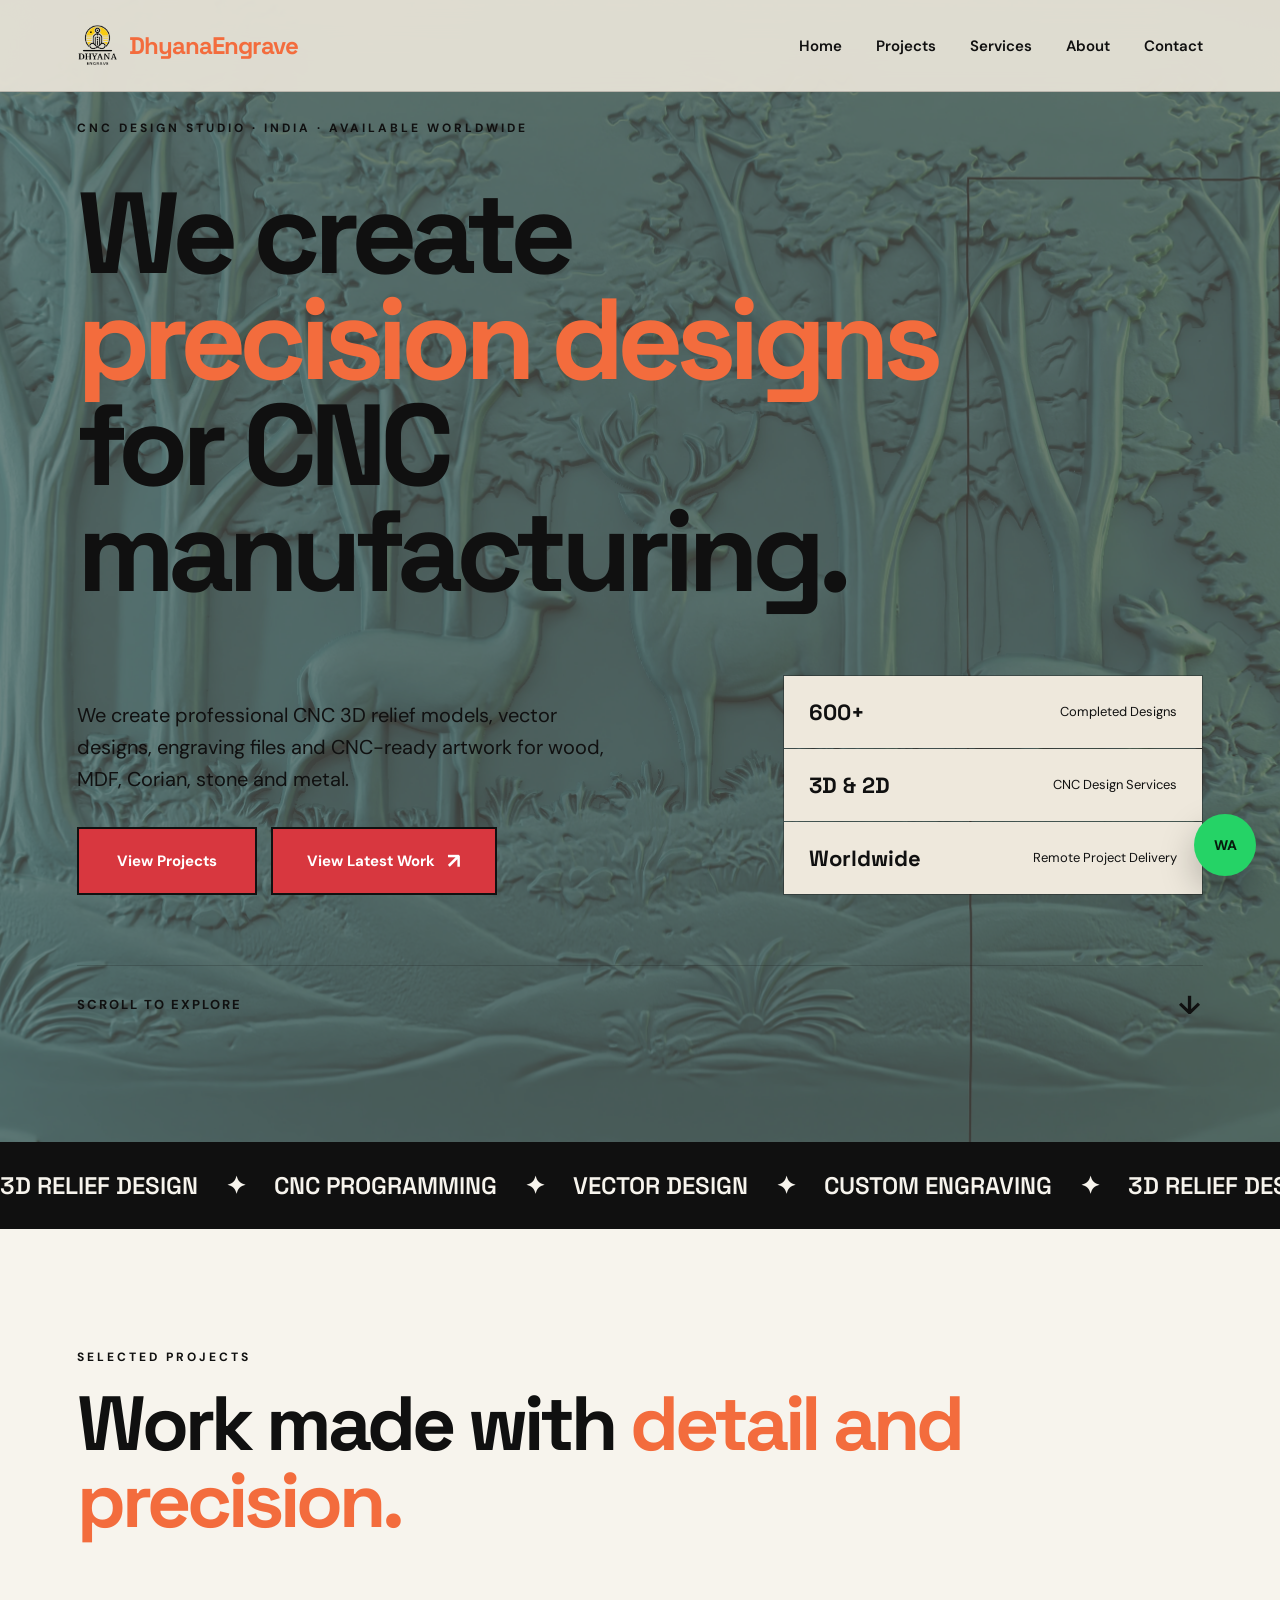
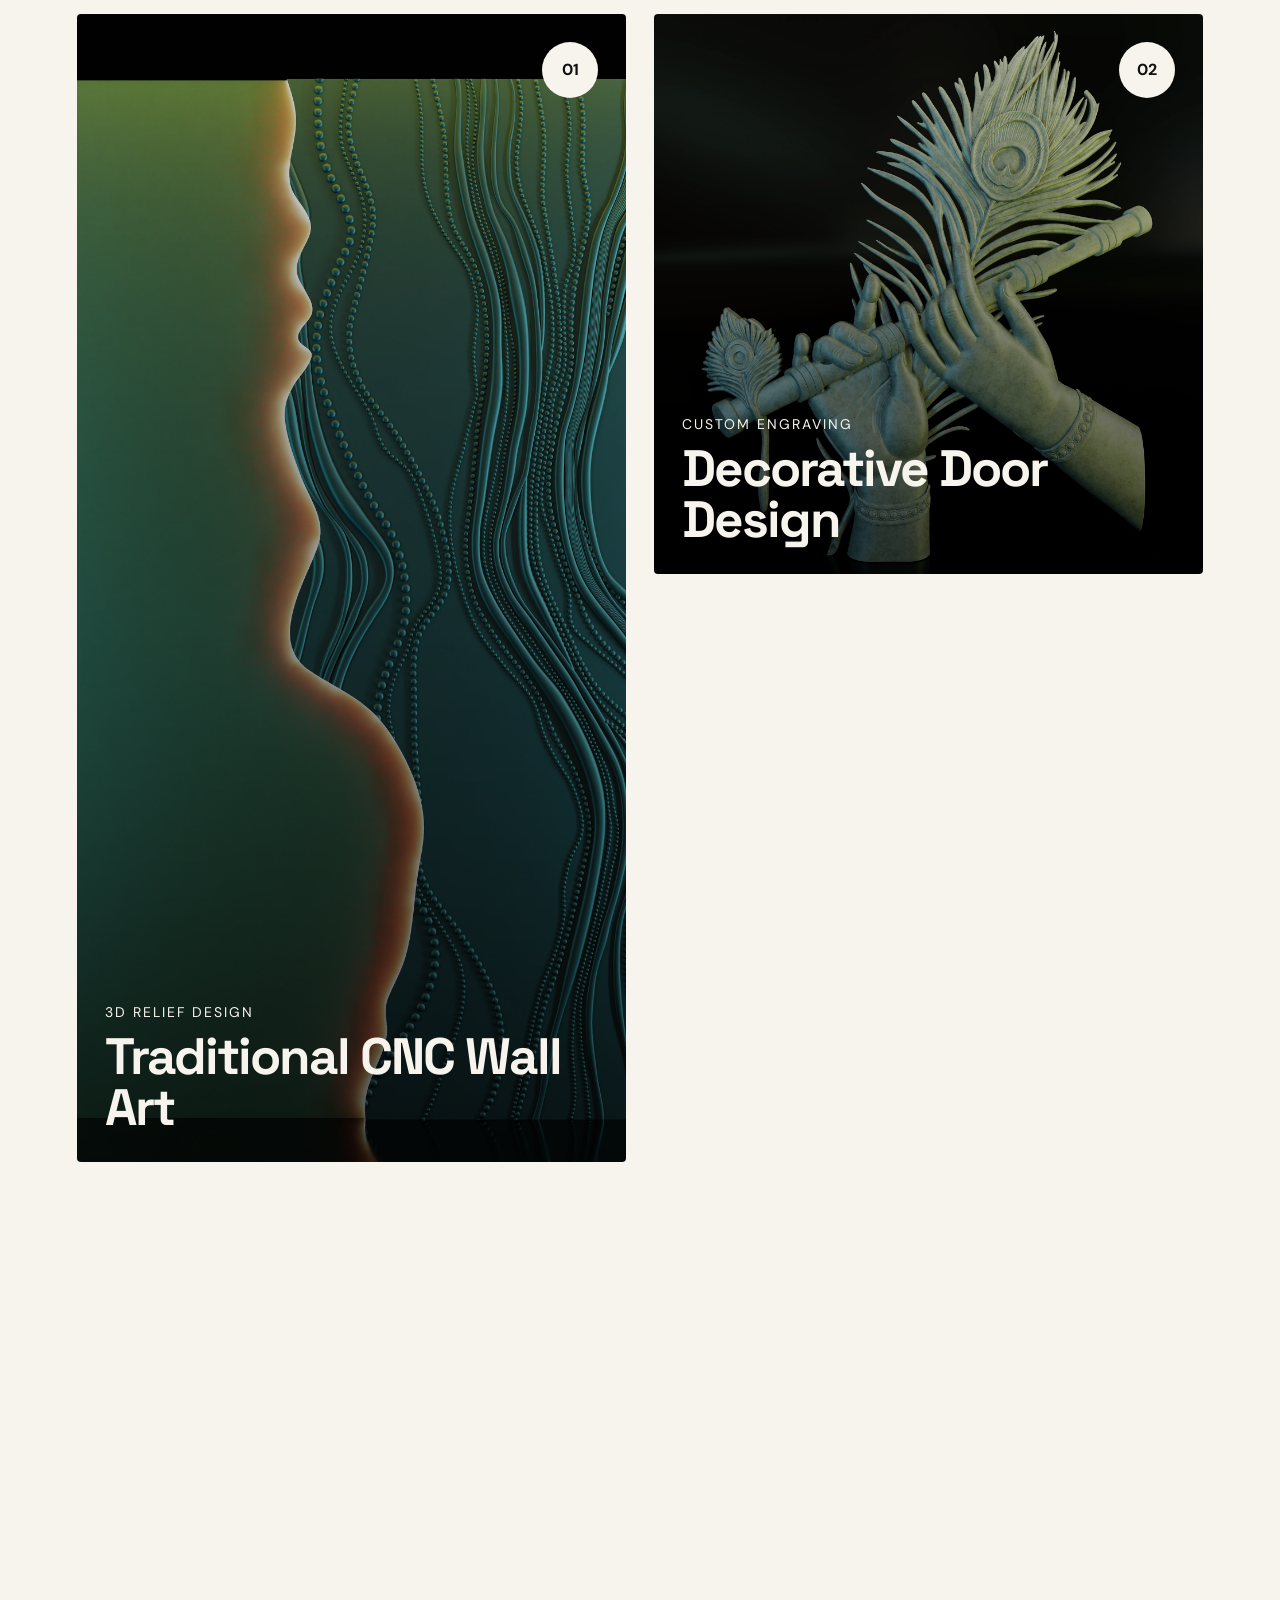
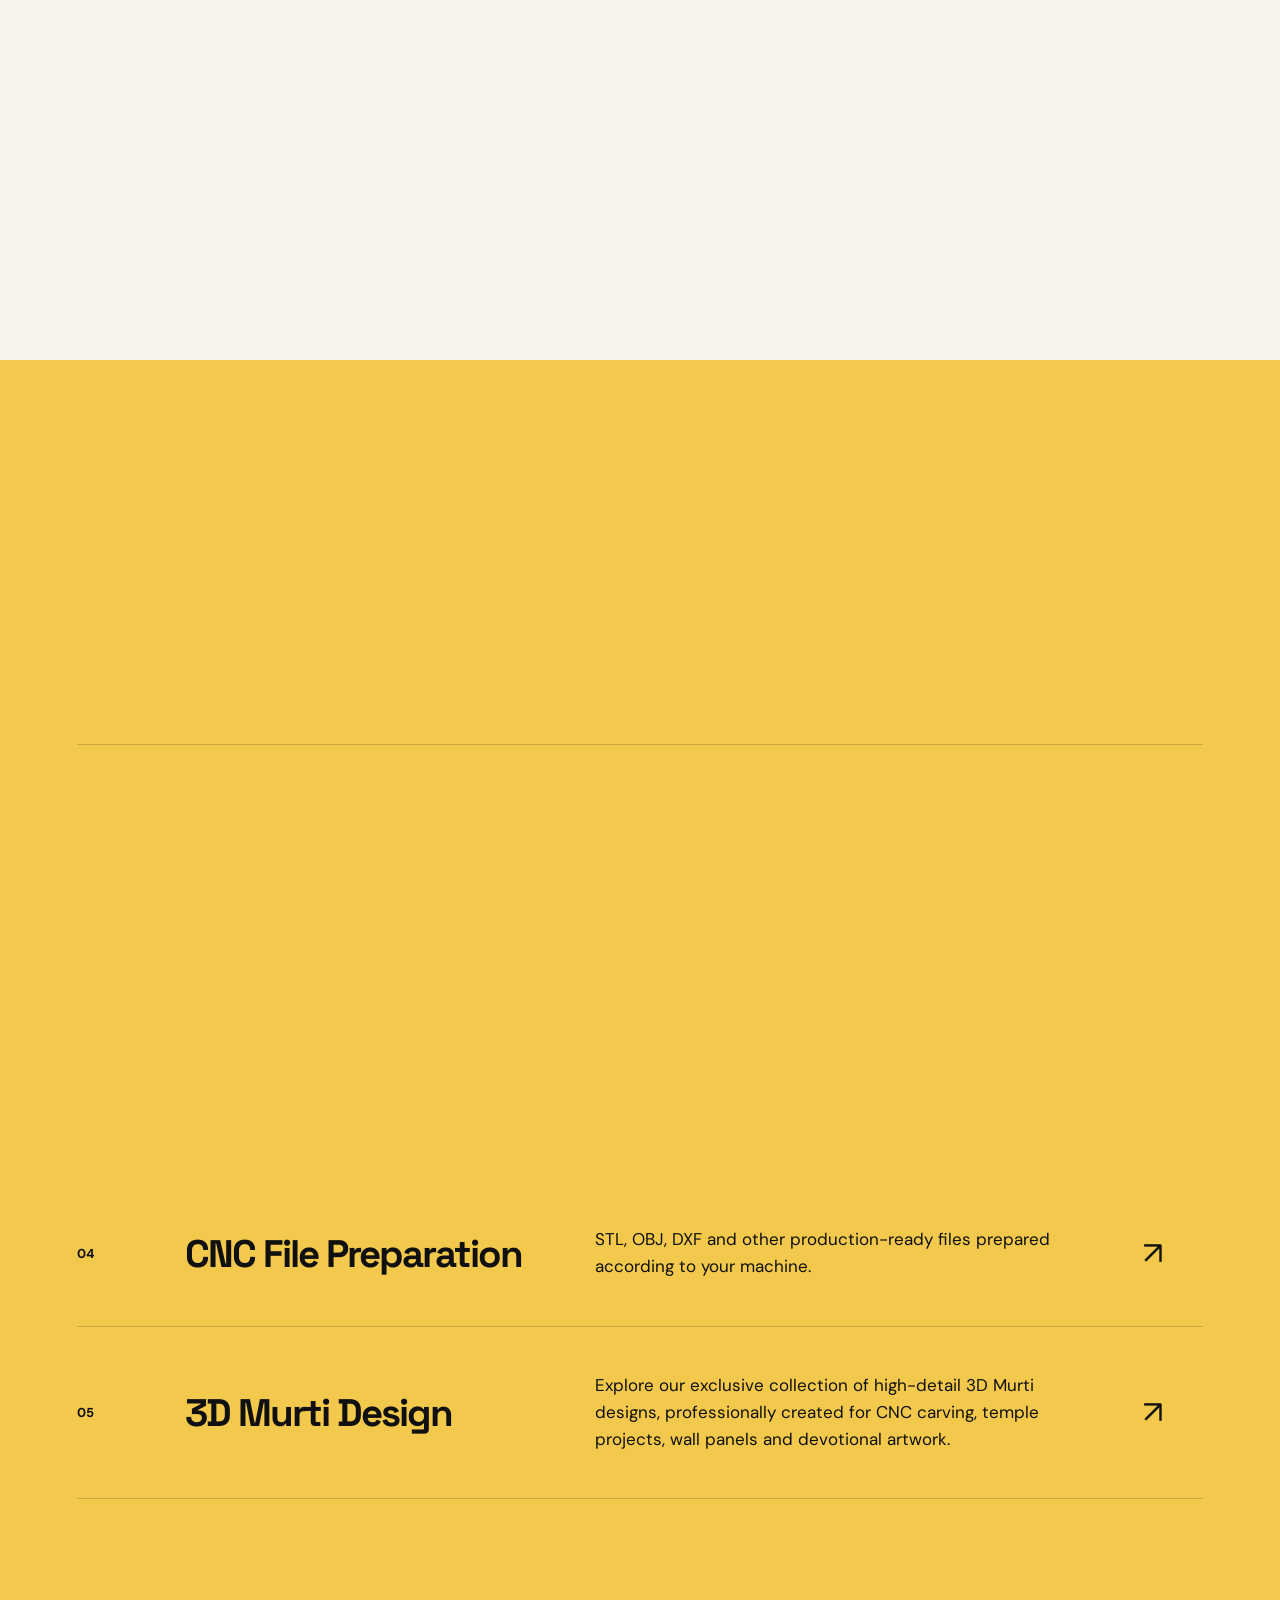
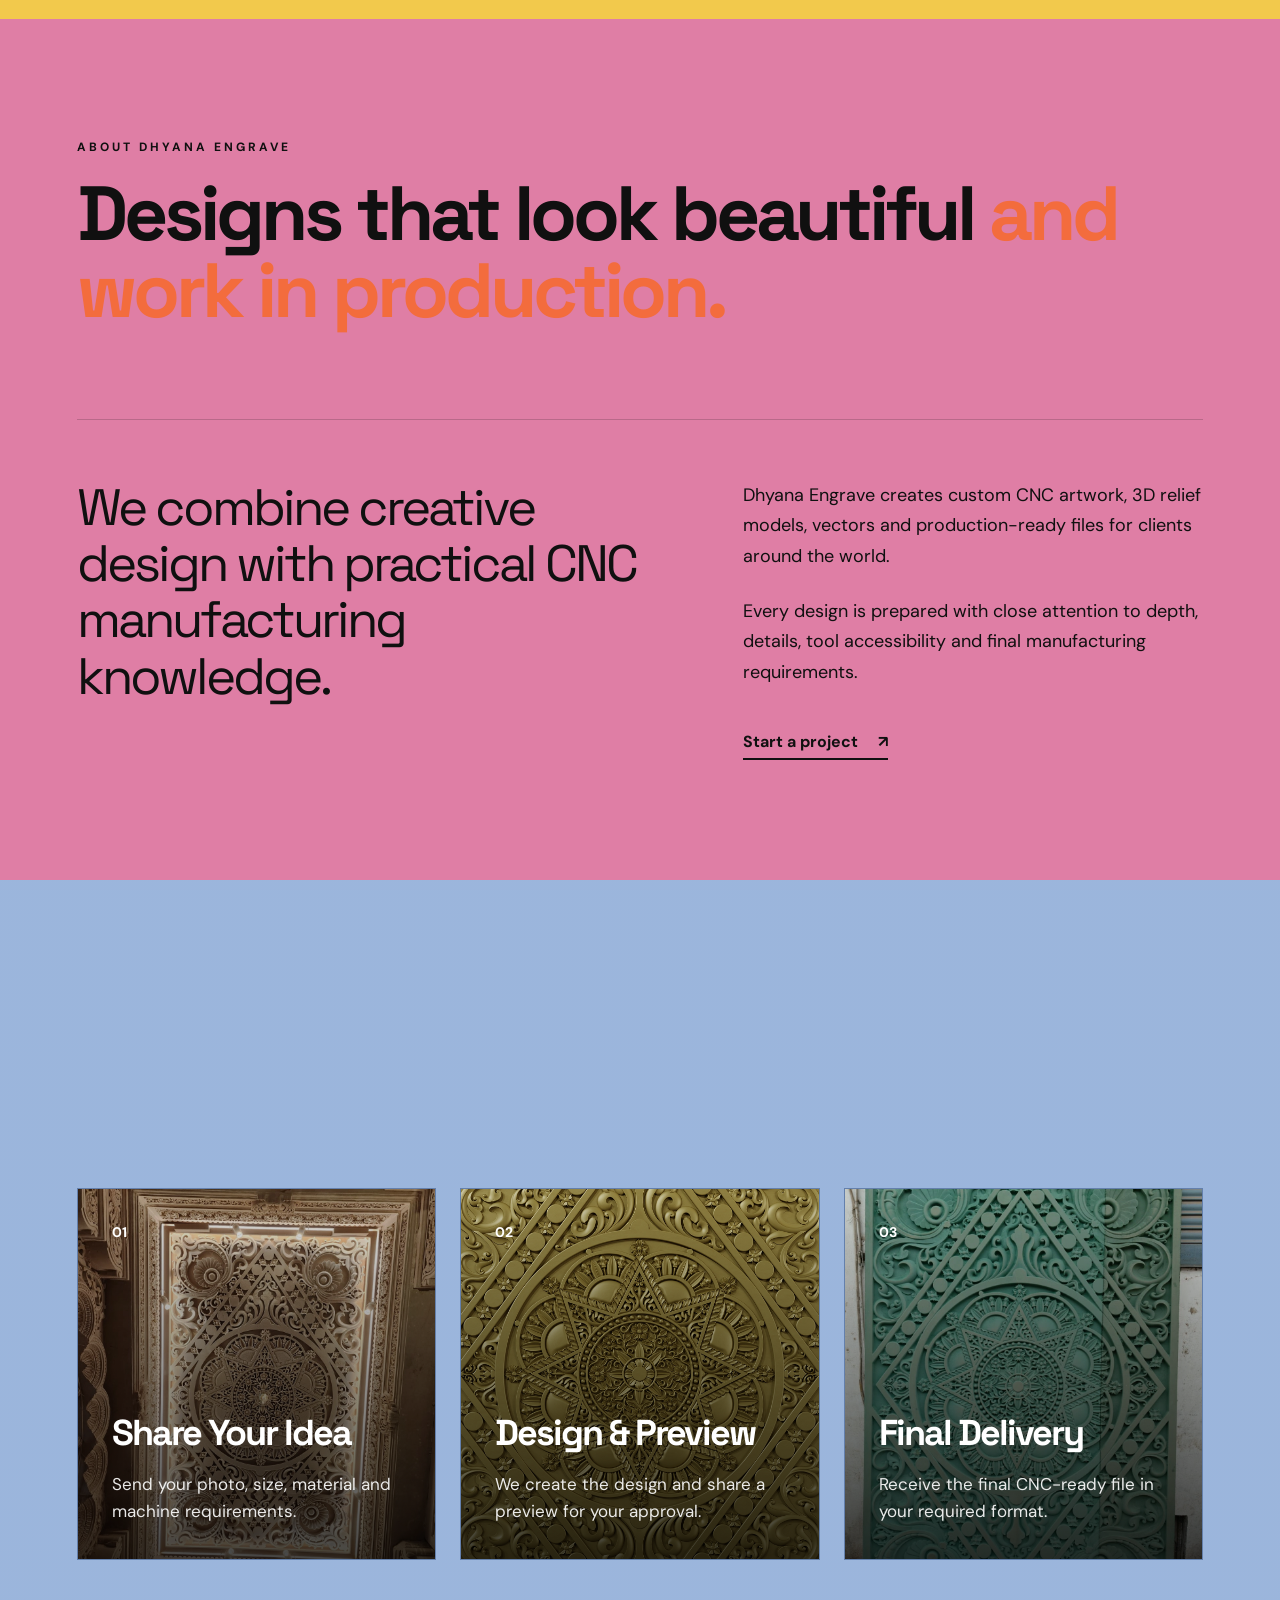
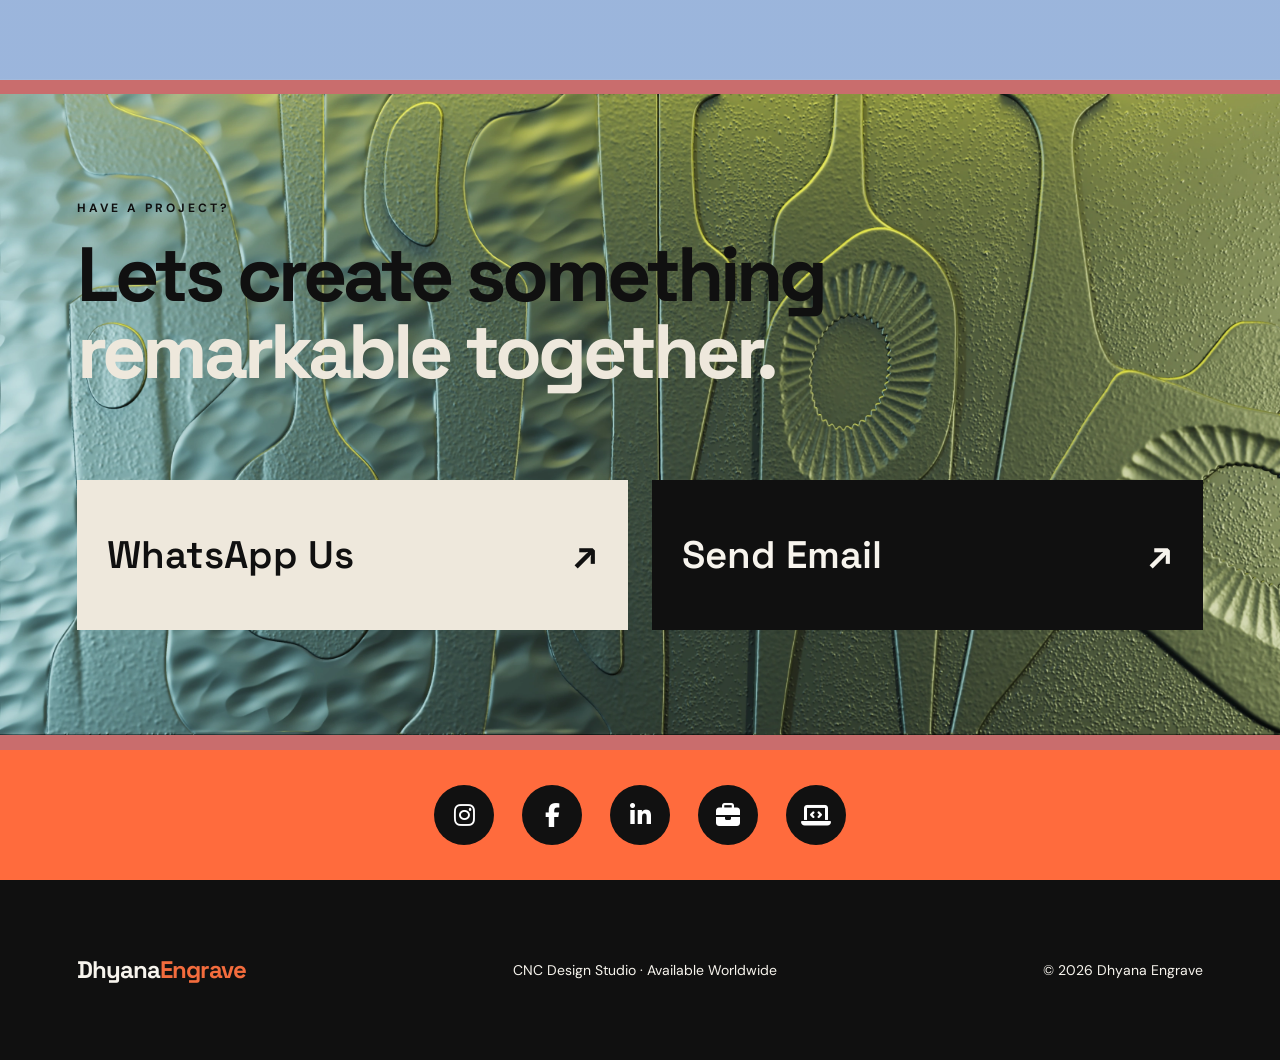
==== index.html @ 70505f7b "Updated social media links" ====
<!DOCTYPE html>
<html lang="en">

<head>
    <meta charset="UTF-8">

    <meta
        name="viewport"
        content="width=device-width, initial-scale=1.0"
    >

    <meta
        name="description"
        content="Dhyana Engrave creates professional CNC 3D relief, engraving, vector and CNC-ready designs."
    >

    <title>Dhyana Engrave | CNC Design Studio</title>

    <link
        rel="stylesheet"
        href="https://cdnjs.cloudflare.com/ajax/libs/font-awesome/6.7.2/css/all.min.css"
    >

    <link rel="stylesheet" href="style.css">
</head>

<body>

    <!-- Navigation -->

    <header class="header">

        <a href="#home" class="logo">

            <img
                src="images/Dhyana Engrave Logo.webp"
                alt="Logo"
                class="logo-icon"
            >

            <span class="logo-text">
                Dhyana<span>Engrave</span>
            </span>

        </a>

        <button
            class="menu-button"
            id="menuButton"
            aria-label="Open navigation menu"
        >
            <span></span>
            <span></span>
        </button>

        <nav class="navigation" id="navigation">

            <a href="#home">Home</a>
            <a href="#projects">Projects</a>
            <a href="#services">Services</a>
            <a href="#about">About</a>
            <a href="#contact">Contact</a>

        </nav>

    </header>


    <main>

        <!-- Home Section -->

        <section class="hero section" id="home">

            <div class="hero-label">
                CNC DESIGN STUDIO · INDIA · AVAILABLE WORLDWIDE
            </div>

            <h1 class="hero-title">
                We create
                <span>precision designs</span>
                for CNC manufacturing.
            </h1>

            <div class="hero-bottom">

                <div class="hero-information">

                    <p class="hero-description">
                        We create professional CNC 3D relief models,
                        vector designs, engraving files and CNC-ready
                        artwork for wood, MDF, Corian, stone and metal.
                    </p>

                    <div class="hero-buttons">

                        <a
                            href="#services"
                            class="home-button home-button-primary"
                        >
                            <strong>View Projects</strong>
                        </a>

                        <a
                            href="#projects"
                            class="home-button home-button-primary"
                        >
                            <strong>View Latest Work</strong>
                            <span>↗</span>
                        </a>

                    </div>

                </div>

                <div class="hero-stats">

                    <div class="stat-box">
                        <strong>600+</strong>
                        <span>Completed Designs</span>
                    </div>

                    <div class="stat-box">
                        <strong>3D & 2D</strong>
                        <span>CNC Design Services</span>
                    </div>

                    <div class="stat-box">
                        <strong>Worldwide</strong>
                        <span>Remote Project Delivery</span>
                    </div>

                </div>

            </div>

            <div class="hero-scroll">
                <span>Scroll to explore</span>
                <strong>↓</strong>
            </div>

        </section>


        <!-- Moving Text -->

        <section class="marquee-section">

            <div class="marquee">

                <div class="marquee-track">

                    <span>3D RELIEF DESIGN</span>
                    <span>✦</span>
                    <span>CNC PROGRAMMING</span>
                    <span>✦</span>
                    <span>VECTOR DESIGN</span>
                    <span>✦</span>
                    <span>CUSTOM ENGRAVING</span>
                    <span>✦</span>

                    <span>3D RELIEF DESIGN</span>
                    <span>✦</span>
                    <span>CNC PROGRAMMING</span>
                    <span>✦</span>
                    <span>VECTOR DESIGN</span>
                    <span>✦</span>
                    <span>CUSTOM ENGRAVING</span>
                    <span>✦</span>

                </div>

            </div>

        </section>


        <!-- Projects -->

        <section class="projects section" id="projects">

            <div class="section-heading reveal">

                <p>SELECTED PROJECTS</p>

                <h2>
                    Work made with
                    <span>detail and precision.</span>
                </h2>

            </div>


            <div class="projects-grid">

                <article class="project-card project-large reveal">

                    <div class="project-image project-image-one">

                        <div class="project-number">01</div>

                        <div class="project-overlay">

                            <p>3D Relief Design</p>

                            <h3>Traditional CNC Wall Art</h3>

                        </div>

                    </div>

                </article>


                <article class="project-card reveal">

                    <div class="project-image project-image-two">

                        <div class="project-number">02</div>

                        <div class="project-overlay">

                            <p>Custom Engraving</p>

                            <h3>Decorative Door Design</h3>

                        </div>

                    </div>

                </article>


                <article class="project-card reveal">

                    <div class="project-image project-image-three">

                        <div class="project-number">03</div>

                        <div class="project-overlay">

                            <p>Religious Artwork</p>

                            <h3>Temple Relief Sculpture</h3>

                        </div>

                    </div>

                </article>


                <article class="project-card project-wide reveal">

                    <div class="project-image project-image-four">

                        <div class="project-number">04</div>

                        <div class="project-overlay">

                            <p>Architectural CNC</p>

                            <h3>Luxury Feature Wall</h3>

                        </div>

                    </div>

                </article>

            </div>

        </section>


        <!-- Services -->

        <section class="services section" id="services">

            <div class="section-heading reveal">

                <p>WHAT WE DO</p>

                <h2>
                    Complete design support for
                    <span>CNC professionals.</span>
                </h2>

            </div>


            <div class="services-list">

                <!-- 01: 3D Relief Design -->

                <article class="service-wrapper reveal">

                    <button
                        class="service-item service-toggle"
                        type="button"
                        aria-expanded="false"
                    >

                        <div class="service-number">01</div>

                        <h3>3D Relief Design</h3>

                        <p>
                            Detailed 3D relief models prepared for CNC carving
                            and production.
                        </p>

                        <span class="service-arrow">↗</span>

                    </button>

                    <div class="service-gallery">

                        <div class="service-gallery-inner">

                            <div
                                class="gallery-inner"
                                id="reliefGallery"
                            ></div>

                        </div>

                    </div>

                </article>


                <!-- 02: Photo to 3D -->

                <article class="service-wrapper reveal">

                    <button
                        class="service-item service-toggle"
                        type="button"
                        aria-expanded="false"
                    >

                        <div class="service-number">02</div>

                        <h3>Photo to 3D</h3>

                        <p>
                            Convert reference photos and artwork into clean
                            CNC-ready relief designs.
                        </p>

                        <span class="service-arrow">↗</span>

                    </button>

                    <div class="service-gallery">

                        <div class="service-gallery-inner">

                            <div
                                class="gallery-inner"
                                id="photo3dGallery"
                            ></div>

                        </div>

                    </div>

                </article>


                <!-- 03: Vector and 2D Design -->

                <article class="service-wrapper reveal">

                    <button
                        class="service-item service-toggle"
                        type="button"
                        aria-expanded="false"
                    >

                        <div class="service-number">03</div>

                        <h3>Vector & 2D Design</h3>

                        <p>
                            Clean DXF, EPS and vector artwork for cutting,
                            engraving and manufacturing.
                        </p>

                        <span class="service-arrow">↗</span>

                    </button>

                    <div class="service-gallery">

                        <div class="service-gallery-inner">

                            <div
                                class="gallery-inner"
                                id="vectorGallery"
                            ></div>

                        </div>

                    </div>

                </article>


                <!-- 04: CNC File Preparation -->

                <article class="service-wrapper reveal">

                    <button
                        class="service-item service-toggle"
                        type="button"
                        aria-expanded="false"
                    >

                        <div class="service-number">04</div>

                        <h3>CNC File Preparation</h3>

                        <p>
                            STL, OBJ, DXF and other production-ready files
                            prepared according to your machine.
                        </p>

                        <span class="service-arrow">↗</span>

                    </button>

                    <div class="service-gallery">

                        <div class="service-gallery-inner">

                            <div
                                class="gallery-inner"
                                id="cncFileGallery"
                            ></div>

                        </div>

                    </div>

                </article>


                <!-- 05: 3D Murti Design -->

                <article class="service-wrapper reveal">

                    <button
                        class="service-item service-toggle"
                        type="button"
                        aria-expanded="false"
                    >

                        <div class="service-number">05</div>

                        <h3>3D Murti Design</h3>

                        <p>
                            Explore our exclusive collection of high-detail 3D Murti
                            designs, professionally created for CNC carving, temple
                            projects, wall panels and devotional artwork.
                        </p>

                        <span class="service-arrow">↗</span>

                    </button>

                    <div class="service-gallery">

                        <div class="service-gallery-inner">

                            <div
                                class="gallery-inner"
                                id="murtiGallery"
                            ></div>

                        </div>

                    </div>

                </article>

            </div>

        </section>


        <!-- About -->

        <section class="about section" id="about">

            <div class="about-title reveal">

                <p>ABOUT DHYANA ENGRAVE</p>

                <h2>
                    Designs that look beautiful
                    <span>and work in production.</span>
                </h2>

            </div>


            <div class="about-content reveal">

                <p class="about-big-text">
                    We combine creative design with practical
                    CNC manufacturing knowledge.
                </p>

                <div class="about-description">

                    <p>
                        Dhyana Engrave creates custom CNC artwork,
                        3D relief models, vectors and production-ready
                        files for clients around the world.
                    </p>

                    <p>
                        Every design is prepared with close attention
                        to depth, details, tool accessibility and
                        final manufacturing requirements.
                    </p>

                    <a href="#contact" class="text-link">
                        Start a project
                        <span>↗</span>
                    </a>

                </div>

            </div>

        </section>


        <!-- Process -->

        <section class="process section">

            <div class="section-heading reveal">

                <p>OUR PROCESS</p>

                <h2>
                    From idea to
                    <span>CNC-ready file.</span>
                </h2>

            </div>


            <div class="process-grid">

                <!-- Card 1: Share Your Idea -->

                <article class="process-card process-card-slider">

                    <div class="process-images">

                        <div
                            class="process-slide active"
                            style="background-image: url('images/share-1.webp');"
                        ></div>

                        <div
                            class="process-slide"
                            style="background-image: url('images/share-2.webp');"
                        ></div>

                        <div
                            class="process-slide"
                            style="background-image: url('images/share-3.webp');"
                        ></div>

                        <div
                            class="process-slide"
                            style="background-image: url('images/share-4.webp');"
                        ></div>

                        <div
                            class="process-slide"
                            style="background-image: url('images/share-5.webp');"
                        ></div>

                    </div>

                    <div class="process-overlay"></div>

                    <div class="process-card-content">

                        <span>01</span>

                        <h3>Share Your Idea</h3>

                        <p>
                            Send your photo, size, material and machine requirements.
                        </p>

                    </div>

                </article>


                <!-- Card 2: Design & Preview -->

                <article class="process-card process-card-slider">

                    <div class="process-images">

                        <div
                            class="process-slide active"
                            style="background-image: url('images/design-1.webp');"
                        ></div>

                        <div
                            class="process-slide"
                            style="background-image: url('images/design-2.webp');"
                        ></div>

                        <div
                            class="process-slide"
                            style="background-image: url('images/design-3.webp');"
                        ></div>

                        <div
                            class="process-slide"
                            style="background-image: url('images/design-4.webp');"
                        ></div>

                        <div
                            class="process-slide"
                            style="background-image: url('images/design-5.webp');"
                        ></div>

                    </div>

                    <div class="process-overlay"></div>

                    <div class="process-card-content">

                        <span>02</span>

                        <h3>Design & Preview</h3>

                        <p>
                            We create the design and share a preview for your approval.
                        </p>

                    </div>

                </article>


                <!-- Card 3: Final Delivery -->

                <article class="process-card process-card-slider">

                    <div class="process-images">

                        <div
                            class="process-slide active"
                            style="background-image: url('images/delivery-1.webp');"
                        ></div>

                        <div
                            class="process-slide"
                            style="background-image: url('images/delivery-2.webp');"
                        ></div>

                        <div
                            class="process-slide"
                            style="background-image: url('images/delivery-3.webp');"
                        ></div>

                        <div
                            class="process-slide"
                            style="background-image: url('images/delivery-4.webp');"
                        ></div>

                        <div
                            class="process-slide"
                            style="background-image: url('images/delivery-5.webp');"
                        ></div>

                    </div>

                    <div class="process-overlay"></div>

                    <div class="process-card-content">

                        <span>03</span>

                        <h3>Final Delivery</h3>

                        <p>
                            Receive the final CNC-ready file in your required format.
                        </p>

                    </div>

                </article>

            </div>

        </section>


        <!-- Contact -->

        <section class="contact section" id="contact">

            <div class="contact-top reveal">

                <p>HAVE A PROJECT?</p>

                <h2>
                    Lets create something
                    <span>remarkable together.</span>
                </h2>

            </div>


            <div class="contact-bottom">

                <a
                    href="https://wa.me/919351335239"
                    target="_blank"
                    rel="noopener noreferrer"
                    class="contact-button"
                >
                    WhatsApp Us
                    <span>↗</span>
                </a>

                <a
                    href="mailto:dhyanaengrave@gmail.com"
                    class="contact-button contact-button-dark"
                >
                    Send Email
                    <span>↗</span>
                </a>

            </div>

        </section>

    </main>


    <!-- Social Links -->

    <div class="social-links">

        <a
            href="https://www.instagram.com/dhyana.engrave"
            target="_blank"
            rel="noopener noreferrer"
        >
            <i class="fab fa-instagram"></i>
        </a>

        <a
            href="https://www.facebook.com/share/1FwJZzPJq5/"
            target="_blank"
            rel="noopener noreferrer"
        >
            <i class="fab fa-facebook-f"></i>
        </a>

        <a
            href="https://www.linkedin.com/in/YOUR_USERNAME"
            target="_blank"
            rel="noopener noreferrer"
        >
            <i class="fab fa-linkedin-in"></i>
        </a>

        <a
            href="https://www.upwork.com/freelancers/~0134ef82fd2213c7c5"
            target="_blank"
            rel="noopener noreferrer"
        >
            <i class="fa-solid fa-briefcase"></i>
        </a>

        <a
            href="https://www.freelancer.com/u/dhyanae"
            target="_blank"
            rel="noopener noreferrer"
        >
            <i class="fa-solid fa-laptop-code"></i>
        </a>

    </div>


    <!-- Footer -->

    <footer class="footer">

        <a href="#home" class="footer-logo">
            Dhyana<span>Engrave</span>
        </a>

        <p>
            CNC Design Studio · Available Worldwide
        </p>

        <p>
            © <span id="currentYear"></span> Dhyana Engrave
        </p>

    </footer>


    <!-- Floating WhatsApp Button -->

    <a
        href="https://wa.me/919351335239"
        target="_blank"
        rel="noopener noreferrer"
        class="whatsapp-button"
        aria-label="Contact on WhatsApp"
    >
        WA
    </a>


    <script src="script.js"></script>

</body>

</html>
---- style.css ----
@import url("https://fonts.googleapis.com/css2?family=DM+Sans:wght@400;500;600;700&family=Space+Grotesk:wght@400;500;600;700&display=swap");


:root {
    --black: #101010;
    --dark: #171717;
    --white: #f7f4ed;
    --cream: #eee8dc;
    --yellow: #f2c94c;
    --orange: #f36c3d;
    --pink: #df7ea5;
    --green: #8bb174;
    --blue: #7d9ed8;
    --border: rgba(16, 16, 16, 0.18);
}


* {
    margin: 0;
    padding: 0;
    box-sizing: border-box;
}


html {
    scroll-behavior: smooth;
}


body {
    overflow-x: hidden;
    background: var(--cream);
    color: var(--black);
    font-family: "DM Sans", sans-serif;
}


body.menu-open {
    overflow: hidden;
}


a {
    color: inherit;
    text-decoration: none;
}


button {
    font: inherit;
}


.section {
    padding: 120px 6vw;
}


/* Header */

.header {
    position: fixed;
    top: 0;
    left: 0;
    width: 100%;
    height: 92px;
    padding: 0 6vw;
    display: flex;
    align-items: center;
    justify-content: space-between;
    z-index: 1000;
    background: rgba(238, 232, 220, 0.9);
    border-bottom: 1px solid var(--border);
    backdrop-filter: blur(18px);
}


.logo,
.footer-logo {
    font-family: "Space Grotesk", sans-serif;
    font-size: 24px;
    font-weight: 700;
    letter-spacing: -1px;
}


.logo span,
.footer-logo span {
    color: var(--orange);
}
.logo{
    display: flex;
    align-items: center;
    gap: 10px;
}

.logo-icon{
    width: 42px;
    height: 42px;
    object-fit: contain;
}

.logo-text{
    display: inline-block;
}

.navigation {
    display: flex;
    align-items: center;
    gap: 34px;
}


.navigation a {
    position: relative;
    font-size: 15px;
    font-weight: 600;
}


.navigation a::after {
    position: absolute;
    left: 0;
    bottom: -6px;
    width: 0;
    height: 2px;
    content: "";
    background: var(--orange);
    transition: width 0.3s ease;
}


.navigation a:hover::after {
    width: 100%;
}


.menu-button {
    display: none;
    width: 42px;
    height: 42px;
    border: 0;
    background: transparent;
    cursor: pointer;
}


.menu-button span {
    display: block;
    width: 26px;
    height: 2px;
    margin: 7px auto;
    background: var(--black);
    transition: transform 0.3s ease;
}


.menu-button.active span:first-child {
    transform: translateY(4px) rotate(45deg);
}


.menu-button.active span:last-child {
    transform: translateY(-5px) rotate(-45deg);
}


/* Hero */

.hero{
    position: relative;
    overflow: hidden;
    background: #686560;
}

.hero::before{
    content: "";
    position: absolute;
    inset: 0;

    background: url("images/contact-bg.png12.webp") center center/cover no-repeat;

    z-index: 0;
}

.hero::after{
    content: "";
    position: absolute;
    inset: 0;

    background: rgba(94, 90, 83, 0.65);   /* Sirf photo ko halka karega */
    z-index: 1;
}

/* Hero ke andar ka sara content */
.hero > *{
    position: relative;
    z-index: 2;
}
.hero .container {
    position: relative;
    z-index: 1;
}

.hero-label {
    margin-bottom: 45px;
    font-size: 12px;
    font-weight: 700;
    letter-spacing: 3px;
}


.hero-title {
    max-width: 1200px;
    font-family: "Space Grotesk", sans-serif;
    font-size: clamp(60px, 9vw, 145px);
    line-height: 0.92;
    letter-spacing: -7px;
}


.hero-title span {
    display: block;
    color: var(--orange);
}


.hero-bottom {
    margin-top: 70px;
    display: flex;
    align-items: flex-end;
    justify-content: space-between;
    gap: 30px;
}


.hero-bottom p {
    max-width: 550px;
    font-size: 20px;
    line-height: 1.6;
}


.circle-button {
    width: 150px;
    height: 150px;
    padding: 25px;
    display: flex;
    flex-direction: column;
    justify-content: space-between;
    border-radius: 50%;
    background: var(--yellow);
    font-weight: 700;
    transition:
        transform 0.35s ease,
        background 0.35s ease;
}


.circle-button strong {
    align-self: flex-end;
    font-size: 32px;
}


.circle-button:hover {
    transform: rotate(7deg) scale(1.05);
    background: var(--orange);
}


/* Marquee */

.marquee-section {
    padding: 28px 0;
    overflow: hidden;
    background: var(--black);
    color: var(--white);
}


.marquee {
    width: 100%;
    overflow: hidden;
}


.marquee-track {
    width: max-content;
    display: flex;
    gap: 28px;
    animation: marquee 24s linear infinite;
}


.marquee-track span {
    font-family: "Space Grotesk", sans-serif;
    font-size: 24px;
    font-weight: 600;
    white-space: nowrap;
}


@keyframes marquee {
    from {
        transform: translateX(0);
    }

    to {
        transform: translateX(-50%);
    }
}


/* Headings */

.section-heading {
    max-width: 1050px;
    margin-bottom: 75px;
}


.section-heading p,
.about-title > p,
.contact-top > p {
    margin-bottom: 20px;
    font-size: 12px;
    font-weight: 700;
    letter-spacing: 3px;
}


.section-heading h2,
.about-title h2,
.contact-top h2 {
    font-family: "Space Grotesk", sans-serif;
    font-size: clamp(45px, 6vw, 95px);
    line-height: 1;
    letter-spacing: -4px;
}


.section-heading h2 span,
.about-title h2 span,
.contact-top h2 span {
    color: var(--orange);
}


/* Projects */

.projects {
    background: var(--white);
}


.projects-grid {
    display: grid;
    grid-template-columns: repeat(2, 1fr);
    gap: 28px;
}


.project-card {
    min-height: 560px;
}


.project-large {
    grid-row: span 2;
    min-height: 1148px;
}


.project-wide {
    grid-column: span 2;
    min-height: 650px;
}


.project-image {
    position: relative;
    height: 100%;
    min-height: inherit;
    padding: 28px;
    overflow: hidden;
    border-radius: 4px;
    background-size: cover;
    background-position: center;
    transition: transform 0.6s ease;
}


.project-image-one{
    background-image:
    linear-gradient(rgba(0,0,0,.15),rgba(0,0,0,.65)),
    url("images/project-1.webp");

    background-size:cover;
    background-position:center;
}

.project-image-two{
    background-image:
    linear-gradient(rgba(0,0,0,.15),rgba(0,0,0,.65)),
    url("images/project-2.webp");

    background-size:cover;
    background-position:center;
}

.project-image-three{
    background-image:
    linear-gradient(rgba(0,0,0,.15),rgba(0,0,0,.65)),
    url("images/project-3.webp");

    background-size:cover;
    background-position:center;
}

.project-image-four{
    background-image:
    linear-gradient(rgba(0,0,0,.15),rgba(0,0,0,.65)),
    url("images/project-4.webp");

    background-size:cover;
    background-position:center;
}


.project-card:hover .project-image {
    transform: scale(0.985);
}


.project-number {
    position: absolute;
    top: 28px;
    right: 28px;
    width: 56px;
    height: 56px;
    display: grid;
    place-items: center;
    border-radius: 50%;
    background: var(--white);
    font-weight: 700;
}


.project-overlay {
    position: absolute;
    left: 28px;
    right: 28px;
    bottom: 28px;
    color: var(--white);
}


.project-overlay p {
    margin-bottom: 10px;
    font-size: 14px;
    text-transform: uppercase;
    letter-spacing: 2px;
}


.project-overlay h3 {
    max-width: 700px;
    font-family: "Space Grotesk", sans-serif;
    font-size: clamp(32px, 4vw, 65px);
    line-height: 1;
    letter-spacing: -2px;
}


/* Services */

.services {
    background: var(--yellow);
}


.services-list {
    border-top: 1px solid var(--border);
}


.service-item {
    position: relative;
    padding: 45px 0;
    display: grid;
    grid-template-columns: 80px 1.1fr 1.5fr 60px;
    align-items: center;
    gap: 28px;
    border-bottom: 1px solid var(--border);
    transition: padding 0.35s ease;
}


.service-item:hover {
    padding-left: 20px;
}


.service-number {
    font-size: 13px;
    font-weight: 700;
}


.service-item h3 {
    font-family: "Space Grotesk", sans-serif;
    font-size: clamp(28px, 3vw, 48px);
    letter-spacing: -2px;
}


.service-item p {
    max-width: 480px;
    font-size: 17px;
    line-height: 1.6;
}


.service-arrow {
    font-size: 32px;
    transition: transform 0.35s ease;
}


.service-item:hover .service-arrow {
    transform: rotate(45deg);
}


/* About */

.about {
    background: var(--pink);
}


.about-title {
    max-width: 1080px;
    margin-bottom: 90px;
}


.about-content {
    display: grid;
    grid-template-columns: 1.25fr 1fr;
    gap: 90px;
    padding-top: 60px;
    border-top: 1px solid var(--border);
}


.about-big-text {
    font-family: "Space Grotesk", sans-serif;
    font-size: clamp(35px, 4vw, 65px);
    line-height: 1.1;
    letter-spacing: -3px;
}


.about-description {
    display: flex;
    flex-direction: column;
    gap: 24px;
}


.about-description p {
    font-size: 18px;
    line-height: 1.7;
}


.text-link {
    width: fit-content;
    margin-top: 20px;
    padding-bottom: 6px;
    display: flex;
    gap: 20px;
    border-bottom: 2px solid var(--black);
    font-weight: 700;
}


/* Process */

.process {
    position: relative;
    overflow: hidden;

    background-image:
        linear-gradient(rgba(120,160,220,0.70), rgba(120,160,220,0.70)),
        url("images/process-bg.jpg");

    background-size: cover;
    background-position: center;
    background-repeat: no-repeat;
}


.process-grid {
    display: grid;
    grid-template-columns: repeat(3, 1fr);
    gap: 24px;
}


.process-card {
    min-height: 370px;
    padding: 34px;
    display: flex;
    flex-direction: column;
    border: 1px solid var(--border);
    background: rgba(255, 255, 255, 0.15);
    transition:
        transform 0.35s ease,
        background 0.35s ease;
}


.process-card:hover {
    transform: translateY(-10px);
    background: rgba(255, 255, 255, 0.3);
}


.process-card span {
    font-size: 14px;
    font-weight: 700;
}


.process-card h3 {
    margin-top: auto;
    margin-bottom: 24px;
    font-family: "Space Grotesk", sans-serif;
    font-size: 36px;
    line-height: 1;
    letter-spacing: -2px;
}


.process-card p {
    font-size: 17px;
    line-height: 1.6;
}


/* Contact */

.contact{
    position: relative;
    background: url("images/contact-bg.png.webp") center center/cover no-repeat;
    overflow: hidden;
    background-size: contain;
    background-color: #c96d6d;
}
.contact-top {
    max-width: 1200px;
}


.contact-top h2 span {
    color: var(--cream);
}


.contact-bottom {
    margin-top: 90px;
    display: grid;
    grid-template-columns: 1fr 1fr;
    gap: 24px;
}


.contact-button {
    min-height: 150px;
    padding: 30px;
    display: flex;
    align-items: center;
    justify-content: space-between;
    background: var(--cream);
    font-family: "Space Grotesk", sans-serif;
    font-size: clamp(24px, 3vw, 45px);
    font-weight: 600;
    transition:
        transform 0.35s ease,
        background 0.35s ease;
}


.contact-button:hover {
    transform: translateY(-8px);
    background: var(--yellow);
}


.contact-button-dark {
    background: var(--black);
    color: var(--white);
}


.contact-button span {
    font-size: 40px;
}


/* Footer */

.footer {
    min-height: 180px;
    padding: 50px 6vw;
    display: flex;
    align-items: center;
    justify-content: space-between;
    gap: 30px;
    background: var(--black);
    color: var(--white);
}


.footer p {
    font-size: 14px;
}


/* WhatsApp */

.whatsapp-button {
    position: fixed;
    right: 24px;
    bottom: 24px;
    width: 62px;
    height: 62px;
    display: grid;
    place-items: center;
    z-index: 999;
    border-radius: 50%;
    background: #25d366;
    color: #071b0d;
    font-size: 14px;
    font-weight: 800;
    box-shadow: 0 15px 35px rgba(0, 0, 0, 0.25);
    transition: transform 0.3s ease;
}


.whatsapp-button:hover {
    transform: scale(1.1) rotate(7deg);
}


/* Reveal Animation */

.reveal {
    opacity: 0;
    transform: translateY(45px);
    transition:
        opacity 0.8s ease,
        transform 0.8s ease;
}


.reveal.visible {
    opacity: 1;
    transform: translateY(0);
}


/* Tablet */

@media screen and (max-width: 950px) {

    .section {
        padding: 90px 5vw;
    }

    .header {
        padding: 0 5vw;
    }

    .menu-button {
        display: block;
        z-index: 1001;
    }

    .navigation {
        position: fixed;
        inset: 0;
        padding: 130px 7vw 50px;
        display: flex;
        flex-direction: column;
        align-items: flex-start;
        gap: 24px;
        background: var(--yellow);
        opacity: 0;
        visibility: hidden;
        transform: translateY(-20px);
        transition:
            opacity 0.35s ease,
            visibility 0.35s ease,
            transform 0.35s ease;
    }

    .navigation.active {
        opacity: 1;
        visibility: visible;
        transform: translateY(0);
    }

    .navigation a {
        font-family: "Space Grotesk", sans-serif;
        font-size: 45px;
        letter-spacing: -2px;
    }

    .hero-title {
        letter-spacing: -5px;
    }

    .projects-grid {
        grid-template-columns: 1fr;
    }

    .project-large,
    .project-wide {
        grid-column: auto;
        grid-row: auto;
        min-height: 650px;
    }

    .project-card {
        min-height: 650px;
    }

    .service-item {
        grid-template-columns: 50px 1fr 1fr 40px;
    }

    .about-content {
        grid-template-columns: 1fr;
        gap: 50px;
    }

    .process-grid {
        grid-template-columns: 1fr;
    }

    .process-card {
        min-height: 300px;
    }

}


/* Mobile */

@media screen and (max-width: 650px) {

    .header {
        height: 75px;
    }

    .section {
        padding: 75px 20px;
    }

    .logo {
        font-size: 21px;
    }

    .hero {
        min-height: 100svh;
        padding-top: 120px;
    }

    .hero-label {
        margin-bottom: 30px;
        line-height: 1.7;
    }

    .hero-title {
        font-size: 58px;
        letter-spacing: -4px;
    }

    .hero-bottom {
        margin-top: 50px;
        align-items: flex-start;
        flex-direction: column;
    }

    .hero-bottom p {
        font-size: 17px;
    }

    .circle-button {
        width: 125px;
        height: 125px;
    }

    .section-heading {
        margin-bottom: 45px;
    }

    .section-heading h2,
    .about-title h2,
    .contact-top h2 {
        font-size: 48px;
        letter-spacing: -3px;
    }

    .project-card,
    .project-large,
    .project-wide {
        min-height: 480px;
    }

    .project-image {
        padding: 20px;
    }

    .project-number {
        top: 20px;
        right: 20px;
    }

    .project-overlay {
        left: 20px;
        right: 20px;
        bottom: 20px;
    }

    .service-item {
        padding: 32px 0;
        grid-template-columns: 35px 1fr 35px;
    }

    .service-item h3 {
        font-size: 30px;
    }

    .service-item p {
        grid-column: 2 / 4;
        font-size: 16px;
    }

    .about-title {
        margin-bottom: 55px;
    }

    .about-big-text {
        font-size: 40px;
    }

    .contact-bottom {
        grid-template-columns: 1fr;
    }

    .contact-button {
        min-height: 120px;
    }

    .footer {
        padding: 45px 20px;
        align-items: flex-start;
        flex-direction: column;
    }

    .whatsapp-button {
        right: 16px;
        bottom: 16px;
        width: 56px;
        height: 56px;
    }

}
/* Home Section Details */

.hero-information {
    max-width: 600px;
}

.hero-description {
    max-width: 570px;
    font-size: 19px;
    line-height: 1.7;
}

.hero-buttons {
    margin-top: 32px;
    display: flex;
    flex-wrap: wrap;
    gap: 14px;
}

.home-button {
    min-width: 180px;
    padding: 16px 22px;
    display: flex;
    align-items: center;
    justify-content: space-between;
    gap: 25px;
    border: 1px solid var(--black);
    font-size: 15px;
    font-weight: 700;
    transition:
        background 0.3s ease,
        color 0.3s ease,
        transform 0.3s ease;
}

.home-button span {
    font-size: 21px;
}

.home-button-primary {
    background:#d8373f;
    color:#ffffff;

    border:2px solid #111111;

    padding:18px 34px;

    display:inline-flex;
    align-items:center;
    justify-content:center;
    gap:12px;

    font-weight:700;

    transition:.35s;
} 

.home-button-primary:hover {
    background: var(--orange);
    color: var(--black);
    transform: translateY(-4px);
}

.home-button--primary {
    background:#000000;
    color:#ff0000;

    border:2px solid #111111;

    padding:18px 34px;

    display:inline-flex;
    align-items:center;
    justify-content:center;
    gap:12px;

    font-weight:700;

    transition:.35s;
} 

.home-button-primary:hover {
    background: var(--orange);
    color: var(--black);
    transform: translateY(-4px);
}
.home-button-secondary {
    background: transparent;
    color: var(--black);
}

.home-button-secondary:hover {
    background: var(--yellow);
    transform: translateY(-4px);
}

.hero-stats {
    width: 420px;
    display: grid;
    gap: 1px;
    border: 1px solid rgba(16, 16, 16, 0.2);
    background: rgba(16, 16, 16, 0.2);
}

.stat-box {
    padding: 22px 25px;
    display: flex;
    align-items: center;
    justify-content: space-between;
    gap: 20px;
    background: var(--cream);
}

.stat-box strong {
    font-family: "Space Grotesk", sans-serif;
    font-size: 22px;
}

.stat-box span {
    max-width: 150px;
    font-size: 13px;
    line-height: 1.4;
    text-align: right;
}

.hero-scroll {
    margin-top: 70px;
    padding-top: 22px;
    display: flex;
    align-items: center;
    justify-content: space-between;
    border-top: 1px solid rgba(16, 16, 16, 0.2);
    font-size: 13px;
    font-weight: 700;
    text-transform: uppercase;
    letter-spacing: 2px;
}

.hero-scroll strong {
    font-size: 26px;
    animation: scrollArrow 1.3s ease-in-out infinite;
}

@keyframes scrollArrow {

    0%,
    100% {
        transform: translateY(0);
    }

    50% {
        transform: translateY(8px);
    }
}

@media screen and (max-width: 950px) {

    .hero-bottom {
        align-items: flex-start;
        flex-direction: column;
    }

    .hero-stats {
        width: 100%;
        margin-top: 25px;
    }

}

@media screen and (max-width: 650px) {

    .hero-description {
        font-size: 16px;
    }

    .hero-buttons {
        width: 100%;
        flex-direction: column;
    }

    .home-button {
        width: 100%;
    }

    .hero-stats {
        margin-top: 15px;
    }

    .stat-box {
        padding: 18px;
    }

    .stat-box strong {
        font-size: 18px;
    }

    .hero-scroll {
        margin-top: 45px;
    }

}
/* Button Image */

.button-image{

    width:55px;
    height:55px;

    border-radius:12px;

    overflow:hidden;

    flex-shrink:0;

}

.button-image img{

    width:100%;
    height:100%;

    object-fit:cover;

}

.button-content{

    display:flex;
    flex-direction:column;

    gap:4px;

}

.button-content small{

    font-size:11px;

    color:#bbbbbb;

    letter-spacing:1px;

    text-transform:uppercase;

}

.button-content strong{

    font-size:15px;

}
/* Social Icons */

.social-links{

    display:flex;

    justify-content:center;

    align-items:center;

    gap:28px;

    padding:35px 0;

    background:#ff6b3d;

}

.social-links a{

    width:60px;
    height:60px;

    border-radius:50%;

    display:flex;

    justify-content:center;

    align-items:center;

    background:#111;

    color:white;

    font-size:24px;

    transition:.35s;

}

.social-links a:hover{

    background:white;

    color:#ff6b3d;

    transform:translateY(-8px) scale(1.12);

}
/* =================================
   SERVICES ACCORDION
================================= */

.service-wrapper {
    border-bottom: 1px solid var(--border);
}

.service-wrapper .service-item {
    width: 100%;
    margin: 0;
    border: 0;
    border-bottom: 0;
    background: transparent;
    color: var(--black);
    font-family: inherit;
    text-align: left;
    cursor: pointer;
}

.service-wrapper .service-item:hover {
    padding-left: 20px;
}

.service-toggle .service-arrow {
    transition:
        transform 0.4s ease,
        color 0.3s ease;
}

.service-wrapper.active .service-arrow {
    transform: rotate(135deg);
    color: var(--orange);
}


/* Hidden Gallery */

.service-gallery {
    max-height: 0;
    overflow: hidden;
    opacity: 0;
    visibility: hidden;
    background: #f7f4ed;
    transition:
        max-height 0.9s ease,
        opacity 0.45s ease,
        visibility 0.45s ease;
}

.service-wrapper.active .service-gallery {
    max-height: 3500px;
    opacity: 1;
    visibility: visible;
}


/* Gallery Layout */

.gallery-inner {
    padding: 45px 0 65px;
    display: grid;
    grid-template-columns: repeat(3, 1fr);
    gap: 24px;
}


/* Gallery Card */

.gallery-card {
    overflow: hidden;
    background: #ffffff;
    border: 1px solid rgba(16, 16, 16, 0.14);
    transition:
        transform 0.35s ease,
        box-shadow 0.35s ease;
}

.gallery-card:hover {
    transform: translateY(-8px);
    box-shadow: 0 20px 45px rgba(0, 0, 0, 0.14);
}


/* Gallery Image */

.gallery-image {
    height: 330px;
    overflow: hidden;
    background: #ddd6ca;
}

.gallery-image img {
    width: 100%;
    height: 100%;
    display: block;
    object-fit: cover;
    transition: transform 0.7s ease;
}

.gallery-card:hover .gallery-image img {
    transform: scale(1.08);
}


/* Gallery Details */

.gallery-details {
    padding: 28px;
}

.gallery-category {
    display: block;
    margin-bottom: 14px;
    color: var(--orange);
    font-size: 11px;
    font-weight: 700;
    letter-spacing: 2px;
}

.gallery-details h4 {
    margin-bottom: 15px;
    font-family: "Space Grotesk", sans-serif;
    font-size: 28px;
    line-height: 1.1;
    letter-spacing: -1px;
}

.gallery-details p {
    margin-bottom: 18px;
    font-size: 15px;
    line-height: 1.6;
}

.gallery-details ul {
    margin: 0 0 25px 18px;
}

.gallery-details li {
    margin-bottom: 8px;
    font-size: 14px;
}


/* Gallery Button */

.gallery-button {
    padding: 14px 16px;
    display: flex;
    align-items: center;
    justify-content: space-between;
    background: var(--black);
    color: var(--white);
    font-size: 14px;
    font-weight: 700;
    transition:
        background 0.3s ease,
        transform 0.3s ease;
}

.gallery-button:hover {
    background: var(--orange);
    transform: translateY(-3px);
}


/* Tablet */

@media screen and (max-width: 950px) {

    .gallery-inner {
        grid-template-columns: repeat(2, 1fr);
    }

}


/* Mobile */

@media screen and (max-width: 650px) {

    .gallery-inner {
        padding: 30px 0 45px;
        grid-template-columns: 1fr;
    }

    .gallery-image {
        height: 300px;
    }

    .gallery-details {
        padding: 22px;
    }

    .gallery-details h4 {
        font-size: 25px;
    }

}
/* ==================================
   SERVICES ACCORDION AND GALLERIES
================================== */

.service-wrapper {
    border-bottom: 1px solid var(--border);
}

.service-wrapper .service-item {
    width: 100%;
    margin: 0;
    border: 0;
    border-bottom: 0;
    background: transparent;
    color: var(--black);
    font-family: inherit;
    text-align: left;
    cursor: pointer;
}

.service-wrapper .service-item:hover {
    padding-left: 20px;
}

.service-toggle .service-arrow {
    transition:
        transform 0.4s ease,
        color 0.3s ease;
}

.service-wrapper.active .service-arrow {
    color: var(--orange);
    transform: rotate(135deg);
}


/* Gallery open and close animation */

.service-gallery {
    display: grid;
    grid-template-rows: 0fr;
    opacity: 0;
    background: #f7f4ed;
    transition:
        grid-template-rows 0.7s ease,
        opacity 0.45s ease;
}

.service-wrapper.active .service-gallery {
    grid-template-rows: 1fr;
    opacity: 1;
}

.service-gallery-inner {
    overflow: hidden;
}


/* Ten-card gallery */

.gallery-inner {
    padding: 45px 0 65px;
    display: grid;
    grid-template-columns: repeat(3, minmax(0, 1fr));
    gap: 24px;
}


/* Individual product card */

.gallery-card {
    overflow: hidden;
    background: #ffffff;
    border: 1px solid rgba(16, 16, 16, 0.14);
    transition:
        transform 0.35s ease,
        box-shadow 0.35s ease;
}

.gallery-card:hover {
    transform: translateY(-8px);
    box-shadow: 0 20px 45px rgba(0, 0, 0, 0.14);
}


/* Product image */

.gallery-image {
    position: relative;
    height: 330px;
    overflow: hidden;
    background: #ddd6ca;
}

.gallery-image img {
    width: 100%;
    height: 100%;
    display: block;
    object-fit: cover;
    transition: transform 0.7s ease;
}

.gallery-card:hover .gallery-image img {
    transform: scale(1.08);
}

.gallery-image-number {
    position: absolute;
    top: 16px;
    right: 16px;
    width: 46px;
    height: 46px;
    display: grid;
    place-items: center;
    border-radius: 50%;
    background: #f7f4ed;
    color: #101010;
    font-size: 12px;
    font-weight: 700;
}


/* Product information */

.gallery-details {
    padding: 28px;
}

.gallery-category {
    display: block;
    margin-bottom: 14px;
    color: var(--orange);
    font-size: 11px;
    font-weight: 700;
    letter-spacing: 2px;
}

.gallery-details h4 {
    margin-bottom: 15px;
    font-family: "Space Grotesk", sans-serif;
    font-size: 28px;
    line-height: 1.1;
    letter-spacing: -1px;
}

.gallery-details p {
    min-height: 72px;
    margin-bottom: 18px;
    font-size: 15px;
    line-height: 1.6;
}

.gallery-details ul {
    min-height: 82px;
    margin: 0 0 25px 18px;
}

.gallery-details li {
    margin-bottom: 8px;
    font-size: 14px;
}


/* Request button */

.gallery-button {
    padding: 14px 16px;
    display: flex;
    align-items: center;
    justify-content: space-between;
    background: var(--black);
    color: var(--white);
    font-size: 14px;
    font-weight: 700;
    transition:
        background 0.3s ease,
        transform 0.3s ease;
}

.gallery-button:hover {
    background: var(--orange);
    transform: translateY(-3px);
}


/* Tablet */

@media screen and (max-width: 950px) {

    .gallery-inner {
        grid-template-columns: repeat(2, minmax(0, 1fr));
    }

}


/* Mobile */

@media screen and (max-width: 650px) {

    .gallery-inner {
        padding: 30px 0 45px;
        grid-template-columns: 1fr;
    }

    .gallery-image {
        height: 300px;
    }

    .gallery-details {
        padding: 22px;
    }

    .gallery-details h4 {
        font-size: 25px;
    }

    .gallery-details p,
    .gallery-details ul {
        min-height: auto;
    }

}
/* =================================
   PROCESS CARDS IMAGE SLIDER
================================= */

.process-card-slider {
    position: relative;
    min-height: 370px;
    padding: 0;
    overflow: hidden;
    isolation: isolate;
    background: #7899cf;
}

.process-images {
    position: absolute;
    inset: 0;
    z-index: 0;
}

.process-slide {
    position: absolute;
    inset: 0;

    background-size: cover;
    background-position: center;
    background-repeat: no-repeat;

    opacity: 0;
    transform: scale(1);

    transition:
        opacity 1.3s ease,
        transform 6s linear;
}

.process-slide.active {
    opacity: 1;
    transform: scale(1.1);
}

.process-overlay {
    position: absolute;
    inset: 0;
    z-index: 1;

    background: linear-gradient(
        to bottom,
        rgba(0, 0, 0, 0.12),
        rgba(0, 0, 0, 0.72)
    );
}

.process-card-content {
    position: relative;
    z-index: 2;

    min-height: 370px;
    padding: 34px;

    display: flex;
    flex-direction: column;

    color: #ffffff;
}

.process-card-content > span {
    font-size: 14px;
    font-weight: 700;
}

.process-card-content h3 {
    margin-top: auto;
    margin-bottom: 20px;

    color: #ffffff;
    font-family: "Space Grotesk", sans-serif;
    font-size: 36px;
    line-height: 1;
    letter-spacing: -2px;
}

.process-card-content p {
    color: rgba(255, 255, 255, 0.9);
    font-size: 17px;
    line-height: 1.6;
}

.process-card-slider:hover {
    transform: translateY(-10px);
}

@media screen and (max-width: 650px) {

    .process-card-slider,
    .process-card-content {
        min-height: 430px;
    }

    .process-card-content {
        padding: 25px;
    }

    .process-card-content h3 {
        font-size: 30px;
    }

}
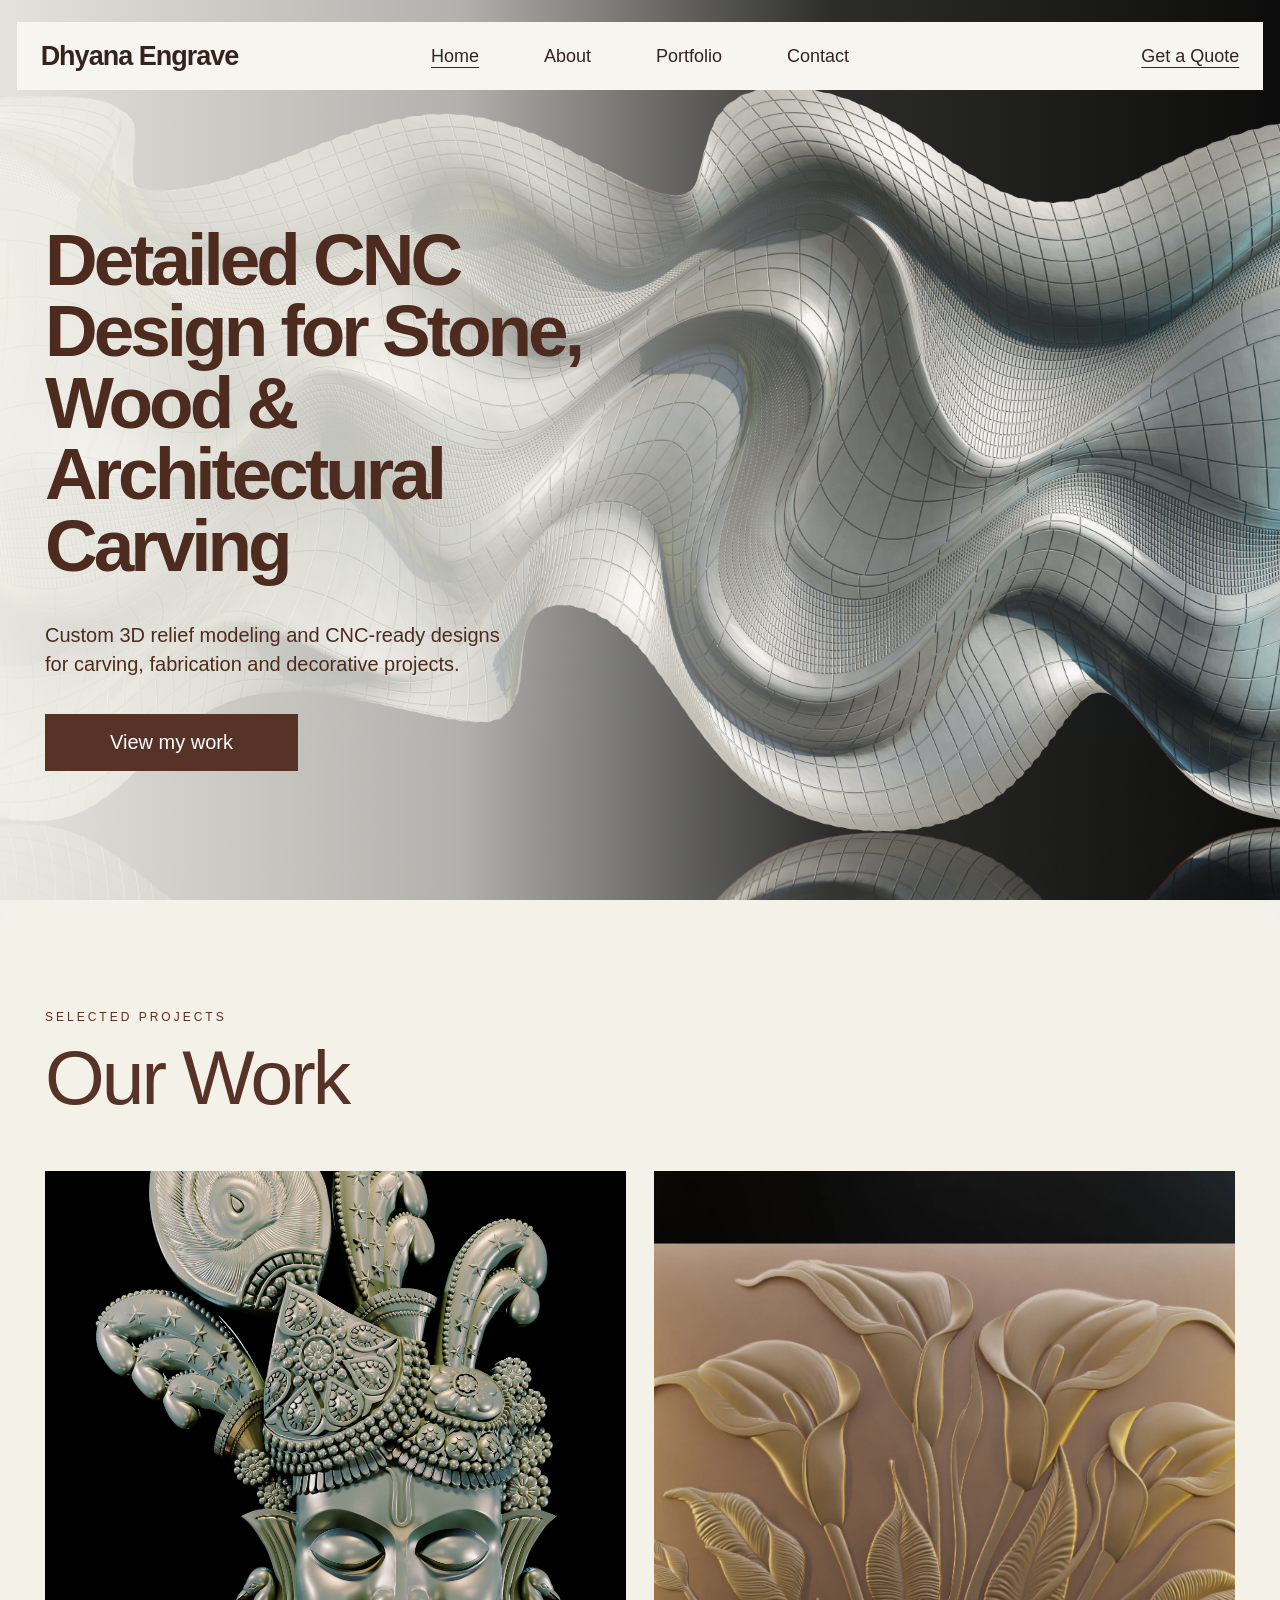
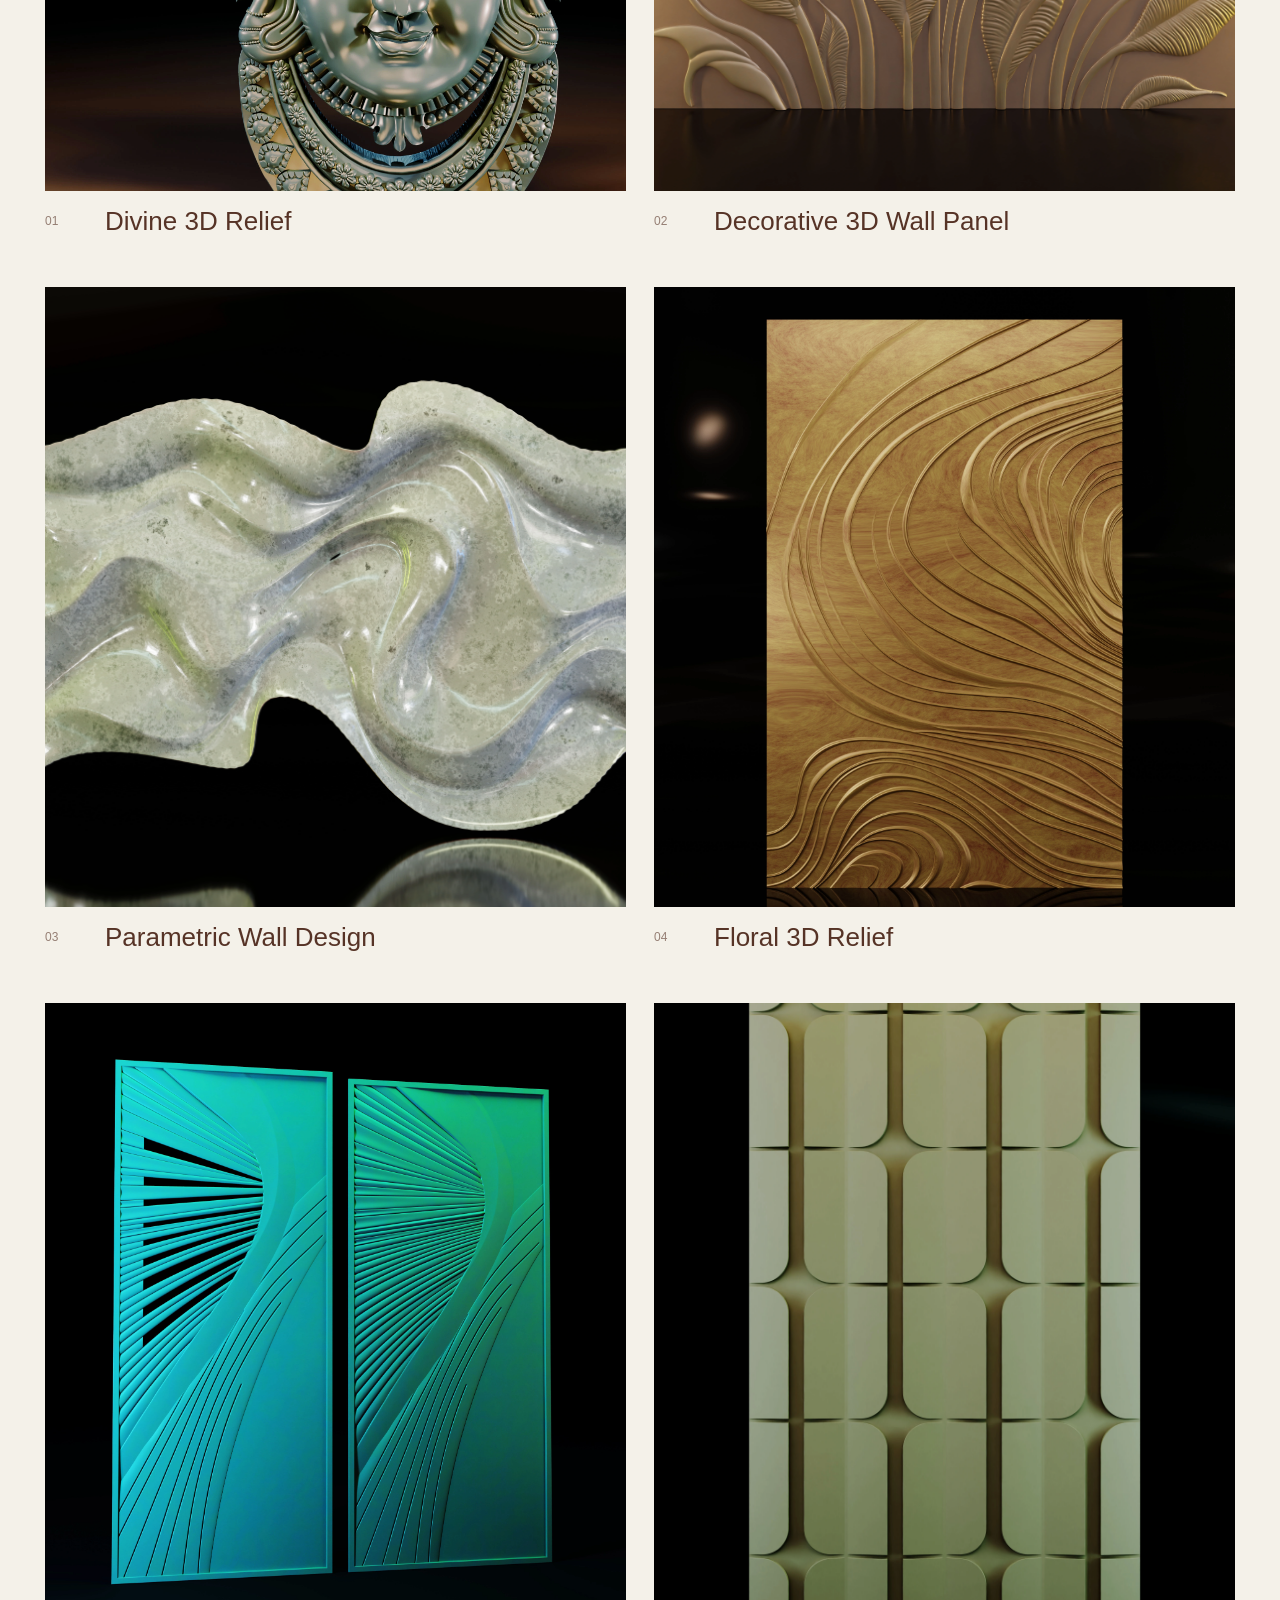
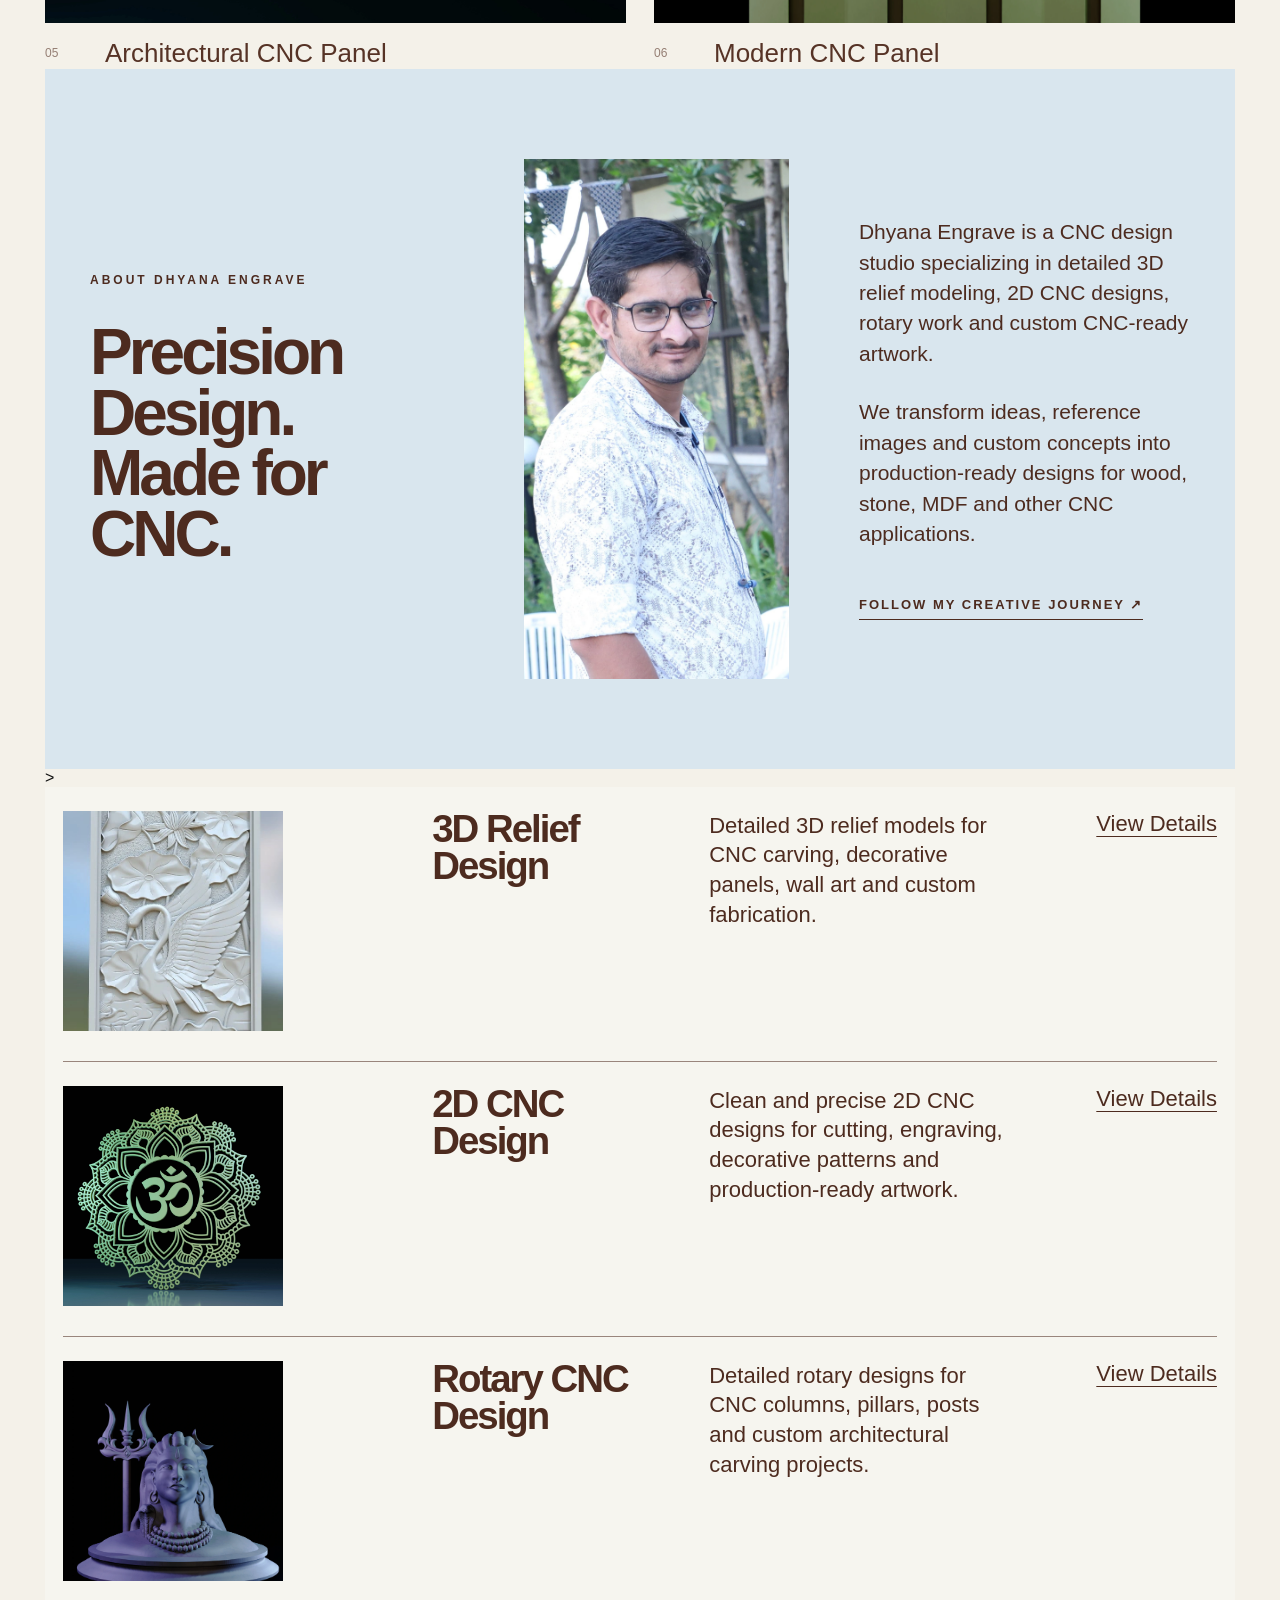
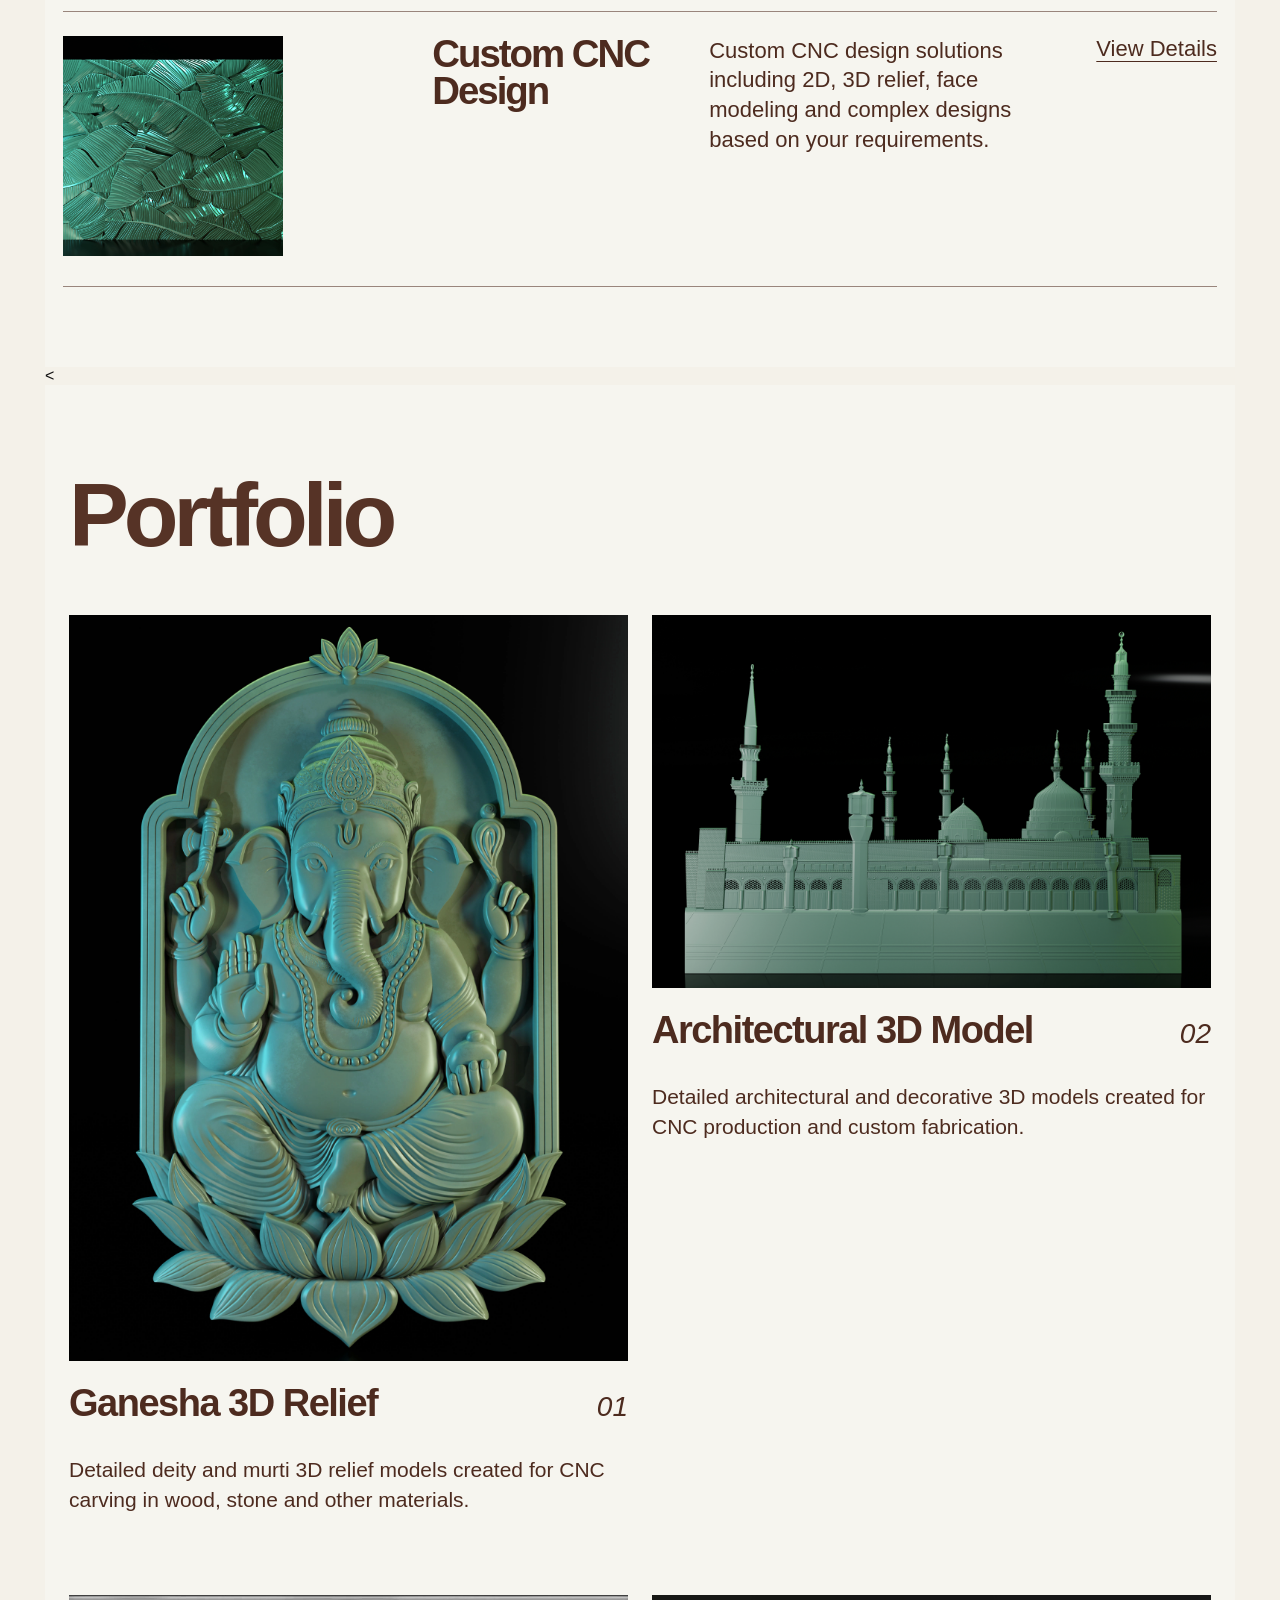
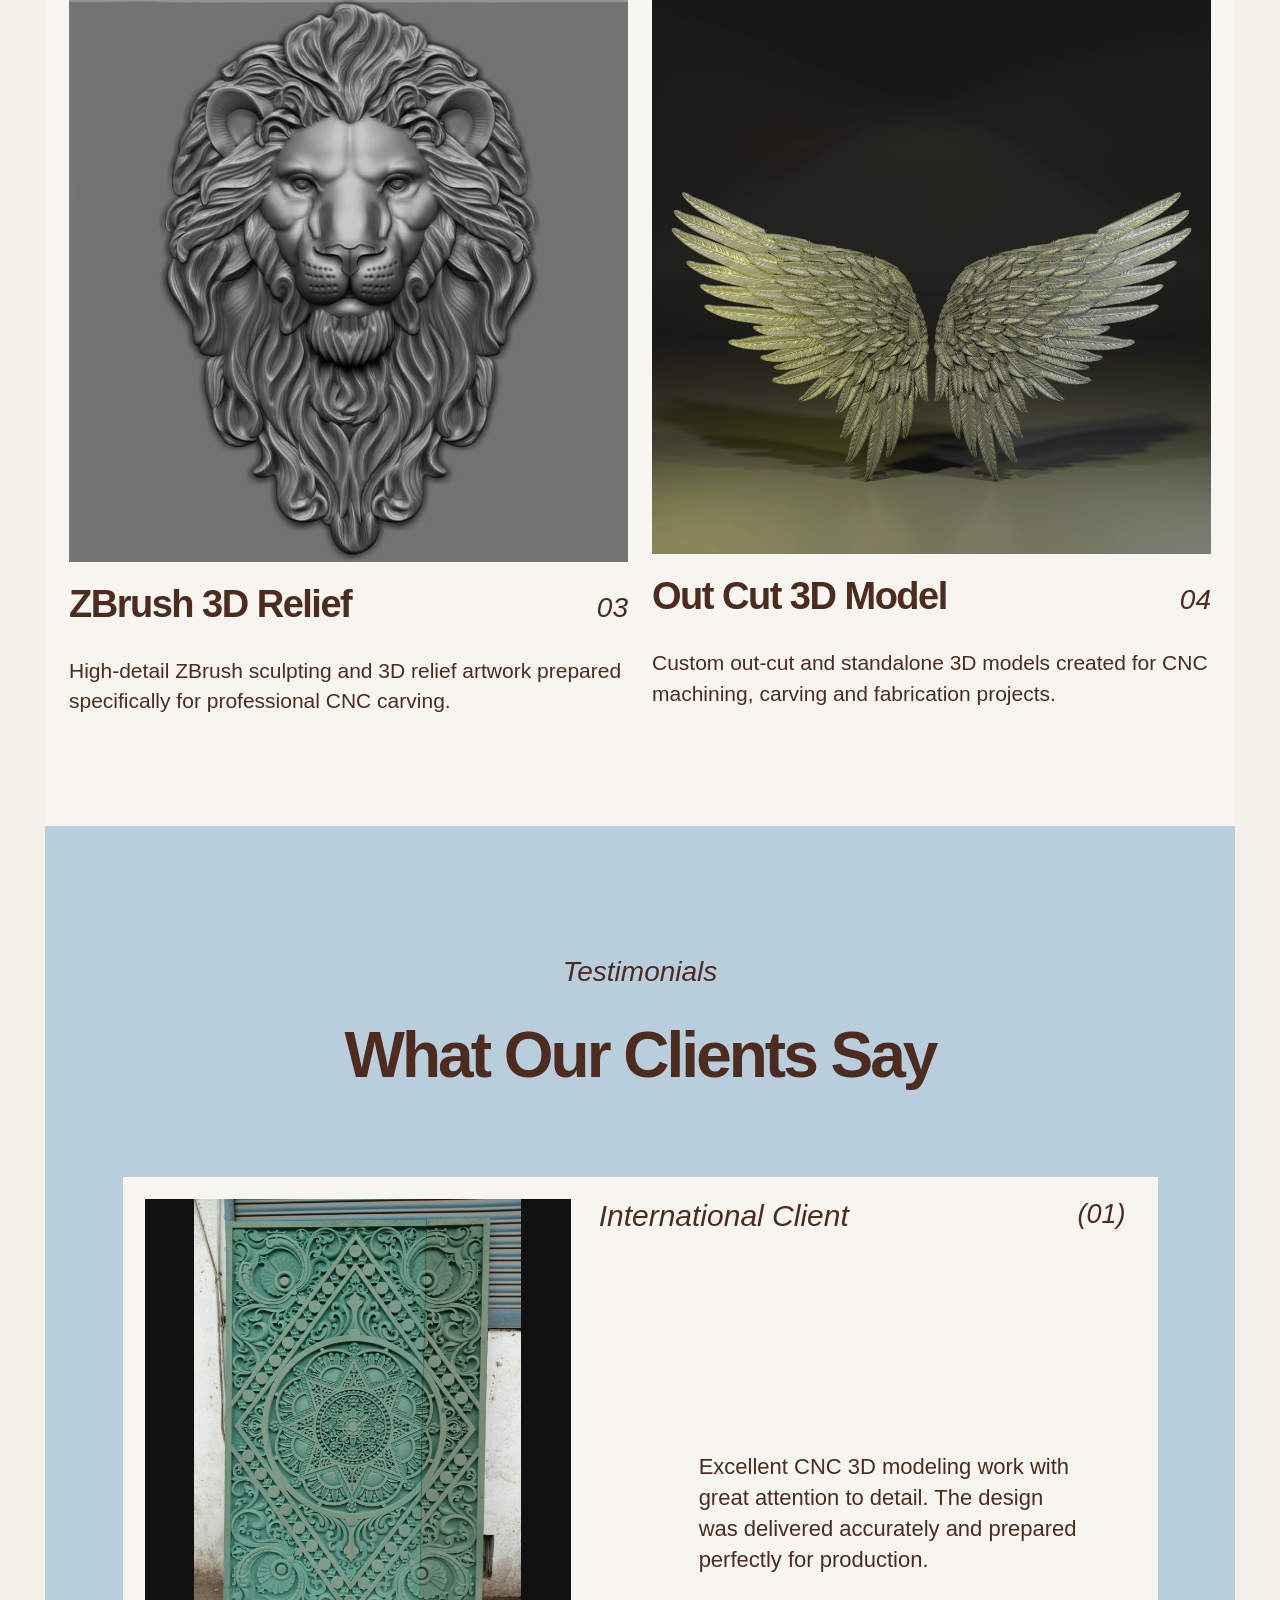
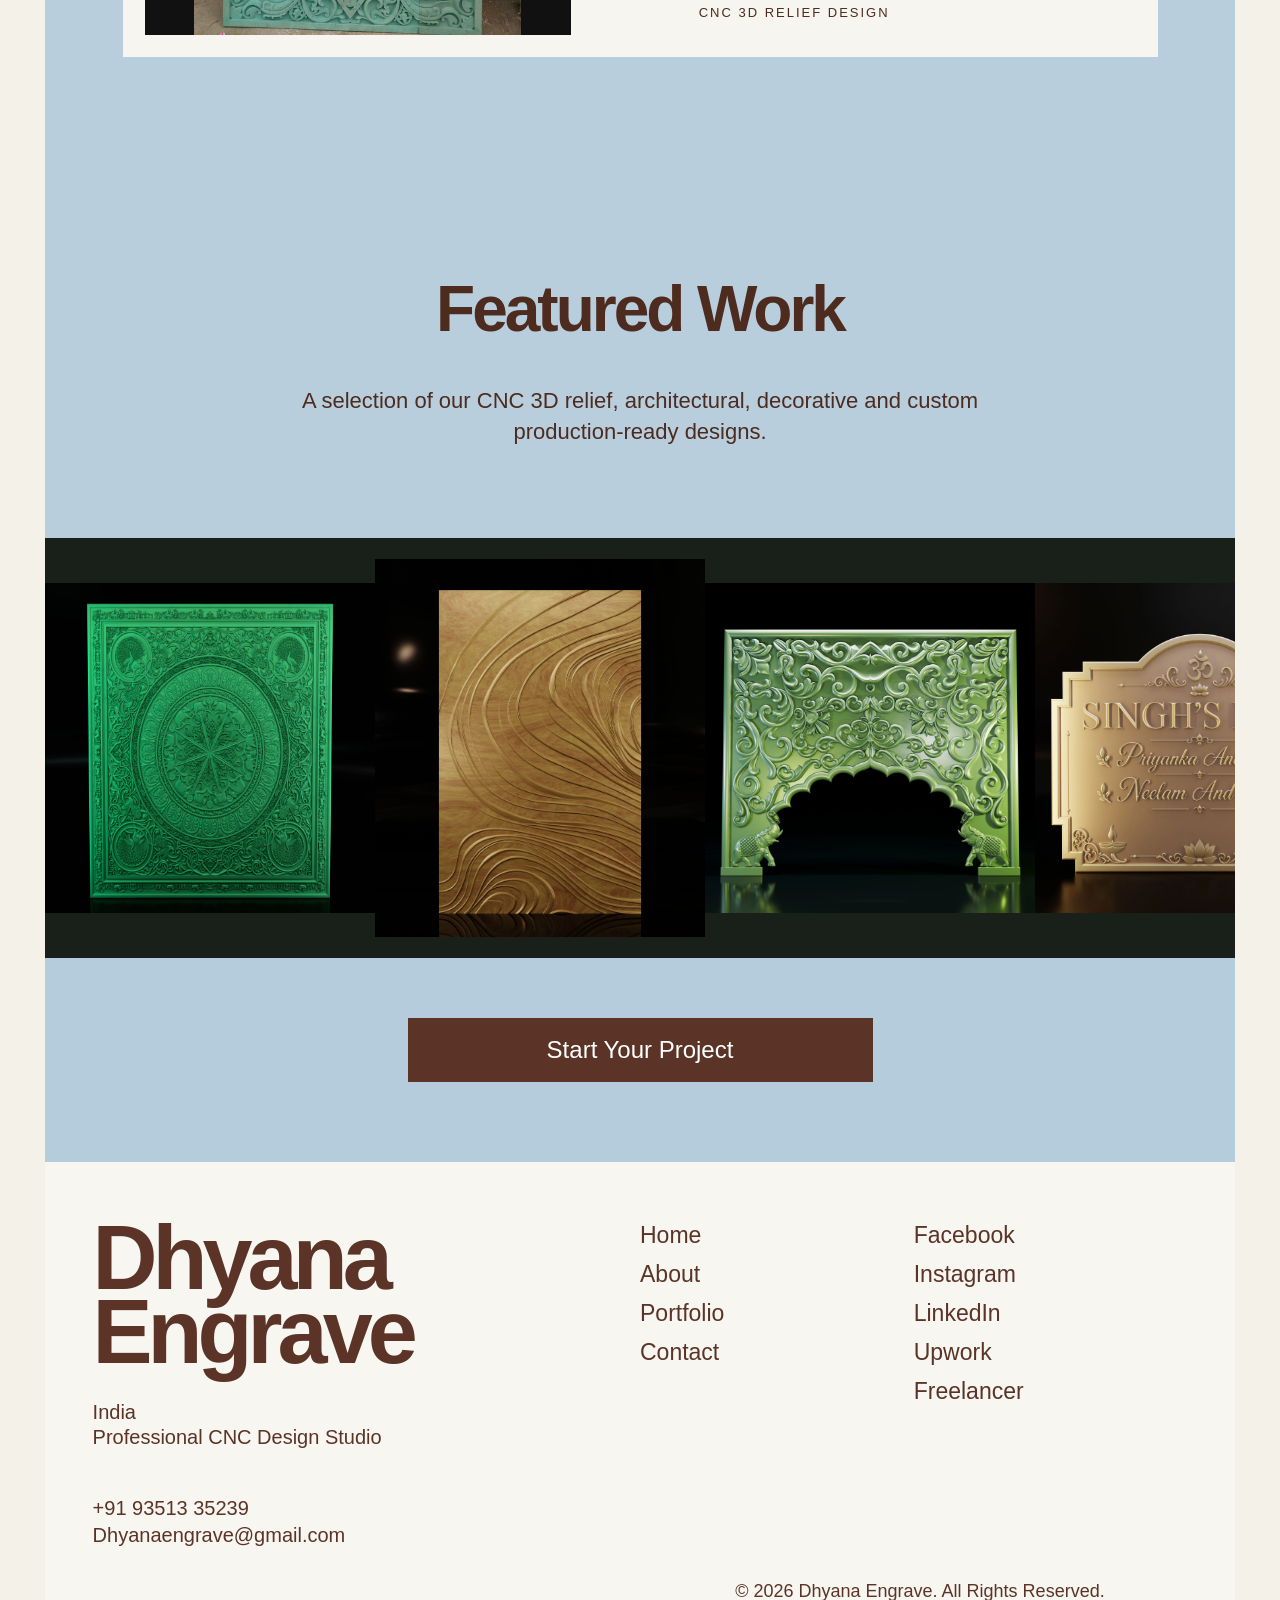
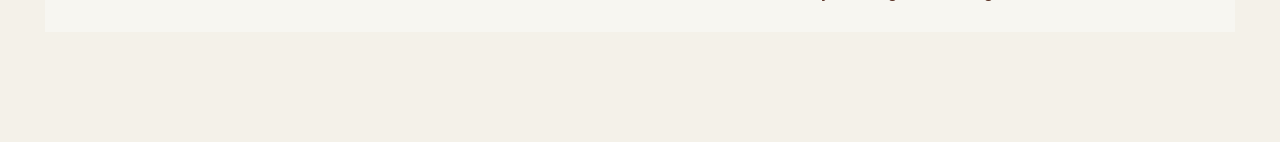
==== commit bc8cbc18: "Replace old website with new Dhyana Engrave design" ====
--- a/index.html
+++ b/index.html
@@ -3,839 +3,633 @@
 
 <head>
     <meta charset="UTF-8">
-
-    <meta
-        name="viewport"
-        content="width=device-width, initial-scale=1.0"
-    >
-
-    <meta
-        name="description"
-        content="Dhyana Engrave creates professional CNC 3D relief, engraving, vector and CNC-ready designs."
-    >
-
-    <title>Dhyana Engrave | CNC Design Studio</title>
-
-    <link
-        rel="stylesheet"
-        href="https://cdnjs.cloudflare.com/ajax/libs/font-awesome/6.7.2/css/all.min.css"
-    >
+    <meta name="viewport" content="width=device-width, initial-scale=1.0">
+
+    <title>Dhyana Engrave | 3D CNC Design Studio</title>
 
     <link rel="stylesheet" href="style.css">
 </head>
 
 <body>
 
-    <!-- Navigation -->
-
-    <header class="header">
-
-        <a href="#home" class="logo">
+   <header class="header">
+
+    <a href="#" class="brand">
+        Dhyana Engrave
+    </a>
+
+    <nav class="nav">
+        <a href="#" class="active">Home</a>
+        <a href="#about">About</a>
+        <a href="#work">Portfolio</a>
+        <a href="#contact">Contact</a>
+    </nav>
+
+   <a href="contact.html" class="quote-link">
+    Get a Quote
+</a>
+
+</header>
+
+<section class="hero" id="home">
+
+    <div class="hero-bg"></div>
+
+    <div class="hero-text">
+        <h1>
+            Detailed CNC<br>
+            Design for Stone,<br>
+            Wood &<br>
+            Architectural<br>
+            Carving
+        </h1>
+
+        <p>
+            Custom 3D relief modeling and CNC-ready designs
+            for carving, fabrication and decorative projects.
+        </p>
+
+        <a href="#work" class="hero-btn">View my work</a>
+    </div>
+
+</section>
+<section id="work" class="portfolio-section">
+
+    <div class="portfolio-heading">
+        <p>SELECTED PROJECTS</p>
+        <h2>Our Work</h2>
+    </div>
+
+    <div class="portfolio-grid">
+
+        <a href="#" class="portfolio-card">
+            <img src="project/project-1.webp" alt="Divine 3D Relief">
+            <div class="portfolio-info">
+                <span>01</span>
+                <h3>Divine 3D Relief</h3>
+            </div>
+        </a>
+
+        <a href="#" class="portfolio-card">
+          <img src="project/project-2.webp" alt="Photo to 3D">
+            <div class="portfolio-info">
+                <span>02</span>
+                <h3>Decorative 3D Wall Panel</h3>
+            </div>
+        </a>
+
+        <a href="#" class="portfolio-card">
+           <img src="project/project-3.webp" alt="CNC Carving">
+            <div class="portfolio-info">
+                <span>03</span>
+                <h3>Parametric Wall Design</h3>
+            </div>
+        </a>
+
+        <a href="#" class="portfolio-card">
+           <img src="project/project-4.webp" alt="Murti and Temple Design">
+            <div class="portfolio-info">
+                <span>04</span>
+                <h3>Floral 3D Relief</h3>
+            </div>
+        </a>
+
+        <a href="#" class="portfolio-card">
+          <img src="project/project-5.webp" alt="Decorative Panels">
+            <div class="portfolio-info">
+                <span>05</span>
+                <h3>Architectural CNC Panel</h3>
+            </div>
+        </a>
+
+        <a href="#" class="portfolio-card">
+            <img src="project/project-6.webp" alt="Architectural CNC Design">
+            <div class="portfolio-info">
+                <span>06</span>
+                <h3>Modern CNC Panel</h3>
+            </div>
+        </a>
+
+    </div>
+
+</section<!-- ================= ABOUT ================= -->
+<section class="about-section" id="about">
+
+    <div class="about-left">
+        <p class="about-label">ABOUT DHYANA ENGRAVE</p>
+
+        <h2>
+            Precision Design.<br>
+            Made for CNC.
+        </h2>
+    </div>
+
+    <div class="about-photo">
+        <img src="about-me.webp.webp" alt="Dhyana Engrave CNC Designer">
+    </div>
+
+    <div class="about-right">
+        <p>
+            Dhyana Engrave is a CNC design studio specializing in
+            detailed 3D relief modeling, 2D CNC designs, rotary work
+            and custom CNC-ready artwork.
+        </p>
+
+        <p>
+            We transform ideas, reference images and custom concepts
+            into production-ready designs for wood, stone, MDF
+            and other CNC applications.
+        </p>
+
+        <a href="https://www.instagram.com/vinodkumarjangid_97?stkn=MTh5bnQ2NHV5MmtjZQ=="
+   target="_blank"
+   rel="noopener noreferrer"
+   class="personal-instagram">
+   FOLLOW MY CREATIVE JOURNEY ↗
+</a>
+    </div>
+
+</section>
+>
+<section class="services" id="services">
+
+    <!-- SERVICE 01 -->
+    <div class="service-row">
+        <div class="service-image">
+            <img src="service/service-1.webp" alt="3D Relief Design">
+        </div>
+
+        <h2>3D Relief<br>Design</h2>
+
+        <p>
+            Detailed 3D relief models for CNC carving, decorative panels,
+            wall art and custom fabrication.
+        </p>
+
+        <a href="3d-relief.html">View Details</a>
+    </div>
+
+    <!-- SERVICE 02 -->
+    <div class="service-row">
+        <div class="service-image">
+           <img src="service/service-2.webp" alt="2D CNC Design">
+        </div>
+
+        <h2>2D CNC<br>Design</h2>
+
+        <p>
+            Clean and precise 2D CNC designs for cutting, engraving,
+            decorative patterns and production-ready artwork.
+        </p>
+
+        <a href="2d-design.html">View Details</a>
+    </div>
+
+    <!-- SERVICE 03 -->
+    <div class="service-row">
+        <div class="service-image">
+           <img src="service/service-3.webp" alt="Rotary CNC Design">
+        </div>
+
+        <h2>Rotary CNC<br>Design</h2>
+
+        <p>
+            Detailed rotary designs for CNC columns, pillars, posts
+            and custom architectural carving projects.
+        </p>
+
+        <a href="rotary-cnc.html">View Details</a>
+    </div>
+
+    <!-- SERVICE 04 -->
+    <div class="service-row">
+        <div class="service-image">
+           <img src="service/service-4.webp" alt="Custom CNC Design">
+        </div>
+
+        <h2>Custom CNC<br>Design</h2>
+
+        <p>
+            Custom CNC design solutions including 2D, 3D relief,
+            face modeling and complex designs based on your requirements.
+        </p>
+
+        <a href="custom-design.html">View Details</a>
+    </div>
+
+</section>
+<<!-- ================= NEW PORTFOLIO ================= -->
+
+<section class="cnc-portfolio" id="cnc-portfolio">
+
+    <h2 class="cnc-portfolio-title">Portfolio</h2>
+
+    <div class="cnc-portfolio-grid">
+
+
+        <!-- ================= 01 MURTI ================= -->
+
+        <a href="murti.html" class="cnc-project">
 
             <img
-                src="images/Dhyana Engrave Logo.webp"
-                alt="Logo"
-                class="logo-icon"
+                src="portfolio/1003 3D Mukesh Ji 01_1.webp"
+                alt="Ganesha 3D Relief"
             >
 
-            <span class="logo-text">
-                Dhyana<span>Engrave</span>
-            </span>
-
-        </a>
-
-        <button
-            class="menu-button"
-            id="menuButton"
-            aria-label="Open navigation menu"
-        >
-            <span></span>
-            <span></span>
-        </button>
-
-        <nav class="navigation" id="navigation">
-
-            <a href="#home">Home</a>
-            <a href="#projects">Projects</a>
-            <a href="#services">Services</a>
-            <a href="#about">About</a>
-            <a href="#contact">Contact</a>
-
-        </nav>
-
-    </header>
-
-
-    <main>
-
-        <!-- Home Section -->
-
-        <section class="hero section" id="home">
-
-            <div class="hero-label">
-                CNC DESIGN STUDIO · INDIA · AVAILABLE WORLDWIDE
-            </div>
-
-            <h1 class="hero-title">
-                We create
-                <span>precision designs</span>
-                for CNC manufacturing.
-            </h1>
-
-            <div class="hero-bottom">
-
-                <div class="hero-information">
-
-                    <p class="hero-description">
-                        We create professional CNC 3D relief models,
-                        vector designs, engraving files and CNC-ready
-                        artwork for wood, MDF, Corian, stone and metal.
-                    </p>
-
-                    <div class="hero-buttons">
-
-                        <a
-                            href="#services"
-                            class="home-button home-button-primary"
-                        >
-                            <strong>View Projects</strong>
-                        </a>
-
-                        <a
-                            href="#projects"
-                            class="home-button home-button-primary"
-                        >
-                            <strong>View Latest Work</strong>
-                            <span>↗</span>
-                        </a>
-
-                    </div>
-
-                </div>
-
-                <div class="hero-stats">
-
-                    <div class="stat-box">
-                        <strong>600+</strong>
-                        <span>Completed Designs</span>
-                    </div>
-
-                    <div class="stat-box">
-                        <strong>3D & 2D</strong>
-                        <span>CNC Design Services</span>
-                    </div>
-
-                    <div class="stat-box">
-                        <strong>Worldwide</strong>
-                        <span>Remote Project Delivery</span>
-                    </div>
-
-                </div>
-
-            </div>
-
-            <div class="hero-scroll">
-                <span>Scroll to explore</span>
-                <strong>↓</strong>
-            </div>
-
-        </section>
-
-
-        <!-- Moving Text -->
-
-        <section class="marquee-section">
-
-            <div class="marquee">
-
-                <div class="marquee-track">
-
-                    <span>3D RELIEF DESIGN</span>
-                    <span>✦</span>
-                    <span>CNC PROGRAMMING</span>
-                    <span>✦</span>
-                    <span>VECTOR DESIGN</span>
-                    <span>✦</span>
-                    <span>CUSTOM ENGRAVING</span>
-                    <span>✦</span>
-
-                    <span>3D RELIEF DESIGN</span>
-                    <span>✦</span>
-                    <span>CNC PROGRAMMING</span>
-                    <span>✦</span>
-                    <span>VECTOR DESIGN</span>
-                    <span>✦</span>
-                    <span>CUSTOM ENGRAVING</span>
-                    <span>✦</span>
-
-                </div>
-
-            </div>
-
-        </section>
-
-
-        <!-- Projects -->
-
-        <section class="projects section" id="projects">
-
-            <div class="section-heading reveal">
-
-                <p>SELECTED PROJECTS</p>
-
-                <h2>
-                    Work made with
-                    <span>detail and precision.</span>
-                </h2>
-
-            </div>
-
-
-            <div class="projects-grid">
-
-                <article class="project-card project-large reveal">
-
-                    <div class="project-image project-image-one">
-
-                        <div class="project-number">01</div>
-
-                        <div class="project-overlay">
-
-                            <p>3D Relief Design</p>
-
-                            <h3>Traditional CNC Wall Art</h3>
-
-                        </div>
-
-                    </div>
-
-                </article>
-
-
-                <article class="project-card reveal">
-
-                    <div class="project-image project-image-two">
-
-                        <div class="project-number">02</div>
-
-                        <div class="project-overlay">
-
-                            <p>Custom Engraving</p>
-
-                            <h3>Decorative Door Design</h3>
-
-                        </div>
-
-                    </div>
-
-                </article>
-
-
-                <article class="project-card reveal">
-
-                    <div class="project-image project-image-three">
-
-                        <div class="project-number">03</div>
-
-                        <div class="project-overlay">
-
-                            <p>Religious Artwork</p>
-
-                            <h3>Temple Relief Sculpture</h3>
-
-                        </div>
-
-                    </div>
-
-                </article>
-
-
-                <article class="project-card project-wide reveal">
-
-                    <div class="project-image project-image-four">
-
-                        <div class="project-number">04</div>
-
-                        <div class="project-overlay">
-
-                            <p>Architectural CNC</p>
-
-                            <h3>Luxury Feature Wall</h3>
-
-                        </div>
-
-                    </div>
-
-                </article>
-
-            </div>
-
-        </section>
-
-
-        <!-- Services -->
-
-        <section class="services section" id="services">
-
-            <div class="section-heading reveal">
-
-                <p>WHAT WE DO</p>
-
-                <h2>
-                    Complete design support for
-                    <span>CNC professionals.</span>
-                </h2>
-
-            </div>
-
-
-            <div class="services-list">
-
-                <!-- 01: 3D Relief Design -->
-
-                <article class="service-wrapper reveal">
-
-                    <button
-                        class="service-item service-toggle"
-                        type="button"
-                        aria-expanded="false"
-                    >
-
-                        <div class="service-number">01</div>
-
-                        <h3>3D Relief Design</h3>
-
-                        <p>
-                            Detailed 3D relief models prepared for CNC carving
-                            and production.
-                        </p>
-
-                        <span class="service-arrow">↗</span>
-
-                    </button>
-
-                    <div class="service-gallery">
-
-                        <div class="service-gallery-inner">
-
-                            <div
-                                class="gallery-inner"
-                                id="reliefGallery"
-                            ></div>
-
-                        </div>
-
-                    </div>
-
-                </article>
-
-
-                <!-- 02: Photo to 3D -->
-
-                <article class="service-wrapper reveal">
-
-                    <button
-                        class="service-item service-toggle"
-                        type="button"
-                        aria-expanded="false"
-                    >
-
-                        <div class="service-number">02</div>
-
-                        <h3>Photo to 3D</h3>
-
-                        <p>
-                            Convert reference photos and artwork into clean
-                            CNC-ready relief designs.
-                        </p>
-
-                        <span class="service-arrow">↗</span>
-
-                    </button>
-
-                    <div class="service-gallery">
-
-                        <div class="service-gallery-inner">
-
-                            <div
-                                class="gallery-inner"
-                                id="photo3dGallery"
-                            ></div>
-
-                        </div>
-
-                    </div>
-
-                </article>
-
-
-                <!-- 03: Vector and 2D Design -->
-
-                <article class="service-wrapper reveal">
-
-                    <button
-                        class="service-item service-toggle"
-                        type="button"
-                        aria-expanded="false"
-                    >
-
-                        <div class="service-number">03</div>
-
-                        <h3>Vector & 2D Design</h3>
-
-                        <p>
-                            Clean DXF, EPS and vector artwork for cutting,
-                            engraving and manufacturing.
-                        </p>
-
-                        <span class="service-arrow">↗</span>
-
-                    </button>
-
-                    <div class="service-gallery">
-
-                        <div class="service-gallery-inner">
-
-                            <div
-                                class="gallery-inner"
-                                id="vectorGallery"
-                            ></div>
-
-                        </div>
-
-                    </div>
-
-                </article>
-
-
-                <!-- 04: CNC File Preparation -->
-
-                <article class="service-wrapper reveal">
-
-                    <button
-                        class="service-item service-toggle"
-                        type="button"
-                        aria-expanded="false"
-                    >
-
-                        <div class="service-number">04</div>
-
-                        <h3>CNC File Preparation</h3>
-
-                        <p>
-                            STL, OBJ, DXF and other production-ready files
-                            prepared according to your machine.
-                        </p>
-
-                        <span class="service-arrow">↗</span>
-
-                    </button>
-
-                    <div class="service-gallery">
-
-                        <div class="service-gallery-inner">
-
-                            <div
-                                class="gallery-inner"
-                                id="cncFileGallery"
-                            ></div>
-
-                        </div>
-
-                    </div>
-
-                </article>
-
-
-                <!-- 05: 3D Murti Design -->
-
-                <article class="service-wrapper reveal">
-
-                    <button
-                        class="service-item service-toggle"
-                        type="button"
-                        aria-expanded="false"
-                    >
-
-                        <div class="service-number">05</div>
-
-                        <h3>3D Murti Design</h3>
-
-                        <p>
-                            Explore our exclusive collection of high-detail 3D Murti
-                            designs, professionally created for CNC carving, temple
-                            projects, wall panels and devotional artwork.
-                        </p>
-
-                        <span class="service-arrow">↗</span>
-
-                    </button>
-
-                    <div class="service-gallery">
-
-                        <div class="service-gallery-inner">
-
-                            <div
-                                class="gallery-inner"
-                                id="murtiGallery"
-                            ></div>
-
-                        </div>
-
-                    </div>
-
-                </article>
-
-            </div>
-
-        </section>
-
-
-        <!-- About -->
-
-        <section class="about section" id="about">
-
-            <div class="about-title reveal">
-
-                <p>ABOUT DHYANA ENGRAVE</p>
-
-                <h2>
-                    Designs that look beautiful
-                    <span>and work in production.</span>
-                </h2>
-
-            </div>
-
-
-            <div class="about-content reveal">
-
-                <p class="about-big-text">
-                    We combine creative design with practical
-                    CNC manufacturing knowledge.
+            <div class="cnc-project-heading">
+                <h3>Ganesha 3D Relief</h3>
+                <span>01</span>
+            </div>
+
+            <p>
+                Detailed deity and murti 3D relief models created
+                for CNC carving in wood, stone and other materials.
+            </p>
+
+        </a>
+
+
+        <!-- ================= 02 3D MODEL ================= -->
+
+        <a href="3d-model.html" class="cnc-project">
+
+            <img
+                src="portfolio/portfolio-2.webp"
+                alt="Architectural 3D Model"
+            >
+
+            <div class="cnc-project-heading">
+                <h3>Architectural 3D Model</h3>
+                <span>02</span>
+            </div>
+
+            <p>
+                Detailed architectural and decorative 3D models
+                created for CNC production and custom fabrication.
+            </p>
+
+        </a>
+
+
+        <!-- ================= 03 ZBRUSH ================= -->
+
+        <a href="zbrush.html" class="cnc-project">
+
+            <img
+                src="portfolio/portfolio-4.webp"
+                alt="ZBrush 3D Relief"
+            >
+
+            <div class="cnc-project-heading">
+                <h3>ZBrush 3D Relief</h3>
+                <span>03</span>
+            </div>
+
+            <p>
+                High-detail ZBrush sculpting and 3D relief artwork
+                prepared specifically for professional CNC carving.
+            </p>
+
+        </a>
+
+
+        <!-- ================= 04 OUTCUT ================= -->
+
+        <a href="outcut.html" class="cnc-project">
+
+            <img
+                src="portfolio/portfolio-5.webp"
+                alt="Out Cut 3D Model"
+            >
+
+            <div class="cnc-project-heading">
+                <h3>Out Cut 3D Model</h3>
+                <span>04</span>
+            </div>
+
+            <p>
+                Custom out-cut and standalone 3D models created
+                for CNC machining, carving and fabrication projects.
+            </p>
+
+        </a>
+
+
+    </div>
+
+</section>
+<!-- ================= TESTIMONIALS ================= -->
+
+<section class="testimonials">
+
+    <div class="testimonial-heading">
+        <p>Testimonials</p>
+        <h2>What Our Clients Say</h2>
+    </div>
+
+    <div class="testimonial-card">
+
+        <!-- LEFT: IMAGE SLIDER -->
+        <div class="testimonial-slider">
+
+            <img src="testimonial/testimonial-1.webp"
+                 class="ts-slide active"
+                 alt="Final CNC Output 1">
+
+            <img src="testimonial/testimonial-2.webp"
+                 class="ts-slide"
+                 alt="Final CNC Output 2">
+
+            <img src="testimonial/testimonial-3.webp"
+                 class="ts-slide"
+                 alt="Final CNC Output 3">
+
+            <img src="testimonial/testimonial-4.webp"
+                 class="ts-slide"
+                 alt="Final CNC Output 4">
+
+            <img src="testimonial/testimonial-5.webp"
+                 class="ts-slide"
+                 alt="Final CNC Output 5">
+
+        </div>
+
+
+        <!-- RIGHT: DETAILS -->
+        <div class="testimonial-content">
+
+            <div class="testimonial-top">
+                <h3>International Client</h3>
+                <span>(01)</span>
+            </div>
+
+            <div class="testimonial-bottom">
+
+                <p class="testimonial-review">
+                    Excellent CNC 3D modeling work with great attention
+                    to detail. The design was delivered accurately and
+                    prepared perfectly for production.
                 </p>
 
-                <div class="about-description">
-
-                    <p>
-                        Dhyana Engrave creates custom CNC artwork,
-                        3D relief models, vectors and production-ready
-                        files for clients around the world.
-                    </p>
-
-                    <p>
-                        Every design is prepared with close attention
-                        to depth, details, tool accessibility and
-                        final manufacturing requirements.
-                    </p>
-
-                    <a href="#contact" class="text-link">
-                        Start a project
-                        <span>↗</span>
-                    </a>
-
-                </div>
-
-            </div>
-
-        </section>
-
-
-        <!-- Process -->
-
-        <section class="process section">
-
-            <div class="section-heading reveal">
-
-                <p>OUR PROCESS</p>
-
-                <h2>
-                    From idea to
-                    <span>CNC-ready file.</span>
-                </h2>
-
-            </div>
-
-
-            <div class="process-grid">
-
-                <!-- Card 1: Share Your Idea -->
-
-                <article class="process-card process-card-slider">
-
-                    <div class="process-images">
-
-                        <div
-                            class="process-slide active"
-                            style="background-image: url('images/share-1.webp');"
-                        ></div>
-
-                        <div
-                            class="process-slide"
-                            style="background-image: url('images/share-2.webp');"
-                        ></div>
-
-                        <div
-                            class="process-slide"
-                            style="background-image: url('images/share-3.webp');"
-                        ></div>
-
-                        <div
-                            class="process-slide"
-                            style="background-image: url('images/share-4.webp');"
-                        ></div>
-
-                        <div
-                            class="process-slide"
-                            style="background-image: url('images/share-5.webp');"
-                        ></div>
-
-                    </div>
-
-                    <div class="process-overlay"></div>
-
-                    <div class="process-card-content">
-
-                        <span>01</span>
-
-                        <h3>Share Your Idea</h3>
-
-                        <p>
-                            Send your photo, size, material and machine requirements.
-                        </p>
-
-                    </div>
-
-                </article>
-
-
-                <!-- Card 2: Design & Preview -->
-
-                <article class="process-card process-card-slider">
-
-                    <div class="process-images">
-
-                        <div
-                            class="process-slide active"
-                            style="background-image: url('images/design-1.webp');"
-                        ></div>
-
-                        <div
-                            class="process-slide"
-                            style="background-image: url('images/design-2.webp');"
-                        ></div>
-
-                        <div
-                            class="process-slide"
-                            style="background-image: url('images/design-3.webp');"
-                        ></div>
-
-                        <div
-                            class="process-slide"
-                            style="background-image: url('images/design-4.webp');"
-                        ></div>
-
-                        <div
-                            class="process-slide"
-                            style="background-image: url('images/design-5.webp');"
-                        ></div>
-
-                    </div>
-
-                    <div class="process-overlay"></div>
-
-                    <div class="process-card-content">
-
-                        <span>02</span>
-
-                        <h3>Design & Preview</h3>
-
-                        <p>
-                            We create the design and share a preview for your approval.
-                        </p>
-
-                    </div>
-
-                </article>
-
-
-                <!-- Card 3: Final Delivery -->
-
-                <article class="process-card process-card-slider">
-
-                    <div class="process-images">
-
-                        <div
-                            class="process-slide active"
-                            style="background-image: url('images/delivery-1.webp');"
-                        ></div>
-
-                        <div
-                            class="process-slide"
-                            style="background-image: url('images/delivery-2.webp');"
-                        ></div>
-
-                        <div
-                            class="process-slide"
-                            style="background-image: url('images/delivery-3.webp');"
-                        ></div>
-
-                        <div
-                            class="process-slide"
-                            style="background-image: url('images/delivery-4.webp');"
-                        ></div>
-
-                        <div
-                            class="process-slide"
-                            style="background-image: url('images/delivery-5.webp');"
-                        ></div>
-
-                    </div>
-
-                    <div class="process-overlay"></div>
-
-                    <div class="process-card-content">
-
-                        <span>03</span>
-
-                        <h3>Final Delivery</h3>
-
-                        <p>
-                            Receive the final CNC-ready file in your required format.
-                        </p>
-
-                    </div>
-
-                </article>
-
-            </div>
-
-        </section>
-
-
-        <!-- Contact -->
-
-        <section class="contact section" id="contact">
-
-            <div class="contact-top reveal">
-
-                <p>HAVE A PROJECT?</p>
-
-                <h2>
-                    Lets create something
-                    <span>remarkable together.</span>
-                </h2>
-
-            </div>
-
-
-            <div class="contact-bottom">
-
-                <a
-                    href="https://wa.me/919351335239"
-                    target="_blank"
-                    rel="noopener noreferrer"
-                    class="contact-button"
-                >
-                    WhatsApp Us
-                    <span>↗</span>
-                </a>
-
-                <a
-                    href="mailto:dhyanaengrave@gmail.com"
-                    class="contact-button contact-button-dark"
-                >
-                    Send Email
-                    <span>↗</span>
-                </a>
-
-            </div>
-
-        </section>
-
-    </main>
-
-
-    <!-- Social Links -->
-
-    <div class="social-links">
-
-        <a
-            href="https://www.instagram.com/dhyana.engrave"
-            target="_blank"
-            rel="noopener noreferrer"
-        >
-            <i class="fab fa-instagram"></i>
-        </a>
-
-        <a
-            href="https://www.facebook.com/share/1FwJZzPJq5/"
-            target="_blank"
-            rel="noopener noreferrer"
-        >
-            <i class="fab fa-facebook-f"></i>
-        </a>
-
-        <a
-            href="https://www.linkedin.com/in/YOUR_USERNAME"
-            target="_blank"
-            rel="noopener noreferrer"
-        >
-            <i class="fab fa-linkedin-in"></i>
-        </a>
-
-        <a
-            href="https://www.upwork.com/freelancers/~0134ef82fd2213c7c5"
-            target="_blank"
-            rel="noopener noreferrer"
-        >
-            <i class="fa-solid fa-briefcase"></i>
-        </a>
-
-        <a
-            href="https://www.freelancer.com/u/dhyanae"
-            target="_blank"
-            rel="noopener noreferrer"
-        >
-            <i class="fa-solid fa-laptop-code"></i>
-        </a>
-
-    </div>
-
-
-    <!-- Footer -->
-
-    <footer class="footer">
-
-        <a href="#home" class="footer-logo">
-            Dhyana<span>Engrave</span>
-        </a>
-
-        <p>
-            CNC Design Studio · Available Worldwide
-        </p>
-
-        <p>
-            © <span id="currentYear"></span> Dhyana Engrave
-        </p>
-
-    </footer>
-
-
-    <!-- Floating WhatsApp Button -->
-
-    <a
-        href="https://wa.me/919351335239"
-        target="_blank"
-        rel="noopener noreferrer"
-        class="whatsapp-button"
-        aria-label="Contact on WhatsApp"
-    >
-        WA
-    </a>
-
-
-    <script src="script.js"></script>
+                <p class="testimonial-service">
+                    CNC 3D RELIEF DESIGN
+                </p>
+
+            </div>
+
+        </div>
+
+    </div>
+
+</section>
+<script>
+const tsSlides = document.querySelectorAll(".ts-slide");
+
+let tsCurrent = 0;
+
+function changeTestimonialSlide() {
+
+    const currentSlide = tsSlides[tsCurrent];
+    const nextIndex = (tsCurrent + 1) % tsSlides.length;
+    const nextSlide = tsSlides[nextIndex];
+
+    nextSlide.style.transition = "none";
+    nextSlide.style.transform = "translateX(100%)";
+
+    nextSlide.offsetHeight;
+
+    nextSlide.style.transition = "transform 0.7s ease-in-out";
+
+    currentSlide.classList.remove("active");
+    currentSlide.classList.add("exit-left");
+
+    nextSlide.style.transform = "translateX(0)";
+
+    setTimeout(() => {
+
+        currentSlide.classList.remove("exit-left");
+        currentSlide.style.transition = "none";
+        currentSlide.style.transform = "translateX(100%)";
+
+        nextSlide.classList.add("active");
+        nextSlide.style.transform = "";
+
+        tsCurrent = nextIndex;
+
+    }, 700);
+}
+
+setInterval(changeTestimonialSlide, 3000);
+</script>
 
 </body>
-
-</html>+</html>
+<!-- ================= FEATURED WORK ================= -->
+
+<section class="featured-work">
+
+    <div class="featured-heading">
+        <h2>Featured Work</h2>
+
+        <p>
+            A selection of our CNC 3D relief, architectural,
+            decorative and custom production-ready designs.
+        </p>
+    </div>
+
+
+    <div class="featured-slider">
+
+        <div class="featured-track">
+
+            <!-- ORIGINAL 20 PHOTOS -->
+
+            <img src="Featured Work/Featured Work-1.webp" alt="CNC Work 1">
+            <img src="Featured Work/Featured Work-2.webp" alt="CNC Work 2">
+            <img src="Featured Work/Featured Work-3.webp" alt="CNC Work 3">
+            <img src="Featured Work/Featured Work-4.webp" alt="CNC Work 4">
+            <img src="Featured Work/Featured Work-5.webp" alt="CNC Work 5">
+            <img src="Featured Work/Featured Work-6.webp" alt="CNC Work 6">
+            <img src="Featured Work/Featured Work-7.webp" alt="CNC Work 7">
+            <img src="Featured Work/Featured Work-8.webp" alt="CNC Work 8">
+            <img src="Featured Work/Featured Work-9.webp" alt="CNC Work 9">
+            <img src="Featured Work/Featured Work-10.webp" alt="CNC Work 10">
+
+            <img src="Featured Work/Featured Work-11.webp" alt="CNC Work 11">
+            <img src="Featured Work/Featured Work-12.webp" alt="CNC Work 12">
+            <img src="Featured Work/Featured Work-13.webp" alt="CNC Work 13">
+            <img src="Featured Work/Featured Work-14.webp" alt="CNC Work 14">
+            <img src="Featured Work/Featured Work-15.webp" alt="CNC Work 15">
+            <img src="Featured Work/Featured Work-16.webp" alt="CNC Work 16">
+            <img src="Featured Work/Featured Work-17.webp" alt="CNC Work 17">
+            <img src="Featured Work/Featured Work-18.webp" alt="CNC Work 18">
+            <img src="Featured Work/Featured Work-19.webp" alt="CNC Work 19">
+            <img src="Featured Work/Featured Work-20.webp" alt="CNC Work 20">
+
+
+            <!-- SAME 20 PHOTOS AGAIN FOR INFINITE LOOP -->
+
+            <img src="Featured Work/Featured Work-1.webp" alt="">
+            <img src="Featured Work/Featured Work-2.webp" alt="">
+            <img src="Featured Work/Featured Work-3.webp" alt="">
+            <img src="Featured Work/Featured Work-4.webp" alt="">
+            <img src="Featured Work/Featured Work-5.webp" alt="">
+            <img src="Featured Work/Featured Work-6.webp" alt="">
+            <img src="Featured Work/Featured Work-7.webp" alt="">
+            <img src="Featured Work/Featured Work-8.webp" alt="">
+            <img src="Featured Work/Featured Work-9.webp" alt="">
+            <img src="Featured Work/Featured Work-10.webp" alt="">
+
+            <img src="Featured Work/Featured Work-11.webp" alt="">
+            <img src="Featured Work/Featured Work-12.webp" alt="">
+            <img src="Featured Work/Featured Work-13.webp" alt="">
+            <img src="Featured Work/Featured Work-14.webp" alt="">
+            <img src="Featured Work/Featured Work-15.webp" alt="">
+            <img src="Featured Work/Featured Work-16.webp" alt="">
+            <img src="Featured Work/Featured Work-17.webp" alt="">
+            <img src="Featured Work/Featured Work-18.webp" alt="">
+            <img src="Featured Work/Featured Work-19.webp" alt="">
+            <img src="Featured Work/Featured Work-20.webp" alt="">
+
+        </div>
+
+    </div>
+
+</section>
+<!-- ===== FEATURED WORK LIGHTBOX ===== -->
+
+<div class="work-lightbox" id="workLightbox">
+
+    <button class="lightbox-close" id="lightboxClose">×</button>
+
+    <button class="lightbox-arrow lightbox-prev" id="lightboxPrev">‹</button>
+
+    <div class="lightbox-image-box">
+        <img id="lightboxImage" src="" alt="Featured CNC Work">
+    </div>
+
+    <button class="lightbox-arrow lightbox-next" id="lightboxNext">›</button>
+
+</div>
+<script>
+const featuredImages = Array.from(
+    document.querySelectorAll(".featured-track img")
+).slice(0, 20);
+
+const lightbox = document.getElementById("workLightbox");
+const lightboxImage = document.getElementById("lightboxImage");
+const closeBtn = document.getElementById("lightboxClose");
+const prevBtn = document.getElementById("lightboxPrev");
+const nextBtn = document.getElementById("lightboxNext");
+
+let currentFeatured = 0;
+
+featuredImages.forEach((img, index) => {
+    img.addEventListener("click", function () {
+        currentFeatured = index;
+        lightboxImage.src = this.src;
+        lightbox.style.display = "flex";
+        document.body.style.overflow = "hidden";
+    });
+});
+
+function nextFeatured() {
+    currentFeatured =
+        (currentFeatured + 1) % featuredImages.length;
+
+    lightboxImage.src =
+        featuredImages[currentFeatured].src;
+}
+
+function prevFeatured() {
+    currentFeatured =
+        (currentFeatured - 1 + featuredImages.length)
+        % featuredImages.length;
+
+    lightboxImage.src =
+        featuredImages[currentFeatured].src;
+}
+
+nextBtn.addEventListener("click", nextFeatured);
+prevBtn.addEventListener("click", prevFeatured);
+
+closeBtn.addEventListener("click", function () {
+    lightbox.style.display = "none";
+    document.body.style.overflow = "";
+});
+
+document.addEventListener("keydown", function (e) {
+    if (lightbox.style.display !== "flex") return;
+
+    if (e.key === "ArrowRight") nextFeatured();
+    if (e.key === "ArrowLeft") prevFeatured();
+
+    if (e.key === "Escape") {
+        lightbox.style.display = "none";
+        document.body.style.overflow = "";
+    }
+});
+</script>
+</script>
+
+<!-- ================= CTA BUTTON ================= -->
+<div class="featured-cta">
+   <a href="contact.html" class="featured-cta-btn">
+    Start Your Project
+</a>
+</div>
+<!-- ================= FOOTER ================= -->
+
+<footer class="site-footer">
+
+    <!-- LEFT -->
+    <div class="footer-left">
+
+        <h2>Dhyana<br>Engrave</h2>
+
+        <p class="footer-location">
+            India<br>
+            Professional CNC Design Studio
+        </p>
+
+        <p class="footer-contact">
+            <a href="tel:+919351335239">+91 93513 35239</a><br>
+            <a href="mailto:Dhyanaengrave@gmail.com">Dhyanaengrave@gmail.com</a>
+        </p>
+
+    </div>
+
+
+    <!-- CENTER -->
+    <div class="footer-menu">
+
+        <a href="index.html">Home</a>
+        <a href="#about">About</a>
+        <a href="#work">Portfolio</a>
+        <a href="contact.html">Contact</a>
+
+    </div>
+
+
+    <!-- RIGHT -->
+    <div class="footer-social">
+
+        <a href="https://www.facebook.com/profile.php?id=61593820147882">Facebook</a>
+        <a href="https://www.instagram.com/dhyana.engrave?stkn=aHQzczQ1eHhqanVw">Instagram</a>
+        <a href="#" target="_blank">LinkedIn</a>
+       <a href="https://www.upwork.com/freelancers/~0134ef82fd2213c7c5" target="_blank">Upwork</a>
+        <a href="https://www.freelancer.in/u/dhyanae">Freelancer</a>
+
+    </div>
+
+
+    <!-- COPYRIGHT -->
+    <div class="footer-copy">
+        © 2026 Dhyana Engrave. All Rights Reserved.
+    </div>
+
+</footer>
+</body>
+</html>
+</body>
+</html>
--- a/style.css
+++ b/style.css
@@ -1,601 +1,132 @@
-@import url("https://fonts.googleapis.com/css2?family=DM+Sans:wght@400;500;600;700&family=Space+Grotesk:wght@400;500;600;700&display=swap");
-
-
-:root {
-    --black: #101010;
-    --dark: #171717;
-    --white: #f7f4ed;
-    --cream: #eee8dc;
-    --yellow: #f2c94c;
-    --orange: #f36c3d;
-    --pink: #df7ea5;
-    --green: #8bb174;
-    --blue: #7d9ed8;
-    --border: rgba(16, 16, 16, 0.18);
-}
-
-
 * {
     margin: 0;
     padding: 0;
     box-sizing: border-box;
 }
 
-
 html {
     scroll-behavior: smooth;
 }
 
-
 body {
-    overflow-x: hidden;
-    background: var(--cream);
-    color: var(--black);
-    font-family: "DM Sans", sans-serif;
-}
-
-
-body.menu-open {
+    font-family: Arial, Helvetica, sans-serif;
+    background: #f2f0ea;
+    color: #111;
+}
+
+
+/* ================= HEADER ================= */
+
+/* ================= HEADER ================= */
+
+.header {
+    position: absolute;
+    top: 22px;
+    left: 1.3%;
+    width: 97.4%;
+    height: 68px;
+
+    padding: 0 24px;
+
+    display: grid;
+    grid-template-columns: 1fr auto 1fr;
+    align-items: center;
+
+    background: #f6f5ef;
+    z-index: 20;
+}
+
+
+/* LOGO / NAME */
+
+.brand {
+    justify-self: start;
+
+    color: #35241e;
+    text-decoration: none;
+
+    font-size: 27px;
+    font-weight: 700;
+    letter-spacing: -1px;
+}
+
+
+/* CENTER MENU */
+
+.nav {
+    justify-self: center;
+
+    display: flex;
+    align-items: center;
+    gap: 65px;
+}
+
+.nav a {
+    color: #35241e;
+    text-decoration: none;
+
+    font-size: 18px;
+    letter-spacing: 0;
+}
+
+.nav a:hover,
+.nav a.active {
+    text-decoration: underline;
+    text-underline-offset: 5px;
+}
+
+
+/* FREE QUOTE */
+
+.quote-link {
+    justify-self: end;
+
+    color: #35241e;
+    font-size: 18px;
+    text-decoration: underline;
+    text-underline-offset: 5px;
+}
+
+/* ================= HERO ================= */
+
+/* ================= HERO ================= */
+
+/* ================= HERO FIXED BACKGROUND ================= */
+
+.hero {
+    position: relative;
+    min-height: 100vh;
+    padding: 135px 45px 40px;
+
+    display: flex;
+    align-items: center;
+
     overflow: hidden;
 }
 
 
-a {
-    color: inherit;
-    text-decoration: none;
-}
-
-
-button {
-    font: inherit;
-}
-
-
-.section {
-    padding: 120px 6vw;
-}
-
-
-/* Header */
-
-.header {
+/* FIXED BACKGROUND PHOTO */
+
+.hero-bg {
     position: fixed;
+
     top: 0;
     left: 0;
+
     width: 100%;
-    height: 92px;
-    padding: 0 6vw;
-    display: flex;
-    align-items: center;
-    justify-content: space-between;
-    z-index: 1000;
-    background: rgba(238, 232, 220, 0.9);
-    border-bottom: 1px solid var(--border);
-    backdrop-filter: blur(18px);
-}
-
-
-.logo,
-.footer-logo {
-    font-family: "Space Grotesk", sans-serif;
-    font-size: 24px;
-    font-weight: 700;
-    letter-spacing: -1px;
-}
-
-
-.logo span,
-.footer-logo span {
-    color: var(--orange);
-}
-.logo{
-    display: flex;
-    align-items: center;
-    gap: 10px;
-}
-
-.logo-icon{
-    width: 42px;
-    height: 42px;
-    object-fit: contain;
-}
-
-.logo-text{
-    display: inline-block;
-}
-
-.navigation {
-    display: flex;
-    align-items: center;
-    gap: 34px;
-}
-
-
-.navigation a {
-    position: relative;
-    font-size: 15px;
-    font-weight: 600;
-}
-
-
-.navigation a::after {
-    position: absolute;
-    left: 0;
-    bottom: -6px;
-    width: 0;
-    height: 2px;
-    content: "";
-    background: var(--orange);
-    transition: width 0.3s ease;
-}
-
-
-.navigation a:hover::after {
-    width: 100%;
-}
-
-
-.menu-button {
-    display: none;
-    width: 42px;
-    height: 42px;
-    border: 0;
-    background: transparent;
-    cursor: pointer;
-}
-
-
-.menu-button span {
-    display: block;
-    width: 26px;
-    height: 2px;
-    margin: 7px auto;
-    background: var(--black);
-    transition: transform 0.3s ease;
-}
-
-
-.menu-button.active span:first-child {
-    transform: translateY(4px) rotate(45deg);
-}
-
-
-.menu-button.active span:last-child {
-    transform: translateY(-5px) rotate(-45deg);
-}
-
-
-/* Hero */
-
-.hero{
-    position: relative;
-    overflow: hidden;
-    background: #686560;
-}
-
-.hero::before{
-    content: "";
-    position: absolute;
-    inset: 0;
-
-    background: url("images/contact-bg.png12.webp") center center/cover no-repeat;
-
-    z-index: 0;
-}
-
-.hero::after{
-    content: "";
-    position: absolute;
-    inset: 0;
-
-    background: rgba(94, 90, 83, 0.65);   /* Sirf photo ko halka karega */
-    z-index: 1;
-}
-
-/* Hero ke andar ka sara content */
-.hero > *{
-    position: relative;
-    z-index: 2;
-}
-.hero .container {
-    position: relative;
-    z-index: 1;
-}
-
-.hero-label {
-    margin-bottom: 45px;
-    font-size: 12px;
-    font-weight: 700;
-    letter-spacing: 3px;
-}
-
-
-.hero-title {
-    max-width: 1200px;
-    font-family: "Space Grotesk", sans-serif;
-    font-size: clamp(60px, 9vw, 145px);
-    line-height: 0.92;
-    letter-spacing: -7px;
-}
-
-
-.hero-title span {
-    display: block;
-    color: var(--orange);
-}
-
-
-.hero-bottom {
-    margin-top: 70px;
-    display: flex;
-    align-items: flex-end;
-    justify-content: space-between;
-    gap: 30px;
-}
-
-
-.hero-bottom p {
-    max-width: 550px;
-    font-size: 20px;
-    line-height: 1.6;
-}
-
-
-.circle-button {
-    width: 150px;
-    height: 150px;
-    padding: 25px;
-    display: flex;
-    flex-direction: column;
-    justify-content: space-between;
-    border-radius: 50%;
-    background: var(--yellow);
-    font-weight: 700;
-    transition:
-        transform 0.35s ease,
-        background 0.35s ease;
-}
-
-
-.circle-button strong {
-    align-self: flex-end;
-    font-size: 32px;
-}
-
-
-.circle-button:hover {
-    transform: rotate(7deg) scale(1.05);
-    background: var(--orange);
-}
-
-
-/* Marquee */
-
-.marquee-section {
-    padding: 28px 0;
-    overflow: hidden;
-    background: var(--black);
-    color: var(--white);
-}
-
-
-.marquee {
-    width: 100%;
-    overflow: hidden;
-}
-
-
-.marquee-track {
-    width: max-content;
-    display: flex;
-    gap: 28px;
-    animation: marquee 24s linear infinite;
-}
-
-
-.marquee-track span {
-    font-family: "Space Grotesk", sans-serif;
-    font-size: 24px;
-    font-weight: 600;
-    white-space: nowrap;
-}
-
-
-@keyframes marquee {
-    from {
-        transform: translateX(0);
-    }
-
-    to {
-        transform: translateX(-50%);
-    }
-}
-
-
-/* Headings */
-
-.section-heading {
-    max-width: 1050px;
-    margin-bottom: 75px;
-}
-
-
-.section-heading p,
-.about-title > p,
-.contact-top > p {
-    margin-bottom: 20px;
-    font-size: 12px;
-    font-weight: 700;
-    letter-spacing: 3px;
-}
-
-
-.section-heading h2,
-.about-title h2,
-.contact-top h2 {
-    font-family: "Space Grotesk", sans-serif;
-    font-size: clamp(45px, 6vw, 95px);
-    line-height: 1;
-    letter-spacing: -4px;
-}
-
-
-.section-heading h2 span,
-.about-title h2 span,
-.contact-top h2 span {
-    color: var(--orange);
-}
-
-
-/* Projects */
-
-.projects {
-    background: var(--white);
-}
-
-
-.projects-grid {
-    display: grid;
-    grid-template-columns: repeat(2, 1fr);
-    gap: 28px;
-}
-
-
-.project-card {
-    min-height: 560px;
-}
-
-
-.project-large {
-    grid-row: span 2;
-    min-height: 1148px;
-}
-
-
-.project-wide {
-    grid-column: span 2;
-    min-height: 650px;
-}
-
-
-.project-image {
-    position: relative;
-    height: 100%;
-    min-height: inherit;
-    padding: 28px;
-    overflow: hidden;
-    border-radius: 4px;
-    background-size: cover;
-    background-position: center;
-    transition: transform 0.6s ease;
-}
-
-
-.project-image-one{
+    height: 100vh;
+
+    z-index: -2;
+
     background-image:
-    linear-gradient(rgba(0,0,0,.15),rgba(0,0,0,.65)),
-    url("images/project-1.webp");
-
-    background-size:cover;
-    background-position:center;
-}
-
-.project-image-two{
-    background-image:
-    linear-gradient(rgba(0,0,0,.15),rgba(0,0,0,.65)),
-    url("images/project-2.webp");
-
-    background-size:cover;
-    background-position:center;
-}
-
-.project-image-three{
-    background-image:
-    linear-gradient(rgba(0,0,0,.15),rgba(0,0,0,.65)),
-    url("images/project-3.webp");
-
-    background-size:cover;
-    background-position:center;
-}
-
-.project-image-four{
-    background-image:
-    linear-gradient(rgba(0,0,0,.15),rgba(0,0,0,.65)),
-    url("images/project-4.webp");
-
-    background-size:cover;
-    background-position:center;
-}
-
-
-.project-card:hover .project-image {
-    transform: scale(0.985);
-}
-
-
-.project-number {
-    position: absolute;
-    top: 28px;
-    right: 28px;
-    width: 56px;
-    height: 56px;
-    display: grid;
-    place-items: center;
-    border-radius: 50%;
-    background: var(--white);
-    font-weight: 700;
-}
-
-
-.project-overlay {
-    position: absolute;
-    left: 28px;
-    right: 28px;
-    bottom: 28px;
-    color: var(--white);
-}
-
-
-.project-overlay p {
-    margin-bottom: 10px;
-    font-size: 14px;
-    text-transform: uppercase;
-    letter-spacing: 2px;
-}
-
-
-.project-overlay h3 {
-    max-width: 700px;
-    font-family: "Space Grotesk", sans-serif;
-    font-size: clamp(32px, 4vw, 65px);
-    line-height: 1;
-    letter-spacing: -2px;
-}
-
-
-/* Services */
-
-.services {
-    background: var(--yellow);
-}
-
-
-.services-list {
-    border-top: 1px solid var(--border);
-}
-
-
-.service-item {
-    position: relative;
-    padding: 45px 0;
-    display: grid;
-    grid-template-columns: 80px 1.1fr 1.5fr 60px;
-    align-items: center;
-    gap: 28px;
-    border-bottom: 1px solid var(--border);
-    transition: padding 0.35s ease;
-}
-
-
-.service-item:hover {
-    padding-left: 20px;
-}
-
-
-.service-number {
-    font-size: 13px;
-    font-weight: 700;
-}
-
-
-.service-item h3 {
-    font-family: "Space Grotesk", sans-serif;
-    font-size: clamp(28px, 3vw, 48px);
-    letter-spacing: -2px;
-}
-
-
-.service-item p {
-    max-width: 480px;
-    font-size: 17px;
-    line-height: 1.6;
-}
-
-
-.service-arrow {
-    font-size: 32px;
-    transition: transform 0.35s ease;
-}
-
-
-.service-item:hover .service-arrow {
-    transform: rotate(45deg);
-}
-
-
-/* About */
-
-.about {
-    background: var(--pink);
-}
-
-
-.about-title {
-    max-width: 1080px;
-    margin-bottom: 90px;
-}
-
-
-.about-content {
-    display: grid;
-    grid-template-columns: 1.25fr 1fr;
-    gap: 90px;
-    padding-top: 60px;
-    border-top: 1px solid var(--border);
-}
-
-
-.about-big-text {
-    font-family: "Space Grotesk", sans-serif;
-    font-size: clamp(35px, 4vw, 65px);
-    line-height: 1.1;
-    letter-spacing: -3px;
-}
-
-
-.about-description {
-    display: flex;
-    flex-direction: column;
-    gap: 24px;
-}
-
-
-.about-description p {
-    font-size: 18px;
-    line-height: 1.7;
-}
-
-
-.text-link {
-    width: fit-content;
-    margin-top: 20px;
-    padding-bottom: 6px;
-    display: flex;
-    gap: 20px;
-    border-bottom: 2px solid var(--black);
-    font-weight: 700;
-}
-
-
-/* Process */
-
-.process {
-    position: relative;
-    overflow: hidden;
-
-    background-image:
-        linear-gradient(rgba(120,160,220,0.70), rgba(120,160,220,0.70)),
-        url("images/process-bg.jpg");
+        linear-gradient(
+            90deg,
+            rgba(246, 245, 239, 0.92) 0%,
+            rgba(246, 245, 239, 0.72) 36%,
+            rgba(246, 245, 239, 0.18) 65%,
+            rgba(246, 245, 239, 0.05) 100%
+        ),
+        url("hero-bg.webp.webp");
 
     background-size: cover;
     background-position: center;
@@ -603,1211 +134,2099 @@
 }
 
 
-.process-grid {
+/* HERO TEXT */
+
+.hero-text {
+    position: relative;
+    z-index: 2;
+
+    max-width: 760px;
+}
+
+.hero-text h1 {
+    margin: 0;
+
+    font-size: clamp(55px, 5.7vw, 100px);
+    line-height: .98;
+
+    font-weight: 700;
+    letter-spacing: -4px;
+
+    color: #4d2b1f;
+}
+
+.hero-text p {
+    max-width: 470px;
+
+    margin-top: 40px;
+
+    font-size: 20px;
+    line-height: 1.45;
+
+    color: #4d2b1f;
+}
+
+.hero-btn {
+    display: inline-block;
+
+    margin-top: 35px;
+    padding: 17px 65px;
+
+    background: #563326;
+    color: white;
+
+    text-decoration: none;
+    font-size: 20px;
+}
+
+
+/* ================= SECTIONS OVER HERO ================= */
+
+.portfolio-section,
+.about-section,
+.services {
+    position: relative;
+
+    z-index: 10;
+}
+
+
+/* PORTFOLIO COMES OVER HERO */
+
+.portfolio-section {
+    margin-top: 0;
+
+    background: #f4f1e9;
+
+    border-radius: 28px 28px 0 0;
+}
+
+
+/* MOBILE */
+
+@media (max-width: 850px) {
+
+    .hero {
+        min-height: 100vh;
+        padding: 120px 22px 60px;
+    }
+
+    .hero-text h1 {
+        font-size: 52px;
+        letter-spacing: -2px;
+    }
+
+    .hero-text p {
+        font-size: 17px;
+    }
+
+}
+
+/* MOBILE */
+
+@media (max-width: 850px) {
+
+    .hero {
+        grid-template-columns: 1fr;
+        padding: 120px 22px 0;
+    }
+
+    .hero-text h1 {
+        font-size: 52px;
+        letter-spacing: -2px;
+    }
+
+    .hero-text p {
+        margin-top: 25px;
+        font-size: 17px;
+    }
+
+    .hero-visual {
+        height: 450px;
+        margin-top: 20px;
+    }
+}
+/* ================= PORTFOLIO ================= */
+
+.portfolio-section {
+    padding: 110px 45px;
+    background: #f4f1e9;
+}
+
+.portfolio-heading {
+    margin-bottom: 55px;
+}
+
+.portfolio-heading p {
+    font-size: 12px;
+    letter-spacing: 3px;
+    color: #563326;
+    margin-bottom: 15px;
+}
+
+.portfolio-heading h2 {
+    font-size: clamp(55px, 6vw, 95px);
+    line-height: 1;
+    font-weight: 500;
+    letter-spacing: -3px;
+    color: #563326;
+}
+
+.portfolio-grid {
+    display: grid;
+    grid-template-columns: repeat(2, 1fr);
+    gap: 50px 28px;
+}
+
+.portfolio-card {
+    text-decoration: none;
+    color: #563326;
+}
+
+.portfolio-card img {
+    width: 100%;
+    height: 620px;
+    object-fit: cover;
+    display: block;
+
+    transition: transform .5s ease;
+}
+
+.portfolio-card {
+    overflow: hidden;
+}
+
+.portfolio-card:hover img {
+    transform: scale(1.025);
+}
+
+.portfolio-info {
+    display: grid;
+    grid-template-columns: 60px 1fr;
+    align-items: center;
+
+    padding-top: 15px;
+}
+
+.portfolio-info span {
+    font-size: 12px;
+    opacity: .6;
+}
+
+.portfolio-info h3 {
+    font-size: 26px;
+    font-weight: 500;
+}
+
+
+/* MOBILE */
+
+@media (max-width: 850px) {
+
+    .portfolio-section {
+        padding: 80px 22px;
+    }
+
+    .portfolio-grid {
+        grid-template-columns: 1fr;
+        gap: 40px;
+    }
+
+    .portfolio-card img {
+        height: 430px;
+    }
+
+    .portfolio-info h3 {
+        font-size: 22px;
+    }
+}
+/* =========================
+   SERVICES
+========================= */
+
+.services {
+    background: #f6f5ef;
+    color: #4d2b1f;
+    padding: 0 18px 80px;
+}
+
+
+/* EACH ROW */
+
+.service-row {
+    display: grid;
+
+    grid-template-columns:
+        32%
+        24%
+        30%
+        14%;
+
+    align-items: start;
+
+    min-height: 275px;
+
+    padding: 24px 0;
+
+    border-bottom: 1px solid rgba(77, 43, 31, 0.55);
+}
+
+
+/* IMAGE */
+
+.service-image {
+    display: flex;
+    align-items: flex-start;
+}
+
+.service-image img {
+    width: 220px;
+    height: 220px;
+
+    object-fit: cover;
+    object-position: center;
+
+    display: block;
+}
+
+
+/* SERVICE TITLE */
+
+.service-row h2 {
+    margin: 0;
+
+    padding-right: 40px;
+
+    font-size: clamp(35px, 3vw, 55px);
+    line-height: 0.96;
+
+    font-weight: 700;
+    letter-spacing: -2px;
+
+    color: #4d2b1f;
+}
+
+
+/* DESCRIPTION */
+
+.service-row > p {
+    margin: 0;
+
+    padding-right: 40px;
+
+    max-width: 520px;
+
+    font-size: 22px;
+    line-height: 1.35;
+
+    color: #4d2b1f;
+}
+
+
+/* VIEW DETAILS */
+
+.service-row > a {
+    justify-self: end;
+
+    color: #4d2b1f;
+
+    font-size: 22px;
+
+    text-decoration: underline;
+    text-decoration-thickness: 1px;
+    text-underline-offset: 5px;
+}
+
+
+/* IMAGE HOVER */
+
+.service-image img {
+    transition: transform 0.35s ease;
+}
+
+.service-row:hover .service-image img {
+    transform: scale(1.025);
+}
+
+
+/* MOBILE */
+
+@media (max-width: 900px) {
+
+    .service-row {
+        grid-template-columns: 140px 1fr;
+        gap: 18px;
+
+        min-height: auto;
+
+        padding: 28px 0;
+    }
+
+    .service-image {
+        grid-row: 1 / 4;
+    }
+
+    .service-image img {
+        width: 140px;
+        height: 160px;
+    }
+
+    .service-row h2 {
+        font-size: 30px;
+        padding: 0;
+    }
+
+    .service-row > p {
+        padding: 0;
+
+        font-size: 16px;
+    }
+
+    .service-row > a {
+        justify-self: start;
+
+        font-size: 17px;
+    }
+}/* =========================
+   ABOUT SECTION
+========================= */
+
+.about-section {
+    background: #d9e6ee;
+    color: #4d2b1f;
+
+    padding: 90px 45px;
+
+    display: grid;
+    grid-template-columns: 1.1fr 0.8fr 1fr;
+    gap: 70px;
+
+    align-items: center;
+}
+
+.about-label {
+    font-size: 12px;
+    font-weight: 600;
+    letter-spacing: 3px;
+
+    margin: 0 0 35px;
+}
+
+.about-left h2 {
+    margin: 0;
+
+    font-size: clamp(50px, 5vw, 85px);
+    line-height: 0.95;
+    letter-spacing: -4px;
+}
+
+.about-photo img {
+    width: 100%;
+    height: 520px;
+
+    object-fit: cover;
+    object-position: center;
+
+    display: block;
+}
+
+.about-right {
+    max-width: 500px;
+}
+
+.about-right p {
+    font-size: 21px;
+    line-height: 1.45;
+
+    margin: 0 0 28px;
+}
+
+.about-right a {
+    display: inline-block;
+
+    margin-top: 20px;
+
+    color: #4d2b1f;
+
+    font-size: 13px;
+    font-weight: 600;
+
+    letter-spacing: 2px;
+
+    text-decoration: none;
+
+    padding-bottom: 7px;
+
+    border-bottom: 1px solid #4d2b1f;
+}
+
+
+/* MOBILE */
+
+@media (max-width: 900px) {
+
+    .about-section {
+        grid-template-columns: 1fr;
+
+        padding: 60px 20px;
+
+        gap: 40px;
+    }
+
+    .about-left h2 {
+        font-size: 50px;
+    }
+
+    .about-photo img {
+        height: 500px;
+    }
+
+    .about-right p {
+        font-size: 18px;
+    }
+}
+/* ===== FORCE FIX - NEW 4 PHOTO PORTFOLIO ===== */
+
+.new-portfolio-grid {
+    display: grid !important;
+    grid-template-columns: repeat(2, minmax(0, 1fr)) !important;
+    gap: 50px 35px !important;
+}
+
+.new-portfolio-card {
+    width: 100% !important;
+    overflow: hidden !important;
+}
+
+.new-portfolio-card img {
+    width: 100% !important;
+    height: 380px !important;
+    max-height: 380px !important;
+
+    object-fit: contain !important;
+    object-position: center !important;
+
+    display: block !important;
+}
+
+/* MOBILE */
+@media (max-width: 850px) {
+    .new-portfolio-grid {
+        grid-template-columns: 1fr !important;
+    }
+
+    .new-portfolio-card img {
+        height: 300px !important;
+        max-height: 300px !important;
+    }
+} 
+/* ==================================
+   CNC PORTFOLIO - 4 PROJECTS
+================================== */
+
+.cnc-portfolio {
+    position: relative;
+    z-index: 5;
+
+    background: #f6f5ef;
+    padding: 90px 24px 110px;
+    color: #563326;
+}
+
+.cnc-portfolio-title {
+    margin: 0 0 60px;
+
+    font-size: clamp(65px, 7vw, 120px);
+    line-height: 0.9;
+    letter-spacing: -5px;
+    font-weight: 600;
+}
+
+
+/* TWO COLUMNS */
+
+.cnc-portfolio-grid {
+    display: grid;
+    grid-template-columns: repeat(2, minmax(0, 1fr));
+    column-gap: 24px;
+    row-gap: 80px;
+}
+
+
+/* EACH PROJECT */
+
+.cnc-project {
+    min-width: 0;
+}
+/* TITLE + NUMBER */
+
+.cnc-project-heading {
+    display: flex;
+    justify-content: space-between;
+    align-items: baseline;
+
+    gap: 20px;
+    margin-top: 28px;
+}
+
+.cnc-project-heading h3 {
+    margin: 0;
+
+    font-size: 38px;
+    line-height: 1.05;
+    font-weight: 600;
+    letter-spacing: -1.5px;
+}
+
+.cnc-project-heading span {
+    flex-shrink: 0;
+
+    font-size: 28px;
+    font-style: italic;
+}
+
+
+/* DESCRIPTION */
+
+.cnc-project > p {
+    max-width: 780px;
+
+    margin: 35px 0 0;
+
+    font-size: 21px;
+    line-height: 1.45;
+}
+
+
+/* MOBILE */
+
+@media (max-width: 850px) {
+
+    .cnc-portfolio {
+        padding: 65px 18px 80px;
+    }
+
+    .cnc-portfolio-title {
+        font-size: 60px;
+        margin-bottom: 40px;
+    }
+
+    .cnc-portfolio-grid {
+        grid-template-columns: 1fr;
+        row-gap: 60px;
+    }
+
+    .cnc-project img {
+        height: 400px !important;
+    }
+
+    .cnc-project-heading h3 {
+        font-size: 30px;
+    }
+
+    .cnc-project-heading span {
+        font-size: 22px;
+    }
+
+    .cnc-project > p {
+        margin-top: 20px;
+        font-size: 17px;
+    }
+}
+/* ===== PORTFOLIO IMAGE - NO CROPPING ===== */
+
+.cnc-project img {
+    width: 100% !important;
+    height: auto !important;
+
+    object-fit: contain !important;
+    object-position: center !important;
+
+    display: block !important;
+    max-width: 100% !important;
+}
+
+/* 2 COLUMN LAYOUT */
+
+.cnc-portfolio-grid {
+    display: grid;
+    grid-template-columns: repeat(2, minmax(0, 1fr));
+    gap: 80px 24px;
+    align-items: start;
+}
+
+.cnc-project {
+    width: 100%;
+    min-width: 0;
+}
+
+/* TITLE */
+
+.cnc-project-heading {
+    display: flex;
+    justify-content: space-between;
+    align-items: baseline;
+    gap: 20px;
+    margin-top: 22px;
+}
+
+.cnc-project-heading h3 {
+    margin: 0;
+    font-size: 38px;
+    line-height: 1.1;
+}
+
+.cnc-project-heading span {
+    font-size: 28px;
+    font-style: italic;
+}
+
+/* DESCRIPTION */
+
+.cnc-project > p {
+    margin-top: 30px;
+    font-size: 21px;
+    line-height: 1.45;
+}
+
+/* MOBILE */
+
+@media (max-width: 850px) {
+    .cnc-portfolio-grid {
+        grid-template-columns: 1fr;
+        gap: 55px;
+    }
+
+    .cnc-project img {
+        width: 100% !important;
+        height: auto !important;
+    }
+}
+/* PORTFOLIO CARD LINK COLOR FIX */
+
+.cnc-project {
+    text-decoration: none !important;
+    color: #4d2b1f !important;
+}
+
+.cnc-project:link,
+.cnc-project:visited,
+.cnc-project:hover,
+.cnc-project:active {
+    color: #4d2b1f !important;
+    text-decoration: none !important;
+}
+
+.cnc-project h3,
+.cnc-project span,
+.cnc-project p {
+    color: #4d2b1f !important;
+    text-decoration: none !important;
+}
+/* ===== MURTI GALLERY SIZE + NO CROP FIX ===== */
+
+.category-grid {
+    display: grid;
+    grid-template-columns: repeat(4, 260px);
+    justify-content: center;
+
+    gap: 45px 28px;
+}
+
+.category-item {
+    width: 260px;
+}
+
+.category-item img {
+    width: 260px !important;
+    height: 260px !important;
+
+    object-fit: contain !important;
+    object-position: center !important;
+
+    display: block !important;
+
+    background: #111;
+}
+
+/* NUMBER */
+
+.category-item span {
+    margin-top: 10px;
+
+    font-size: 14px;
+    text-align: right;
+}
+
+
+/* TABLET */
+
+@media (max-width: 1200px) {
+
+    .category-grid {
+        grid-template-columns: repeat(3, 240px);
+    }
+
+    .category-item {
+        width: 240px;
+    }
+
+    .category-item img {
+        width: 240px !important;
+        height: 240px !important;
+    }
+
+}
+
+
+/* MOBILE */
+
+@media (max-width: 800px) {
+
+    .category-grid {
+        grid-template-columns: repeat(2, 160px);
+        gap: 25px 12px;
+    }
+
+    .category-item {
+        width: 160px;
+    }
+
+    .category-item img {
+        width: 160px !important;
+        height: 160px !important;
+    }
+
+}
+/* ===== MURTI PAGE TOP SPACING FIX ===== */
+
+.inner-page .inner-header {
+    position: relative;
+    width: calc(100% - 48px);
+    margin: 24px;
+    height: 70px;
+
+    display: grid;
+    grid-template-columns: 1fr auto 1fr;
+    align-items: center;
+
+    padding: 0 24px;
+    background: #f6f5ef;
+}
+
+
+/* MAIN PAGE */
+
+.category-page {
+    padding: 70px 45px 120px;
+}
+
+
+/* HEADING BLOCK */
+
+.category-heading {
+    max-width: 1450px;
+    margin: 0 auto 70px;
+}
+
+.category-heading > p:first-child {
+    margin: 0 0 20px;
+
+    font-size: 12px;
+    letter-spacing: 3px;
+}
+
+.category-heading h1 {
+    margin: 0;
+
+    font-size: clamp(58px, 6vw, 100px);
+    line-height: 0.92;
+    letter-spacing: -4px;
+
+    color: #4d2b1f;
+}
+
+
+/* DESCRIPTION + BACK */
+
+.category-heading-bottom {
+    margin-top: 35px;
+
+    display: flex;
+    justify-content: space-between;
+    align-items: flex-end;
+    gap: 40px;
+}
+
+.category-heading-bottom p {
+    max-width: 700px;
+
+    margin: 0;
+
+    font-size: 18px;
+    line-height: 1.5;
+
+    color: #4d2b1f;
+}
+
+.category-heading-bottom a {
+    color: #4d2b1f;
+
+    font-size: 16px;
+
+    text-decoration: underline;
+    text-underline-offset: 5px;
+}
+
+
+/* GALLERY CENTER */
+
+.category-grid {
+    max-width: 1180px;
+    margin: 0 auto;
+
+    display: grid;
+    grid-template-columns: repeat(4, 260px);
+    justify-content: center;
+
+    gap: 45px 28px;
+}
+/* ===== GALLERY PHOTO DETAILS ===== */
+
+.category-item-heading {
+    display: flex;
+    justify-content: space-between;
+    align-items: baseline;
+    gap: 20px;
+
+    margin-top: 14px;
+}
+
+.category-item-heading h3 {
+    margin: 0;
+
+    font-size: 20px;
+    line-height: 1.2;
+    font-weight: 600;
+
+    color: #4d2b1f;
+}
+
+.category-item-heading span {
+    font-size: 15px;
+    font-style: italic;
+    color: #4d2b1f;
+}
+
+.category-item > p {
+    margin: 10px 0 0;
+
+    font-size: 14px;
+    line-height: 1.45;
+
+    color: #4d2b1f;
+}
+/* ===== ABSOLUTE FINAL GALLERY FIX ===== */
+
+body.inner-page .category-page .category-grid {
+    display: grid !important;
+    grid-template-columns: repeat(4, 220px) !important;
+
+    justify-content: center !important;
+    align-items: start !important;
+
+    gap: 45px 24px !important;
+
+    max-width: 1100px !important;
+    margin: 0 auto !important;
+}
+
+body.inner-page .category-page .category-item {
+    width: 220px !important;
+    max-width: 220px !important;
+
+    overflow: visible !important;
+}
+
+body.inner-page .category-page .category-item > img {
+    width: 220px !important;
+    height: 220px !important;
+
+    max-width: 220px !important;
+    max-height: 220px !important;
+
+    object-fit: contain !important;
+    object-position: center !important;
+
+    display: block !important;
+
+    margin: 0 !important;
+    padding: 0 !important;
+
+    background: #111 !important;
+}
+
+body.inner-page .category-page .category-item-heading {
+    width: 220px !important;
+}
+
+body.inner-page .category-page .category-item > p {
+    width: 220px !important;
+    max-width: 220px !important;
+}
+
+
+/* TABLET */
+
+@media (max-width: 1000px) {
+
+    body.inner-page .category-page .category-grid {
+        grid-template-columns: repeat(3, 200px) !important;
+    }
+
+    body.inner-page .category-page .category-item,
+    body.inner-page .category-page .category-item > img,
+    body.inner-page .category-page .category-item-heading,
+    body.inner-page .category-page .category-item > p {
+        width: 200px !important;
+        max-width: 200px !important;
+    }
+
+    body.inner-page .category-page .category-item > img {
+        height: 200px !important;
+        max-height: 200px !important;
+    }
+}
+
+
+/* MOBILE */
+
+@media (max-width: 700px) {
+
+    body.inner-page .category-page .category-grid {
+        grid-template-columns: repeat(2, 150px) !important;
+        gap: 30px 12px !important;
+    }
+
+    body.inner-page .category-page .category-item,
+    body.inner-page .category-page .category-item > img,
+    body.inner-page .category-page .category-item-heading,
+    body.inner-page .category-page .category-item > p {
+        width: 150px !important;
+        max-width: 150px !important;
+    }
+
+    body.inner-page .category-page .category-item > img {
+        height: 150px !important;
+        max-height: 150px !important;
+    }
+}
+/* ===== TESTIMONIAL SLIDE ANIMATION ===== */
+
+.testimonial-slider {
+    width: 420px;
+    height: 520px;
+    position: relative;
+    overflow: hidden;
+    background: #111;
+}
+
+.testimonial-slide {
+    position: absolute;
+    top: 0;
+    left: 0;
+
+    width: 100%;
+    height: 100%;
+
+    object-fit: contain;
+    object-position: center;
+
+    transform: translateX(100%);
+    transition: transform 0.8s ease-in-out;
+}
+
+/* Current photo */
+.testimonial-slide.active {
+    transform: translateX(0);
+}
+
+/* Photo left side se bahar jayegi */
+.testimonial-slide.slide-out {
+    transform: translateX(-100%);
+    z-index: 1;
+}
+
+/* Next photo right se andar aayegi */
+.testimonial-slide.slide-in {
+    transform: translateX(0);
+    z-index: 2;
+}
+
+@media (max-width: 800px) {
+    .testimonial-slider {
+        width: 100%;
+        height: 400px;
+    }
+}
+/* =====================================
+   TESTIMONIAL - CENTER CARD
+===================================== */
+
+.testimonials {
+    background: #b8cedc;
+    padding: 130px 20px 140px;
+
+    color: #4d2b1f;
+}
+
+
+/* HEADING */
+
+.testimonial-heading {
+    text-align: center;
+    margin-bottom: 90px;
+}
+
+.testimonial-heading p {
+    margin: 0 0 35px;
+
+    font-size: 28px;
+    font-style: italic;
+}
+
+.testimonial-heading h2 {
+    margin: 0;
+
+    font-size: clamp(55px, 5vw, 82px);
+    line-height: 1;
+    letter-spacing: -3px;
+}
+
+
+/* MAIN CENTER CARD */
+
+.testimonial-card {
+    width: min(1100px, 90%);
+    height: 480px;
+
+    margin: 0 auto;
+
+    display: grid;
+    grid-template-columns: 43% 57%;
+
+    background: #f6f5ef;
+
+    padding: 22px;
+}
+
+
+/* ================= IMAGE SLIDER ================= */
+
+.testimonial-slider {
+    position: relative;
+
+    width: 100%;
+    height: 100%;
+
+    overflow: hidden;
+
+    background: #111;
+}
+
+.testimonial-slide {
+    position: absolute;
+    inset: 0;
+
+    width: 100%;
+    height: 100%;
+
+    object-fit: contain;
+    object-position: center;
+
+    transform: translateX(100%);
+    transition: transform 0.8s ease-in-out;
+}
+
+.testimonial-slide.active {
+    transform: translateX(0);
+}
+
+.testimonial-slide.slide-out {
+    transform: translateX(-100%);
+}
+
+
+/* ================= RIGHT CONTENT ================= */
+
+.testimonial-content {
+    position: relative;
+
+    padding: 0 10px 0 28px;
+
+    display: flex;
+    flex-direction: column;
+}
+
+.testimonial-top {
+    display: flex;
+    justify-content: space-between;
+    align-items: flex-start;
+}
+
+.testimonial-top h3 {
+    margin: 0;
+
+    font-size: 30px;
+    font-style: italic;
+    font-weight: 400;
+}
+
+.testimonial-top span {
+    font-size: 27px;
+    font-style: italic;
+}
+
+
+/* BOTTOM REVIEW */
+
+.testimonial-bottom {
+    margin-top: auto;
+    padding: 0 40px 15px 100px;
+}
+
+.testimonial-review {
+    margin: 0 0 30px;
+
+    font-size: 22px;
+    line-height: 1.4;
+}
+
+.testimonial-service {
+    margin: 0;
+
+    font-size: 13px;
+    letter-spacing: 2px;
+}
+
+
+/* ================= ARROWS ================= */
+
+.testimonial-arrow {
+    position: absolute;
+
+    border: 0;
+    background: transparent;
+
+    color: #4d2b1f;
+
+    font-size: 32px;
+    cursor: pointer;
+
+    z-index: 20;
+}
+
+.testimonial-prev {
+    left: 12px;
+    top: 50%;
+
+    transform: translateY(-50%);
+
+    background: #f6f5ef;
+    width: 45px;
+    height: 45px;
+}
+
+.testimonial-next {
+    right: 10px;
+    top: 50%;
+
+    transform: translateY(-50%);
+}
+
+
+/* MOBILE */
+
+@media (max-width: 800px) {
+
+    .testimonial-card {
+        width: 95%;
+        height: auto;
+
+        grid-template-columns: 1fr;
+    }
+
+    .testimonial-slider {
+        height: 380px;
+    }
+
+    .testimonial-content {
+        min-height: 330px;
+        padding: 25px 5px;
+    }
+
+    .testimonial-bottom {
+        padding: 0 20px 10px;
+    }
+
+    .testimonial-review {
+        font-size: 18px;
+    }
+}/* ===== CLEAN TESTIMONIAL SLIDER ===== */
+
+.testimonial-slider {
+    position: relative;
+
+    width: 100%;
+    height: 100%;
+
+    overflow: hidden;
+
+    background: #111;
+}
+
+.testimonial-track {
+    width: 100%;
+    height: 100%;
+
+    display: flex;
+
+    transition: transform 0.8s ease-in-out;
+}
+
+.testimonial-track img {
+    width: 100% !important;
+    height: 100% !important;
+
+    min-width: 100% !important;
+    flex: 0 0 100% !important;
+
+    object-fit: contain !important;
+    object-position: center !important;
+
+    display: block !important;
+
+    background: #111;
+}
+/* =================================
+   TESTIMONIAL AUTO SLIDER - FINAL
+================================= */
+
+.testimonial-slider {
+    width: 100%;
+    height: 100%;
+
+    overflow: hidden;
+    position: relative;
+
+    background: #111;
+}
+
+.testimonial-track {
+    width: 500%;
+    height: 100%;
+
+    display: flex;
+
+    animation: testimonialAutoSlide 20s infinite ease-in-out;
+}
+
+.testimonial-track img {
+    width: 20% !important;
+    height: 100% !important;
+
+    flex: 0 0 20% !important;
+
+    object-fit: contain !important;
+    object-position: center !important;
+
+    display: block !important;
+
+    background: #111;
+}
+
+
+/* 5 PHOTO SLIDE */
+
+@keyframes testimonialAutoSlide {
+
+    0%,
+    16% {
+        transform: translateX(0);
+    }
+
+    20%,
+    36% {
+        transform: translateX(-20%);
+    }
+
+    40%,
+    56% {
+        transform: translateX(-40%);
+    }
+
+    60%,
+    76% {
+        transform: translateX(-60%);
+    }
+
+    80%,
+    96% {
+        transform: translateX(-80%);
+    }
+
+    100% {
+        transform: translateX(0);
+    }
+}
+/* ===== STABLE TESTIMONIAL SLIDER ===== */
+
+.testimonial-slider {
+    position: relative;
+    width: 100%;
+    height: 100%;
+    overflow: hidden;
+    background: #111;
+}
+
+.ts-slide {
+    position: absolute;
+    inset: 0;
+
+    width: 100% !important;
+    height: 100% !important;
+
+    object-fit: contain !important;
+    object-position: center !important;
+
+    display: block !important;
+
+    transform: translateX(100%);
+    transition: transform 0.7s ease-in-out;
+
+    background: #111;
+}
+
+.ts-slide.active {
+    transform: translateX(0);
+}
+
+.ts-slide.exit-left {
+    transform: translateX(-100%);
+}
+/* =========================================
+   FEATURED WORK - INFINITE PHOTO REEL
+========================================= */
+
+.featured-work {
+    background: #b8cedd;
+    padding: 80px 0 0;
+    overflow: hidden;
+    color: #4d2b1f;
+}
+
+
+/* HEADING */
+
+.featured-heading {
+    text-align: center;
+    padding: 0 20px;
+    margin-bottom: 90px;
+}
+
+.featured-heading h2 {
+    margin: 0;
+
+    font-size: clamp(55px, 5vw, 85px);
+    line-height: 1;
+    font-weight: 700;
+    letter-spacing: -3px;
+}
+
+.featured-heading p {
+    max-width: 700px;
+    margin: 45px auto 0;
+
+    font-size: 22px;
+    line-height: 1.4;
+}
+
+
+/* SLIDER */
+
+.featured-slider {
+    width: 100%;
+    overflow: hidden;
+}
+
+
+/* MOVING TRACK */
+
+.featured-track {
+    display: flex;
+    width: max-content;
+
+    animation: featuredScroll 80s linear infinite;
+
+    will-change: transform;
+}
+
+
+/* PHOTOS */
+
+.featured-track img {
+    flex: 0 0 auto;
+
+    width: 330px;
+    height: 420px;
+
+    object-fit: contain !important;
+    object-position: center !important;
+
+    display: block;
+
+    background: #192019;
+}
+
+
+/* CONTINUOUS MOVEMENT */
+
+@keyframes featuredScroll {
+
+    from {
+        transform: translateX(0);
+    }
+
+    to {
+        transform: translateX(-50%);
+    }
+
+}
+
+
+/* OPTIONAL - MOUSE LANE PAR AAYE TO STOP */
+
+.featured-slider:hover .featured-track {
+    animation-play-state: paused;
+}
+
+
+/* MOBILE */
+
+@media (max-width: 700px) {
+
+    .featured-work {
+        padding-top: 60px;
+    }
+
+    .featured-heading {
+        margin-bottom: 55px;
+    }
+
+    .featured-heading h2 {
+        font-size: 50px;
+    }
+
+    .featured-heading p {
+        margin-top: 30px;
+        font-size: 17px;
+    }
+
+    .featured-track img {
+        width: 240px;
+        height: 320px;
+    }
+
+}
+/* =====================================
+   FEATURED WORK LIGHTBOX
+===================================== */
+
+.work-lightbox {
+    position: fixed;
+    inset: 0;
+
+    width: 100%;
+    height: 100vh;
+
+    background: rgba(246, 245, 239, 0.98);
+
+    z-index: 99999;
+
+    display: none;
+    align-items: center;
+    justify-content: center;
+}
+
+.work-lightbox.open {
+    display: flex;
+}
+
+
+/* IMAGE */
+
+.lightbox-image-box {
+    width: 75%;
+    height: 88vh;
+
+    display: flex;
+    justify-content: center;
+    align-items: center;
+}
+
+.lightbox-image-box img {
+    width: auto;
+    height: auto;
+
+    max-width: 100%;
+    max-height: 88vh;
+
+    object-fit: contain;
+
+    display: block;
+}
+
+
+/* CLOSE X */
+
+.lightbox-close {
+    position: absolute;
+    top: 25px;
+    right: 35px;
+
+    border: 0;
+    background: transparent;
+
+    font-size: 38px;
+    font-weight: 300;
+
+    cursor: pointer;
+    z-index: 10;
+}
+
+
+/* LEFT / RIGHT ARROWS */
+
+.lightbox-arrow {
+    position: absolute;
+    top: 50%;
+    transform: translateY(-50%);
+
+    border: 0;
+    background: transparent;
+
+    font-size: 48px;
+    font-weight: 300;
+
+    cursor: pointer;
+
+    padding: 20px;
+    z-index: 10;
+}
+
+.lightbox-prev {
+    left: 25px;
+}
+
+.lightbox-next {
+    right: 25px;
+}
+
+
+/* CLICK CURSOR ON FEATURED PHOTOS */
+
+/* CLICK CURSOR + DARK HOVER ON FEATURED PHOTOS */
+
+.featured-track img {
+    cursor: pointer;
+    transition: filter 0.3s ease;
+}
+
+.featured-track img:hover {
+    filter: brightness(65%);
+}
+
+
+/* MOBILE */
+
+@media (max-width: 700px) {
+
+    .lightbox-image-box {
+        width: 88%;
+        height: 80vh;
+    }
+
+    .lightbox-image-box img {
+        max-height: 80vh;
+    }
+
+    .lightbox-prev {
+        left: 2px;
+    }
+
+    .lightbox-next {
+        right: 2px;
+    }
+
+    .lightbox-arrow {
+        font-size: 38px;
+    }
+
+    .lightbox-close {
+        top: 15px;
+        right: 18px;
+        font-size: 34px;
+    }
+}
+.work-lightbox {
+    position: fixed !important;
+    inset: 0 !important;
+
+    width: 100vw !important;
+    height: 100vh !important;
+
+    background: #f6f5ef !important;
+
+    z-index: 999999 !important;
+
+    display: none;
+    align-items: center !important;
+    justify-content: center !important;
+}
+
+.lightbox-image-box {
+    width: 80vw !important;
+    height: 90vh !important;
+
+    display: flex !important;
+    align-items: center !important;
+    justify-content: center !important;
+}
+
+.lightbox-image-box img {
+    width: auto !important;
+    height: auto !important;
+
+    max-width: 80vw !important;
+    max-height: 90vh !important;
+
+    object-fit: contain !important;
+
+    transform: none !important;
+    animation: none !important;
+}
+/* ================= FEATURED WORK CTA ================= */
+
+.featured-cta {
+    width: 100%;
+    display: flex;
+    justify-content: center;
+    align-items: center;
+
+    padding: 60px 20px 80px;
+    background: #b5ccdc;
+}
+
+.featured-cta-btn {
+    width: 465px;
+    max-width: 90%;
+
+    padding: 18px 30px;
+
+    background: #5b3427;
+    color: #ffffff;
+
+    text-align: center;
+    text-decoration: none;
+
+    font-size: 24px;
+    font-weight: 400;
+
+    cursor: pointer;
+
+    transition: background 0.3s ease,
+                transform 0.3s ease;
+}
+
+.featured-cta-btn:hover {
+    background: #45261d;
+    transform: translateY(-2px);
+}
+/* =================================
+   CONTACT / PROJECT INQUIRY PAGE
+================================= */
+
+.contact-page {
+    background: #f7f6f1;
+    min-height: 100vh;
+    padding: 80px 4%;
+    color: #5b3427;
+}
+
+.contact-small-title {
+    font-size: 30px;
+    font-style: italic;
+}
+
+.contact-heading {
+    width: 50%;
+    margin-left: 50%;
+    margin-top: -40px;
+    margin-bottom: 100px;
+}
+
+.contact-heading h1 {
+    font-size: 70px;
+    line-height: 0.95;
+    margin: 0 0 35px;
+}
+
+.contact-heading p {
+    font-size: 22px;
+    line-height: 1.5;
+}
+
+
+.contact-main {
+    display: grid;
+    grid-template-columns: 1fr 1fr;
+    gap: 25px;
+    align-items: stretch;
+}
+
+
+/* LEFT PHOTO */
+
+.contact-image {
+    width: 100%;
+    min-height: 720px;
+}
+
+.contact-image img {
+    width: 100%;
+    height: 100%;
+    object-fit: cover;
+    display: block;
+}
+
+
+/* FORM */
+
+.project-form {
+    display: flex;
+    flex-direction: column;
+}
+
+.project-form label {
+    font-size: 14px;
+    margin: 0 0 8px;
+}
+
+.project-form input,
+.project-form select,
+.project-form textarea {
+    width: 100%;
+    box-sizing: border-box;
+    border: 1px solid #8d776e;
+    background: transparent;
+    padding: 13px;
+    font-size: 16px;
+    margin-bottom: 23px;
+    outline: none;
+}
+
+.project-form input,
+.project-form select {
+    height: 45px;
+}
+
+.project-form textarea {
+    height: 120px;
+    resize: vertical;
+}
+
+
+/* SIZE */
+
+.project-size {
     display: grid;
     grid-template-columns: repeat(3, 1fr);
-    gap: 24px;
-}
-
-
-.process-card {
-    min-height: 370px;
-    padding: 34px;
+    gap: 15px;
+}
+
+
+/* SUBMIT BUTTON */
+
+.project-form button {
+    width: 100%;
+    height: 50px;
+
+    border: none;
+    background: #5b3427;
+    color: white;
+
+    font-size: 17px;
+    cursor: pointer;
+
+    transition: 0.3s;
+}
+
+.project-form button:hover {
+    background: #402219;
+}
+
+
+/* MOBILE */
+
+@media (max-width: 800px) {
+
+    .contact-page {
+        padding: 50px 20px;
+    }
+
+    .contact-heading {
+        width: 100%;
+        margin: 50px 0;
+    }
+
+    .contact-heading h1 {
+        font-size: 44px;
+    }
+
+    .contact-main {
+        grid-template-columns: 1fr;
+    }
+
+    .contact-image {
+        min-height: 450px;
+    }
+
+    .project-size {
+        grid-template-columns: 1fr;
+    }
+}
+/* =================================
+   FOOTER
+================================= */
+
+.site-footer {
+    background: #f7f6f1;
+    color: #5b3427;
+
+    min-height: 470px;
+    padding: 60px 4% 35px;
+
+    display: grid;
+    grid-template-columns: 2fr 1fr 1fr;
+    position: relative;
+}
+
+
+/* LEFT */
+
+.footer-left h2 {
+    font-size: 90px;
+    line-height: 0.82;
+    letter-spacing: -5px;
+    margin: 0 0 30px;
+}
+
+.footer-location {
+    font-size: 20px;
+    line-height: 1.25;
+    margin-bottom: 45px;
+}
+
+.footer-contact {
+    font-size: 20px;
+    line-height: 1.35;
+}
+
+.footer-contact a {
+    color: #5b3427;
+    text-decoration: none;
+}
+
+
+/* MENU + SOCIAL */
+
+.footer-menu,
+.footer-social {
     display: flex;
     flex-direction: column;
-    border: 1px solid var(--border);
-    background: rgba(255, 255, 255, 0.15);
-    transition:
-        transform 0.35s ease,
-        background 0.35s ease;
-}
-
-
-.process-card:hover {
-    transform: translateY(-10px);
-    background: rgba(255, 255, 255, 0.3);
-}
-
-
-.process-card span {
-    font-size: 14px;
-    font-weight: 700;
-}
-
-
-.process-card h3 {
-    margin-top: auto;
-    margin-bottom: 24px;
-    font-family: "Space Grotesk", sans-serif;
-    font-size: 36px;
-    line-height: 1;
-    letter-spacing: -2px;
-}
-
-
-.process-card p {
-    font-size: 17px;
-    line-height: 1.6;
-}
-
-
-/* Contact */
-
-.contact{
-    position: relative;
-    background: url("images/contact-bg.png.webp") center center/cover no-repeat;
-    overflow: hidden;
-    background-size: contain;
-    background-color: #c96d6d;
-}
-.contact-top {
-    max-width: 1200px;
-}
-
-
-.contact-top h2 span {
-    color: var(--cream);
-}
-
-
-.contact-bottom {
-    margin-top: 90px;
-    display: grid;
-    grid-template-columns: 1fr 1fr;
-    gap: 24px;
-}
-
-
-.contact-button {
-    min-height: 150px;
-    padding: 30px;
-    display: flex;
-    align-items: center;
-    justify-content: space-between;
-    background: var(--cream);
-    font-family: "Space Grotesk", sans-serif;
-    font-size: clamp(24px, 3vw, 45px);
-    font-weight: 600;
-    transition:
-        transform 0.35s ease,
-        background 0.35s ease;
-}
-
-
-.contact-button:hover {
-    transform: translateY(-8px);
-    background: var(--yellow);
-}
-
-
-.contact-button-dark {
-    background: var(--black);
-    color: var(--white);
-}
-
-
-.contact-button span {
-    font-size: 40px;
-}
-
-
-/* Footer */
-
-.footer {
-    min-height: 180px;
-    padding: 50px 6vw;
-    display: flex;
-    align-items: center;
-    justify-content: space-between;
-    gap: 30px;
-    background: var(--black);
-    color: var(--white);
-}
-
-
-.footer p {
-    font-size: 14px;
-}
-
-
-/* WhatsApp */
-
-.whatsapp-button {
-    position: fixed;
-    right: 24px;
-    bottom: 24px;
-    width: 62px;
-    height: 62px;
-    display: grid;
-    place-items: center;
-    z-index: 999;
-    border-radius: 50%;
-    background: #25d366;
-    color: #071b0d;
-    font-size: 14px;
-    font-weight: 800;
-    box-shadow: 0 15px 35px rgba(0, 0, 0, 0.25);
-    transition: transform 0.3s ease;
-}
-
-
-.whatsapp-button:hover {
-    transform: scale(1.1) rotate(7deg);
-}
-
-
-/* Reveal Animation */
-
-.reveal {
-    opacity: 0;
-    transform: translateY(45px);
-    transition:
-        opacity 0.8s ease,
-        transform 0.8s ease;
-}
-
-
-.reveal.visible {
-    opacity: 1;
-    transform: translateY(0);
-}
-
-
-/* Tablet */
-
-@media screen and (max-width: 950px) {
-
-    .section {
-        padding: 90px 5vw;
-    }
-
-    .header {
-        padding: 0 5vw;
-    }
-
-    .menu-button {
-        display: block;
-        z-index: 1001;
-    }
-
-    .navigation {
-        position: fixed;
-        inset: 0;
-        padding: 130px 7vw 50px;
-        display: flex;
-        flex-direction: column;
-        align-items: flex-start;
-        gap: 24px;
-        background: var(--yellow);
-        opacity: 0;
-        visibility: hidden;
-        transform: translateY(-20px);
-        transition:
-            opacity 0.35s ease,
-            visibility 0.35s ease,
-            transform 0.35s ease;
-    }
-
-    .navigation.active {
-        opacity: 1;
-        visibility: visible;
-        transform: translateY(0);
-    }
-
-    .navigation a {
-        font-family: "Space Grotesk", sans-serif;
-        font-size: 45px;
-        letter-spacing: -2px;
-    }
-
-    .hero-title {
-        letter-spacing: -5px;
-    }
-
-    .projects-grid {
+    gap: 12px;
+}
+
+.footer-menu a,
+.footer-social a {
+    color: #5b3427;
+    font-size: 23px;
+    text-decoration: none;
+}
+
+.footer-menu a:hover,
+.footer-social a:hover,
+.footer-contact a:hover {
+    text-decoration: underline;
+}
+
+
+/* COPYRIGHT */
+
+.footer-copy {
+    position: absolute;
+    bottom: 30px;
+    left: 58%;
+
+    font-size: 18px;
+}
+
+
+/* MOBILE */
+
+@media (max-width: 800px) {
+
+    .site-footer {
         grid-template-columns: 1fr;
-    }
-
-    .project-large,
-    .project-wide {
-        grid-column: auto;
-        grid-row: auto;
-        min-height: 650px;
-    }
-
-    .project-card {
-        min-height: 650px;
-    }
-
-    .service-item {
-        grid-template-columns: 50px 1fr 1fr 40px;
-    }
-
-    .about-content {
-        grid-template-columns: 1fr;
-        gap: 50px;
-    }
-
-    .process-grid {
-        grid-template-columns: 1fr;
-    }
-
-    .process-card {
-        min-height: 300px;
-    }
-
-}
-
-
-/* Mobile */
-
-@media screen and (max-width: 650px) {
-
-    .header {
-        height: 75px;
-    }
-
-    .section {
-        padding: 75px 20px;
-    }
-
-    .logo {
-        font-size: 21px;
-    }
-
-    .hero {
-        min-height: 100svh;
-        padding-top: 120px;
-    }
-
-    .hero-label {
-        margin-bottom: 30px;
-        line-height: 1.7;
-    }
-
-    .hero-title {
-        font-size: 58px;
-        letter-spacing: -4px;
-    }
-
-    .hero-bottom {
-        margin-top: 50px;
-        align-items: flex-start;
-        flex-direction: column;
-    }
-
-    .hero-bottom p {
-        font-size: 17px;
-    }
-
-    .circle-button {
-        width: 125px;
-        height: 125px;
-    }
-
-    .section-heading {
-        margin-bottom: 45px;
-    }
-
-    .section-heading h2,
-    .about-title h2,
-    .contact-top h2 {
-        font-size: 48px;
-        letter-spacing: -3px;
-    }
-
-    .project-card,
-    .project-large,
-    .project-wide {
-        min-height: 480px;
-    }
-
-    .project-image {
-        padding: 20px;
-    }
-
-    .project-number {
-        top: 20px;
-        right: 20px;
-    }
-
-    .project-overlay {
-        left: 20px;
-        right: 20px;
-        bottom: 20px;
-    }
-
-    .service-item {
-        padding: 32px 0;
-        grid-template-columns: 35px 1fr 35px;
-    }
-
-    .service-item h3 {
-        font-size: 30px;
-    }
-
-    .service-item p {
-        grid-column: 2 / 4;
-        font-size: 16px;
-    }
-
-    .about-title {
-        margin-bottom: 55px;
-    }
-
-    .about-big-text {
-        font-size: 40px;
-    }
-
-    .contact-bottom {
-        grid-template-columns: 1fr;
-    }
-
-    .contact-button {
-        min-height: 120px;
-    }
-
-    .footer {
-        padding: 45px 20px;
-        align-items: flex-start;
-        flex-direction: column;
-    }
-
-    .whatsapp-button {
-        right: 16px;
-        bottom: 16px;
-        width: 56px;
-        height: 56px;
-    }
-
-}
-/* Home Section Details */
-
-.hero-information {
-    max-width: 600px;
-}
-
-.hero-description {
-    max-width: 570px;
-    font-size: 19px;
-    line-height: 1.7;
-}
-
-.hero-buttons {
-    margin-top: 32px;
-    display: flex;
-    flex-wrap: wrap;
-    gap: 14px;
-}
-
-.home-button {
-    min-width: 180px;
-    padding: 16px 22px;
-    display: flex;
-    align-items: center;
-    justify-content: space-between;
-    gap: 25px;
-    border: 1px solid var(--black);
-    font-size: 15px;
-    font-weight: 700;
-    transition:
-        background 0.3s ease,
-        color 0.3s ease,
-        transform 0.3s ease;
-}
-
-.home-button span {
-    font-size: 21px;
-}
-
-.home-button-primary {
-    background:#d8373f;
-    color:#ffffff;
-
-    border:2px solid #111111;
-
-    padding:18px 34px;
-
-    display:inline-flex;
-    align-items:center;
-    justify-content:center;
-    gap:12px;
-
-    font-weight:700;
-
-    transition:.35s;
-} 
-
-.home-button-primary:hover {
-    background: var(--orange);
-    color: var(--black);
-    transform: translateY(-4px);
-}
-
-.home-button--primary {
-    background:#000000;
-    color:#ff0000;
-
-    border:2px solid #111111;
-
-    padding:18px 34px;
-
-    display:inline-flex;
-    align-items:center;
-    justify-content:center;
-    gap:12px;
-
-    font-weight:700;
-
-    transition:.35s;
-} 
-
-.home-button-primary:hover {
-    background: var(--orange);
-    color: var(--black);
-    transform: translateY(-4px);
-}
-.home-button-secondary {
-    background: transparent;
-    color: var(--black);
-}
-
-.home-button-secondary:hover {
-    background: var(--yellow);
-    transform: translateY(-4px);
-}
-
-.hero-stats {
-    width: 420px;
-    display: grid;
-    gap: 1px;
-    border: 1px solid rgba(16, 16, 16, 0.2);
-    background: rgba(16, 16, 16, 0.2);
-}
-
-.stat-box {
-    padding: 22px 25px;
-    display: flex;
-    align-items: center;
-    justify-content: space-between;
-    gap: 20px;
-    background: var(--cream);
-}
-
-.stat-box strong {
-    font-family: "Space Grotesk", sans-serif;
-    font-size: 22px;
-}
-
-.stat-box span {
-    max-width: 150px;
-    font-size: 13px;
-    line-height: 1.4;
-    text-align: right;
-}
-
-.hero-scroll {
-    margin-top: 70px;
-    padding-top: 22px;
-    display: flex;
-    align-items: center;
-    justify-content: space-between;
-    border-top: 1px solid rgba(16, 16, 16, 0.2);
-    font-size: 13px;
-    font-weight: 700;
-    text-transform: uppercase;
-    letter-spacing: 2px;
-}
-
-.hero-scroll strong {
-    font-size: 26px;
-    animation: scrollArrow 1.3s ease-in-out infinite;
-}
-
-@keyframes scrollArrow {
-
-    0%,
-    100% {
-        transform: translateY(0);
-    }
-
-    50% {
-        transform: translateY(8px);
-    }
-}
-
-@media screen and (max-width: 950px) {
-
-    .hero-bottom {
-        align-items: flex-start;
-        flex-direction: column;
-    }
-
-    .hero-stats {
-        width: 100%;
-        margin-top: 25px;
-    }
-
-}
-
-@media screen and (max-width: 650px) {
-
-    .hero-description {
-        font-size: 16px;
-    }
-
-    .hero-buttons {
-        width: 100%;
-        flex-direction: column;
-    }
-
-    .home-button {
-        width: 100%;
-    }
-
-    .hero-stats {
-        margin-top: 15px;
-    }
-
-    .stat-box {
-        padding: 18px;
-    }
-
-    .stat-box strong {
-        font-size: 18px;
-    }
-
-    .hero-scroll {
-        margin-top: 45px;
-    }
-
-}
-/* Button Image */
-
-.button-image{
-
-    width:55px;
-    height:55px;
-
-    border-radius:12px;
-
-    overflow:hidden;
-
-    flex-shrink:0;
-
-}
-
-.button-image img{
-
-    width:100%;
-    height:100%;
-
-    object-fit:cover;
-
-}
-
-.button-content{
-
-    display:flex;
-    flex-direction:column;
-
-    gap:4px;
-
-}
-
-.button-content small{
-
-    font-size:11px;
-
-    color:#bbbbbb;
-
-    letter-spacing:1px;
-
-    text-transform:uppercase;
-
-}
-
-.button-content strong{
-
-    font-size:15px;
-
-}
-/* Social Icons */
-
-.social-links{
-
-    display:flex;
-
-    justify-content:center;
-
-    align-items:center;
-
-    gap:28px;
-
-    padding:35px 0;
-
-    background:#ff6b3d;
-
-}
-
-.social-links a{
-
-    width:60px;
-    height:60px;
-
-    border-radius:50%;
-
-    display:flex;
-
-    justify-content:center;
-
-    align-items:center;
-
-    background:#111;
-
-    color:white;
-
-    font-size:24px;
-
-    transition:.35s;
-
-}
-
-.social-links a:hover{
-
-    background:white;
-
-    color:#ff6b3d;
-
-    transform:translateY(-8px) scale(1.12);
-
-}
-/* =================================
-   SERVICES ACCORDION
-================================= */
-
-.service-wrapper {
-    border-bottom: 1px solid var(--border);
-}
-
-.service-wrapper .service-item {
-    width: 100%;
-    margin: 0;
-    border: 0;
-    border-bottom: 0;
-    background: transparent;
-    color: var(--black);
-    font-family: inherit;
-    text-align: left;
-    cursor: pointer;
-}
-
-.service-wrapper .service-item:hover {
-    padding-left: 20px;
-}
-
-.service-toggle .service-arrow {
-    transition:
-        transform 0.4s ease,
-        color 0.3s ease;
-}
-
-.service-wrapper.active .service-arrow {
-    transform: rotate(135deg);
-    color: var(--orange);
-}
-
-
-/* Hidden Gallery */
-
-.service-gallery {
-    max-height: 0;
-    overflow: hidden;
-    opacity: 0;
-    visibility: hidden;
-    background: #f7f4ed;
-    transition:
-        max-height 0.9s ease,
-        opacity 0.45s ease,
-        visibility 0.45s ease;
-}
-
-.service-wrapper.active .service-gallery {
-    max-height: 3500px;
-    opacity: 1;
-    visibility: visible;
-}
-
-
-/* Gallery Layout */
-
-.gallery-inner {
-    padding: 45px 0 65px;
-    display: grid;
-    grid-template-columns: repeat(3, 1fr);
-    gap: 24px;
-}
-
-
-/* Gallery Card */
-
-.gallery-card {
-    overflow: hidden;
-    background: #ffffff;
-    border: 1px solid rgba(16, 16, 16, 0.14);
-    transition:
-        transform 0.35s ease,
-        box-shadow 0.35s ease;
-}
-
-.gallery-card:hover {
-    transform: translateY(-8px);
-    box-shadow: 0 20px 45px rgba(0, 0, 0, 0.14);
-}
-
-
-/* Gallery Image */
-
-.gallery-image {
-    height: 330px;
-    overflow: hidden;
-    background: #ddd6ca;
-}
-
-.gallery-image img {
-    width: 100%;
-    height: 100%;
-    display: block;
-    object-fit: cover;
-    transition: transform 0.7s ease;
-}
-
-.gallery-card:hover .gallery-image img {
-    transform: scale(1.08);
-}
-
-
-/* Gallery Details */
-
-.gallery-details {
-    padding: 28px;
-}
-
-.gallery-category {
-    display: block;
-    margin-bottom: 14px;
-    color: var(--orange);
-    font-size: 11px;
-    font-weight: 700;
-    letter-spacing: 2px;
-}
-
-.gallery-details h4 {
-    margin-bottom: 15px;
-    font-family: "Space Grotesk", sans-serif;
-    font-size: 28px;
-    line-height: 1.1;
-    letter-spacing: -1px;
-}
-
-.gallery-details p {
-    margin-bottom: 18px;
-    font-size: 15px;
-    line-height: 1.6;
-}
-
-.gallery-details ul {
-    margin: 0 0 25px 18px;
-}
-
-.gallery-details li {
-    margin-bottom: 8px;
-    font-size: 14px;
-}
-
-
-/* Gallery Button */
-
-.gallery-button {
-    padding: 14px 16px;
-    display: flex;
-    align-items: center;
-    justify-content: space-between;
-    background: var(--black);
-    color: var(--white);
-    font-size: 14px;
-    font-weight: 700;
-    transition:
-        background 0.3s ease,
-        transform 0.3s ease;
-}
-
-.gallery-button:hover {
-    background: var(--orange);
-    transform: translateY(-3px);
-}
-
-
-/* Tablet */
-
-@media screen and (max-width: 950px) {
-
-    .gallery-inner {
-        grid-template-columns: repeat(2, 1fr);
-    }
-
-}
-
-
-/* Mobile */
-
-@media screen and (max-width: 650px) {
-
-    .gallery-inner {
-        padding: 30px 0 45px;
-        grid-template-columns: 1fr;
-    }
-
-    .gallery-image {
-        height: 300px;
-    }
-
-    .gallery-details {
-        padding: 22px;
-    }
-
-    .gallery-details h4 {
-        font-size: 25px;
-    }
-
-}
-/* ==================================
-   SERVICES ACCORDION AND GALLERIES
-================================== */
-
-.service-wrapper {
-    border-bottom: 1px solid var(--border);
-}
-
-.service-wrapper .service-item {
-    width: 100%;
-    margin: 0;
-    border: 0;
-    border-bottom: 0;
-    background: transparent;
-    color: var(--black);
-    font-family: inherit;
-    text-align: left;
-    cursor: pointer;
-}
-
-.service-wrapper .service-item:hover {
-    padding-left: 20px;
-}
-
-.service-toggle .service-arrow {
-    transition:
-        transform 0.4s ease,
-        color 0.3s ease;
-}
-
-.service-wrapper.active .service-arrow {
-    color: var(--orange);
-    transform: rotate(135deg);
-}
-
-
-/* Gallery open and close animation */
-
-.service-gallery {
-    display: grid;
-    grid-template-rows: 0fr;
-    opacity: 0;
-    background: #f7f4ed;
-    transition:
-        grid-template-rows 0.7s ease,
-        opacity 0.45s ease;
-}
-
-.service-wrapper.active .service-gallery {
-    grid-template-rows: 1fr;
-    opacity: 1;
-}
-
-.service-gallery-inner {
-    overflow: hidden;
-}
-
-
-/* Ten-card gallery */
-
-.gallery-inner {
-    padding: 45px 0 65px;
-    display: grid;
-    grid-template-columns: repeat(3, minmax(0, 1fr));
-    gap: 24px;
-}
-
-
-/* Individual product card */
-
-.gallery-card {
-    overflow: hidden;
-    background: #ffffff;
-    border: 1px solid rgba(16, 16, 16, 0.14);
-    transition:
-        transform 0.35s ease,
-        box-shadow 0.35s ease;
-}
-
-.gallery-card:hover {
-    transform: translateY(-8px);
-    box-shadow: 0 20px 45px rgba(0, 0, 0, 0.14);
-}
-
-
-/* Product image */
-
-.gallery-image {
-    position: relative;
-    height: 330px;
-    overflow: hidden;
-    background: #ddd6ca;
-}
-
-.gallery-image img {
-    width: 100%;
-    height: 100%;
-    display: block;
-    object-fit: cover;
-    transition: transform 0.7s ease;
-}
-
-.gallery-card:hover .gallery-image img {
-    transform: scale(1.08);
-}
-
-.gallery-image-number {
-    position: absolute;
-    top: 16px;
-    right: 16px;
-    width: 46px;
-    height: 46px;
-    display: grid;
-    place-items: center;
-    border-radius: 50%;
-    background: #f7f4ed;
-    color: #101010;
-    font-size: 12px;
-    font-weight: 700;
-}
-
-
-/* Product information */
-
-.gallery-details {
-    padding: 28px;
-}
-
-.gallery-category {
-    display: block;
-    margin-bottom: 14px;
-    color: var(--orange);
-    font-size: 11px;
-    font-weight: 700;
-    letter-spacing: 2px;
-}
-
-.gallery-details h4 {
-    margin-bottom: 15px;
-    font-family: "Space Grotesk", sans-serif;
-    font-size: 28px;
-    line-height: 1.1;
-    letter-spacing: -1px;
-}
-
-.gallery-details p {
-    min-height: 72px;
-    margin-bottom: 18px;
-    font-size: 15px;
-    line-height: 1.6;
-}
-
-.gallery-details ul {
-    min-height: 82px;
-    margin: 0 0 25px 18px;
-}
-
-.gallery-details li {
-    margin-bottom: 8px;
-    font-size: 14px;
-}
-
-
-/* Request button */
-
-.gallery-button {
-    padding: 14px 16px;
-    display: flex;
-    align-items: center;
-    justify-content: space-between;
-    background: var(--black);
-    color: var(--white);
-    font-size: 14px;
-    font-weight: 700;
-    transition:
-        background 0.3s ease,
-        transform 0.3s ease;
-}
-
-.gallery-button:hover {
-    background: var(--orange);
-    transform: translateY(-3px);
-}
-
-
-/* Tablet */
-
-@media screen and (max-width: 950px) {
-
-    .gallery-inner {
-        grid-template-columns: repeat(2, minmax(0, 1fr));
-    }
-
-}
-
-
-/* Mobile */
-
-@media screen and (max-width: 650px) {
-
-    .gallery-inner {
-        padding: 30px 0 45px;
-        grid-template-columns: 1fr;
-    }
-
-    .gallery-image {
-        height: 300px;
-    }
-
-    .gallery-details {
-        padding: 22px;
-    }
-
-    .gallery-details h4 {
-        font-size: 25px;
-    }
-
-    .gallery-details p,
-    .gallery-details ul {
-        min-height: auto;
-    }
-
-}
-/* =================================
-   PROCESS CARDS IMAGE SLIDER
-================================= */
-
-.process-card-slider {
-    position: relative;
-    min-height: 370px;
-    padding: 0;
-    overflow: hidden;
-    isolation: isolate;
-    background: #7899cf;
-}
-
-.process-images {
-    position: absolute;
-    inset: 0;
-    z-index: 0;
-}
-
-.process-slide {
-    position: absolute;
-    inset: 0;
-
-    background-size: cover;
-    background-position: center;
-    background-repeat: no-repeat;
-
-    opacity: 0;
-    transform: scale(1);
-
-    transition:
-        opacity 1.3s ease,
-        transform 6s linear;
-}
-
-.process-slide.active {
-    opacity: 1;
-    transform: scale(1.1);
-}
-
-.process-overlay {
-    position: absolute;
-    inset: 0;
-    z-index: 1;
-
-    background: linear-gradient(
-        to bottom,
-        rgba(0, 0, 0, 0.12),
-        rgba(0, 0, 0, 0.72)
-    );
-}
-
-.process-card-content {
-    position: relative;
-    z-index: 2;
-
-    min-height: 370px;
-    padding: 34px;
-
-    display: flex;
-    flex-direction: column;
-
-    color: #ffffff;
-}
-
-.process-card-content > span {
-    font-size: 14px;
-    font-weight: 700;
-}
-
-.process-card-content h3 {
-    margin-top: auto;
-    margin-bottom: 20px;
-
-    color: #ffffff;
-    font-family: "Space Grotesk", sans-serif;
-    font-size: 36px;
-    line-height: 1;
-    letter-spacing: -2px;
-}
-
-.process-card-content p {
-    color: rgba(255, 255, 255, 0.9);
-    font-size: 17px;
-    line-height: 1.6;
-}
-
-.process-card-slider:hover {
-    transform: translateY(-10px);
-}
-
-@media screen and (max-width: 650px) {
-
-    .process-card-slider,
-    .process-card-content {
-        min-height: 430px;
-    }
-
-    .process-card-content {
-        padding: 25px;
-    }
-
-    .process-card-content h3 {
-        font-size: 30px;
-    }
-
-}
+        gap: 45px;
+        padding: 50px 25px 100px;
+    }
+
+    .footer-left h2 {
+        font-size: 65px;
+    }
+
+    .footer-copy {
+        left: 25px;
+        bottom: 25px;
+        font-size: 14px;
+    }
+}
+/* ===== FINAL FORCE FIX - SERVICE GALLERY IMAGE SIZE ===== */
+
+.service-gallery-grid {
+    max-width: 1180px !important;
+    margin: 0 auto !important;
+
+    display: grid !important;
+    grid-template-columns: repeat(4, 240px) !important;
+    justify-content: center !important;
+
+    gap: 45px 28px !important;
+    align-items: start !important;
+}
+
+.service-gallery-card {
+    width: 240px !important;
+    min-width: 240px !important;
+}
+
+.service-gallery-card img {
+    width: 240px !important;
+    height: 220px !important;
+
+    object-fit: contain !important;
+    object-position: center !important;
+
+    display: block !important;
+    margin: 0 auto !important;
+
+    background: #111 !important;
+}
+
+.service-gallery-card span {
+    display: block !important;
+    margin-top: 8px !important;
+
+    font-size: 14px !important;
+    color: #4d2b1f !important;
+}
+
+/* TABLET */
+@media (max-width: 1100px) {
+    .service-gallery-grid {
+        grid-template-columns: repeat(3, 220px) !important;
+    }
+
+    .service-gallery-card {
+        width: 220px !important;
+        min-width: 220px !important;
+    }
+
+    .service-gallery-card img {
+        width: 220px !important;
+        height: 210px !important;
+    }
+}
+
+/* MOBILE */
+@media (max-width: 750px) {
+    .service-gallery-grid {
+        grid-template-columns: repeat(2, 160px) !important;
+        gap: 25px 15px !important;
+    }
+
+    .service-gallery-card {
+        width: 160px !important;
+        min-width: 160px !important;
+    }
+
+    .service-gallery-card img {
+        width: 160px !important;
+        height: 160px !important;
+    }
+}
+/* ===== SERVICE PAGE HEADER FIX ===== */
+
+.inner-header {
+    position: relative !important;
+
+    width: calc(100% - 40px) !important;
+    height: 70px !important;
+
+    margin: 20px auto 0 !important;
+    padding: 0 24px !important;
+
+    display: grid !important;
+    grid-template-columns: 1fr auto 1fr !important;
+    align-items: center !important;
+
+    background: #f6f5ef !important;
+
+    z-index: 100 !important;
+}
+
+
+/* BRAND */
+
+.inner-header .brand {
+    justify-self: start !important;
+
+    font-size: 27px !important;
+    font-weight: 700 !important;
+
+    color: #35241e !important;
+    text-decoration: none !important;
+}
+
+
+/* CENTER NAV */
+
+.inner-header .nav {
+    justify-self: center !important;
+
+    display: flex !important;
+    gap: 60px !important;
+}
+
+
+/* QUOTE */
+
+.inner-header .quote-link {
+    justify-self: end !important;
+
+    color: #35241e !important;
+    text-decoration: underline !important;
+
+    font-size: 18px !important;
+}
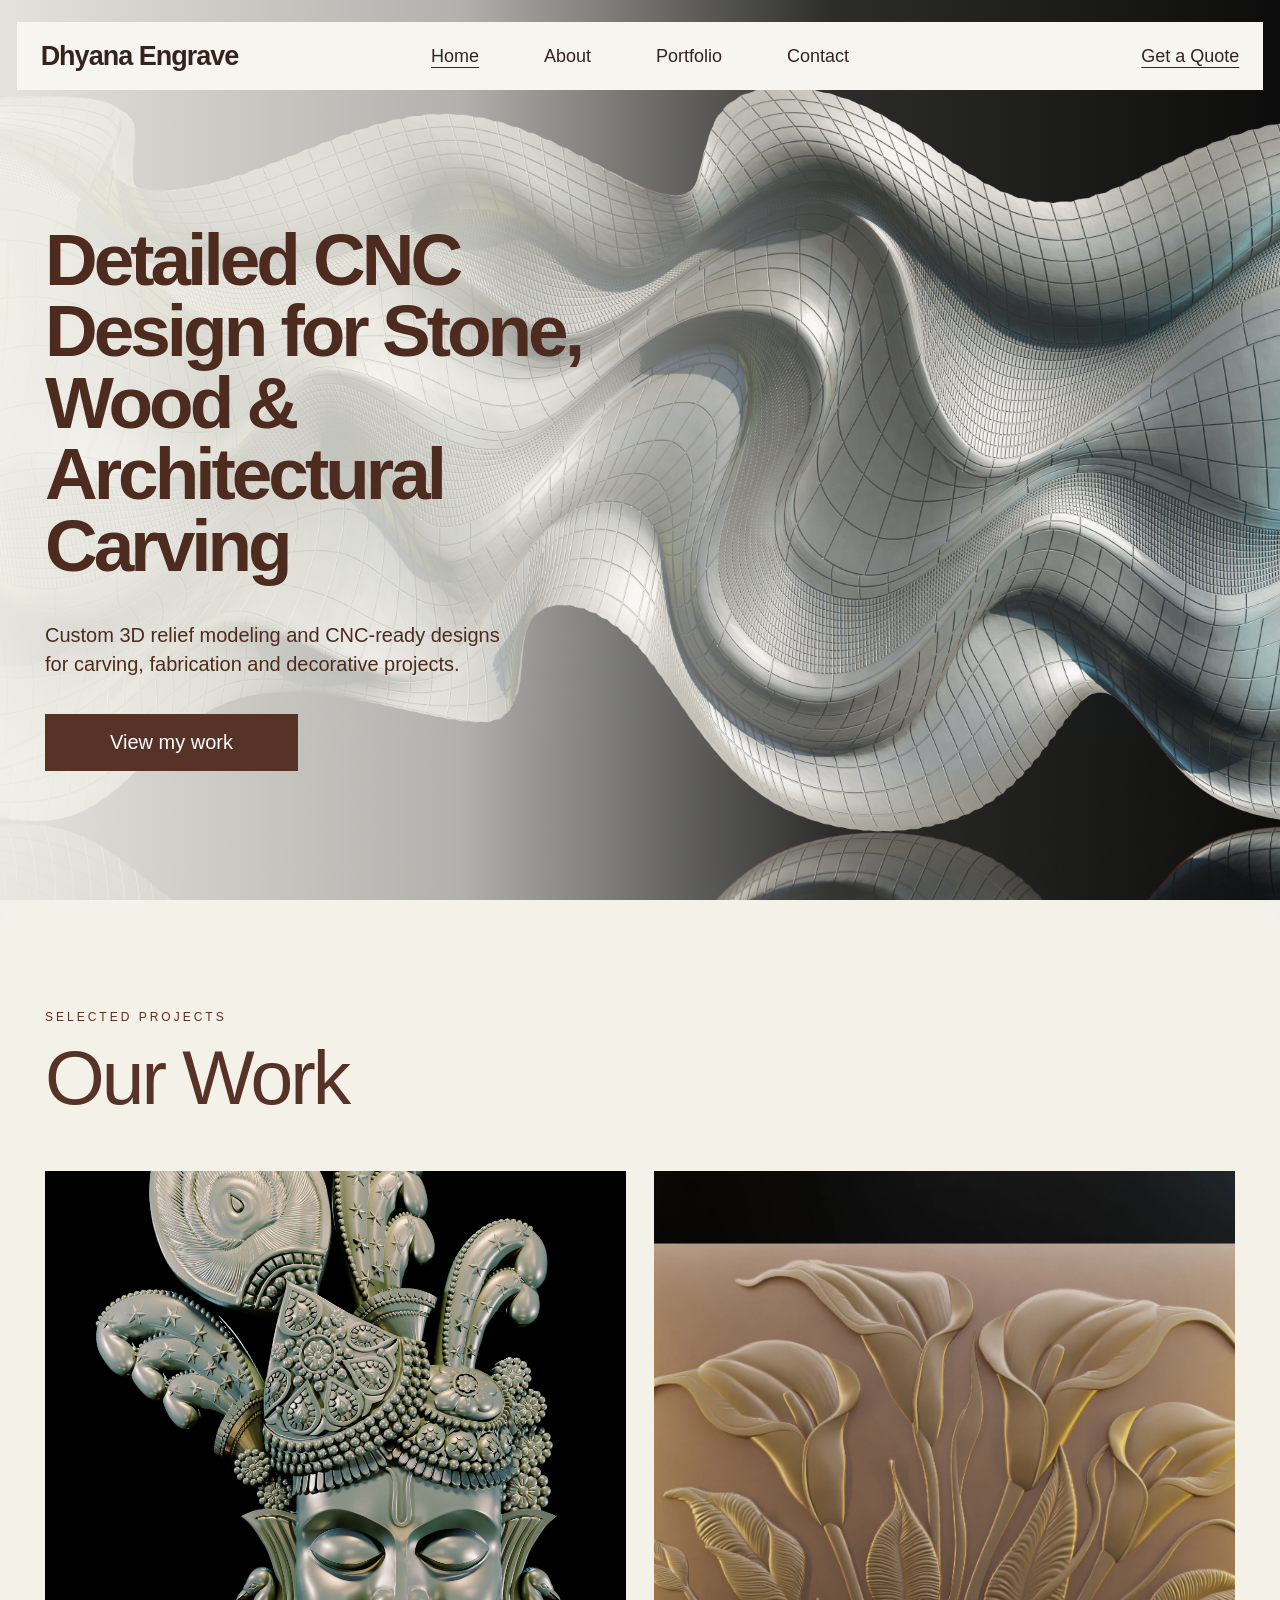
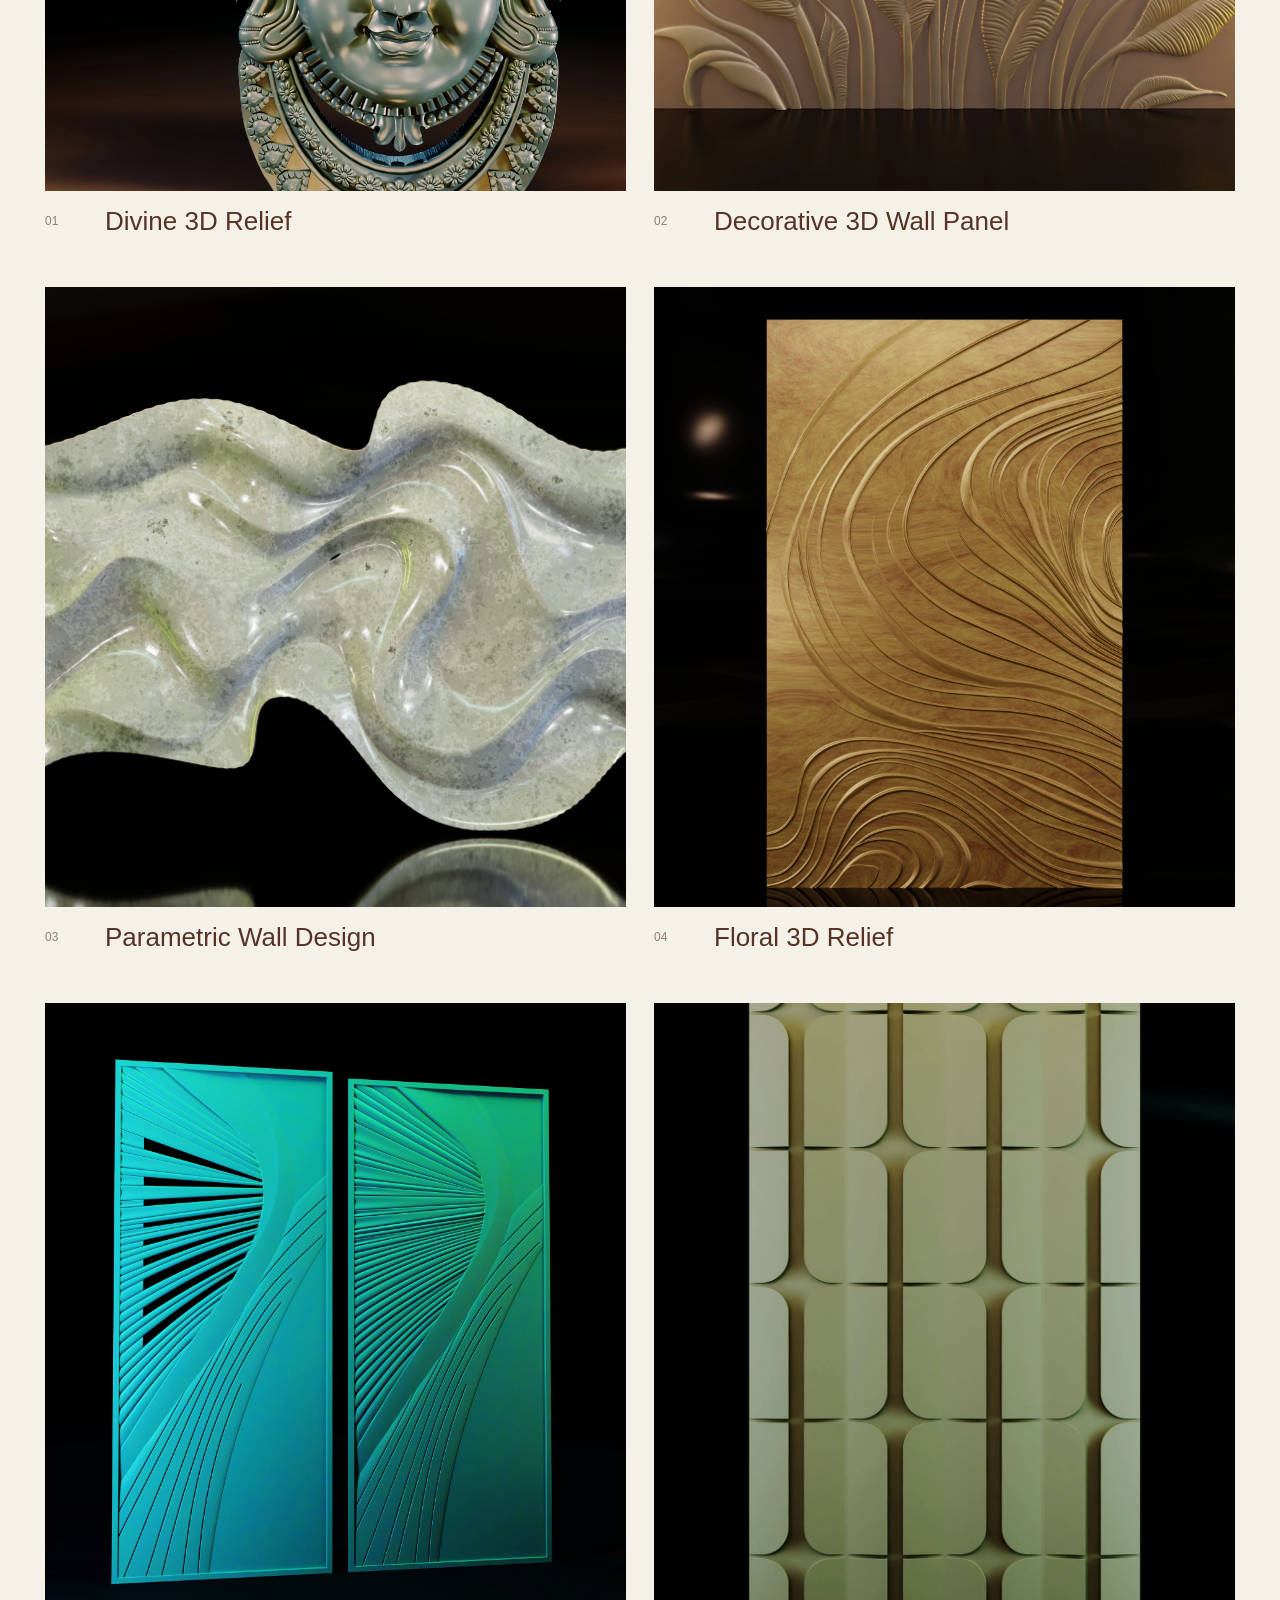
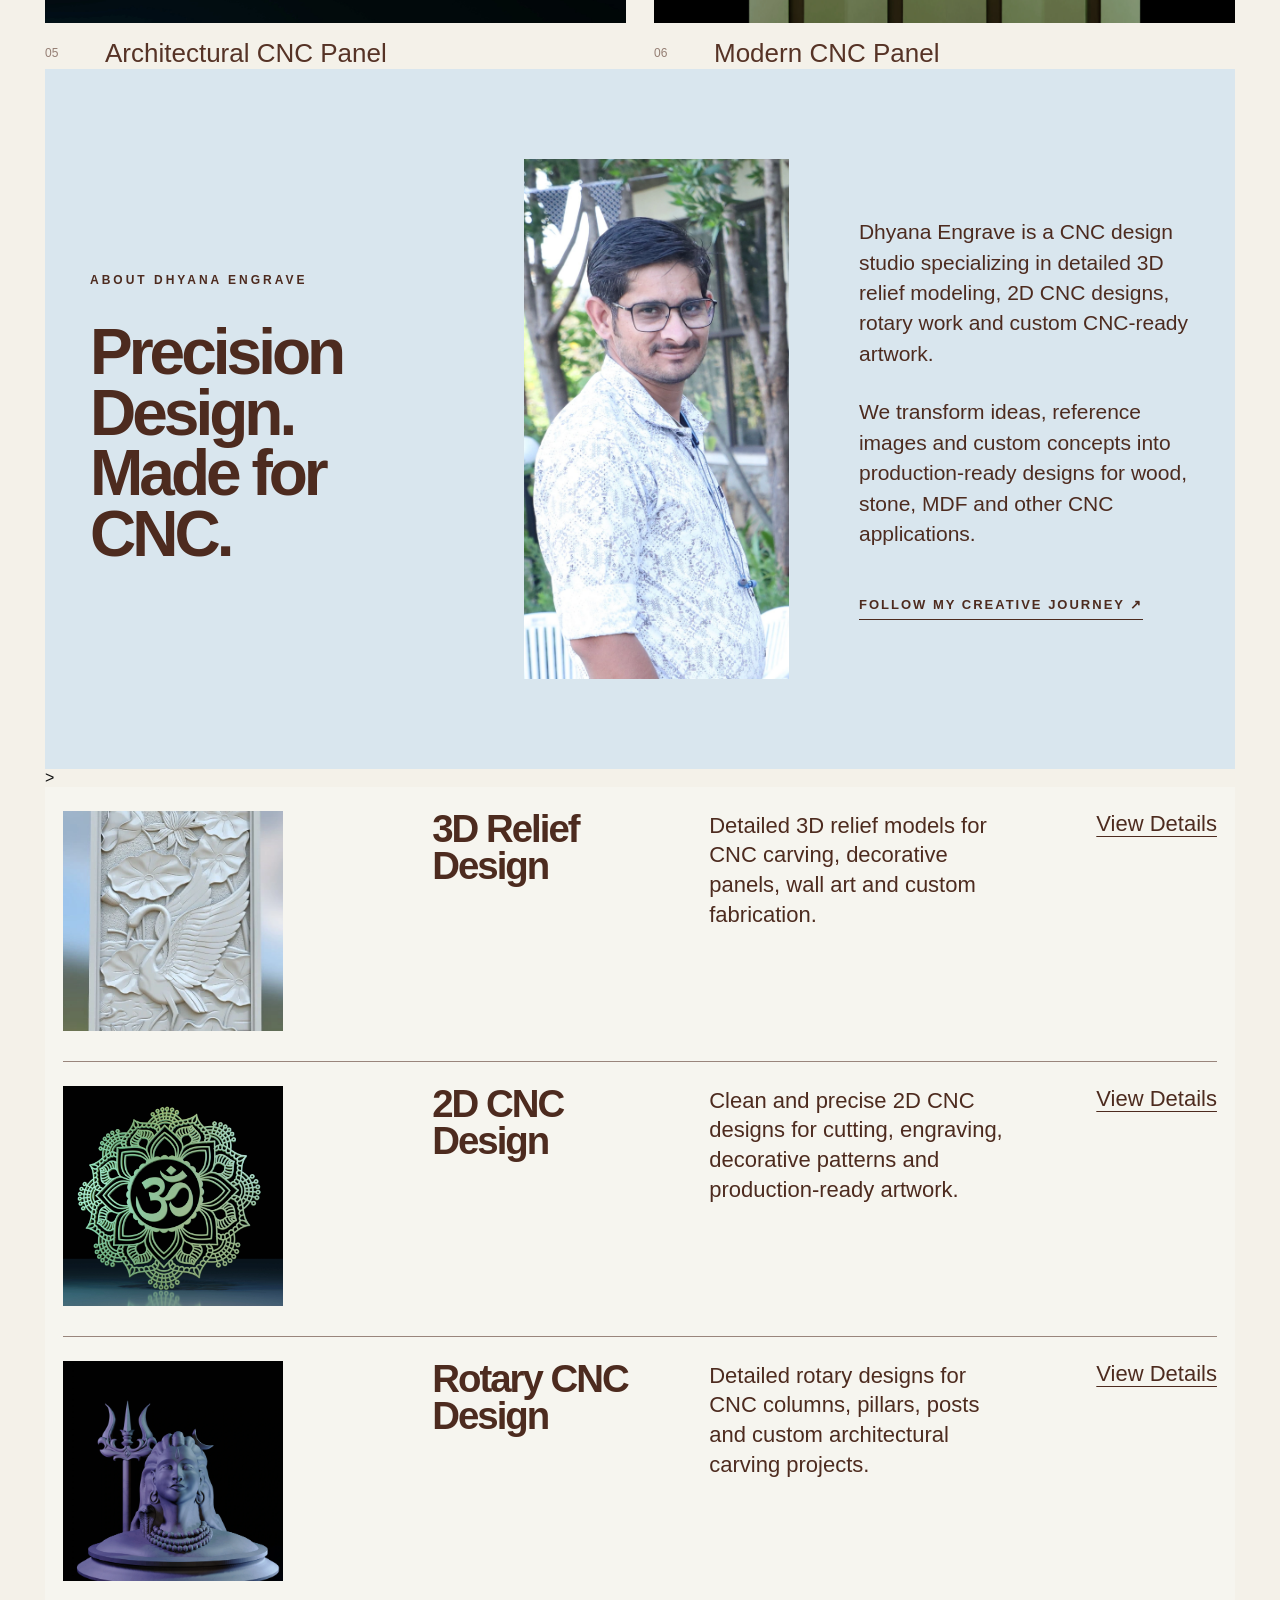
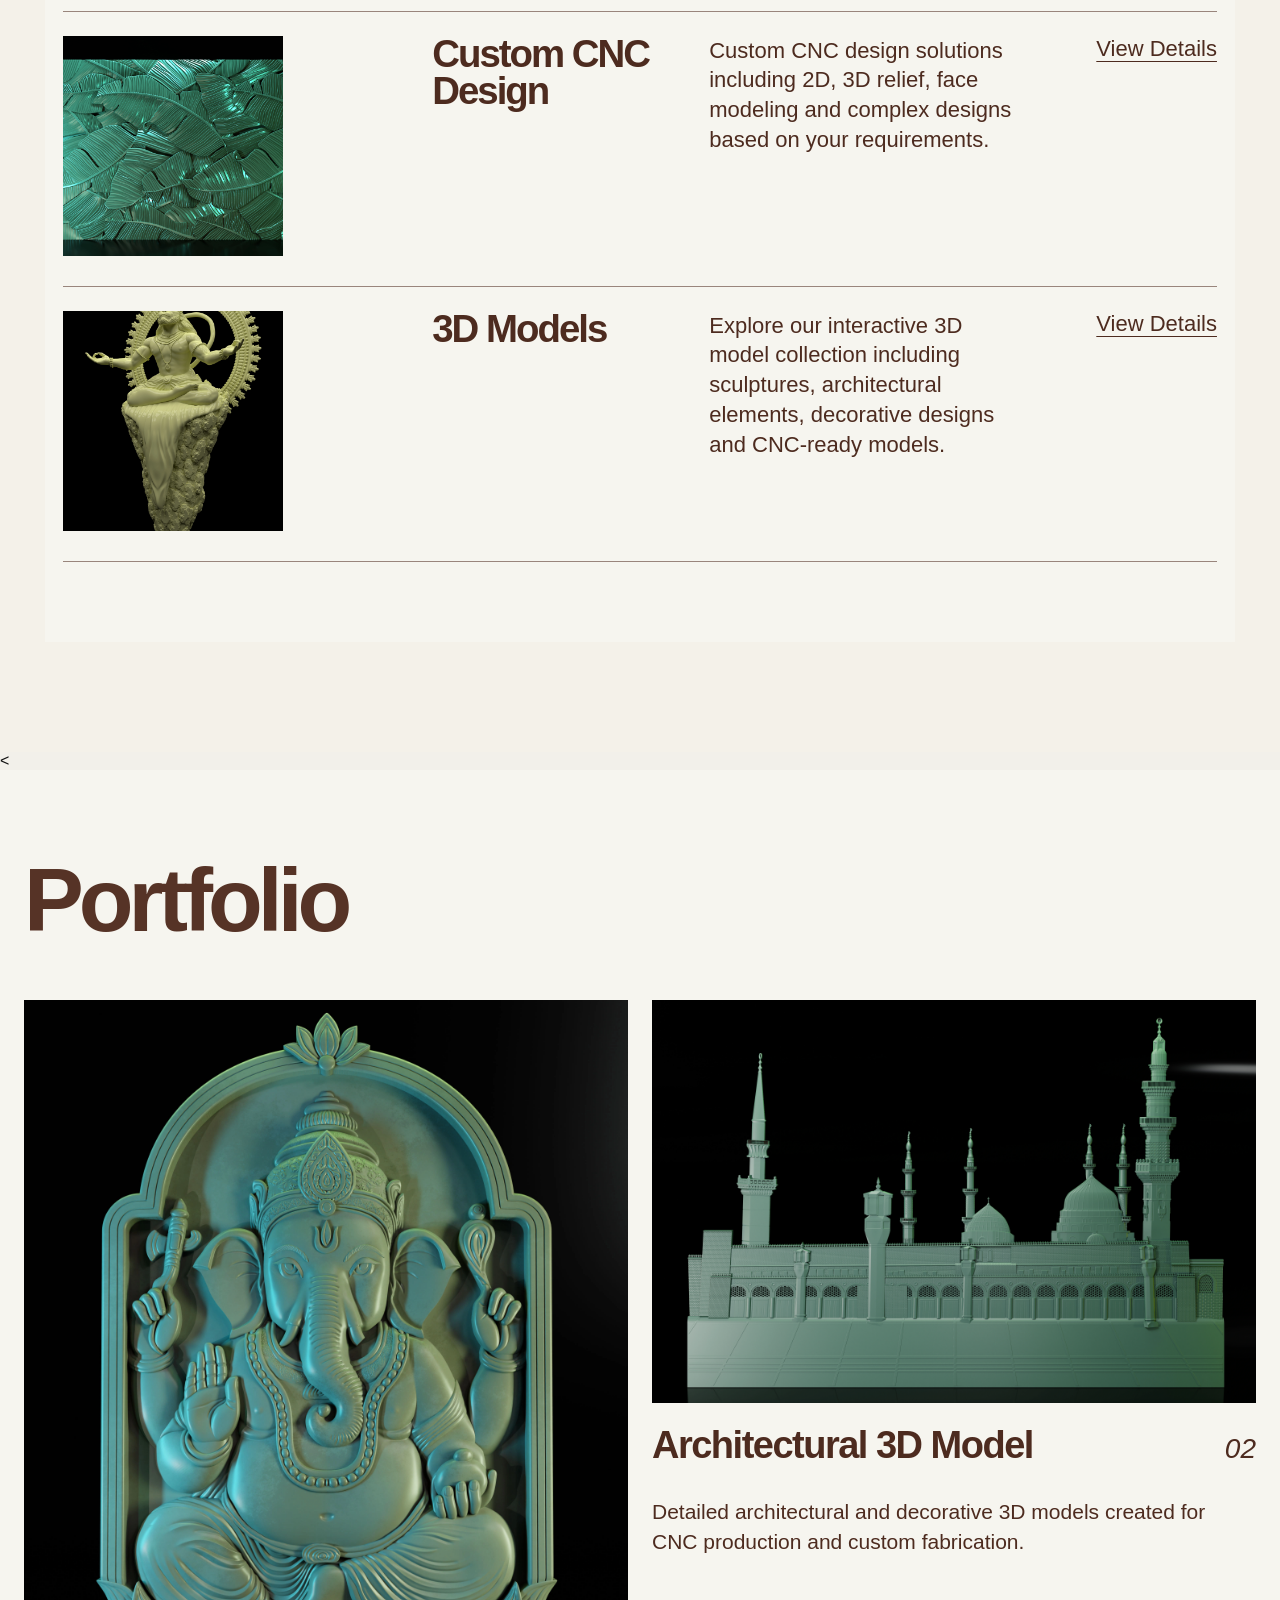
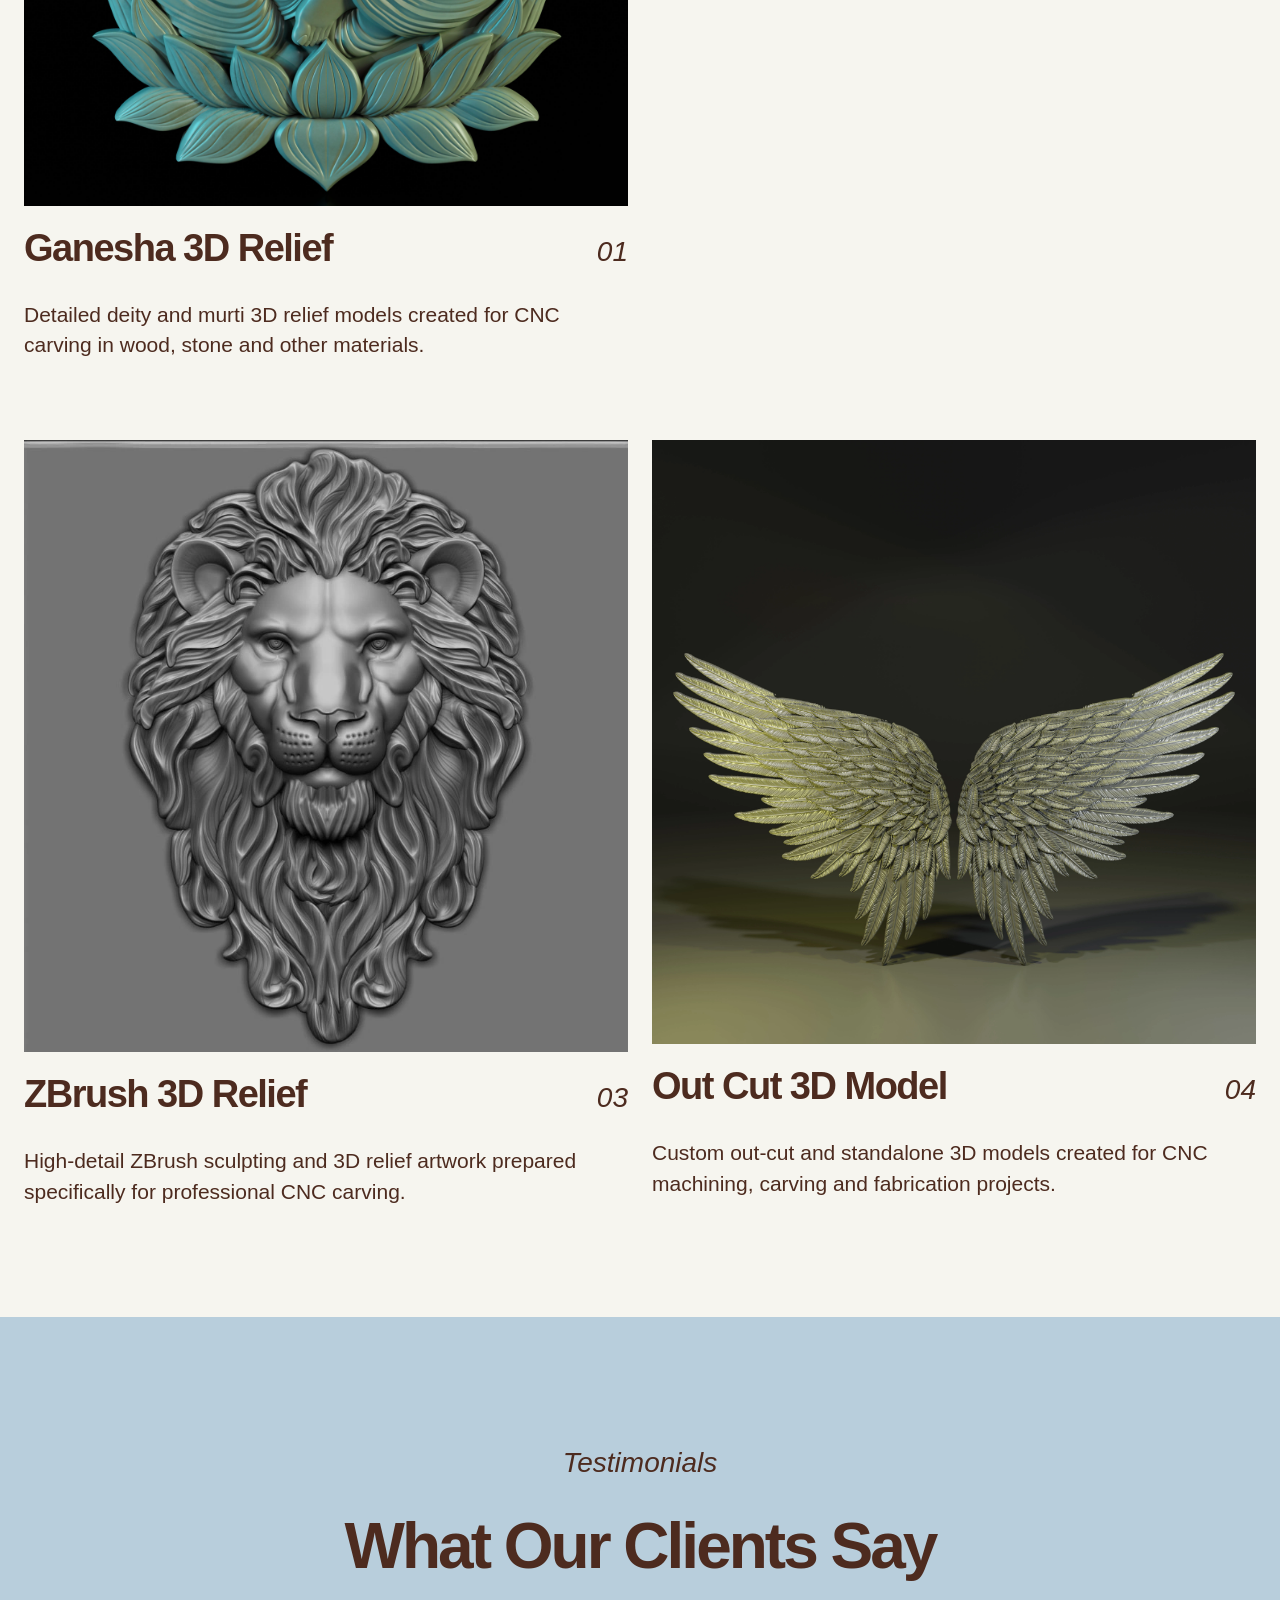
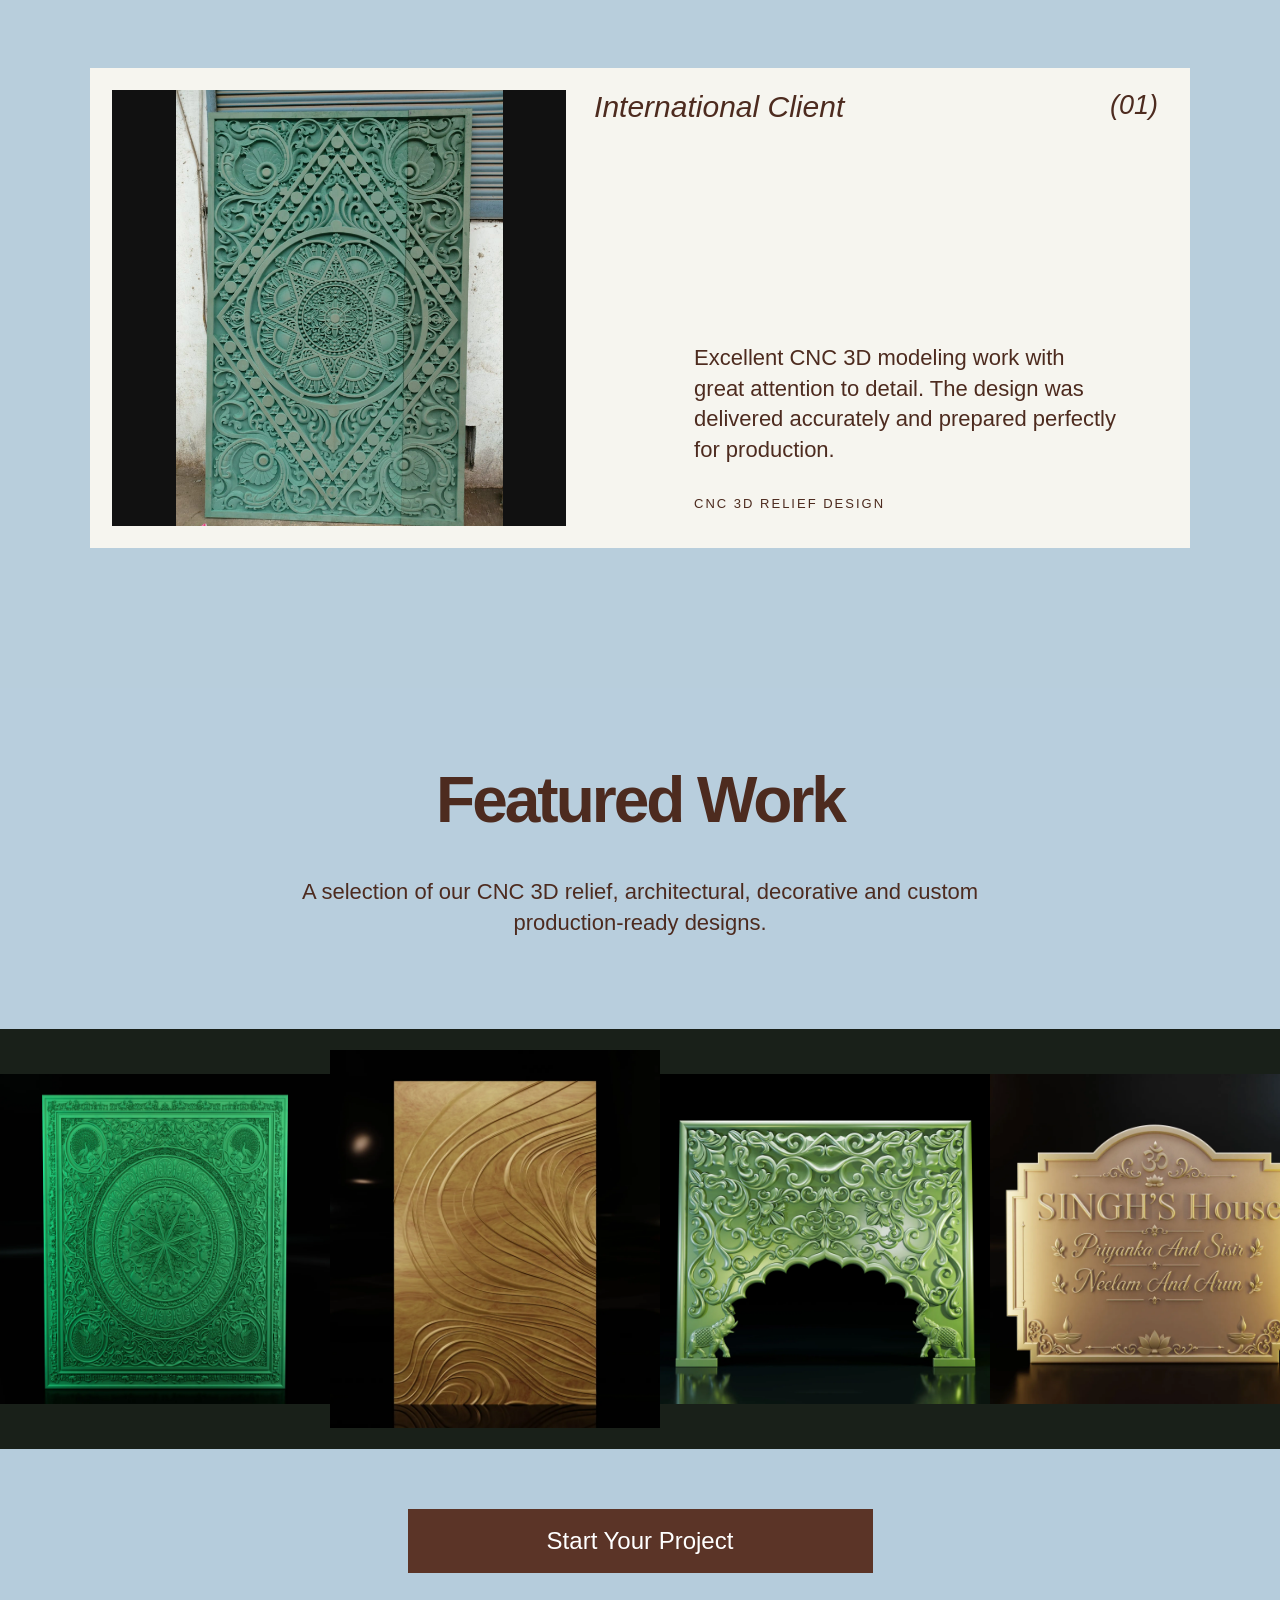
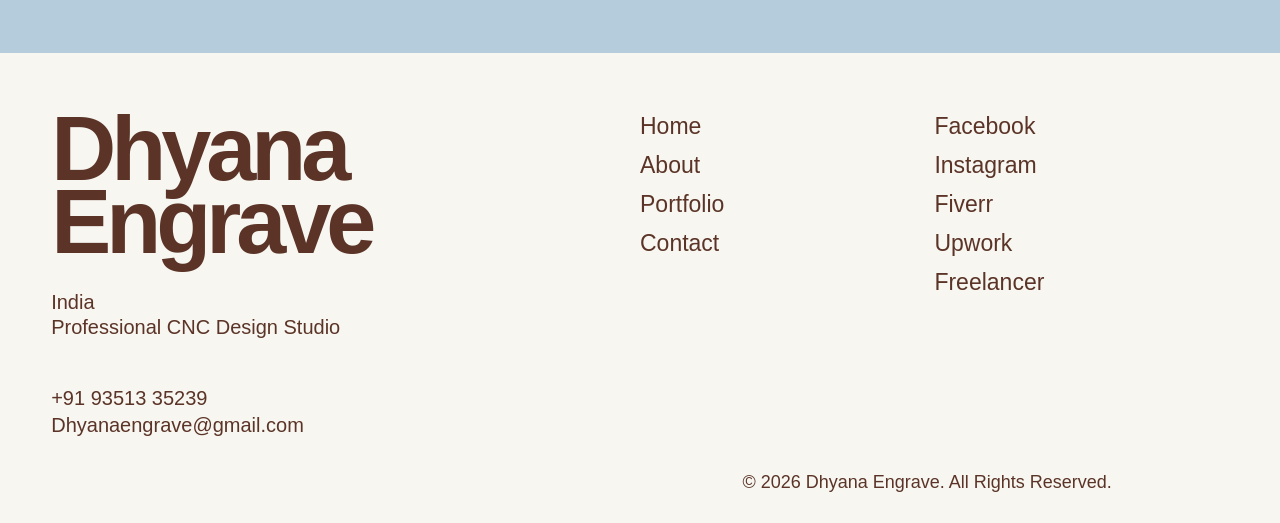
==== commit eb08d9e3: "Update website galleries and 3D models" ====
--- a/index.html
+++ b/index.html
@@ -63,7 +63,7 @@
     <div class="portfolio-grid">
 
         <a href="#" class="portfolio-card">
-            <img src="project/project-1.webp" alt="Divine 3D Relief">
+           <img src="project/project-1.webp" alt="3D Relief Design" loading="lazy">
             <div class="portfolio-info">
                 <span>01</span>
                 <h3>Divine 3D Relief</h3>
@@ -216,6 +216,26 @@
 
         <a href="custom-design.html">View Details</a>
     </div>
+     <!-- SERVICE 05 - 3D MODELS -->
+        <div class="service-row">
+
+            <div class="service-image">
+                <img src="service/service-5.webp" alt="Interactive 3D Models">
+            </div>
+
+            <h2>3D Models</h2>
+
+            <p>
+                Explore our interactive 3D model collection including
+                sculptures, architectural elements, decorative designs
+                and CNC-ready models.
+            </p>
+
+            <a href="3d-models.html">View Details</a>
+
+        </div>
+
+</section>
 
 </section>
 <<!-- ================= NEW PORTFOLIO ================= -->
@@ -248,28 +268,26 @@
 
         </a>
 
-
-        <!-- ================= 02 3D MODEL ================= -->
-
-        <a href="3d-model.html" class="cnc-project">
-
-            <img
-                src="portfolio/portfolio-2.webp"
-                alt="Architectural 3D Model"
-            >
-
-            <div class="cnc-project-heading">
-                <h3>Architectural 3D Model</h3>
-                <span>02</span>
-            </div>
-
-            <p>
-                Detailed architectural and decorative 3D models
-                created for CNC production and custom fabrication.
-            </p>
-
-        </a>
-
+<!-- ================= 02 3D MODEL ================= -->
+
+<a href="3d-model.html" class="cnc-project">
+
+    <img
+        src="portfolio/portfolio-2.webp"
+        alt="Architectural 3D Model"
+    >
+
+    <div class="cnc-project-heading">
+        <h3>Architectural 3D Model</h3>
+        <span>02</span>
+    </div>
+
+    <p>
+        Detailed architectural and decorative 3D models
+        created for CNC production and custom fabrication.
+    </p>
+
+</a>
 
         <!-- ================= 03 ZBRUSH ================= -->
 
@@ -611,16 +629,20 @@
     </div>
 
 
-    <!-- RIGHT -->
-    <div class="footer-social">
-
-        <a href="https://www.facebook.com/profile.php?id=61593820147882">Facebook</a>
-        <a href="https://www.instagram.com/dhyana.engrave?stkn=aHQzczQ1eHhqanVw">Instagram</a>
-        <a href="#" target="_blank">LinkedIn</a>
-       <a href="https://www.upwork.com/freelancers/~0134ef82fd2213c7c5" target="_blank">Upwork</a>
-        <a href="https://www.freelancer.in/u/dhyanae">Freelancer</a>
-
-    </div>
+   <!-- RIGHT -->
+<div class="footer-social">
+
+    <a href="https://www.facebook.com/profile.php?id=61593820147882" target="_blank">Facebook</a>
+
+    <a href="https://www.instagram.com/dhyana.engrave?stkn=aHQzczQ1eHhqanVw" target="_blank">Instagram</a>
+
+    <a href="https://www.fiverr.com/dhyanaengrave" target="_blank">Fiverr</a>
+
+    <a href="https://www.upwork.com/freelancers/~0134ef82fd2213c7c5" target="_blank">Upwork</a>
+
+    <a href="https://www.freelancer.in/u/dhyanae" target="_blank">Freelancer</a>
+
+</div>
 
 
     <!-- COPYRIGHT -->
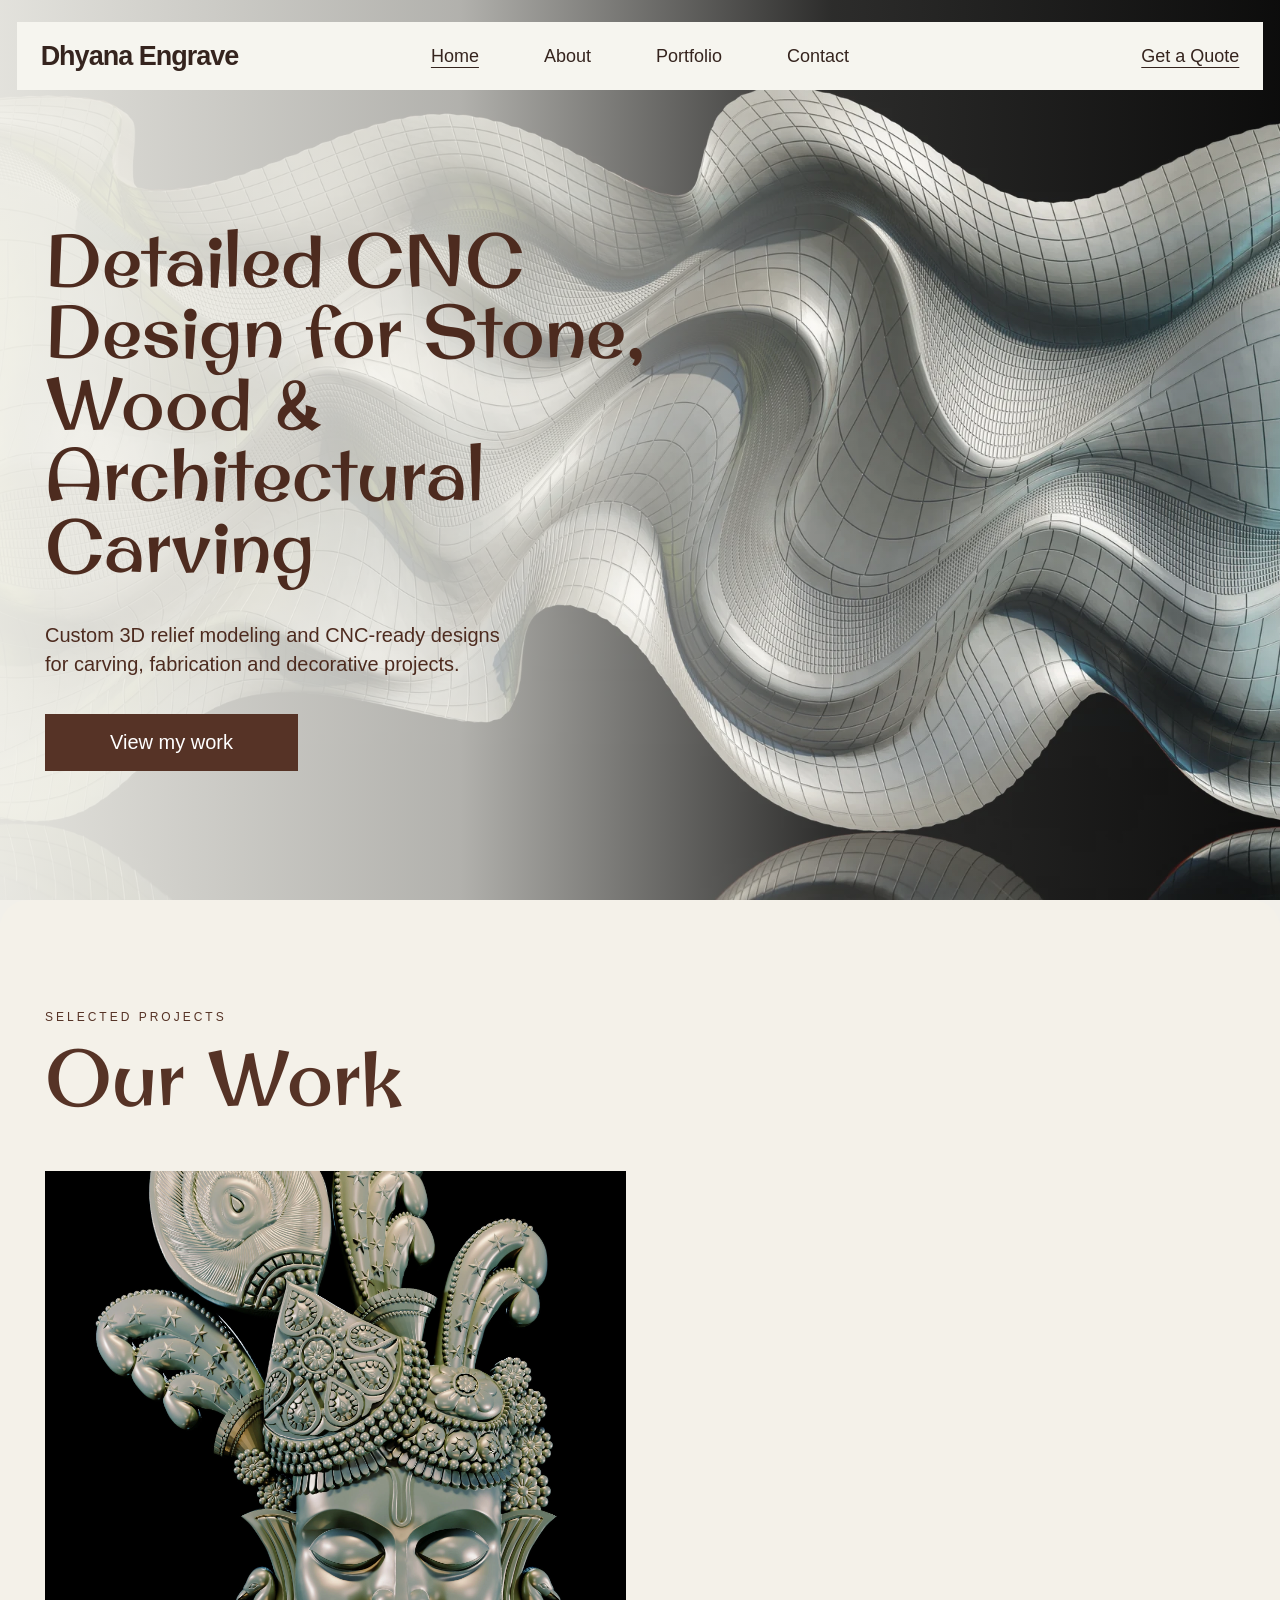
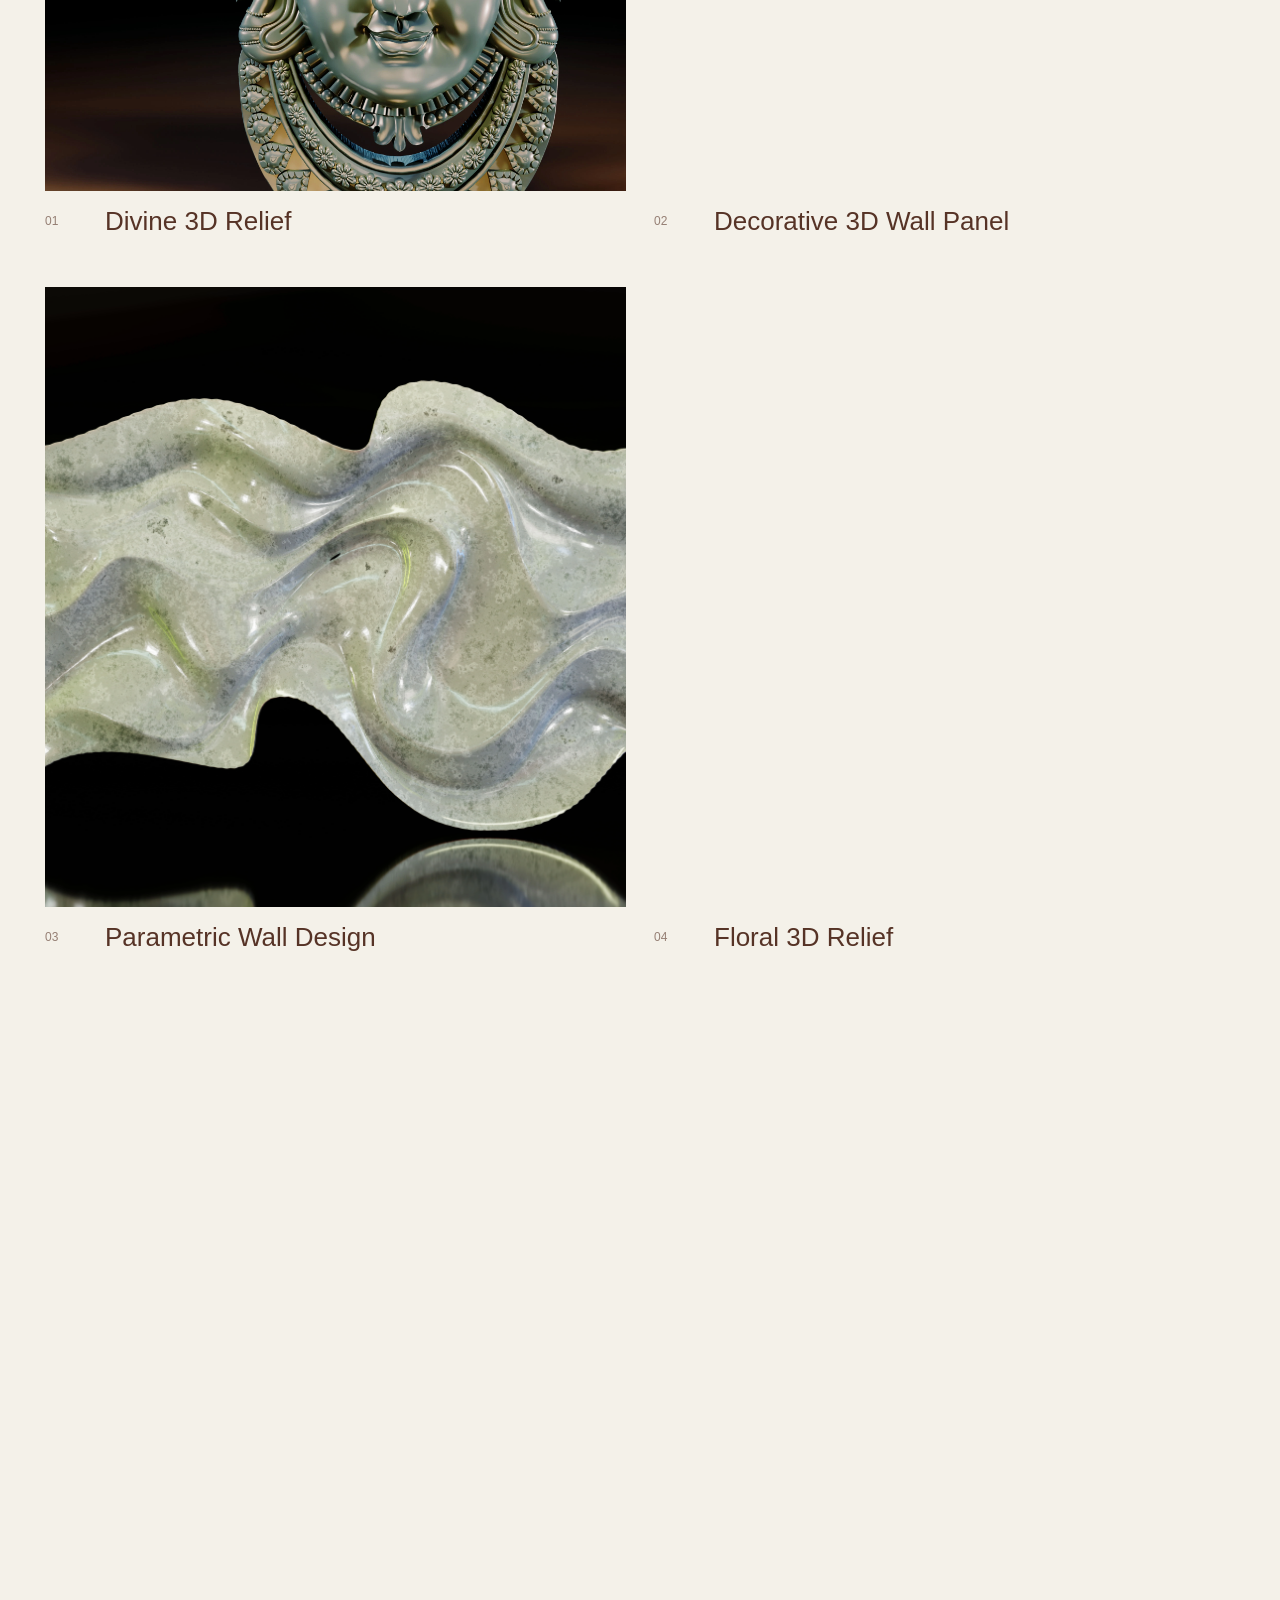
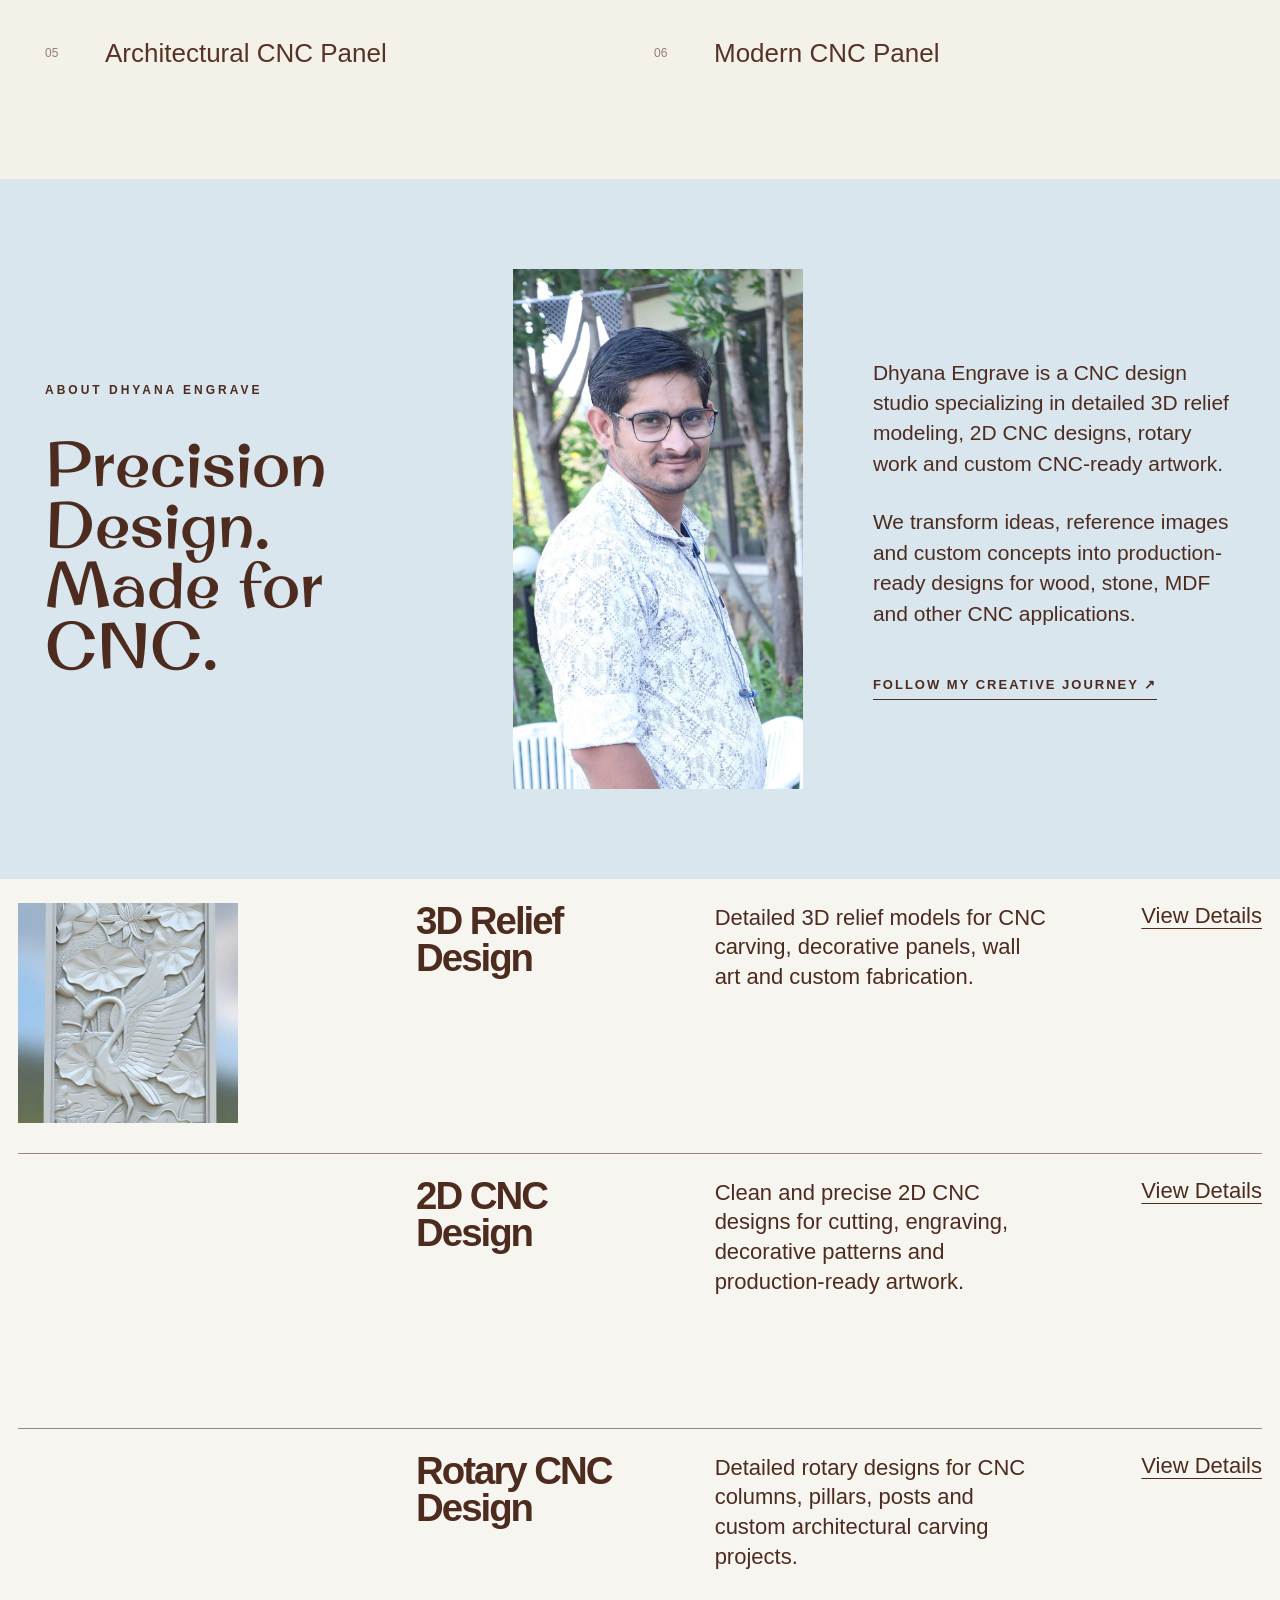
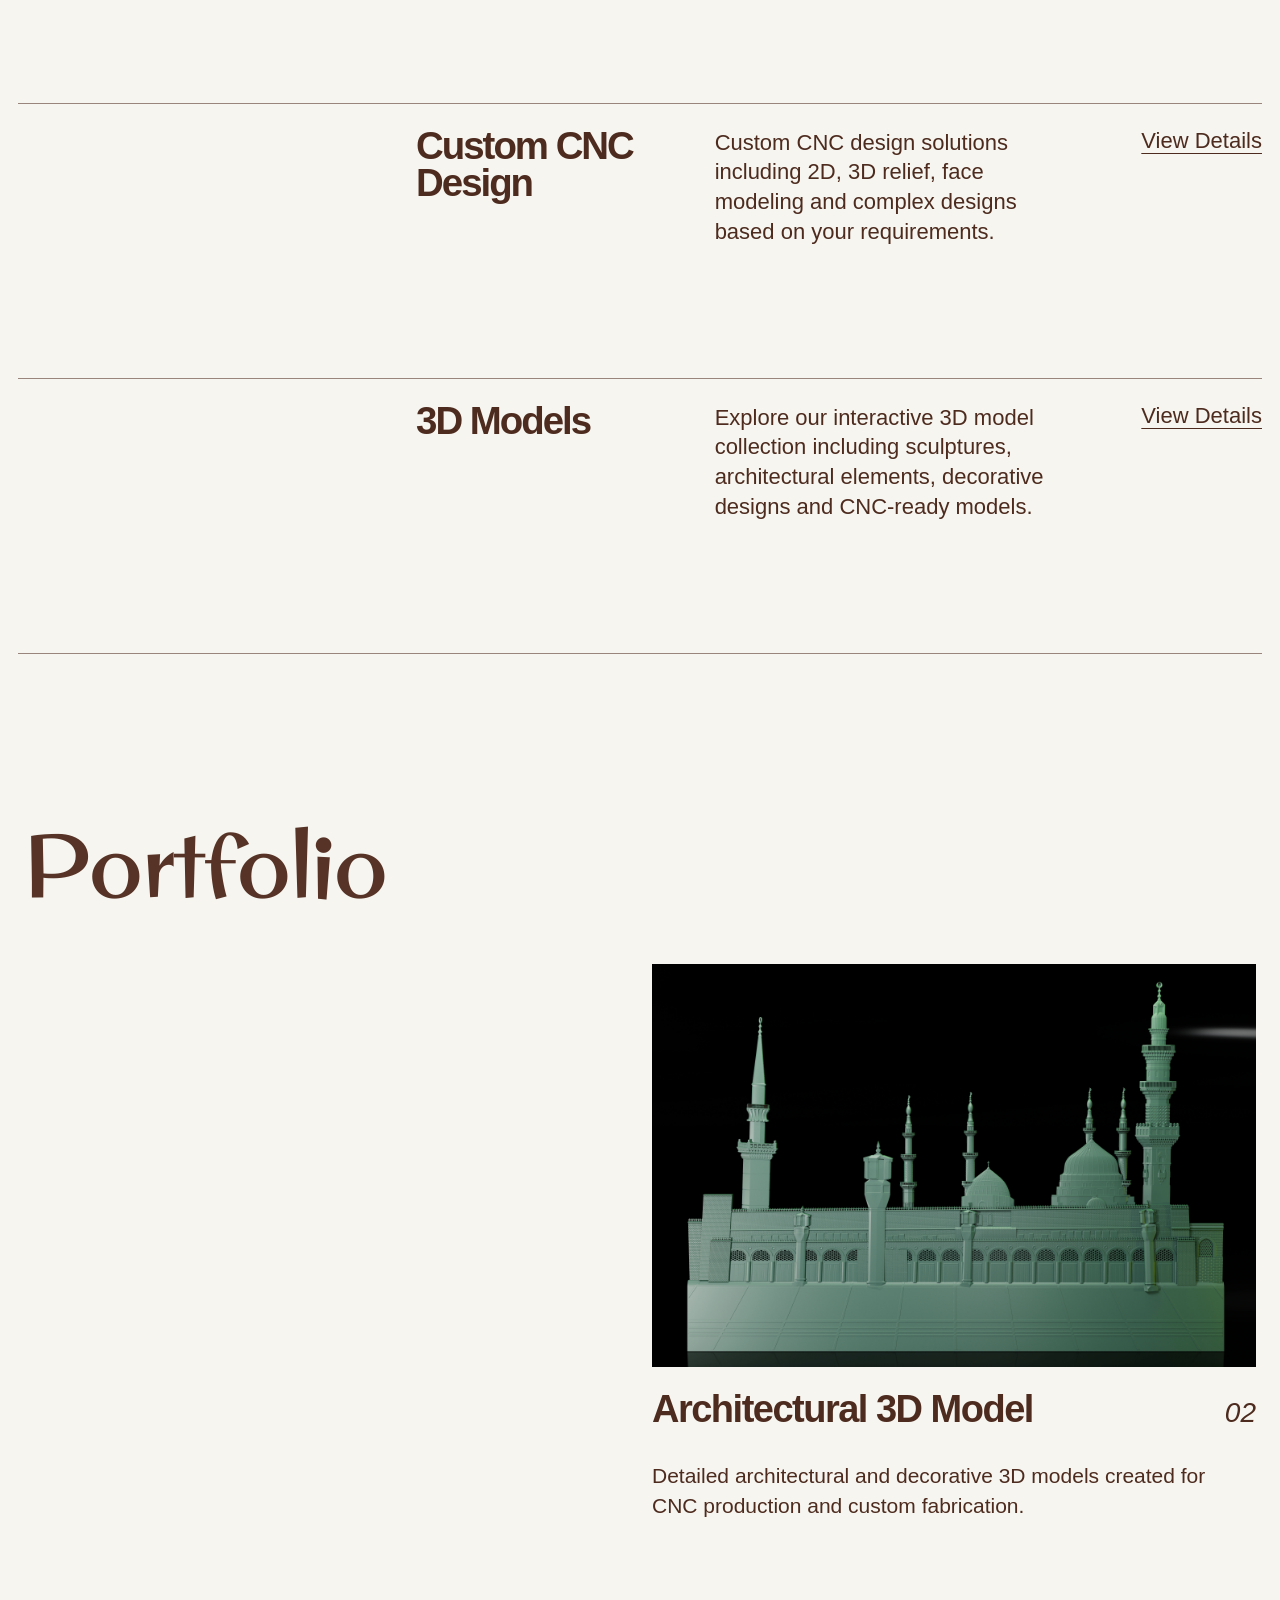
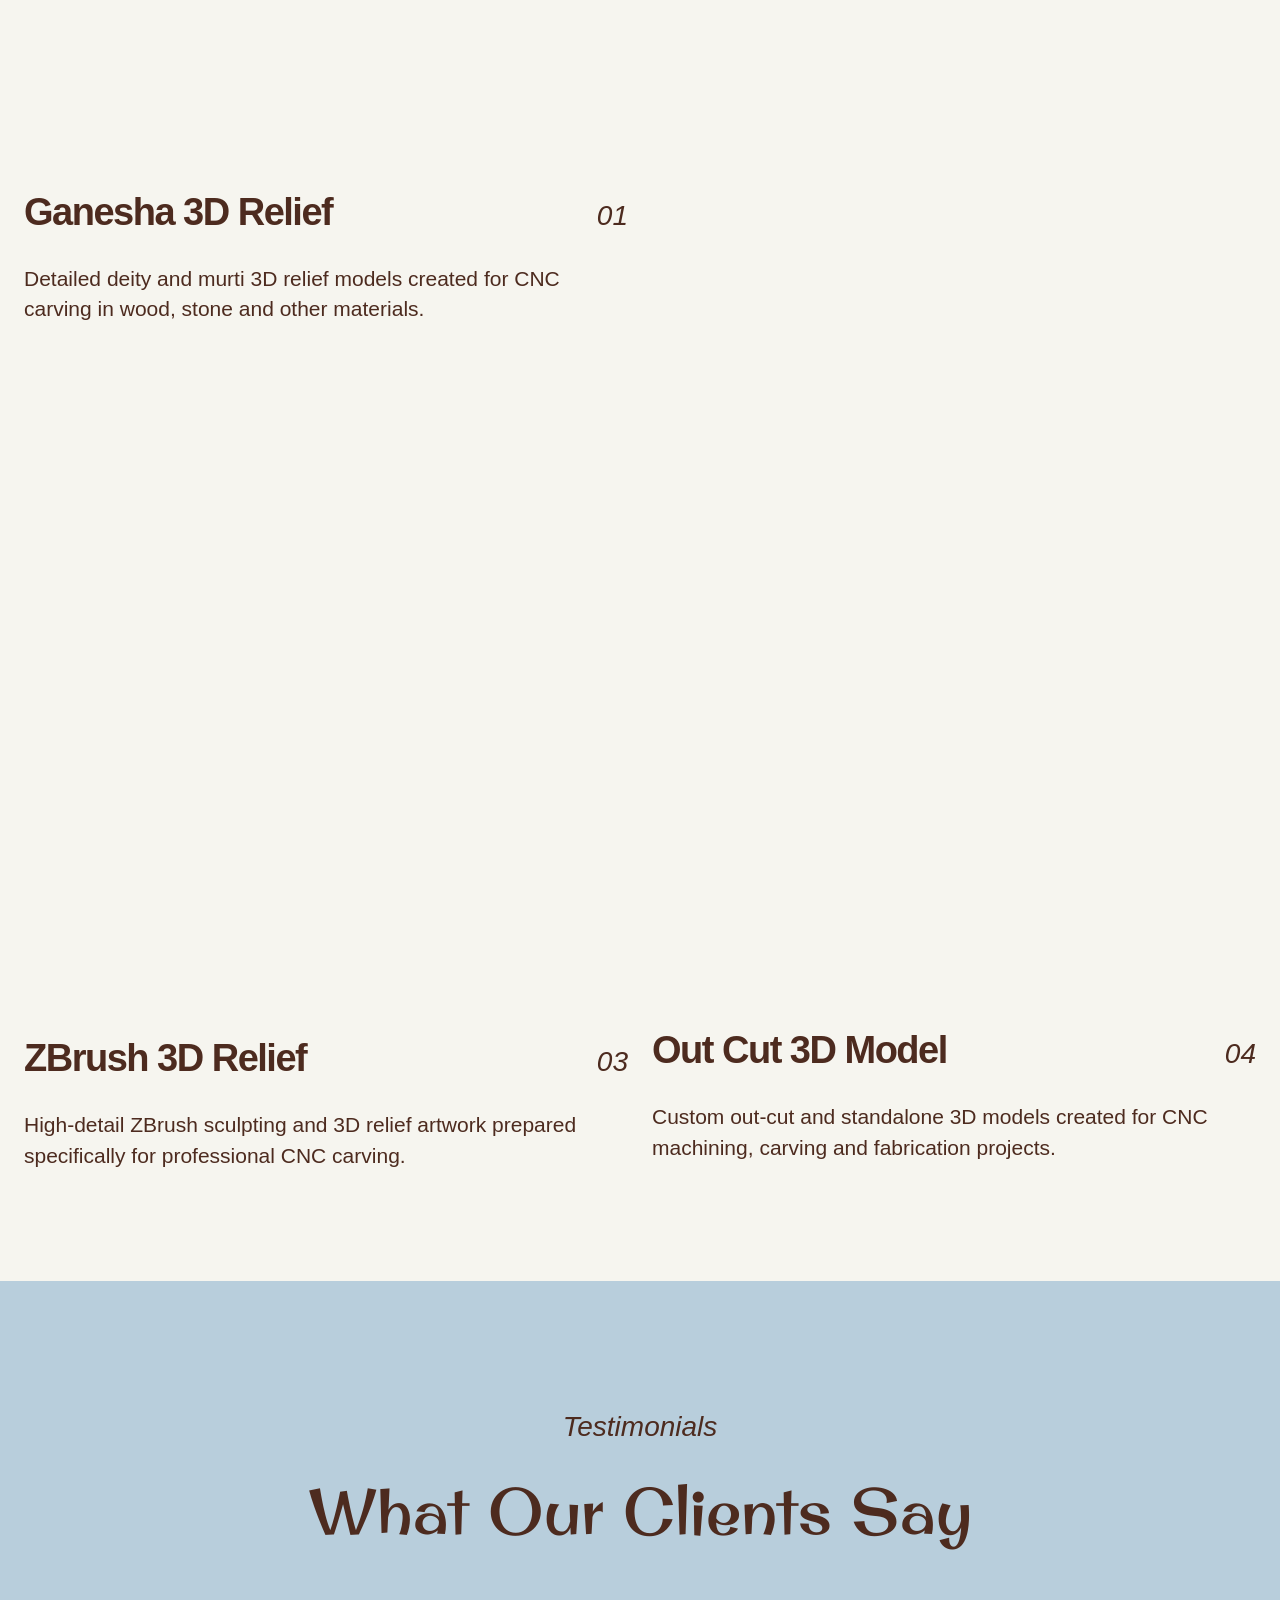
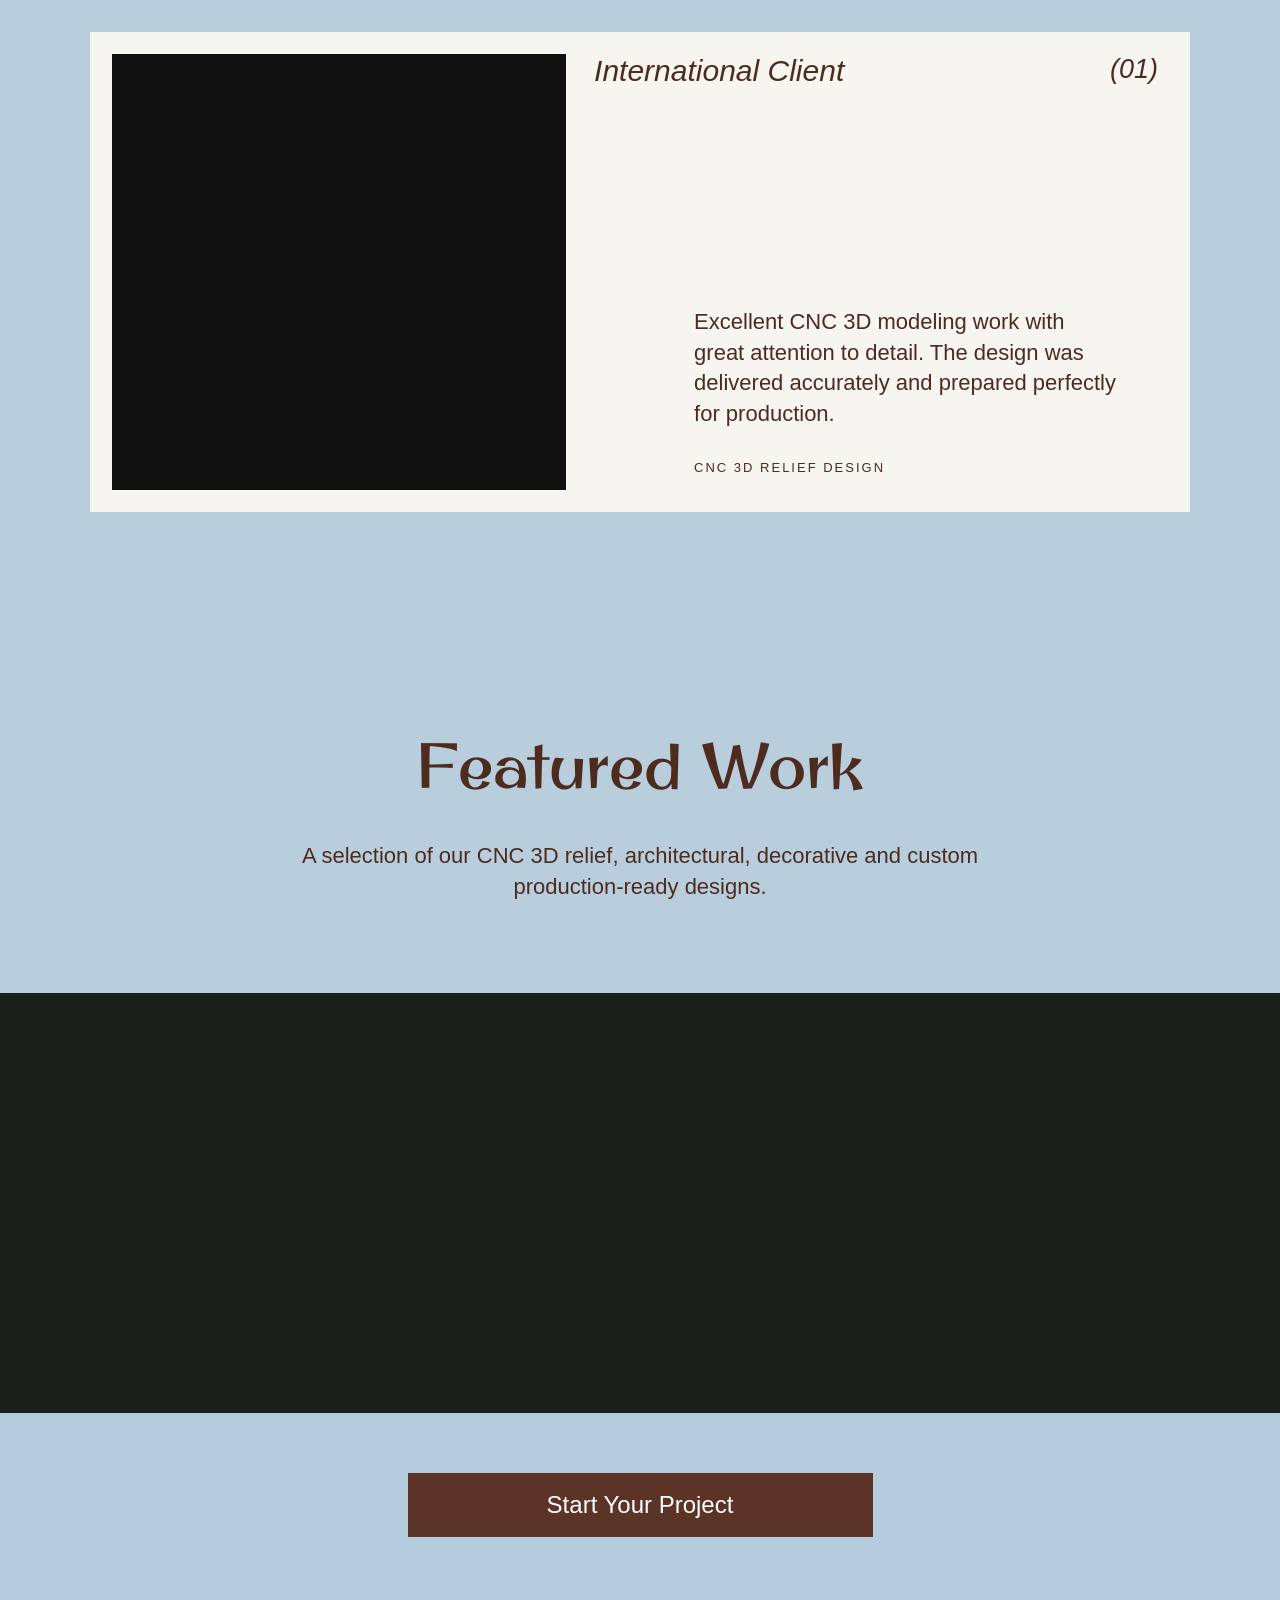
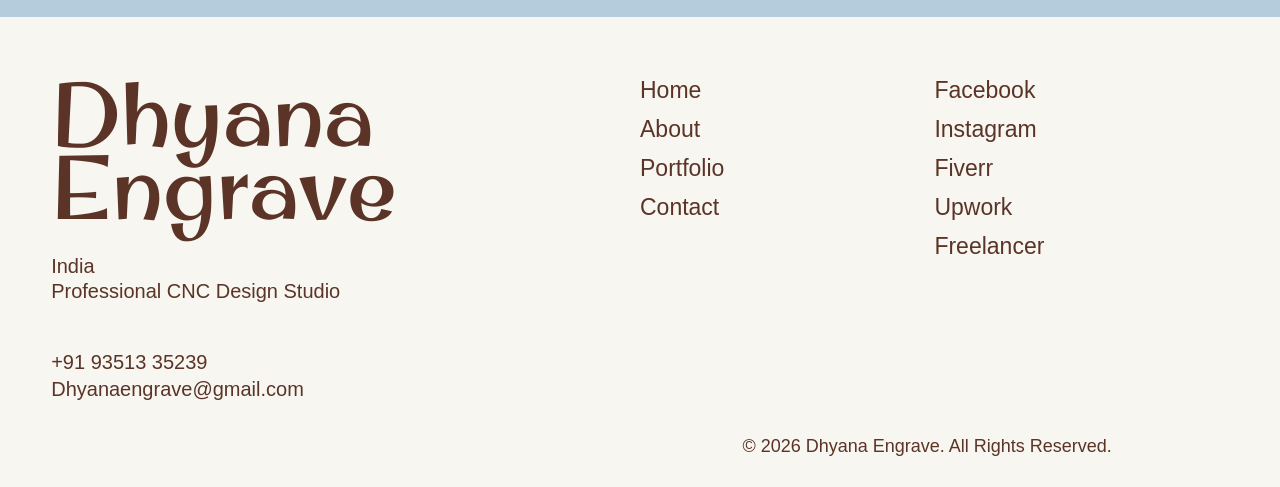
==== commit 3ee1126e: "Publish responsive homepage with Original Surfer and optimized hero images" ====
--- a/index.html
+++ b/index.html
@@ -1,657 +1,1334 @@
-<!DOCTYPE html>
-<html lang="en">
-
-<head>
-    <meta charset="UTF-8">
-    <meta name="viewport" content="width=device-width, initial-scale=1.0">
-
-    <title>Dhyana Engrave | 3D CNC Design Studio</title>
-
-    <link rel="stylesheet" href="style.css">
-</head>
-
-<body>
-
-   <header class="header">
-
-    <a href="#" class="brand">
-        Dhyana Engrave
-    </a>
-
-    <nav class="nav">
-        <a href="#" class="active">Home</a>
-        <a href="#about">About</a>
-        <a href="#work">Portfolio</a>
-        <a href="#contact">Contact</a>
-    </nav>
-
-   <a href="contact.html" class="quote-link">
-    Get a Quote
-</a>
-
-</header>
-
-<section class="hero" id="home">
-
-    <div class="hero-bg"></div>
-
-    <div class="hero-text">
-        <h1>
-            Detailed CNC<br>
-            Design for Stone,<br>
-            Wood &<br>
-            Architectural<br>
-            Carving
-        </h1>
-
-        <p>
-            Custom 3D relief modeling and CNC-ready designs
-            for carving, fabrication and decorative projects.
-        </p>
-
-        <a href="#work" class="hero-btn">View my work</a>
-    </div>
-
-</section>
-<section id="work" class="portfolio-section">
-
-    <div class="portfolio-heading">
-        <p>SELECTED PROJECTS</p>
-        <h2>Our Work</h2>
-    </div>
-
-    <div class="portfolio-grid">
-
-        <a href="#" class="portfolio-card">
-           <img src="project/project-1.webp" alt="3D Relief Design" loading="lazy">
-            <div class="portfolio-info">
-                <span>01</span>
-                <h3>Divine 3D Relief</h3>
-            </div>
-        </a>
-
-        <a href="#" class="portfolio-card">
-          <img src="project/project-2.webp" alt="Photo to 3D">
-            <div class="portfolio-info">
-                <span>02</span>
-                <h3>Decorative 3D Wall Panel</h3>
-            </div>
-        </a>
-
-        <a href="#" class="portfolio-card">
-           <img src="project/project-3.webp" alt="CNC Carving">
-            <div class="portfolio-info">
-                <span>03</span>
-                <h3>Parametric Wall Design</h3>
-            </div>
-        </a>
-
-        <a href="#" class="portfolio-card">
-           <img src="project/project-4.webp" alt="Murti and Temple Design">
-            <div class="portfolio-info">
-                <span>04</span>
-                <h3>Floral 3D Relief</h3>
-            </div>
-        </a>
-
-        <a href="#" class="portfolio-card">
-          <img src="project/project-5.webp" alt="Decorative Panels">
-            <div class="portfolio-info">
-                <span>05</span>
-                <h3>Architectural CNC Panel</h3>
-            </div>
-        </a>
-
-        <a href="#" class="portfolio-card">
-            <img src="project/project-6.webp" alt="Architectural CNC Design">
-            <div class="portfolio-info">
-                <span>06</span>
-                <h3>Modern CNC Panel</h3>
-            </div>
-        </a>
-
-    </div>
-
-</section<!-- ================= ABOUT ================= -->
-<section class="about-section" id="about">
-
-    <div class="about-left">
-        <p class="about-label">ABOUT DHYANA ENGRAVE</p>
-
-        <h2>
-            Precision Design.<br>
-            Made for CNC.
-        </h2>
-    </div>
-
-    <div class="about-photo">
-        <img src="about-me.webp.webp" alt="Dhyana Engrave CNC Designer">
-    </div>
-
-    <div class="about-right">
-        <p>
-            Dhyana Engrave is a CNC design studio specializing in
-            detailed 3D relief modeling, 2D CNC designs, rotary work
-            and custom CNC-ready artwork.
-        </p>
-
-        <p>
-            We transform ideas, reference images and custom concepts
-            into production-ready designs for wood, stone, MDF
-            and other CNC applications.
-        </p>
-
-        <a href="https://www.instagram.com/vinodkumarjangid_97?stkn=MTh5bnQ2NHV5MmtjZQ=="
-   target="_blank"
-   rel="noopener noreferrer"
-   class="personal-instagram">
-   FOLLOW MY CREATIVE JOURNEY ↗
-</a>
-    </div>
-
-</section>
->
-<section class="services" id="services">
-
-    <!-- SERVICE 01 -->
-    <div class="service-row">
-        <div class="service-image">
-            <img src="service/service-1.webp" alt="3D Relief Design">
-        </div>
-
-        <h2>3D Relief<br>Design</h2>
-
-        <p>
-            Detailed 3D relief models for CNC carving, decorative panels,
-            wall art and custom fabrication.
-        </p>
-
-        <a href="3d-relief.html">View Details</a>
-    </div>
-
-    <!-- SERVICE 02 -->
-    <div class="service-row">
-        <div class="service-image">
-           <img src="service/service-2.webp" alt="2D CNC Design">
-        </div>
-
-        <h2>2D CNC<br>Design</h2>
-
-        <p>
-            Clean and precise 2D CNC designs for cutting, engraving,
-            decorative patterns and production-ready artwork.
-        </p>
-
-        <a href="2d-design.html">View Details</a>
-    </div>
-
-    <!-- SERVICE 03 -->
-    <div class="service-row">
-        <div class="service-image">
-           <img src="service/service-3.webp" alt="Rotary CNC Design">
-        </div>
-
-        <h2>Rotary CNC<br>Design</h2>
-
-        <p>
-            Detailed rotary designs for CNC columns, pillars, posts
-            and custom architectural carving projects.
-        </p>
-
-        <a href="rotary-cnc.html">View Details</a>
-    </div>
-
-    <!-- SERVICE 04 -->
-    <div class="service-row">
-        <div class="service-image">
-           <img src="service/service-4.webp" alt="Custom CNC Design">
-        </div>
-
-        <h2>Custom CNC<br>Design</h2>
-
-        <p>
-            Custom CNC design solutions including 2D, 3D relief,
-            face modeling and complex designs based on your requirements.
-        </p>
-
-        <a href="custom-design.html">View Details</a>
-    </div>
-     <!-- SERVICE 05 - 3D MODELS -->
-        <div class="service-row">
-
-            <div class="service-image">
-                <img src="service/service-5.webp" alt="Interactive 3D Models">
-            </div>
-
-            <h2>3D Models</h2>
-
-            <p>
-                Explore our interactive 3D model collection including
-                sculptures, architectural elements, decorative designs
-                and CNC-ready models.
-            </p>
-
-            <a href="3d-models.html">View Details</a>
-
-        </div>
-
-</section>
-
-</section>
-<<!-- ================= NEW PORTFOLIO ================= -->
-
-<section class="cnc-portfolio" id="cnc-portfolio">
-
-    <h2 class="cnc-portfolio-title">Portfolio</h2>
-
-    <div class="cnc-portfolio-grid">
-
-
-        <!-- ================= 01 MURTI ================= -->
-
-        <a href="murti.html" class="cnc-project">
-
-            <img
-                src="portfolio/1003 3D Mukesh Ji 01_1.webp"
-                alt="Ganesha 3D Relief"
-            >
-
-            <div class="cnc-project-heading">
-                <h3>Ganesha 3D Relief</h3>
-                <span>01</span>
-            </div>
-
-            <p>
-                Detailed deity and murti 3D relief models created
-                for CNC carving in wood, stone and other materials.
-            </p>
-
-        </a>
-
-<!-- ================= 02 3D MODEL ================= -->
-
-<a href="3d-model.html" class="cnc-project">
-
-    <img
-        src="portfolio/portfolio-2.webp"
-        alt="Architectural 3D Model"
-    >
-
-    <div class="cnc-project-heading">
-        <h3>Architectural 3D Model</h3>
-        <span>02</span>
-    </div>
-
-    <p>
-        Detailed architectural and decorative 3D models
-        created for CNC production and custom fabrication.
-    </p>
-
-</a>
-
-        <!-- ================= 03 ZBRUSH ================= -->
-
-        <a href="zbrush.html" class="cnc-project">
-
-            <img
-                src="portfolio/portfolio-4.webp"
-                alt="ZBrush 3D Relief"
-            >
-
-            <div class="cnc-project-heading">
-                <h3>ZBrush 3D Relief</h3>
-                <span>03</span>
-            </div>
-
-            <p>
-                High-detail ZBrush sculpting and 3D relief artwork
-                prepared specifically for professional CNC carving.
-            </p>
-
-        </a>
-
-
-        <!-- ================= 04 OUTCUT ================= -->
-
-        <a href="outcut.html" class="cnc-project">
-
-            <img
-                src="portfolio/portfolio-5.webp"
-                alt="Out Cut 3D Model"
-            >
-
-            <div class="cnc-project-heading">
-                <h3>Out Cut 3D Model</h3>
-                <span>04</span>
-            </div>
-
-            <p>
-                Custom out-cut and standalone 3D models created
-                for CNC machining, carving and fabrication projects.
-            </p>
-
-        </a>
-
-
-    </div>
-
-</section>
-<!-- ================= TESTIMONIALS ================= -->
-
-<section class="testimonials">
-
-    <div class="testimonial-heading">
-        <p>Testimonials</p>
-        <h2>What Our Clients Say</h2>
-    </div>
-
-    <div class="testimonial-card">
-
-        <!-- LEFT: IMAGE SLIDER -->
-        <div class="testimonial-slider">
-
-            <img src="testimonial/testimonial-1.webp"
-                 class="ts-slide active"
-                 alt="Final CNC Output 1">
-
-            <img src="testimonial/testimonial-2.webp"
-                 class="ts-slide"
-                 alt="Final CNC Output 2">
-
-            <img src="testimonial/testimonial-3.webp"
-                 class="ts-slide"
-                 alt="Final CNC Output 3">
-
-            <img src="testimonial/testimonial-4.webp"
-                 class="ts-slide"
-                 alt="Final CNC Output 4">
-
-            <img src="testimonial/testimonial-5.webp"
-                 class="ts-slide"
-                 alt="Final CNC Output 5">
-
-        </div>
-
-
-        <!-- RIGHT: DETAILS -->
-        <div class="testimonial-content">
-
-            <div class="testimonial-top">
-                <h3>International Client</h3>
-                <span>(01)</span>
-            </div>
-
-            <div class="testimonial-bottom">
-
-                <p class="testimonial-review">
-                    Excellent CNC 3D modeling work with great attention
-                    to detail. The design was delivered accurately and
-                    prepared perfectly for production.
-                </p>
-
-                <p class="testimonial-service">
-                    CNC 3D RELIEF DESIGN
-                </p>
-
-            </div>
-
-        </div>
-
-    </div>
-
-</section>
-<script>
-const tsSlides = document.querySelectorAll(".ts-slide");
-
-let tsCurrent = 0;
-
-function changeTestimonialSlide() {
-
-    const currentSlide = tsSlides[tsCurrent];
-    const nextIndex = (tsCurrent + 1) % tsSlides.length;
-    const nextSlide = tsSlides[nextIndex];
-
-    nextSlide.style.transition = "none";
-    nextSlide.style.transform = "translateX(100%)";
-
-    nextSlide.offsetHeight;
-
-    nextSlide.style.transition = "transform 0.7s ease-in-out";
-
-    currentSlide.classList.remove("active");
-    currentSlide.classList.add("exit-left");
-
-    nextSlide.style.transform = "translateX(0)";
-
-    setTimeout(() => {
-
-        currentSlide.classList.remove("exit-left");
-        currentSlide.style.transition = "none";
-        currentSlide.style.transform = "translateX(100%)";
-
-        nextSlide.classList.add("active");
-        nextSlide.style.transform = "";
-
-        tsCurrent = nextIndex;
-
-    }, 700);
-}
-
-setInterval(changeTestimonialSlide, 3000);
-</script>
-
-</body>
-</html>
-<!-- ================= FEATURED WORK ================= -->
-
-<section class="featured-work">
-
-    <div class="featured-heading">
-        <h2>Featured Work</h2>
-
-        <p>
-            A selection of our CNC 3D relief, architectural,
-            decorative and custom production-ready designs.
-        </p>
-    </div>
-
-
-    <div class="featured-slider">
-
-        <div class="featured-track">
-
-            <!-- ORIGINAL 20 PHOTOS -->
-
-            <img src="Featured Work/Featured Work-1.webp" alt="CNC Work 1">
-            <img src="Featured Work/Featured Work-2.webp" alt="CNC Work 2">
-            <img src="Featured Work/Featured Work-3.webp" alt="CNC Work 3">
-            <img src="Featured Work/Featured Work-4.webp" alt="CNC Work 4">
-            <img src="Featured Work/Featured Work-5.webp" alt="CNC Work 5">
-            <img src="Featured Work/Featured Work-6.webp" alt="CNC Work 6">
-            <img src="Featured Work/Featured Work-7.webp" alt="CNC Work 7">
-            <img src="Featured Work/Featured Work-8.webp" alt="CNC Work 8">
-            <img src="Featured Work/Featured Work-9.webp" alt="CNC Work 9">
-            <img src="Featured Work/Featured Work-10.webp" alt="CNC Work 10">
-
-            <img src="Featured Work/Featured Work-11.webp" alt="CNC Work 11">
-            <img src="Featured Work/Featured Work-12.webp" alt="CNC Work 12">
-            <img src="Featured Work/Featured Work-13.webp" alt="CNC Work 13">
-            <img src="Featured Work/Featured Work-14.webp" alt="CNC Work 14">
-            <img src="Featured Work/Featured Work-15.webp" alt="CNC Work 15">
-            <img src="Featured Work/Featured Work-16.webp" alt="CNC Work 16">
-            <img src="Featured Work/Featured Work-17.webp" alt="CNC Work 17">
-            <img src="Featured Work/Featured Work-18.webp" alt="CNC Work 18">
-            <img src="Featured Work/Featured Work-19.webp" alt="CNC Work 19">
-            <img src="Featured Work/Featured Work-20.webp" alt="CNC Work 20">
-
-
-            <!-- SAME 20 PHOTOS AGAIN FOR INFINITE LOOP -->
-
-            <img src="Featured Work/Featured Work-1.webp" alt="">
-            <img src="Featured Work/Featured Work-2.webp" alt="">
-            <img src="Featured Work/Featured Work-3.webp" alt="">
-            <img src="Featured Work/Featured Work-4.webp" alt="">
-            <img src="Featured Work/Featured Work-5.webp" alt="">
-            <img src="Featured Work/Featured Work-6.webp" alt="">
-            <img src="Featured Work/Featured Work-7.webp" alt="">
-            <img src="Featured Work/Featured Work-8.webp" alt="">
-            <img src="Featured Work/Featured Work-9.webp" alt="">
-            <img src="Featured Work/Featured Work-10.webp" alt="">
-
-            <img src="Featured Work/Featured Work-11.webp" alt="">
-            <img src="Featured Work/Featured Work-12.webp" alt="">
-            <img src="Featured Work/Featured Work-13.webp" alt="">
-            <img src="Featured Work/Featured Work-14.webp" alt="">
-            <img src="Featured Work/Featured Work-15.webp" alt="">
-            <img src="Featured Work/Featured Work-16.webp" alt="">
-            <img src="Featured Work/Featured Work-17.webp" alt="">
-            <img src="Featured Work/Featured Work-18.webp" alt="">
-            <img src="Featured Work/Featured Work-19.webp" alt="">
-            <img src="Featured Work/Featured Work-20.webp" alt="">
-
-        </div>
-
-    </div>
-
-</section>
-<!-- ===== FEATURED WORK LIGHTBOX ===== -->
-
-<div class="work-lightbox" id="workLightbox">
-
-    <button class="lightbox-close" id="lightboxClose">×</button>
-
-    <button class="lightbox-arrow lightbox-prev" id="lightboxPrev">‹</button>
-
-    <div class="lightbox-image-box">
-        <img id="lightboxImage" src="" alt="Featured CNC Work">
-    </div>
-
-    <button class="lightbox-arrow lightbox-next" id="lightboxNext">›</button>
-
-</div>
-<script>
-const featuredImages = Array.from(
-    document.querySelectorAll(".featured-track img")
-).slice(0, 20);
-
-const lightbox = document.getElementById("workLightbox");
-const lightboxImage = document.getElementById("lightboxImage");
-const closeBtn = document.getElementById("lightboxClose");
-const prevBtn = document.getElementById("lightboxPrev");
-const nextBtn = document.getElementById("lightboxNext");
-
-let currentFeatured = 0;
-
-featuredImages.forEach((img, index) => {
-    img.addEventListener("click", function () {
-        currentFeatured = index;
-        lightboxImage.src = this.src;
-        lightbox.style.display = "flex";
-        document.body.style.overflow = "hidden";
-    });
-});
-
-function nextFeatured() {
-    currentFeatured =
-        (currentFeatured + 1) % featuredImages.length;
-
-    lightboxImage.src =
-        featuredImages[currentFeatured].src;
-}
-
-function prevFeatured() {
-    currentFeatured =
-        (currentFeatured - 1 + featuredImages.length)
-        % featuredImages.length;
-
-    lightboxImage.src =
-        featuredImages[currentFeatured].src;
-}
-
-nextBtn.addEventListener("click", nextFeatured);
-prevBtn.addEventListener("click", prevFeatured);
-
-closeBtn.addEventListener("click", function () {
-    lightbox.style.display = "none";
-    document.body.style.overflow = "";
-});
-
-document.addEventListener("keydown", function (e) {
-    if (lightbox.style.display !== "flex") return;
-
-    if (e.key === "ArrowRight") nextFeatured();
-    if (e.key === "ArrowLeft") prevFeatured();
-
-    if (e.key === "Escape") {
-        lightbox.style.display = "none";
-        document.body.style.overflow = "";
-    }
-});
-</script>
-</script>
-
-<!-- ================= CTA BUTTON ================= -->
-<div class="featured-cta">
-   <a href="contact.html" class="featured-cta-btn">
-    Start Your Project
-</a>
-</div>
-<!-- ================= FOOTER ================= -->
-
-<footer class="site-footer">
-
-    <!-- LEFT -->
-    <div class="footer-left">
-
-        <h2>Dhyana<br>Engrave</h2>
-
-        <p class="footer-location">
-            India<br>
-            Professional CNC Design Studio
-        </p>
-
-        <p class="footer-contact">
-            <a href="tel:+919351335239">+91 93513 35239</a><br>
-            <a href="mailto:Dhyanaengrave@gmail.com">Dhyanaengrave@gmail.com</a>
-        </p>
-
-    </div>
-
-
-    <!-- CENTER -->
-    <div class="footer-menu">
-
-        <a href="index.html">Home</a>
-        <a href="#about">About</a>
-        <a href="#work">Portfolio</a>
-        <a href="contact.html">Contact</a>
-
-    </div>
-
-
-   <!-- RIGHT -->
-<div class="footer-social">
-
-    <a href="https://www.facebook.com/profile.php?id=61593820147882" target="_blank">Facebook</a>
-
-    <a href="https://www.instagram.com/dhyana.engrave?stkn=aHQzczQ1eHhqanVw" target="_blank">Instagram</a>
-
-    <a href="https://www.fiverr.com/dhyanaengrave" target="_blank">Fiverr</a>
-
-    <a href="https://www.upwork.com/freelancers/~0134ef82fd2213c7c5" target="_blank">Upwork</a>
-
-    <a href="https://www.freelancer.in/u/dhyanae" target="_blank">Freelancer</a>
-
-</div>
-
-
-    <!-- COPYRIGHT -->
-    <div class="footer-copy">
-        © 2026 Dhyana Engrave. All Rights Reserved.
-    </div>
-
-</footer>
-</body>
-</html>
-</body>
-</html>
+<!DOCTYPE html>
+
+<html lang="en">
+
+
+
+<head>
+
+    <meta charset="UTF-8">
+
+    <meta name="viewport" content="width=device-width, initial-scale=1.0">
+
+
+
+    <title>Dhyana Engrave | 3D CNC Design Studio</title>
+
+
+
+    <link rel="preload" as="image" href="hero-bg.webp.webp" fetchpriority="high">
+    <link rel="stylesheet" href="style.css">
+
+</head>
+
+
+
+<body>
+
+
+
+   <header class="header">
+
+
+
+    <a href="#" class="brand">
+
+        Dhyana Engrave
+
+    </a>
+
+
+
+    <nav class="nav">
+
+        <a href="#" class="active">Home</a>
+
+        <a href="#about">About</a>
+
+        <a href="#work">Portfolio</a>
+
+        <a href="#contact">Contact</a>
+
+    </nav>
+
+
+
+   <a href="contact.html" class="quote-link">
+
+    Get a Quote
+
+</a>
+
+
+
+</header>
+
+
+
+<section class="hero" id="home">
+
+
+
+    <div class="hero-bg"></div>
+
+
+
+    <div class="hero-text">
+
+        <h1>
+
+            Detailed CNC<br>
+
+            Design for Stone,<br>
+
+            Wood &<br>
+
+            Architectural<br>
+
+            Carving
+
+        </h1>
+
+
+
+        <p>
+
+            Custom 3D relief modeling and CNC-ready designs
+
+            for carving, fabrication and decorative projects.
+
+        </p>
+
+
+
+        <a href="#work" class="hero-btn">View my work</a>
+
+    </div>
+
+
+
+</section>
+
+<section id="work" class="portfolio-section">
+
+
+
+    <div class="portfolio-heading">
+
+        <p>SELECTED PROJECTS</p>
+
+        <h2>Our Work</h2>
+
+    </div>
+
+
+
+    <div class="portfolio-grid">
+
+
+
+        <a href="#" class="portfolio-card">
+
+           <img src="project/project-1.webp" alt="3D Relief Design" loading="lazy" decoding="async" width="1200" height="1600">
+
+            <div class="portfolio-info">
+
+                <span>01</span>
+
+                <h3>Divine 3D Relief</h3>
+
+            </div>
+
+        </a>
+
+
+
+        <a href="#" class="portfolio-card">
+
+          <img src="project/project-2.webp" alt="Photo to 3D" loading="lazy" decoding="async" width="1600" height="1200">
+
+            <div class="portfolio-info">
+
+                <span>02</span>
+
+                <h3>Decorative 3D Wall Panel</h3>
+
+            </div>
+
+        </a>
+
+
+
+        <a href="#" class="portfolio-card">
+
+           <img src="project/project-3.webp" alt="CNC Carving" loading="lazy" decoding="async" width="1600" height="1000">
+
+            <div class="portfolio-info">
+
+                <span>03</span>
+
+                <h3>Parametric Wall Design</h3>
+
+            </div>
+
+        </a>
+
+
+
+        <a href="#" class="portfolio-card">
+
+           <img src="project/project-4.webp" alt="Murti and Temple Design" loading="lazy" decoding="async" width="1400" height="1600">
+
+            <div class="portfolio-info">
+
+                <span>04</span>
+
+                <h3>Floral 3D Relief</h3>
+
+            </div>
+
+        </a>
+
+
+
+        <a href="#" class="portfolio-card">
+
+          <img src="project/project-5.webp" alt="Decorative Panels" loading="lazy" decoding="async" width="1600" height="1600">
+
+            <div class="portfolio-info">
+
+                <span>05</span>
+
+                <h3>Architectural CNC Panel</h3>
+
+            </div>
+
+        </a>
+
+
+
+        <a href="#" class="portfolio-card">
+
+            <img src="project/project-6.webp" alt="Architectural CNC Design" loading="lazy" decoding="async" width="1000" height="1600">
+
+            <div class="portfolio-info">
+
+                <span>06</span>
+
+                <h3>Modern CNC Panel</h3>
+
+            </div>
+
+        </a>
+
+
+
+    </div>
+
+
+
+</section>
+<!-- ================= ABOUT ================= -->
+
+<section class="about-section" id="about">
+
+
+
+    <div class="about-left">
+
+        <p class="about-label">ABOUT DHYANA ENGRAVE</p>
+
+
+
+        <h2>
+
+            Precision Design.<br>
+
+            Made for CNC.
+
+        </h2>
+
+    </div>
+
+
+
+    <div class="about-photo">
+
+        <img src="about-me.webp.webp" alt="Dhyana Engrave CNC Designer" loading="lazy" decoding="async" width="1471" height="1600">
+
+    </div>
+
+
+
+    <div class="about-right">
+
+        <p>
+
+            Dhyana Engrave is a CNC design studio specializing in
+
+            detailed 3D relief modeling, 2D CNC designs, rotary work
+
+            and custom CNC-ready artwork.
+
+        </p>
+
+
+
+        <p>
+
+            We transform ideas, reference images and custom concepts
+
+            into production-ready designs for wood, stone, MDF
+
+            and other CNC applications.
+
+        </p>
+
+
+
+        <a href="https://www.instagram.com/vinodkumarjangid_97?stkn=MTh5bnQ2NHV5MmtjZQ=="
+
+   target="_blank"
+
+   rel="noopener noreferrer"
+
+   class="personal-instagram">
+
+   FOLLOW MY CREATIVE JOURNEY ↗
+
+</a>
+
+    </div>
+
+
+
+</section>
+
+
+
+<section class="services" id="services">
+
+
+
+    <!-- SERVICE 01 -->
+
+    <div class="service-row">
+
+        <div class="service-image">
+
+            <img src="service/service-1.webp" alt="3D Relief Design" loading="lazy" decoding="async" width="507" height="720">
+
+        </div>
+
+
+
+        <h2>3D Relief<br>Design</h2>
+
+
+
+        <p>
+
+            Detailed 3D relief models for CNC carving, decorative panels,
+
+            wall art and custom fabrication.
+
+        </p>
+
+
+
+        <a href="3d-relief.html">View Details</a>
+
+    </div>
+
+
+
+    <!-- SERVICE 02 -->
+
+    <div class="service-row">
+
+        <div class="service-image">
+
+           <img src="service/service-2.webp" alt="2D CNC Design" loading="lazy" decoding="async" width="800" height="800">
+
+        </div>
+
+
+
+        <h2>2D CNC<br>Design</h2>
+
+
+
+        <p>
+
+            Clean and precise 2D CNC designs for cutting, engraving,
+
+            decorative patterns and production-ready artwork.
+
+        </p>
+
+
+
+        <a href="2d-design.html">View Details</a>
+
+    </div>
+
+
+
+    <!-- SERVICE 03 -->
+
+    <div class="service-row">
+
+        <div class="service-image">
+
+           <img src="service/service-3.webp" alt="Rotary CNC Design" loading="lazy" decoding="async" width="640" height="800">
+
+        </div>
+
+
+
+        <h2>Rotary CNC<br>Design</h2>
+
+
+
+        <p>
+
+            Detailed rotary designs for CNC columns, pillars, posts
+
+            and custom architectural carving projects.
+
+        </p>
+
+
+
+        <a href="rotary-cnc.html">View Details</a>
+
+    </div>
+
+
+
+    <!-- SERVICE 04 -->
+
+    <div class="service-row">
+
+        <div class="service-image">
+
+           <img src="service/service-4.webp" alt="Custom CNC Design" loading="lazy" decoding="async" width="800" height="600">
+
+        </div>
+
+
+
+        <h2>Custom CNC<br>Design</h2>
+
+
+
+        <p>
+
+            Custom CNC design solutions including 2D, 3D relief,
+
+            face modeling and complex designs based on your requirements.
+
+        </p>
+
+
+
+        <a href="custom-design.html">View Details</a>
+
+    </div>
+
+     <!-- SERVICE 05 - 3D MODELS -->
+
+        <div class="service-row">
+
+
+
+            <div class="service-image">
+
+                <img src="service/service-5.webp" alt="Interactive 3D Models" loading="lazy" decoding="async" width="600" height="800">
+
+            </div>
+
+
+
+            <h2>3D Models</h2>
+
+
+
+            <p>
+
+                Explore our interactive 3D model collection including
+
+                sculptures, architectural elements, decorative designs
+
+                and CNC-ready models.
+
+            </p>
+
+
+
+            <a href="3d-models.html">View Details</a>
+
+
+
+        </div>
+
+
+
+</section>
+
+
+
+
+
+<!-- ================= NEW PORTFOLIO ================= -->
+
+
+
+<section class="cnc-portfolio" id="cnc-portfolio">
+
+
+
+    <h2 class="cnc-portfolio-title">Portfolio</h2>
+
+
+
+    <div class="cnc-portfolio-grid">
+
+
+
+
+
+        <!-- ================= 01 MURTI ================= -->
+
+
+
+        <a href="murti.html" class="cnc-project">
+
+
+
+            <img
+
+                src="portfolio/1003 3D Mukesh Ji 01_1.webp"
+
+                alt="Ganesha 3D Relief"
+
+             loading="lazy" decoding="async" width="1200" height="1600">
+
+
+
+            <div class="cnc-project-heading">
+
+                <h3>Ganesha 3D Relief</h3>
+
+                <span>01</span>
+
+            </div>
+
+
+
+            <p>
+
+                Detailed deity and murti 3D relief models created
+
+                for CNC carving in wood, stone and other materials.
+
+            </p>
+
+
+
+        </a>
+
+
+
+<!-- ================= 02 3D MODEL ================= -->
+
+
+
+<a href="3d-model.html" class="cnc-project">
+
+
+
+    <img
+
+        src="portfolio/portfolio-2.webp"
+
+        alt="Architectural 3D Model"
+
+     loading="lazy" decoding="async" width="1600" height="1067">
+
+
+
+    <div class="cnc-project-heading">
+
+        <h3>Architectural 3D Model</h3>
+
+        <span>02</span>
+
+    </div>
+
+
+
+    <p>
+
+        Detailed architectural and decorative 3D models
+
+        created for CNC production and custom fabrication.
+
+    </p>
+
+
+
+</a>
+
+
+
+        <!-- ================= 03 ZBRUSH ================= -->
+
+
+
+        <a href="zbrush.html" class="cnc-project">
+
+
+
+            <img
+
+                src="portfolio/portfolio-4.webp"
+
+                alt="ZBrush 3D Relief"
+
+             loading="lazy" decoding="async" width="840" height="851">
+
+
+
+            <div class="cnc-project-heading">
+
+                <h3>ZBrush 3D Relief</h3>
+
+                <span>03</span>
+
+            </div>
+
+
+
+            <p>
+
+                High-detail ZBrush sculpting and 3D relief artwork
+
+                prepared specifically for professional CNC carving.
+
+            </p>
+
+
+
+        </a>
+
+
+
+
+
+        <!-- ================= 04 OUTCUT ================= -->
+
+
+
+        <a href="outcut.html" class="cnc-project">
+
+
+
+            <img
+
+                src="portfolio/portfolio-5.webp"
+
+                alt="Out Cut 3D Model"
+
+             loading="lazy" decoding="async" width="1600" height="1600">
+
+
+
+            <div class="cnc-project-heading">
+
+                <h3>Out Cut 3D Model</h3>
+
+                <span>04</span>
+
+            </div>
+
+
+
+            <p>
+
+                Custom out-cut and standalone 3D models created
+
+                for CNC machining, carving and fabrication projects.
+
+            </p>
+
+
+
+        </a>
+
+
+
+
+
+    </div>
+
+
+
+</section>
+
+<!-- ================= TESTIMONIALS ================= -->
+
+
+
+<section class="testimonials">
+
+
+
+    <div class="testimonial-heading">
+
+        <p>Testimonials</p>
+
+        <h2>What Our Clients Say</h2>
+
+    </div>
+
+
+
+    <div class="testimonial-card">
+
+
+
+        <!-- LEFT: IMAGE SLIDER -->
+
+        <div class="testimonial-slider">
+
+
+
+            <img src="testimonial/testimonial-1.webp"
+
+                 class="ts-slide active"
+
+                 alt="Final CNC Output 1" loading="lazy" decoding="async" width="1100" height="825">
+
+
+
+            <img src="testimonial/testimonial-2.webp"
+
+                 class="ts-slide"
+
+                 alt="Final CNC Output 2" loading="lazy" decoding="async" width="825" height="1100">
+
+
+
+            <img src="testimonial/testimonial-3.webp"
+
+                 class="ts-slide"
+
+                 alt="Final CNC Output 3" loading="lazy" decoding="async" width="572" height="493">
+
+
+
+            <img src="testimonial/testimonial-4.webp"
+
+                 class="ts-slide"
+
+                 alt="Final CNC Output 4" loading="lazy" decoding="async" width="735" height="1100">
+
+
+
+            <img src="testimonial/testimonial-5.webp"
+
+                 class="ts-slide"
+
+                 alt="Final CNC Output 5" loading="lazy" decoding="async" width="825" height="1100">
+
+
+
+        </div>
+
+
+
+
+
+        <!-- RIGHT: DETAILS -->
+
+        <div class="testimonial-content">
+
+
+
+            <div class="testimonial-top">
+
+                <h3>International Client</h3>
+
+                <span>(01)</span>
+
+            </div>
+
+
+
+            <div class="testimonial-bottom">
+
+
+
+                <p class="testimonial-review">
+
+                    Excellent CNC 3D modeling work with great attention
+
+                    to detail. The design was delivered accurately and
+
+                    prepared perfectly for production.
+
+                </p>
+
+
+
+                <p class="testimonial-service">
+
+                    CNC 3D RELIEF DESIGN
+
+                </p>
+
+
+
+            </div>
+
+
+
+        </div>
+
+
+
+    </div>
+
+
+
+</section>
+
+<script>
+
+const tsSlides = document.querySelectorAll(".ts-slide");
+
+
+
+let tsCurrent = 0;
+
+
+
+function changeTestimonialSlide() {
+
+
+
+    const currentSlide = tsSlides[tsCurrent];
+
+    const nextIndex = (tsCurrent + 1) % tsSlides.length;
+
+    const nextSlide = tsSlides[nextIndex];
+
+
+
+    nextSlide.style.transition = "none";
+
+    nextSlide.style.transform = "translateX(100%)";
+
+
+
+    nextSlide.offsetHeight;
+
+
+
+    nextSlide.style.transition = "transform 0.7s ease-in-out";
+
+
+
+    currentSlide.classList.remove("active");
+
+    currentSlide.classList.add("exit-left");
+
+
+
+    nextSlide.style.transform = "translateX(0)";
+
+
+
+    setTimeout(() => {
+
+
+
+        currentSlide.classList.remove("exit-left");
+
+        currentSlide.style.transition = "none";
+
+        currentSlide.style.transform = "translateX(100%)";
+
+
+
+        nextSlide.classList.add("active");
+
+        nextSlide.style.transform = "";
+
+
+
+        tsCurrent = nextIndex;
+
+
+
+    }, 700);
+
+}
+
+
+
+setInterval(changeTestimonialSlide, 3000);
+
+</script>
+
+
+
+
+
+
+
+<!-- ================= FEATURED WORK ================= -->
+
+
+
+<section class="featured-work">
+
+
+
+    <div class="featured-heading">
+
+        <h2>Featured Work</h2>
+
+
+
+        <p>
+
+            A selection of our CNC 3D relief, architectural,
+
+            decorative and custom production-ready designs.
+
+        </p>
+
+    </div>
+
+
+
+
+
+    <div class="featured-slider">
+
+
+
+        <div class="featured-track">
+
+
+
+            <!-- ORIGINAL 20 PHOTOS -->
+
+
+
+            <img src="Featured Work/Featured Work-1.webp" alt="CNC Work 1" loading="lazy" decoding="async" width="1600" height="1600">
+
+            <img src="Featured Work/Featured Work-2.webp" alt="CNC Work 2" loading="lazy" decoding="async" width="1400" height="1600">
+
+            <img src="Featured Work/Featured Work-3.webp" alt="CNC Work 3" loading="lazy" decoding="async" width="1600" height="1600">
+
+            <img src="Featured Work/Featured Work-4.webp" alt="CNC Work 4" loading="lazy" decoding="async" width="1600" height="1600">
+
+            <img src="Featured Work/Featured Work-5.webp" alt="CNC Work 5" loading="lazy" decoding="async" width="1600" height="1000">
+
+            <img src="Featured Work/Featured Work-6.webp" alt="CNC Work 6" loading="lazy" decoding="async" width="1600" height="1200">
+
+            <img src="Featured Work/Featured Work-7.webp" alt="CNC Work 7" loading="lazy" decoding="async" width="1600" height="1600">
+
+            <img src="Featured Work/Featured Work-8.webp" alt="CNC Work 8" loading="lazy" decoding="async" width="800" height="1600">
+
+            <img src="Featured Work/Featured Work-9.webp" alt="CNC Work 9" loading="lazy" decoding="async" width="1600" height="1600">
+
+            <img src="Featured Work/Featured Work-10.webp" alt="CNC Work 10" loading="lazy" decoding="async" width="1600" height="1600">
+
+
+
+            <img src="Featured Work/Featured Work-11.webp" alt="CNC Work 11" loading="lazy" decoding="async" width="1600" height="800">
+
+            <img src="Featured Work/Featured Work-12.webp" alt="CNC Work 12" loading="lazy" decoding="async" width="905" height="1600">
+
+            <img src="Featured Work/Featured Work-13.webp" alt="CNC Work 13" loading="lazy" decoding="async" width="1000" height="1600">
+
+            <img src="Featured Work/Featured Work-14.webp" alt="CNC Work 14" loading="lazy" decoding="async" width="1400" height="1600">
+
+            <img src="Featured Work/Featured Work-15.webp" alt="CNC Work 15" loading="lazy" decoding="async" width="1200" height="1600">
+
+            <img src="Featured Work/Featured Work-16.webp" alt="CNC Work 16" loading="lazy" decoding="async" width="1200" height="1600">
+
+            <img src="Featured Work/Featured Work-17.webp" alt="CNC Work 17" loading="lazy" decoding="async" width="1200" height="1600">
+
+            <img src="Featured Work/Featured Work-18.webp" alt="CNC Work 18" loading="lazy" decoding="async" width="1600" height="1200">
+
+            <img src="Featured Work/Featured Work-19.webp" alt="CNC Work 19" loading="lazy" decoding="async" width="1600" height="1600">
+
+            <img src="Featured Work/Featured Work-20.webp" alt="CNC Work 20" loading="lazy" decoding="async" width="1600" height="1600">
+
+
+
+
+
+            <!-- SAME 20 PHOTOS AGAIN FOR INFINITE LOOP -->
+
+
+
+            <img src="Featured Work/Featured Work-1.webp" alt="" loading="lazy" decoding="async" width="1600" height="1600">
+
+            <img src="Featured Work/Featured Work-2.webp" alt="" loading="lazy" decoding="async" width="1400" height="1600">
+
+            <img src="Featured Work/Featured Work-3.webp" alt="" loading="lazy" decoding="async" width="1600" height="1600">
+
+            <img src="Featured Work/Featured Work-4.webp" alt="" loading="lazy" decoding="async" width="1600" height="1600">
+
+            <img src="Featured Work/Featured Work-5.webp" alt="" loading="lazy" decoding="async" width="1600" height="1000">
+
+            <img src="Featured Work/Featured Work-6.webp" alt="" loading="lazy" decoding="async" width="1600" height="1200">
+
+            <img src="Featured Work/Featured Work-7.webp" alt="" loading="lazy" decoding="async" width="1600" height="1600">
+
+            <img src="Featured Work/Featured Work-8.webp" alt="" loading="lazy" decoding="async" width="800" height="1600">
+
+            <img src="Featured Work/Featured Work-9.webp" alt="" loading="lazy" decoding="async" width="1600" height="1600">
+
+            <img src="Featured Work/Featured Work-10.webp" alt="" loading="lazy" decoding="async" width="1600" height="1600">
+
+
+
+            <img src="Featured Work/Featured Work-11.webp" alt="" loading="lazy" decoding="async" width="1600" height="800">
+
+            <img src="Featured Work/Featured Work-12.webp" alt="" loading="lazy" decoding="async" width="905" height="1600">
+
+            <img src="Featured Work/Featured Work-13.webp" alt="" loading="lazy" decoding="async" width="1000" height="1600">
+
+            <img src="Featured Work/Featured Work-14.webp" alt="" loading="lazy" decoding="async" width="1400" height="1600">
+
+            <img src="Featured Work/Featured Work-15.webp" alt="" loading="lazy" decoding="async" width="1200" height="1600">
+
+            <img src="Featured Work/Featured Work-16.webp" alt="" loading="lazy" decoding="async" width="1200" height="1600">
+
+            <img src="Featured Work/Featured Work-17.webp" alt="" loading="lazy" decoding="async" width="1200" height="1600">
+
+            <img src="Featured Work/Featured Work-18.webp" alt="" loading="lazy" decoding="async" width="1600" height="1200">
+
+            <img src="Featured Work/Featured Work-19.webp" alt="" loading="lazy" decoding="async" width="1600" height="1600">
+
+            <img src="Featured Work/Featured Work-20.webp" alt="" loading="lazy" decoding="async" width="1600" height="1600">
+
+
+
+        </div>
+
+
+
+    </div>
+
+
+
+</section>
+
+<!-- ===== FEATURED WORK LIGHTBOX ===== -->
+
+
+
+<div class="work-lightbox" id="workLightbox">
+
+
+
+    <button class="lightbox-close" id="lightboxClose">×</button>
+
+
+
+    <button class="lightbox-arrow lightbox-prev" id="lightboxPrev">‹</button>
+
+
+
+    <div class="lightbox-image-box">
+
+        <img id="lightboxImage" src="" alt="Featured CNC Work">
+
+    </div>
+
+
+
+    <button class="lightbox-arrow lightbox-next" id="lightboxNext">›</button>
+
+
+
+</div>
+
+<script>
+
+const featuredImages = Array.from(
+
+    document.querySelectorAll(".featured-track img")
+
+).slice(0, 20);
+
+
+
+const lightbox = document.getElementById("workLightbox");
+
+const lightboxImage = document.getElementById("lightboxImage");
+
+const closeBtn = document.getElementById("lightboxClose");
+
+const prevBtn = document.getElementById("lightboxPrev");
+
+const nextBtn = document.getElementById("lightboxNext");
+
+
+
+let currentFeatured = 0;
+
+
+
+featuredImages.forEach((img, index) => {
+
+    img.addEventListener("click", function () {
+
+        currentFeatured = index;
+
+        lightboxImage.src = this.src;
+
+        lightbox.style.display = "flex";
+
+        document.body.style.overflow = "hidden";
+
+    });
+
+});
+
+
+
+function nextFeatured() {
+
+    currentFeatured =
+
+        (currentFeatured + 1) % featuredImages.length;
+
+
+
+    lightboxImage.src =
+
+        featuredImages[currentFeatured].src;
+
+}
+
+
+
+function prevFeatured() {
+
+    currentFeatured =
+
+        (currentFeatured - 1 + featuredImages.length)
+
+        % featuredImages.length;
+
+
+
+    lightboxImage.src =
+
+        featuredImages[currentFeatured].src;
+
+}
+
+
+
+nextBtn.addEventListener("click", nextFeatured);
+
+prevBtn.addEventListener("click", prevFeatured);
+
+
+
+closeBtn.addEventListener("click", function () {
+
+    lightbox.style.display = "none";
+
+    document.body.style.overflow = "";
+
+});
+
+
+
+document.addEventListener("keydown", function (e) {
+
+    if (lightbox.style.display !== "flex") return;
+
+
+
+    if (e.key === "ArrowRight") nextFeatured();
+
+    if (e.key === "ArrowLeft") prevFeatured();
+
+
+
+    if (e.key === "Escape") {
+
+        lightbox.style.display = "none";
+
+        document.body.style.overflow = "";
+
+    }
+
+});
+
+</script>
+
+
+
+
+
+<!-- ================= CTA BUTTON ================= -->
+
+<div class="featured-cta">
+
+   <a href="contact.html" class="featured-cta-btn">
+
+    Start Your Project
+
+</a>
+
+</div>
+
+<!-- ================= FOOTER ================= -->
+
+
+
+<footer class="site-footer">
+
+
+
+    <!-- LEFT -->
+
+    <div class="footer-left">
+
+
+
+        <h2>Dhyana<br>Engrave</h2>
+
+
+
+        <p class="footer-location">
+
+            India<br>
+
+            Professional CNC Design Studio
+
+        </p>
+
+
+
+        <p class="footer-contact">
+
+            <a href="tel:+919351335239">+91 93513 35239</a><br>
+
+            <a href="mailto:Dhyanaengrave@gmail.com">Dhyanaengrave@gmail.com</a>
+
+        </p>
+
+
+
+    </div>
+
+
+
+
+
+    <!-- CENTER -->
+
+    <div class="footer-menu">
+
+
+
+        <a href="index.html">Home</a>
+
+        <a href="#about">About</a>
+
+        <a href="#work">Portfolio</a>
+
+        <a href="contact.html">Contact</a>
+
+
+
+    </div>
+
+
+
+
+
+   <!-- RIGHT -->
+
+<div class="footer-social">
+
+
+
+    <a href="https://www.facebook.com/profile.php?id=61593820147882" target="_blank">Facebook</a>
+
+
+
+    <a href="https://www.instagram.com/dhyana.engrave?stkn=aHQzczQ1eHhqanVw" target="_blank">Instagram</a>
+
+
+
+    <a href="https://www.fiverr.com/dhyanaengrave" target="_blank">Fiverr</a>
+
+
+
+    <a href="https://www.upwork.com/freelancers/~0134ef82fd2213c7c5" target="_blank">Upwork</a>
+
+
+
+    <a href="https://www.freelancer.in/u/dhyanae" target="_blank">Freelancer</a>
+
+
+
+</div>
+
+
+
+
+
+    <!-- COPYRIGHT -->
+
+    <div class="footer-copy">
+
+        © 2026 Dhyana Engrave. All Rights Reserved.
+
+    </div>
+
+
+
+</footer>
+
+<script>
+(() => {
+    const groups = document.querySelectorAll('.testimonials, .featured-work');
+    const loadGroup = group => group.querySelectorAll('img[loading="lazy"]')
+        .forEach(img => { img.loading = 'eager'; });
+    if (!('IntersectionObserver' in window)) {
+        groups.forEach(loadGroup);
+        return;
+    }
+    const observer = new IntersectionObserver(entries => {
+        entries.forEach(entry => {
+            if (!entry.isIntersecting) return;
+            loadGroup(entry.target);
+            observer.unobserve(entry.target);
+        });
+    }, { rootMargin: '1200px 0px' });
+    groups.forEach(group => observer.observe(group));
+})();
+</script>
+</body>
+
+</html>
+
+
+
+
--- a/style.css
+++ b/style.css
@@ -1,2232 +1,2356 @@
-* {
-    margin: 0;
-    padding: 0;
-    box-sizing: border-box;
-}
+@import url('https://fonts.googleapis.com/css2?family=Original+Surfer&display=swap');
 
-html {
-    scroll-behavior: smooth;
-}
-
-body {
-    font-family: Arial, Helvetica, sans-serif;
-    background: #f2f0ea;
-    color: #111;
-}
-
-
-/* ================= HEADER ================= */
-
-/* ================= HEADER ================= */
-
-.header {
-    position: absolute;
-    top: 22px;
-    left: 1.3%;
-    width: 97.4%;
-    height: 68px;
-
-    padding: 0 24px;
-
-    display: grid;
-    grid-template-columns: 1fr auto 1fr;
-    align-items: center;
-
-    background: #f6f5ef;
-    z-index: 20;
-}
-
-
-/* LOGO / NAME */
-
-.brand {
-    justify-self: start;
-
-    color: #35241e;
-    text-decoration: none;
-
-    font-size: 27px;
-    font-weight: 700;
-    letter-spacing: -1px;
-}
-
-
-/* CENTER MENU */
-
-.nav {
-    justify-self: center;
-
-    display: flex;
-    align-items: center;
-    gap: 65px;
-}
-
-.nav a {
-    color: #35241e;
-    text-decoration: none;
-
-    font-size: 18px;
-    letter-spacing: 0;
-}
-
-.nav a:hover,
-.nav a.active {
-    text-decoration: underline;
-    text-underline-offset: 5px;
-}
-
-
-/* FREE QUOTE */
-
-.quote-link {
-    justify-self: end;
-
-    color: #35241e;
-    font-size: 18px;
-    text-decoration: underline;
-    text-underline-offset: 5px;
-}
-
-/* ================= HERO ================= */
-
-/* ================= HERO ================= */
-
-/* ================= HERO FIXED BACKGROUND ================= */
-
-.hero {
-    position: relative;
-    min-height: 100vh;
-    padding: 135px 45px 40px;
-
-    display: flex;
-    align-items: center;
-
-    overflow: hidden;
-}
-
-
-/* FIXED BACKGROUND PHOTO */
-
-.hero-bg {
-    position: fixed;
-
-    top: 0;
-    left: 0;
-
-    width: 100%;
-    height: 100vh;
-
-    z-index: -2;
-
-    background-image:
-        linear-gradient(
-            90deg,
-            rgba(246, 245, 239, 0.92) 0%,
-            rgba(246, 245, 239, 0.72) 36%,
-            rgba(246, 245, 239, 0.18) 65%,
-            rgba(246, 245, 239, 0.05) 100%
-        ),
-        url("hero-bg.webp.webp");
-
-    background-size: cover;
-    background-position: center;
-    background-repeat: no-repeat;
-}
-
-
-/* HERO TEXT */
-
-.hero-text {
-    position: relative;
-    z-index: 2;
-
-    max-width: 760px;
-}
-
-.hero-text h1 {
-    margin: 0;
-
-    font-size: clamp(55px, 5.7vw, 100px);
-    line-height: .98;
-
-    font-weight: 700;
-    letter-spacing: -4px;
-
-    color: #4d2b1f;
-}
-
-.hero-text p {
-    max-width: 470px;
-
-    margin-top: 40px;
-
-    font-size: 20px;
-    line-height: 1.45;
-
-    color: #4d2b1f;
-}
-
-.hero-btn {
-    display: inline-block;
-
-    margin-top: 35px;
-    padding: 17px 65px;
-
-    background: #563326;
-    color: white;
-
-    text-decoration: none;
-    font-size: 20px;
-}
-
-
-/* ================= SECTIONS OVER HERO ================= */
-
-.portfolio-section,
-.about-section,
-.services {
-    position: relative;
-
-    z-index: 10;
-}
-
-
-/* PORTFOLIO COMES OVER HERO */
-
-.portfolio-section {
-    margin-top: 0;
-
-    background: #f4f1e9;
-
-    border-radius: 28px 28px 0 0;
-}
-
-
-/* MOBILE */
-
-@media (max-width: 850px) {
-
-    .hero {
-        min-height: 100vh;
-        padding: 120px 22px 60px;
-    }
-
-    .hero-text h1 {
-        font-size: 52px;
-        letter-spacing: -2px;
-    }
-
-    .hero-text p {
-        font-size: 17px;
-    }
-
-}
-
-/* MOBILE */
-
-@media (max-width: 850px) {
-
-    .hero {
-        grid-template-columns: 1fr;
-        padding: 120px 22px 0;
-    }
-
-    .hero-text h1 {
-        font-size: 52px;
-        letter-spacing: -2px;
-    }
-
-    .hero-text p {
-        margin-top: 25px;
-        font-size: 17px;
-    }
-
-    .hero-visual {
-        height: 450px;
-        margin-top: 20px;
-    }
-}
-/* ================= PORTFOLIO ================= */
-
-.portfolio-section {
-    padding: 110px 45px;
-    background: #f4f1e9;
-}
-
-.portfolio-heading {
-    margin-bottom: 55px;
-}
-
-.portfolio-heading p {
-    font-size: 12px;
-    letter-spacing: 3px;
-    color: #563326;
-    margin-bottom: 15px;
-}
-
-.portfolio-heading h2 {
-    font-size: clamp(55px, 6vw, 95px);
-    line-height: 1;
-    font-weight: 500;
-    letter-spacing: -3px;
-    color: #563326;
-}
-
-.portfolio-grid {
-    display: grid;
-    grid-template-columns: repeat(2, 1fr);
-    gap: 50px 28px;
-}
-
-.portfolio-card {
-    text-decoration: none;
-    color: #563326;
-}
-
-.portfolio-card img {
-    width: 100%;
-    height: 620px;
-    object-fit: cover;
-    display: block;
-
-    transition: transform .5s ease;
-}
-
-.portfolio-card {
-    overflow: hidden;
-}
-
-.portfolio-card:hover img {
-    transform: scale(1.025);
-}
-
-.portfolio-info {
-    display: grid;
-    grid-template-columns: 60px 1fr;
-    align-items: center;
-
-    padding-top: 15px;
-}
-
-.portfolio-info span {
-    font-size: 12px;
-    opacity: .6;
-}
-
-.portfolio-info h3 {
-    font-size: 26px;
-    font-weight: 500;
-}
-
-
-/* MOBILE */
-
-@media (max-width: 850px) {
-
-    .portfolio-section {
-        padding: 80px 22px;
-    }
-
-    .portfolio-grid {
-        grid-template-columns: 1fr;
-        gap: 40px;
-    }
-
-    .portfolio-card img {
-        height: 430px;
-    }
-
-    .portfolio-info h3 {
-        font-size: 22px;
-    }
-}
-/* =========================
-   SERVICES
-========================= */
-
-.services {
-    background: #f6f5ef;
-    color: #4d2b1f;
-    padding: 0 18px 80px;
-}
-
-
-/* EACH ROW */
-
-.service-row {
-    display: grid;
-
-    grid-template-columns:
-        32%
-        24%
-        30%
-        14%;
-
-    align-items: start;
-
-    min-height: 275px;
-
-    padding: 24px 0;
-
-    border-bottom: 1px solid rgba(77, 43, 31, 0.55);
-}
-
-
-/* IMAGE */
-
-.service-image {
-    display: flex;
-    align-items: flex-start;
-}
-
-.service-image img {
-    width: 220px;
-    height: 220px;
-
-    object-fit: cover;
-    object-position: center;
-
-    display: block;
-}
-
-
-/* SERVICE TITLE */
-
-.service-row h2 {
-    margin: 0;
-
-    padding-right: 40px;
-
-    font-size: clamp(35px, 3vw, 55px);
-    line-height: 0.96;
-
-    font-weight: 700;
-    letter-spacing: -2px;
-
-    color: #4d2b1f;
-}
-
-
-/* DESCRIPTION */
-
-.service-row > p {
-    margin: 0;
-
-    padding-right: 40px;
-
-    max-width: 520px;
-
-    font-size: 22px;
-    line-height: 1.35;
-
-    color: #4d2b1f;
-}
-
-
-/* VIEW DETAILS */
-
-.service-row > a {
-    justify-self: end;
-
-    color: #4d2b1f;
-
-    font-size: 22px;
-
-    text-decoration: underline;
-    text-decoration-thickness: 1px;
-    text-underline-offset: 5px;
-}
-
-
-/* IMAGE HOVER */
-
-.service-image img {
-    transition: transform 0.35s ease;
-}
-
-.service-row:hover .service-image img {
-    transform: scale(1.025);
-}
-
-
-/* MOBILE */
-
-@media (max-width: 900px) {
-
-    .service-row {
-        grid-template-columns: 140px 1fr;
-        gap: 18px;
-
-        min-height: auto;
-
-        padding: 28px 0;
-    }
-
-    .service-image {
-        grid-row: 1 / 4;
-    }
-
-    .service-image img {
-        width: 140px;
-        height: 160px;
-    }
-
-    .service-row h2 {
-        font-size: 30px;
-        padding: 0;
-    }
-
-    .service-row > p {
-        padding: 0;
-
-        font-size: 16px;
-    }
-
-    .service-row > a {
-        justify-self: start;
-
-        font-size: 17px;
-    }
-}/* =========================
-   ABOUT SECTION
-========================= */
-
-.about-section {
-    background: #d9e6ee;
-    color: #4d2b1f;
-
-    padding: 90px 45px;
-
-    display: grid;
-    grid-template-columns: 1.1fr 0.8fr 1fr;
-    gap: 70px;
-
-    align-items: center;
-}
-
-.about-label {
-    font-size: 12px;
-    font-weight: 600;
-    letter-spacing: 3px;
-
-    margin: 0 0 35px;
-}
-
-.about-left h2 {
-    margin: 0;
-
-    font-size: clamp(50px, 5vw, 85px);
-    line-height: 0.95;
-    letter-spacing: -4px;
-}
-
-.about-photo img {
-    width: 100%;
-    height: 520px;
-
-    object-fit: cover;
-    object-position: center;
-
-    display: block;
-}
-
-.about-right {
-    max-width: 500px;
-}
-
-.about-right p {
-    font-size: 21px;
-    line-height: 1.45;
-
-    margin: 0 0 28px;
-}
-
-.about-right a {
-    display: inline-block;
-
-    margin-top: 20px;
-
-    color: #4d2b1f;
-
-    font-size: 13px;
-    font-weight: 600;
-
-    letter-spacing: 2px;
-
-    text-decoration: none;
-
-    padding-bottom: 7px;
-
-    border-bottom: 1px solid #4d2b1f;
-}
-
-
-/* MOBILE */
-
-@media (max-width: 900px) {
-
-    .about-section {
-        grid-template-columns: 1fr;
-
-        padding: 60px 20px;
-
-        gap: 40px;
-    }
-
-    .about-left h2 {
-        font-size: 50px;
-    }
-
-    .about-photo img {
-        height: 500px;
-    }
-
-    .about-right p {
-        font-size: 18px;
-    }
-}
-/* ===== FORCE FIX - NEW 4 PHOTO PORTFOLIO ===== */
-
-.new-portfolio-grid {
-    display: grid !important;
-    grid-template-columns: repeat(2, minmax(0, 1fr)) !important;
-    gap: 50px 35px !important;
-}
-
-.new-portfolio-card {
-    width: 100% !important;
-    overflow: hidden !important;
-}
-
-.new-portfolio-card img {
-    width: 100% !important;
-    height: 380px !important;
-    max-height: 380px !important;
-
-    object-fit: contain !important;
-    object-position: center !important;
-
-    display: block !important;
-}
-
-/* MOBILE */
-@media (max-width: 850px) {
-    .new-portfolio-grid {
-        grid-template-columns: 1fr !important;
-    }
-
-    .new-portfolio-card img {
-        height: 300px !important;
-        max-height: 300px !important;
-    }
-} 
-/* ==================================
-   CNC PORTFOLIO - 4 PROJECTS
-================================== */
-
-.cnc-portfolio {
-    position: relative;
-    z-index: 5;
-
-    background: #f6f5ef;
-    padding: 90px 24px 110px;
-    color: #563326;
-}
-
-.cnc-portfolio-title {
-    margin: 0 0 60px;
-
-    font-size: clamp(65px, 7vw, 120px);
-    line-height: 0.9;
-    letter-spacing: -5px;
-    font-weight: 600;
-}
-
-
-/* TWO COLUMNS */
-
-.cnc-portfolio-grid {
-    display: grid;
-    grid-template-columns: repeat(2, minmax(0, 1fr));
-    column-gap: 24px;
-    row-gap: 80px;
-}
-
-
-/* EACH PROJECT */
-
-.cnc-project {
-    min-width: 0;
-}
-/* TITLE + NUMBER */
-
-.cnc-project-heading {
-    display: flex;
-    justify-content: space-between;
-    align-items: baseline;
-
-    gap: 20px;
-    margin-top: 28px;
-}
-
-.cnc-project-heading h3 {
-    margin: 0;
-
-    font-size: 38px;
-    line-height: 1.05;
-    font-weight: 600;
-    letter-spacing: -1.5px;
-}
-
-.cnc-project-heading span {
-    flex-shrink: 0;
-
-    font-size: 28px;
-    font-style: italic;
-}
-
-
-/* DESCRIPTION */
-
-.cnc-project > p {
-    max-width: 780px;
-
-    margin: 35px 0 0;
-
-    font-size: 21px;
-    line-height: 1.45;
-}
-
-
-/* MOBILE */
-
-@media (max-width: 850px) {
-
-    .cnc-portfolio {
-        padding: 65px 18px 80px;
-    }
-
-    .cnc-portfolio-title {
-        font-size: 60px;
-        margin-bottom: 40px;
-    }
-
-    .cnc-portfolio-grid {
-        grid-template-columns: 1fr;
-        row-gap: 60px;
-    }
-
-    .cnc-project img {
-        height: 400px !important;
-    }
-
-    .cnc-project-heading h3 {
-        font-size: 30px;
-    }
-
-    .cnc-project-heading span {
-        font-size: 22px;
-    }
-
-    .cnc-project > p {
-        margin-top: 20px;
-        font-size: 17px;
-    }
-}
-/* ===== PORTFOLIO IMAGE - NO CROPPING ===== */
-
-.cnc-project img {
-    width: 100% !important;
-    height: auto !important;
-
-    object-fit: contain !important;
-    object-position: center !important;
-
-    display: block !important;
-    max-width: 100% !important;
-}
-
-/* 2 COLUMN LAYOUT */
-
-.cnc-portfolio-grid {
-    display: grid;
-    grid-template-columns: repeat(2, minmax(0, 1fr));
-    gap: 80px 24px;
-    align-items: start;
-}
-
-.cnc-project {
-    width: 100%;
-    min-width: 0;
-}
-
-/* TITLE */
-
-.cnc-project-heading {
-    display: flex;
-    justify-content: space-between;
-    align-items: baseline;
-    gap: 20px;
-    margin-top: 22px;
-}
-
-.cnc-project-heading h3 {
-    margin: 0;
-    font-size: 38px;
-    line-height: 1.1;
-}
-
-.cnc-project-heading span {
-    font-size: 28px;
-    font-style: italic;
-}
-
-/* DESCRIPTION */
-
-.cnc-project > p {
-    margin-top: 30px;
-    font-size: 21px;
-    line-height: 1.45;
-}
-
-/* MOBILE */
-
-@media (max-width: 850px) {
-    .cnc-portfolio-grid {
-        grid-template-columns: 1fr;
-        gap: 55px;
-    }
-
-    .cnc-project img {
-        width: 100% !important;
-        height: auto !important;
-    }
-}
-/* PORTFOLIO CARD LINK COLOR FIX */
-
-.cnc-project {
-    text-decoration: none !important;
-    color: #4d2b1f !important;
-}
-
-.cnc-project:link,
-.cnc-project:visited,
-.cnc-project:hover,
-.cnc-project:active {
-    color: #4d2b1f !important;
-    text-decoration: none !important;
-}
-
-.cnc-project h3,
-.cnc-project span,
-.cnc-project p {
-    color: #4d2b1f !important;
-    text-decoration: none !important;
-}
-/* ===== MURTI GALLERY SIZE + NO CROP FIX ===== */
-
-.category-grid {
-    display: grid;
-    grid-template-columns: repeat(4, 260px);
-    justify-content: center;
-
-    gap: 45px 28px;
-}
-
-.category-item {
-    width: 260px;
-}
-
-.category-item img {
-    width: 260px !important;
-    height: 260px !important;
-
-    object-fit: contain !important;
-    object-position: center !important;
-
-    display: block !important;
-
-    background: #111;
-}
-
-/* NUMBER */
-
-.category-item span {
-    margin-top: 10px;
-
-    font-size: 14px;
-    text-align: right;
-}
-
-
-/* TABLET */
-
-@media (max-width: 1200px) {
-
-    .category-grid {
-        grid-template-columns: repeat(3, 240px);
-    }
-
-    .category-item {
-        width: 240px;
-    }
-
-    .category-item img {
-        width: 240px !important;
-        height: 240px !important;
-    }
-
-}
-
-
-/* MOBILE */
-
-@media (max-width: 800px) {
-
-    .category-grid {
-        grid-template-columns: repeat(2, 160px);
-        gap: 25px 12px;
-    }
-
-    .category-item {
-        width: 160px;
-    }
-
-    .category-item img {
-        width: 160px !important;
-        height: 160px !important;
-    }
-
-}
-/* ===== MURTI PAGE TOP SPACING FIX ===== */
-
-.inner-page .inner-header {
-    position: relative;
-    width: calc(100% - 48px);
-    margin: 24px;
-    height: 70px;
-
-    display: grid;
-    grid-template-columns: 1fr auto 1fr;
-    align-items: center;
-
-    padding: 0 24px;
-    background: #f6f5ef;
-}
-
-
-/* MAIN PAGE */
-
-.category-page {
-    padding: 70px 45px 120px;
-}
-
-
-/* HEADING BLOCK */
-
-.category-heading {
-    max-width: 1450px;
-    margin: 0 auto 70px;
-}
-
-.category-heading > p:first-child {
-    margin: 0 0 20px;
-
-    font-size: 12px;
-    letter-spacing: 3px;
-}
-
-.category-heading h1 {
-    margin: 0;
-
-    font-size: clamp(58px, 6vw, 100px);
-    line-height: 0.92;
-    letter-spacing: -4px;
-
-    color: #4d2b1f;
-}
-
-
-/* DESCRIPTION + BACK */
-
-.category-heading-bottom {
-    margin-top: 35px;
-
-    display: flex;
-    justify-content: space-between;
-    align-items: flex-end;
-    gap: 40px;
-}
-
-.category-heading-bottom p {
-    max-width: 700px;
-
-    margin: 0;
-
-    font-size: 18px;
-    line-height: 1.5;
-
-    color: #4d2b1f;
-}
-
-.category-heading-bottom a {
-    color: #4d2b1f;
-
-    font-size: 16px;
-
-    text-decoration: underline;
-    text-underline-offset: 5px;
-}
-
-
-/* GALLERY CENTER */
-
-.category-grid {
-    max-width: 1180px;
-    margin: 0 auto;
-
-    display: grid;
-    grid-template-columns: repeat(4, 260px);
-    justify-content: center;
-
-    gap: 45px 28px;
-}
-/* ===== GALLERY PHOTO DETAILS ===== */
-
-.category-item-heading {
-    display: flex;
-    justify-content: space-between;
-    align-items: baseline;
-    gap: 20px;
-
-    margin-top: 14px;
-}
-
-.category-item-heading h3 {
-    margin: 0;
-
-    font-size: 20px;
-    line-height: 1.2;
-    font-weight: 600;
-
-    color: #4d2b1f;
-}
-
-.category-item-heading span {
-    font-size: 15px;
-    font-style: italic;
-    color: #4d2b1f;
-}
-
-.category-item > p {
-    margin: 10px 0 0;
-
-    font-size: 14px;
-    line-height: 1.45;
-
-    color: #4d2b1f;
-}
-/* ===== ABSOLUTE FINAL GALLERY FIX ===== */
-
-body.inner-page .category-page .category-grid {
-    display: grid !important;
-    grid-template-columns: repeat(4, 220px) !important;
-
-    justify-content: center !important;
-    align-items: start !important;
-
-    gap: 45px 24px !important;
-
-    max-width: 1100px !important;
-    margin: 0 auto !important;
-}
-
-body.inner-page .category-page .category-item {
-    width: 220px !important;
-    max-width: 220px !important;
-
-    overflow: visible !important;
-}
-
-body.inner-page .category-page .category-item > img {
-    width: 220px !important;
-    height: 220px !important;
-
-    max-width: 220px !important;
-    max-height: 220px !important;
-
-    object-fit: contain !important;
-    object-position: center !important;
-
-    display: block !important;
-
-    margin: 0 !important;
-    padding: 0 !important;
-
-    background: #111 !important;
-}
-
-body.inner-page .category-page .category-item-heading {
-    width: 220px !important;
-}
-
-body.inner-page .category-page .category-item > p {
-    width: 220px !important;
-    max-width: 220px !important;
-}
-
-
-/* TABLET */
-
-@media (max-width: 1000px) {
-
-    body.inner-page .category-page .category-grid {
-        grid-template-columns: repeat(3, 200px) !important;
-    }
-
-    body.inner-page .category-page .category-item,
-    body.inner-page .category-page .category-item > img,
-    body.inner-page .category-page .category-item-heading,
-    body.inner-page .category-page .category-item > p {
-        width: 200px !important;
-        max-width: 200px !important;
-    }
-
-    body.inner-page .category-page .category-item > img {
-        height: 200px !important;
-        max-height: 200px !important;
-    }
-}
-
-
-/* MOBILE */
-
-@media (max-width: 700px) {
-
-    body.inner-page .category-page .category-grid {
-        grid-template-columns: repeat(2, 150px) !important;
-        gap: 30px 12px !important;
-    }
-
-    body.inner-page .category-page .category-item,
-    body.inner-page .category-page .category-item > img,
-    body.inner-page .category-page .category-item-heading,
-    body.inner-page .category-page .category-item > p {
-        width: 150px !important;
-        max-width: 150px !important;
-    }
-
-    body.inner-page .category-page .category-item > img {
-        height: 150px !important;
-        max-height: 150px !important;
-    }
-}
-/* ===== TESTIMONIAL SLIDE ANIMATION ===== */
-
-.testimonial-slider {
-    width: 420px;
-    height: 520px;
-    position: relative;
-    overflow: hidden;
-    background: #111;
-}
-
-.testimonial-slide {
-    position: absolute;
-    top: 0;
-    left: 0;
-
-    width: 100%;
-    height: 100%;
-
-    object-fit: contain;
-    object-position: center;
-
-    transform: translateX(100%);
-    transition: transform 0.8s ease-in-out;
-}
-
-/* Current photo */
-.testimonial-slide.active {
-    transform: translateX(0);
-}
-
-/* Photo left side se bahar jayegi */
-.testimonial-slide.slide-out {
-    transform: translateX(-100%);
-    z-index: 1;
-}
-
-/* Next photo right se andar aayegi */
-.testimonial-slide.slide-in {
-    transform: translateX(0);
-    z-index: 2;
-}
-
-@media (max-width: 800px) {
-    .testimonial-slider {
-        width: 100%;
-        height: 400px;
-    }
-}
-/* =====================================
-   TESTIMONIAL - CENTER CARD
-===================================== */
-
-.testimonials {
-    background: #b8cedc;
-    padding: 130px 20px 140px;
-
-    color: #4d2b1f;
-}
-
-
-/* HEADING */
-
-.testimonial-heading {
-    text-align: center;
-    margin-bottom: 90px;
-}
-
-.testimonial-heading p {
-    margin: 0 0 35px;
-
-    font-size: 28px;
-    font-style: italic;
-}
-
-.testimonial-heading h2 {
-    margin: 0;
-
-    font-size: clamp(55px, 5vw, 82px);
-    line-height: 1;
-    letter-spacing: -3px;
-}
-
-
-/* MAIN CENTER CARD */
-
-.testimonial-card {
-    width: min(1100px, 90%);
-    height: 480px;
-
-    margin: 0 auto;
-
-    display: grid;
-    grid-template-columns: 43% 57%;
-
-    background: #f6f5ef;
-
-    padding: 22px;
-}
-
-
-/* ================= IMAGE SLIDER ================= */
-
-.testimonial-slider {
-    position: relative;
-
-    width: 100%;
-    height: 100%;
-
-    overflow: hidden;
-
-    background: #111;
-}
-
-.testimonial-slide {
-    position: absolute;
-    inset: 0;
-
-    width: 100%;
-    height: 100%;
-
-    object-fit: contain;
-    object-position: center;
-
-    transform: translateX(100%);
-    transition: transform 0.8s ease-in-out;
-}
-
-.testimonial-slide.active {
-    transform: translateX(0);
-}
-
-.testimonial-slide.slide-out {
-    transform: translateX(-100%);
-}
-
-
-/* ================= RIGHT CONTENT ================= */
-
-.testimonial-content {
-    position: relative;
-
-    padding: 0 10px 0 28px;
-
-    display: flex;
-    flex-direction: column;
-}
-
-.testimonial-top {
-    display: flex;
-    justify-content: space-between;
-    align-items: flex-start;
-}
-
-.testimonial-top h3 {
-    margin: 0;
-
-    font-size: 30px;
-    font-style: italic;
-    font-weight: 400;
-}
-
-.testimonial-top span {
-    font-size: 27px;
-    font-style: italic;
-}
-
-
-/* BOTTOM REVIEW */
-
-.testimonial-bottom {
-    margin-top: auto;
-    padding: 0 40px 15px 100px;
-}
-
-.testimonial-review {
-    margin: 0 0 30px;
-
-    font-size: 22px;
-    line-height: 1.4;
-}
-
-.testimonial-service {
-    margin: 0;
-
-    font-size: 13px;
-    letter-spacing: 2px;
-}
-
-
-/* ================= ARROWS ================= */
-
-.testimonial-arrow {
-    position: absolute;
-
-    border: 0;
-    background: transparent;
-
-    color: #4d2b1f;
-
-    font-size: 32px;
-    cursor: pointer;
-
-    z-index: 20;
-}
-
-.testimonial-prev {
-    left: 12px;
-    top: 50%;
-
-    transform: translateY(-50%);
-
-    background: #f6f5ef;
-    width: 45px;
-    height: 45px;
-}
-
-.testimonial-next {
-    right: 10px;
-    top: 50%;
-
-    transform: translateY(-50%);
-}
-
-
-/* MOBILE */
-
-@media (max-width: 800px) {
-
-    .testimonial-card {
-        width: 95%;
-        height: auto;
-
-        grid-template-columns: 1fr;
-    }
-
-    .testimonial-slider {
-        height: 380px;
-    }
-
-    .testimonial-content {
-        min-height: 330px;
-        padding: 25px 5px;
-    }
-
-    .testimonial-bottom {
-        padding: 0 20px 10px;
-    }
-
-    .testimonial-review {
-        font-size: 18px;
-    }
-}/* ===== CLEAN TESTIMONIAL SLIDER ===== */
-
-.testimonial-slider {
-    position: relative;
-
-    width: 100%;
-    height: 100%;
-
-    overflow: hidden;
-
-    background: #111;
-}
-
-.testimonial-track {
-    width: 100%;
-    height: 100%;
-
-    display: flex;
-
-    transition: transform 0.8s ease-in-out;
-}
-
-.testimonial-track img {
-    width: 100% !important;
-    height: 100% !important;
-
-    min-width: 100% !important;
-    flex: 0 0 100% !important;
-
-    object-fit: contain !important;
-    object-position: center !important;
-
-    display: block !important;
-
-    background: #111;
-}
-/* =================================
-   TESTIMONIAL AUTO SLIDER - FINAL
-================================= */
-
-.testimonial-slider {
-    width: 100%;
-    height: 100%;
-
-    overflow: hidden;
-    position: relative;
-
-    background: #111;
-}
-
-.testimonial-track {
-    width: 500%;
-    height: 100%;
-
-    display: flex;
-
-    animation: testimonialAutoSlide 20s infinite ease-in-out;
-}
-
-.testimonial-track img {
-    width: 20% !important;
-    height: 100% !important;
-
-    flex: 0 0 20% !important;
-
-    object-fit: contain !important;
-    object-position: center !important;
-
-    display: block !important;
-
-    background: #111;
-}
-
-
-/* 5 PHOTO SLIDE */
-
-@keyframes testimonialAutoSlide {
-
-    0%,
-    16% {
-        transform: translateX(0);
-    }
-
-    20%,
-    36% {
-        transform: translateX(-20%);
-    }
-
-    40%,
-    56% {
-        transform: translateX(-40%);
-    }
-
-    60%,
-    76% {
-        transform: translateX(-60%);
-    }
-
-    80%,
-    96% {
-        transform: translateX(-80%);
-    }
-
-    100% {
-        transform: translateX(0);
-    }
-}
-/* ===== STABLE TESTIMONIAL SLIDER ===== */
-
-.testimonial-slider {
-    position: relative;
-    width: 100%;
-    height: 100%;
-    overflow: hidden;
-    background: #111;
-}
-
-.ts-slide {
-    position: absolute;
-    inset: 0;
-
-    width: 100% !important;
-    height: 100% !important;
-
-    object-fit: contain !important;
-    object-position: center !important;
-
-    display: block !important;
-
-    transform: translateX(100%);
-    transition: transform 0.7s ease-in-out;
-
-    background: #111;
-}
-
-.ts-slide.active {
-    transform: translateX(0);
-}
-
-.ts-slide.exit-left {
-    transform: translateX(-100%);
-}
-/* =========================================
-   FEATURED WORK - INFINITE PHOTO REEL
-========================================= */
-
-.featured-work {
-    background: #b8cedd;
-    padding: 80px 0 0;
-    overflow: hidden;
-    color: #4d2b1f;
-}
-
-
-/* HEADING */
-
-.featured-heading {
-    text-align: center;
-    padding: 0 20px;
-    margin-bottom: 90px;
-}
-
-.featured-heading h2 {
-    margin: 0;
-
-    font-size: clamp(55px, 5vw, 85px);
-    line-height: 1;
-    font-weight: 700;
-    letter-spacing: -3px;
-}
-
-.featured-heading p {
-    max-width: 700px;
-    margin: 45px auto 0;
-
-    font-size: 22px;
-    line-height: 1.4;
-}
-
-
-/* SLIDER */
-
-.featured-slider {
-    width: 100%;
-    overflow: hidden;
-}
-
-
-/* MOVING TRACK */
-
-.featured-track {
-    display: flex;
-    width: max-content;
-
-    animation: featuredScroll 80s linear infinite;
-
-    will-change: transform;
-}
-
-
-/* PHOTOS */
-
-.featured-track img {
-    flex: 0 0 auto;
-
-    width: 330px;
-    height: 420px;
-
-    object-fit: contain !important;
-    object-position: center !important;
-
-    display: block;
-
-    background: #192019;
-}
-
-
-/* CONTINUOUS MOVEMENT */
-
-@keyframes featuredScroll {
-
-    from {
-        transform: translateX(0);
-    }
-
-    to {
-        transform: translateX(-50%);
-    }
-
-}
-
-
-/* OPTIONAL - MOUSE LANE PAR AAYE TO STOP */
-
-.featured-slider:hover .featured-track {
-    animation-play-state: paused;
-}
-
-
-/* MOBILE */
-
-@media (max-width: 700px) {
-
-    .featured-work {
-        padding-top: 60px;
-    }
-
-    .featured-heading {
-        margin-bottom: 55px;
-    }
-
-    .featured-heading h2 {
-        font-size: 50px;
-    }
-
-    .featured-heading p {
-        margin-top: 30px;
-        font-size: 17px;
-    }
-
-    .featured-track img {
-        width: 240px;
-        height: 320px;
-    }
-
-}
-/* =====================================
-   FEATURED WORK LIGHTBOX
-===================================== */
-
-.work-lightbox {
-    position: fixed;
-    inset: 0;
-
-    width: 100%;
-    height: 100vh;
-
-    background: rgba(246, 245, 239, 0.98);
-
-    z-index: 99999;
-
-    display: none;
-    align-items: center;
-    justify-content: center;
-}
-
-.work-lightbox.open {
-    display: flex;
-}
-
-
-/* IMAGE */
-
-.lightbox-image-box {
-    width: 75%;
-    height: 88vh;
-
-    display: flex;
-    justify-content: center;
-    align-items: center;
-}
-
-.lightbox-image-box img {
-    width: auto;
-    height: auto;
-
-    max-width: 100%;
-    max-height: 88vh;
-
-    object-fit: contain;
-
-    display: block;
-}
-
-
-/* CLOSE X */
-
-.lightbox-close {
-    position: absolute;
-    top: 25px;
-    right: 35px;
-
-    border: 0;
-    background: transparent;
-
-    font-size: 38px;
-    font-weight: 300;
-
-    cursor: pointer;
-    z-index: 10;
-}
-
-
-/* LEFT / RIGHT ARROWS */
-
-.lightbox-arrow {
-    position: absolute;
-    top: 50%;
-    transform: translateY(-50%);
-
-    border: 0;
-    background: transparent;
-
-    font-size: 48px;
-    font-weight: 300;
-
-    cursor: pointer;
-
-    padding: 20px;
-    z-index: 10;
-}
-
-.lightbox-prev {
-    left: 25px;
-}
-
-.lightbox-next {
-    right: 25px;
-}
-
-
-/* CLICK CURSOR ON FEATURED PHOTOS */
-
-/* CLICK CURSOR + DARK HOVER ON FEATURED PHOTOS */
-
-.featured-track img {
-    cursor: pointer;
-    transition: filter 0.3s ease;
-}
-
-.featured-track img:hover {
-    filter: brightness(65%);
-}
-
-
-/* MOBILE */
-
-@media (max-width: 700px) {
-
-    .lightbox-image-box {
-        width: 88%;
-        height: 80vh;
-    }
-
-    .lightbox-image-box img {
-        max-height: 80vh;
-    }
-
-    .lightbox-prev {
-        left: 2px;
-    }
-
-    .lightbox-next {
-        right: 2px;
-    }
-
-    .lightbox-arrow {
-        font-size: 38px;
-    }
-
-    .lightbox-close {
-        top: 15px;
-        right: 18px;
-        font-size: 34px;
-    }
-}
-.work-lightbox {
-    position: fixed !important;
-    inset: 0 !important;
-
-    width: 100vw !important;
-    height: 100vh !important;
-
-    background: #f6f5ef !important;
-
-    z-index: 999999 !important;
-
-    display: none;
-    align-items: center !important;
-    justify-content: center !important;
-}
-
-.lightbox-image-box {
-    width: 80vw !important;
-    height: 90vh !important;
-
-    display: flex !important;
-    align-items: center !important;
-    justify-content: center !important;
-}
-
-.lightbox-image-box img {
-    width: auto !important;
-    height: auto !important;
-
-    max-width: 80vw !important;
-    max-height: 90vh !important;
-
-    object-fit: contain !important;
-
-    transform: none !important;
-    animation: none !important;
-}
-/* ================= FEATURED WORK CTA ================= */
-
-.featured-cta {
-    width: 100%;
-    display: flex;
-    justify-content: center;
-    align-items: center;
-
-    padding: 60px 20px 80px;
-    background: #b5ccdc;
-}
-
-.featured-cta-btn {
-    width: 465px;
-    max-width: 90%;
-
-    padding: 18px 30px;
-
-    background: #5b3427;
-    color: #ffffff;
-
-    text-align: center;
-    text-decoration: none;
-
-    font-size: 24px;
-    font-weight: 400;
-
-    cursor: pointer;
-
-    transition: background 0.3s ease,
-                transform 0.3s ease;
-}
-
-.featured-cta-btn:hover {
-    background: #45261d;
-    transform: translateY(-2px);
-}
-/* =================================
-   CONTACT / PROJECT INQUIRY PAGE
-================================= */
-
-.contact-page {
-    background: #f7f6f1;
-    min-height: 100vh;
-    padding: 80px 4%;
-    color: #5b3427;
-}
-
-.contact-small-title {
-    font-size: 30px;
-    font-style: italic;
-}
-
-.contact-heading {
-    width: 50%;
-    margin-left: 50%;
-    margin-top: -40px;
-    margin-bottom: 100px;
-}
-
-.contact-heading h1 {
-    font-size: 70px;
-    line-height: 0.95;
-    margin: 0 0 35px;
-}
-
-.contact-heading p {
-    font-size: 22px;
-    line-height: 1.5;
-}
-
-
-.contact-main {
-    display: grid;
-    grid-template-columns: 1fr 1fr;
-    gap: 25px;
-    align-items: stretch;
-}
-
-
-/* LEFT PHOTO */
-
-.contact-image {
-    width: 100%;
-    min-height: 720px;
-}
-
-.contact-image img {
-    width: 100%;
-    height: 100%;
-    object-fit: cover;
-    display: block;
-}
-
-
-/* FORM */
-
-.project-form {
-    display: flex;
-    flex-direction: column;
-}
-
-.project-form label {
-    font-size: 14px;
-    margin: 0 0 8px;
-}
-
-.project-form input,
-.project-form select,
-.project-form textarea {
-    width: 100%;
-    box-sizing: border-box;
-    border: 1px solid #8d776e;
-    background: transparent;
-    padding: 13px;
-    font-size: 16px;
-    margin-bottom: 23px;
-    outline: none;
-}
-
-.project-form input,
-.project-form select {
-    height: 45px;
-}
-
-.project-form textarea {
-    height: 120px;
-    resize: vertical;
-}
-
-
-/* SIZE */
-
-.project-size {
-    display: grid;
-    grid-template-columns: repeat(3, 1fr);
-    gap: 15px;
-}
-
-
-/* SUBMIT BUTTON */
-
-.project-form button {
-    width: 100%;
-    height: 50px;
-
-    border: none;
-    background: #5b3427;
-    color: white;
-
-    font-size: 17px;
-    cursor: pointer;
-
-    transition: 0.3s;
-}
-
-.project-form button:hover {
-    background: #402219;
-}
-
-
-/* MOBILE */
-
-@media (max-width: 800px) {
-
-    .contact-page {
-        padding: 50px 20px;
-    }
-
-    .contact-heading {
-        width: 100%;
-        margin: 50px 0;
-    }
-
-    .contact-heading h1 {
-        font-size: 44px;
-    }
-
-    .contact-main {
-        grid-template-columns: 1fr;
-    }
-
-    .contact-image {
-        min-height: 450px;
-    }
-
-    .project-size {
-        grid-template-columns: 1fr;
-    }
-}
-/* =================================
-   FOOTER
-================================= */
-
-.site-footer {
-    background: #f7f6f1;
-    color: #5b3427;
-
-    min-height: 470px;
-    padding: 60px 4% 35px;
-
-    display: grid;
-    grid-template-columns: 2fr 1fr 1fr;
-    position: relative;
-}
-
-
-/* LEFT */
-
-.footer-left h2 {
-    font-size: 90px;
-    line-height: 0.82;
-    letter-spacing: -5px;
-    margin: 0 0 30px;
-}
-
-.footer-location {
-    font-size: 20px;
-    line-height: 1.25;
-    margin-bottom: 45px;
-}
-
-.footer-contact {
-    font-size: 20px;
-    line-height: 1.35;
-}
-
-.footer-contact a {
-    color: #5b3427;
-    text-decoration: none;
-}
-
-
-/* MENU + SOCIAL */
-
-.footer-menu,
-.footer-social {
-    display: flex;
-    flex-direction: column;
-    gap: 12px;
-}
-
-.footer-menu a,
-.footer-social a {
-    color: #5b3427;
-    font-size: 23px;
-    text-decoration: none;
-}
-
-.footer-menu a:hover,
-.footer-social a:hover,
-.footer-contact a:hover {
-    text-decoration: underline;
-}
-
-
-/* COPYRIGHT */
-
-.footer-copy {
-    position: absolute;
-    bottom: 30px;
-    left: 58%;
-
-    font-size: 18px;
-}
-
-
-/* MOBILE */
-
-@media (max-width: 800px) {
-
-    .site-footer {
-        grid-template-columns: 1fr;
-        gap: 45px;
-        padding: 50px 25px 100px;
-    }
-
-    .footer-left h2 {
-        font-size: 65px;
-    }
-
-    .footer-copy {
-        left: 25px;
-        bottom: 25px;
-        font-size: 14px;
-    }
-}
-/* ===== FINAL FORCE FIX - SERVICE GALLERY IMAGE SIZE ===== */
-
-.service-gallery-grid {
-    max-width: 1180px !important;
-    margin: 0 auto !important;
-
-    display: grid !important;
-    grid-template-columns: repeat(4, 240px) !important;
-    justify-content: center !important;
-
-    gap: 45px 28px !important;
-    align-items: start !important;
-}
-
-.service-gallery-card {
-    width: 240px !important;
-    min-width: 240px !important;
-}
-
-.service-gallery-card img {
-    width: 240px !important;
-    height: 220px !important;
-
-    object-fit: contain !important;
-    object-position: center !important;
-
-    display: block !important;
-    margin: 0 auto !important;
-
-    background: #111 !important;
-}
-
-.service-gallery-card span {
-    display: block !important;
-    margin-top: 8px !important;
-
-    font-size: 14px !important;
-    color: #4d2b1f !important;
-}
-
-/* TABLET */
-@media (max-width: 1100px) {
-    .service-gallery-grid {
-        grid-template-columns: repeat(3, 220px) !important;
-    }
-
-    .service-gallery-card {
-        width: 220px !important;
-        min-width: 220px !important;
-    }
-
-    .service-gallery-card img {
-        width: 220px !important;
-        height: 210px !important;
-    }
-}
-
-/* MOBILE */
-@media (max-width: 750px) {
-    .service-gallery-grid {
-        grid-template-columns: repeat(2, 160px) !important;
-        gap: 25px 15px !important;
-    }
-
-    .service-gallery-card {
-        width: 160px !important;
-        min-width: 160px !important;
-    }
-
-    .service-gallery-card img {
-        width: 160px !important;
-        height: 160px !important;
-    }
-}
-/* ===== SERVICE PAGE HEADER FIX ===== */
-
-.inner-header {
-    position: relative !important;
-
-    width: calc(100% - 40px) !important;
-    height: 70px !important;
-
-    margin: 20px auto 0 !important;
-    padding: 0 24px !important;
-
-    display: grid !important;
-    grid-template-columns: 1fr auto 1fr !important;
-    align-items: center !important;
-
-    background: #f6f5ef !important;
-
-    z-index: 100 !important;
-}
-
-
-/* BRAND */
-
-.inner-header .brand {
-    justify-self: start !important;
-
-    font-size: 27px !important;
-    font-weight: 700 !important;
-
-    color: #35241e !important;
-    text-decoration: none !important;
-}
-
-
-/* CENTER NAV */
-
-.inner-header .nav {
-    justify-self: center !important;
-
-    display: flex !important;
-    gap: 60px !important;
-}
-
-
-/* QUOTE */
-
-.inner-header .quote-link {
-    justify-self: end !important;
-
-    color: #35241e !important;
-    text-decoration: underline !important;
-
-    font-size: 18px !important;
-}+*{
+
+    margin: 0;
+    padding: 0;
+    box-sizing: border-box;
+}
+
+html {
+    scroll-behavior: smooth;
+}
+
+body {
+    font-family: Arial, Helvetica, sans-serif;
+    background: #f2f0ea;
+    color: #111;
+}
+
+
+/* ================= HEADER ================= */
+
+/* ================= HEADER ================= */
+
+.header {
+    position: absolute;
+    top: 22px;
+    left: 1.3%;
+    width: 97.4%;
+    height: 68px;
+
+    padding: 0 24px;
+
+    display: grid;
+    grid-template-columns: 1fr auto 1fr;
+    align-items: center;
+
+    background: #f6f5ef;
+    z-index: 20;
+}
+
+
+/* LOGO / NAME */
+
+.brand {
+    justify-self: start;
+
+    color: #35241e;
+    text-decoration: none;
+
+    font-size: 27px;
+    font-weight: 700;
+    letter-spacing: -1px;
+}
+
+
+/* CENTER MENU */
+
+.nav {
+    justify-self: center;
+
+    display: flex;
+    align-items: center;
+    gap: 65px;
+}
+
+.nav a {
+    color: #35241e;
+    text-decoration: none;
+
+    font-size: 18px;
+    letter-spacing: 0;
+}
+
+.nav a:hover,
+.nav a.active {
+    text-decoration: underline;
+    text-underline-offset: 5px;
+}
+
+
+/* FREE QUOTE */
+
+.quote-link {
+    justify-self: end;
+
+    color: #35241e;
+    font-size: 18px;
+    text-decoration: underline;
+    text-underline-offset: 5px;
+}
+
+/* ================= HERO ================= */
+
+/* ================= HERO ================= */
+
+/* ================= HERO FIXED BACKGROUND ================= */
+
+.hero {
+    position: relative;
+    min-height: 100vh;
+    padding: 135px 45px 40px;
+
+    display: flex;
+    align-items: center;
+
+    overflow: hidden;
+}
+
+
+/* FIXED BACKGROUND PHOTO */
+
+.hero-bg {
+    position: fixed;
+
+    top: 0;
+    left: 0;
+
+    width: 100%;
+    height: 100vh;
+
+    z-index: -2;
+
+    background-image:
+        linear-gradient(
+            90deg,
+            rgba(246, 245, 239, 0.92) 0%,
+            rgba(246, 245, 239, 0.72) 36%,
+            rgba(246, 245, 239, 0.18) 65%,
+            rgba(246, 245, 239, 0.05) 100%
+        ),
+        url("hero-bg.webp.webp");
+
+    background-size: cover;
+    background-position: center;
+    background-repeat: no-repeat;
+}
+
+
+/* HERO TEXT */
+
+.hero-text {
+    position: relative;
+    z-index: 2;
+
+    max-width: 760px;
+}
+
+.hero-text h1 {
+    margin: 0;
+
+    font-size: clamp(55px, 5.7vw, 100px);
+    line-height: .98;
+
+    font-weight: 700;
+    letter-spacing: -4px;
+
+    color: #4d2b1f;
+}
+
+.hero-text p {
+    max-width: 470px;
+
+    margin-top: 40px;
+
+    font-size: 20px;
+    line-height: 1.45;
+
+    color: #4d2b1f;
+}
+
+.hero-btn {
+    display: inline-block;
+
+    margin-top: 35px;
+    padding: 17px 65px;
+
+    background: #563326;
+    color: white;
+
+    text-decoration: none;
+    font-size: 20px;
+}
+
+
+/* ================= SECTIONS OVER HERO ================= */
+
+.portfolio-section,
+.about-section,
+.services {
+    position: relative;
+
+    z-index: 10;
+}
+
+
+/* PORTFOLIO COMES OVER HERO */
+
+.portfolio-section {
+    margin-top: 0;
+
+    background: #f4f1e9;
+
+    border-radius: 28px 28px 0 0;
+}
+
+
+/* MOBILE */
+
+@media (max-width: 850px) {
+
+    .hero {
+        min-height: 100vh;
+        padding: 120px 22px 60px;
+    }
+
+    .hero-text h1 {
+        font-size: 52px;
+        letter-spacing: -2px;
+    }
+
+    .hero-text p {
+        font-size: 17px;
+    }
+
+}
+
+/* MOBILE */
+
+@media (max-width: 850px) {
+
+    .hero {
+        grid-template-columns: 1fr;
+        padding: 120px 22px 0;
+    }
+
+    .hero-text h1 {
+        font-size: 52px;
+        letter-spacing: -2px;
+    }
+
+    .hero-text p {
+        margin-top: 25px;
+        font-size: 17px;
+    }
+
+    .hero-visual {
+        height: 450px;
+        margin-top: 20px;
+    }
+}
+/* ================= PORTFOLIO ================= */
+
+.portfolio-section {
+    padding: 110px 45px;
+    background: #f4f1e9;
+}
+
+.portfolio-heading {
+    margin-bottom: 55px;
+}
+
+.portfolio-heading p {
+    font-size: 12px;
+    letter-spacing: 3px;
+    color: #563326;
+    margin-bottom: 15px;
+}
+
+.portfolio-heading h2 {
+    font-size: clamp(55px, 6vw, 95px);
+    line-height: 1;
+    font-weight: 500;
+    letter-spacing: -3px;
+    color: #563326;
+}
+
+.portfolio-grid {
+    display: grid;
+    grid-template-columns: repeat(2, 1fr);
+    gap: 50px 28px;
+}
+
+.portfolio-card {
+    text-decoration: none;
+    color: #563326;
+}
+
+.portfolio-card img {
+    width: 100%;
+    height: 620px;
+    object-fit: cover;
+    display: block;
+
+    transition: transform .5s ease;
+}
+
+.portfolio-card {
+    overflow: hidden;
+}
+
+.portfolio-card:hover img {
+    transform: scale(1.025);
+}
+
+.portfolio-info {
+    display: grid;
+    grid-template-columns: 60px 1fr;
+    align-items: center;
+
+    padding-top: 15px;
+}
+
+.portfolio-info span {
+    font-size: 12px;
+    opacity: .6;
+}
+
+.portfolio-info h3 {
+    font-size: 26px;
+    font-weight: 500;
+}
+
+
+/* MOBILE */
+
+@media (max-width: 850px) {
+
+    .portfolio-section {
+        padding: 80px 22px;
+    }
+
+    .portfolio-grid {
+        grid-template-columns: 1fr;
+        gap: 40px;
+    }
+
+    .portfolio-card img {
+        height: 430px;
+    }
+
+    .portfolio-info h3 {
+        font-size: 22px;
+    }
+}
+/* =========================
+   SERVICES
+========================= */
+
+.services {
+    background: #f6f5ef;
+    color: #4d2b1f;
+    padding: 0 18px 80px;
+}
+
+
+/* EACH ROW */
+
+.service-row {
+    display: grid;
+
+    grid-template-columns:
+        32%
+        24%
+        30%
+        14%;
+
+    align-items: start;
+
+    min-height: 275px;
+
+    padding: 24px 0;
+
+    border-bottom: 1px solid rgba(77, 43, 31, 0.55);
+}
+
+
+/* IMAGE */
+
+.service-image {
+    display: flex;
+    align-items: flex-start;
+}
+
+.service-image img {
+    width: 220px;
+    height: 220px;
+
+    object-fit: cover;
+    object-position: center;
+
+    display: block;
+}
+
+
+/* SERVICE TITLE */
+
+.service-row h2 {
+    margin: 0;
+
+    padding-right: 40px;
+
+    font-size: clamp(35px, 3vw, 55px);
+    line-height: 0.96;
+
+    font-weight: 700;
+    letter-spacing: -2px;
+
+    color: #4d2b1f;
+}
+
+
+/* DESCRIPTION */
+
+.service-row > p {
+    margin: 0;
+
+    padding-right: 40px;
+
+    max-width: 520px;
+
+    font-size: 22px;
+    line-height: 1.35;
+
+    color: #4d2b1f;
+}
+
+
+/* VIEW DETAILS */
+
+.service-row > a {
+    justify-self: end;
+
+    color: #4d2b1f;
+
+    font-size: 22px;
+
+    text-decoration: underline;
+    text-decoration-thickness: 1px;
+    text-underline-offset: 5px;
+}
+
+
+/* IMAGE HOVER */
+
+.service-image img {
+    transition: transform 0.35s ease;
+}
+
+.service-row:hover .service-image img {
+    transform: scale(1.025);
+}
+
+
+/* MOBILE */
+
+@media (max-width: 900px) {
+
+    .service-row {
+        grid-template-columns: 140px 1fr;
+        gap: 18px;
+
+        min-height: auto;
+
+        padding: 28px 0;
+    }
+
+    .service-image {
+        grid-row: 1 / 4;
+    }
+
+    .service-image img {
+        width: 140px;
+        height: 160px;
+    }
+
+    .service-row h2 {
+        font-size: 30px;
+        padding: 0;
+    }
+
+    .service-row > p {
+        padding: 0;
+
+        font-size: 16px;
+    }
+
+    .service-row > a {
+        justify-self: start;
+
+        font-size: 17px;
+    }
+}/* =========================
+   ABOUT SECTION
+========================= */
+
+.about-section {
+    background: #d9e6ee;
+    color: #4d2b1f;
+
+    padding: 90px 45px;
+
+    display: grid;
+    grid-template-columns: 1.1fr 0.8fr 1fr;
+    gap: 70px;
+
+    align-items: center;
+}
+
+.about-label {
+    font-size: 12px;
+    font-weight: 600;
+    letter-spacing: 3px;
+
+    margin: 0 0 35px;
+}
+
+.about-left h2 {
+    margin: 0;
+
+    font-size: clamp(50px, 5vw, 85px);
+    line-height: 0.95;
+    letter-spacing: -4px;
+}
+
+.about-photo img {
+    width: 100%;
+    height: 520px;
+
+    object-fit: cover;
+    object-position: center;
+
+    display: block;
+}
+
+.about-right {
+    max-width: 500px;
+}
+
+.about-right p {
+    font-size: 21px;
+    line-height: 1.45;
+
+    margin: 0 0 28px;
+}
+
+.about-right a {
+    display: inline-block;
+
+    margin-top: 20px;
+
+    color: #4d2b1f;
+
+    font-size: 13px;
+    font-weight: 600;
+
+    letter-spacing: 2px;
+
+    text-decoration: none;
+
+    padding-bottom: 7px;
+
+    border-bottom: 1px solid #4d2b1f;
+}
+
+
+/* MOBILE */
+
+@media (max-width: 900px) {
+
+    .about-section {
+        grid-template-columns: 1fr;
+
+        padding: 60px 20px;
+
+        gap: 40px;
+    }
+
+    .about-left h2 {
+        font-size: 50px;
+    }
+
+    .about-photo img {
+        height: 500px;
+    }
+
+    .about-right p {
+        font-size: 18px;
+    }
+}
+/* ===== FORCE FIX - NEW 4 PHOTO PORTFOLIO ===== */
+
+.new-portfolio-grid {
+    display: grid !important;
+    grid-template-columns: repeat(2, minmax(0, 1fr)) !important;
+    gap: 50px 35px !important;
+}
+
+.new-portfolio-card {
+    width: 100% !important;
+    overflow: hidden !important;
+}
+
+.new-portfolio-card img {
+    width: 100% !important;
+    height: 380px !important;
+    max-height: 380px !important;
+
+    object-fit: contain !important;
+    object-position: center !important;
+
+    display: block !important;
+}
+
+/* MOBILE */
+@media (max-width: 850px) {
+    .new-portfolio-grid {
+        grid-template-columns: 1fr !important;
+    }
+
+    .new-portfolio-card img {
+        height: 300px !important;
+        max-height: 300px !important;
+    }
+} 
+/* ==================================
+   CNC PORTFOLIO - 4 PROJECTS
+================================== */
+
+.cnc-portfolio {
+    position: relative;
+    z-index: 5;
+
+    background: #f6f5ef;
+    padding: 90px 24px 110px;
+    color: #563326;
+}
+
+.cnc-portfolio-title {
+    margin: 0 0 60px;
+
+    font-size: clamp(65px, 7vw, 120px);
+    line-height: 0.9;
+    letter-spacing: -5px;
+    font-weight: 600;
+}
+
+
+/* TWO COLUMNS */
+
+.cnc-portfolio-grid {
+    display: grid;
+    grid-template-columns: repeat(2, minmax(0, 1fr));
+    column-gap: 24px;
+    row-gap: 80px;
+}
+
+
+/* EACH PROJECT */
+
+.cnc-project {
+    min-width: 0;
+}
+/* TITLE + NUMBER */
+
+.cnc-project-heading {
+    display: flex;
+    justify-content: space-between;
+    align-items: baseline;
+
+    gap: 20px;
+    margin-top: 28px;
+}
+
+.cnc-project-heading h3 {
+    margin: 0;
+
+    font-size: 38px;
+    line-height: 1.05;
+    font-weight: 600;
+    letter-spacing: -1.5px;
+}
+
+.cnc-project-heading span {
+    flex-shrink: 0;
+
+    font-size: 28px;
+    font-style: italic;
+}
+
+
+/* DESCRIPTION */
+
+.cnc-project > p {
+    max-width: 780px;
+
+    margin: 35px 0 0;
+
+    font-size: 21px;
+    line-height: 1.45;
+}
+
+
+/* MOBILE */
+
+@media (max-width: 850px) {
+
+    .cnc-portfolio {
+        padding: 65px 18px 80px;
+    }
+
+    .cnc-portfolio-title {
+        font-size: 60px;
+        margin-bottom: 40px;
+    }
+
+    .cnc-portfolio-grid {
+        grid-template-columns: 1fr;
+        row-gap: 60px;
+    }
+
+    .cnc-project img {
+        height: 400px !important;
+    }
+
+    .cnc-project-heading h3 {
+        font-size: 30px;
+    }
+
+    .cnc-project-heading span {
+        font-size: 22px;
+    }
+
+    .cnc-project > p {
+        margin-top: 20px;
+        font-size: 17px;
+    }
+}
+/* ===== PORTFOLIO IMAGE - NO CROPPING ===== */
+
+.cnc-project img {
+    width: 100% !important;
+    height: auto !important;
+
+    object-fit: contain !important;
+    object-position: center !important;
+
+    display: block !important;
+    max-width: 100% !important;
+}
+
+/* 2 COLUMN LAYOUT */
+
+.cnc-portfolio-grid {
+    display: grid;
+    grid-template-columns: repeat(2, minmax(0, 1fr));
+    gap: 80px 24px;
+    align-items: start;
+}
+
+.cnc-project {
+    width: 100%;
+    min-width: 0;
+}
+
+/* TITLE */
+
+.cnc-project-heading {
+    display: flex;
+    justify-content: space-between;
+    align-items: baseline;
+    gap: 20px;
+    margin-top: 22px;
+}
+
+.cnc-project-heading h3 {
+    margin: 0;
+    font-size: 38px;
+    line-height: 1.1;
+}
+
+.cnc-project-heading span {
+    font-size: 28px;
+    font-style: italic;
+}
+
+/* DESCRIPTION */
+
+.cnc-project > p {
+    margin-top: 30px;
+    font-size: 21px;
+    line-height: 1.45;
+}
+
+/* MOBILE */
+
+@media (max-width: 850px) {
+    .cnc-portfolio-grid {
+        grid-template-columns: 1fr;
+        gap: 55px;
+    }
+
+    .cnc-project img {
+        width: 100% !important;
+        height: auto !important;
+    }
+}
+/* PORTFOLIO CARD LINK COLOR FIX */
+
+.cnc-project {
+    text-decoration: none !important;
+    color: #4d2b1f !important;
+}
+
+.cnc-project:link,
+.cnc-project:visited,
+.cnc-project:hover,
+.cnc-project:active {
+    color: #4d2b1f !important;
+    text-decoration: none !important;
+}
+
+.cnc-project h3,
+.cnc-project span,
+.cnc-project p {
+    color: #4d2b1f !important;
+    text-decoration: none !important;
+}
+/* ===== MURTI GALLERY SIZE + NO CROP FIX ===== */
+
+.category-grid {
+    display: grid;
+    grid-template-columns: repeat(4, 260px);
+    justify-content: center;
+
+    gap: 45px 28px;
+}
+
+.category-item {
+    width: 260px;
+}
+
+.category-item img {
+    width: 260px !important;
+    height: 260px !important;
+
+    object-fit: contain !important;
+    object-position: center !important;
+
+    display: block !important;
+
+    background: #111;
+}
+
+/* NUMBER */
+
+.category-item span {
+    margin-top: 10px;
+
+    font-size: 14px;
+    text-align: right;
+}
+
+
+/* TABLET */
+
+@media (max-width: 1200px) {
+
+    .category-grid {
+        grid-template-columns: repeat(3, 240px);
+    }
+
+    .category-item {
+        width: 240px;
+    }
+
+    .category-item img {
+        width: 240px !important;
+        height: 240px !important;
+    }
+
+}
+
+
+/* MOBILE */
+
+@media (max-width: 800px) {
+
+    .category-grid {
+        grid-template-columns: repeat(2, 160px);
+        gap: 25px 12px;
+    }
+
+    .category-item {
+        width: 160px;
+    }
+
+    .category-item img {
+        width: 160px !important;
+        height: 160px !important;
+    }
+
+}
+/* ===== MURTI PAGE TOP SPACING FIX ===== */
+
+.inner-page .inner-header {
+    position: relative;
+    width: calc(100% - 48px);
+    margin: 24px;
+    height: 70px;
+
+    display: grid;
+    grid-template-columns: 1fr auto 1fr;
+    align-items: center;
+
+    padding: 0 24px;
+    background: #f6f5ef;
+}
+
+
+/* MAIN PAGE */
+
+.category-page {
+    padding: 70px 45px 120px;
+}
+
+
+/* HEADING BLOCK */
+
+.category-heading {
+    max-width: 1450px;
+    margin: 0 auto 70px;
+}
+
+.category-heading > p:first-child {
+    margin: 0 0 20px;
+
+    font-size: 12px;
+    letter-spacing: 3px;
+}
+
+.category-heading h1 {
+    margin: 0;
+
+    font-size: clamp(58px, 6vw, 100px);
+    line-height: 0.92;
+    letter-spacing: -4px;
+
+    color: #4d2b1f;
+}
+
+
+/* DESCRIPTION + BACK */
+
+.category-heading-bottom {
+    margin-top: 35px;
+
+    display: flex;
+    justify-content: space-between;
+    align-items: flex-end;
+    gap: 40px;
+}
+
+.category-heading-bottom p {
+    max-width: 700px;
+
+    margin: 0;
+
+    font-size: 18px;
+    line-height: 1.5;
+
+    color: #4d2b1f;
+}
+
+.category-heading-bottom a {
+    color: #4d2b1f;
+
+    font-size: 16px;
+
+    text-decoration: underline;
+    text-underline-offset: 5px;
+}
+
+
+/* GALLERY CENTER */
+
+.category-grid {
+    max-width: 1180px;
+    margin: 0 auto;
+
+    display: grid;
+    grid-template-columns: repeat(4, 260px);
+    justify-content: center;
+
+    gap: 45px 28px;
+}
+/* ===== GALLERY PHOTO DETAILS ===== */
+
+.category-item-heading {
+    display: flex;
+    justify-content: space-between;
+    align-items: baseline;
+    gap: 20px;
+
+    margin-top: 14px;
+}
+
+.category-item-heading h3 {
+    margin: 0;
+
+    font-size: 20px;
+    line-height: 1.2;
+    font-weight: 600;
+
+    color: #4d2b1f;
+}
+
+.category-item-heading span {
+    font-size: 15px;
+    font-style: italic;
+    color: #4d2b1f;
+}
+
+.category-item > p {
+    margin: 10px 0 0;
+
+    font-size: 14px;
+    line-height: 1.45;
+
+    color: #4d2b1f;
+}
+/* ===== ABSOLUTE FINAL GALLERY FIX ===== */
+
+body.inner-page .category-page .category-grid {
+    display: grid !important;
+    grid-template-columns: repeat(4, 220px) !important;
+
+    justify-content: center !important;
+    align-items: start !important;
+
+    gap: 45px 24px !important;
+
+    max-width: 1100px !important;
+    margin: 0 auto !important;
+}
+
+body.inner-page .category-page .category-item {
+    width: 220px !important;
+    max-width: 220px !important;
+
+    overflow: visible !important;
+}
+
+body.inner-page .category-page .category-item > img {
+    width: 220px !important;
+    height: 220px !important;
+
+    max-width: 220px !important;
+    max-height: 220px !important;
+
+    object-fit: contain !important;
+    object-position: center !important;
+
+    display: block !important;
+
+    margin: 0 !important;
+    padding: 0 !important;
+
+    background: #111 !important;
+}
+
+body.inner-page .category-page .category-item-heading {
+    width: 220px !important;
+}
+
+body.inner-page .category-page .category-item > p {
+    width: 220px !important;
+    max-width: 220px !important;
+}
+
+
+/* TABLET */
+
+@media (max-width: 1000px) {
+
+    body.inner-page .category-page .category-grid {
+        grid-template-columns: repeat(3, 200px) !important;
+    }
+
+    body.inner-page .category-page .category-item,
+    body.inner-page .category-page .category-item > img,
+    body.inner-page .category-page .category-item-heading,
+    body.inner-page .category-page .category-item > p {
+        width: 200px !important;
+        max-width: 200px !important;
+    }
+
+    body.inner-page .category-page .category-item > img {
+        height: 200px !important;
+        max-height: 200px !important;
+    }
+}
+
+
+/* MOBILE */
+
+@media (max-width: 700px) {
+
+    body.inner-page .category-page .category-grid {
+        grid-template-columns: repeat(2, 150px) !important;
+        gap: 30px 12px !important;
+    }
+
+    body.inner-page .category-page .category-item,
+    body.inner-page .category-page .category-item > img,
+    body.inner-page .category-page .category-item-heading,
+    body.inner-page .category-page .category-item > p {
+        width: 150px !important;
+        max-width: 150px !important;
+    }
+
+    body.inner-page .category-page .category-item > img {
+        height: 150px !important;
+        max-height: 150px !important;
+    }
+}
+/* ===== TESTIMONIAL SLIDE ANIMATION ===== */
+
+.testimonial-slider {
+    width: 420px;
+    height: 520px;
+    position: relative;
+    overflow: hidden;
+    background: #111;
+}
+
+.testimonial-slide {
+    position: absolute;
+    top: 0;
+    left: 0;
+
+    width: 100%;
+    height: 100%;
+
+    object-fit: contain;
+    object-position: center;
+
+    transform: translateX(100%);
+    transition: transform 0.8s ease-in-out;
+}
+
+/* Current photo */
+.testimonial-slide.active {
+    transform: translateX(0);
+}
+
+/* Photo left side se bahar jayegi */
+.testimonial-slide.slide-out {
+    transform: translateX(-100%);
+    z-index: 1;
+}
+
+/* Next photo right se andar aayegi */
+.testimonial-slide.slide-in {
+    transform: translateX(0);
+    z-index: 2;
+}
+
+@media (max-width: 800px) {
+    .testimonial-slider {
+        width: 100%;
+        height: 400px;
+    }
+}
+/* =====================================
+   TESTIMONIAL - CENTER CARD
+===================================== */
+
+.testimonials {
+    background: #b8cedc;
+    padding: 130px 20px 140px;
+
+    color: #4d2b1f;
+}
+
+
+/* HEADING */
+
+.testimonial-heading {
+    text-align: center;
+    margin-bottom: 90px;
+}
+
+.testimonial-heading p {
+    margin: 0 0 35px;
+
+    font-size: 28px;
+    font-style: italic;
+}
+
+.testimonial-heading h2 {
+    margin: 0;
+
+    font-size: clamp(55px, 5vw, 82px);
+    line-height: 1;
+    letter-spacing: -3px;
+}
+
+
+/* MAIN CENTER CARD */
+
+.testimonial-card {
+    width: min(1100px, 90%);
+    height: 480px;
+
+    margin: 0 auto;
+
+    display: grid;
+    grid-template-columns: 43% 57%;
+
+    background: #f6f5ef;
+
+    padding: 22px;
+}
+
+
+/* ================= IMAGE SLIDER ================= */
+
+.testimonial-slider {
+    position: relative;
+
+    width: 100%;
+    height: 100%;
+
+    overflow: hidden;
+
+    background: #111;
+}
+
+.testimonial-slide {
+    position: absolute;
+    inset: 0;
+
+    width: 100%;
+    height: 100%;
+
+    object-fit: contain;
+    object-position: center;
+
+    transform: translateX(100%);
+    transition: transform 0.8s ease-in-out;
+}
+
+.testimonial-slide.active {
+    transform: translateX(0);
+}
+
+.testimonial-slide.slide-out {
+    transform: translateX(-100%);
+}
+
+
+/* ================= RIGHT CONTENT ================= */
+
+.testimonial-content {
+    position: relative;
+
+    padding: 0 10px 0 28px;
+
+    display: flex;
+    flex-direction: column;
+}
+
+.testimonial-top {
+    display: flex;
+    justify-content: space-between;
+    align-items: flex-start;
+}
+
+.testimonial-top h3 {
+    margin: 0;
+
+    font-size: 30px;
+    font-style: italic;
+    font-weight: 400;
+}
+
+.testimonial-top span {
+    font-size: 27px;
+    font-style: italic;
+}
+
+
+/* BOTTOM REVIEW */
+
+.testimonial-bottom {
+    margin-top: auto;
+    padding: 0 40px 15px 100px;
+}
+
+.testimonial-review {
+    margin: 0 0 30px;
+
+    font-size: 22px;
+    line-height: 1.4;
+}
+
+.testimonial-service {
+    margin: 0;
+
+    font-size: 13px;
+    letter-spacing: 2px;
+}
+
+
+/* ================= ARROWS ================= */
+
+.testimonial-arrow {
+    position: absolute;
+
+    border: 0;
+    background: transparent;
+
+    color: #4d2b1f;
+
+    font-size: 32px;
+    cursor: pointer;
+
+    z-index: 20;
+}
+
+.testimonial-prev {
+    left: 12px;
+    top: 50%;
+
+    transform: translateY(-50%);
+
+    background: #f6f5ef;
+    width: 45px;
+    height: 45px;
+}
+
+.testimonial-next {
+    right: 10px;
+    top: 50%;
+
+    transform: translateY(-50%);
+}
+
+
+/* MOBILE */
+
+@media (max-width: 800px) {
+
+    .testimonial-card {
+        width: 95%;
+        height: auto;
+
+        grid-template-columns: 1fr;
+    }
+
+    .testimonial-slider {
+        height: 380px;
+    }
+
+    .testimonial-content {
+        min-height: 330px;
+        padding: 25px 5px;
+    }
+
+    .testimonial-bottom {
+        padding: 0 20px 10px;
+    }
+
+    .testimonial-review {
+        font-size: 18px;
+    }
+}/* ===== CLEAN TESTIMONIAL SLIDER ===== */
+
+.testimonial-slider {
+    position: relative;
+
+    width: 100%;
+    height: 100%;
+
+    overflow: hidden;
+
+    background: #111;
+}
+
+.testimonial-track {
+    width: 100%;
+    height: 100%;
+
+    display: flex;
+
+    transition: transform 0.8s ease-in-out;
+}
+
+.testimonial-track img {
+    width: 100% !important;
+    height: 100% !important;
+
+    min-width: 100% !important;
+    flex: 0 0 100% !important;
+
+    object-fit: contain !important;
+    object-position: center !important;
+
+    display: block !important;
+
+    background: #111;
+}
+/* =================================
+   TESTIMONIAL AUTO SLIDER - FINAL
+================================= */
+
+.testimonial-slider {
+    width: 100%;
+    height: 100%;
+
+    overflow: hidden;
+    position: relative;
+
+    background: #111;
+}
+
+.testimonial-track {
+    width: 500%;
+    height: 100%;
+
+    display: flex;
+
+    animation: testimonialAutoSlide 20s infinite ease-in-out;
+}
+
+.testimonial-track img {
+    width: 20% !important;
+    height: 100% !important;
+
+    flex: 0 0 20% !important;
+
+    object-fit: contain !important;
+    object-position: center !important;
+
+    display: block !important;
+
+    background: #111;
+}
+
+
+/* 5 PHOTO SLIDE */
+
+@keyframes testimonialAutoSlide {
+
+    0%,
+    16% {
+        transform: translateX(0);
+    }
+
+    20%,
+    36% {
+        transform: translateX(-20%);
+    }
+
+    40%,
+    56% {
+        transform: translateX(-40%);
+    }
+
+    60%,
+    76% {
+        transform: translateX(-60%);
+    }
+
+    80%,
+    96% {
+        transform: translateX(-80%);
+    }
+
+    100% {
+        transform: translateX(0);
+    }
+}
+/* ===== STABLE TESTIMONIAL SLIDER ===== */
+
+.testimonial-slider {
+    position: relative;
+    width: 100%;
+    height: 100%;
+    overflow: hidden;
+    background: #111;
+}
+
+.ts-slide {
+    position: absolute;
+    inset: 0;
+
+    width: 100% !important;
+    height: 100% !important;
+
+    object-fit: contain !important;
+    object-position: center !important;
+
+    display: block !important;
+
+    transform: translateX(100%);
+    transition: transform 0.7s ease-in-out;
+
+    background: #111;
+}
+
+.ts-slide.active {
+    transform: translateX(0);
+}
+
+.ts-slide.exit-left {
+    transform: translateX(-100%);
+}
+/* =========================================
+   FEATURED WORK - INFINITE PHOTO REEL
+========================================= */
+
+.featured-work {
+    background: #b8cedd;
+    padding: 80px 0 0;
+    overflow: hidden;
+    color: #4d2b1f;
+}
+
+
+/* HEADING */
+
+.featured-heading {
+    text-align: center;
+    padding: 0 20px;
+    margin-bottom: 90px;
+}
+
+.featured-heading h2 {
+    margin: 0;
+
+    font-size: clamp(55px, 5vw, 85px);
+    line-height: 1;
+    font-weight: 700;
+    letter-spacing: -3px;
+}
+
+.featured-heading p {
+    max-width: 700px;
+    margin: 45px auto 0;
+
+    font-size: 22px;
+    line-height: 1.4;
+}
+
+
+/* SLIDER */
+
+.featured-slider {
+    width: 100%;
+    overflow: hidden;
+}
+
+
+/* MOVING TRACK */
+
+.featured-track {
+    display: flex;
+    width: max-content;
+
+    animation: featuredScroll 80s linear infinite;
+
+    will-change: transform;
+}
+
+
+/* PHOTOS */
+
+.featured-track img {
+    flex: 0 0 auto;
+
+    width: 330px;
+    height: 420px;
+
+    object-fit: contain !important;
+    object-position: center !important;
+
+    display: block;
+
+    background: #192019;
+}
+
+
+/* CONTINUOUS MOVEMENT */
+
+@keyframes featuredScroll {
+
+    from {
+        transform: translateX(0);
+    }
+
+    to {
+        transform: translateX(-50%);
+    }
+
+}
+
+
+/* OPTIONAL - MOUSE LANE PAR AAYE TO STOP */
+
+.featured-slider:hover .featured-track {
+    animation-play-state: paused;
+}
+
+
+/* MOBILE */
+
+@media (max-width: 700px) {
+
+    .featured-work {
+        padding-top: 60px;
+    }
+
+    .featured-heading {
+        margin-bottom: 55px;
+    }
+
+    .featured-heading h2 {
+        font-size: 50px;
+    }
+
+    .featured-heading p {
+        margin-top: 30px;
+        font-size: 17px;
+    }
+
+    .featured-track img {
+        width: 240px;
+        height: 320px;
+    }
+
+}
+/* =====================================
+   FEATURED WORK LIGHTBOX
+===================================== */
+
+.work-lightbox {
+    position: fixed;
+    inset: 0;
+
+    width: 100%;
+    height: 100vh;
+
+    background: rgba(246, 245, 239, 0.98);
+
+    z-index: 99999;
+
+    display: none;
+    align-items: center;
+    justify-content: center;
+}
+
+.work-lightbox.open {
+    display: flex;
+}
+
+
+/* IMAGE */
+
+.lightbox-image-box {
+    width: 75%;
+    height: 88vh;
+
+    display: flex;
+    justify-content: center;
+    align-items: center;
+}
+
+.lightbox-image-box img {
+    width: auto;
+    height: auto;
+
+    max-width: 100%;
+    max-height: 88vh;
+
+    object-fit: contain;
+
+    display: block;
+}
+
+
+/* CLOSE X */
+
+.lightbox-close {
+    position: absolute;
+    top: 25px;
+    right: 35px;
+
+    border: 0;
+    background: transparent;
+
+    font-size: 38px;
+    font-weight: 300;
+
+    cursor: pointer;
+    z-index: 10;
+}
+
+
+/* LEFT / RIGHT ARROWS */
+
+.lightbox-arrow {
+    position: absolute;
+    top: 50%;
+    transform: translateY(-50%);
+
+    border: 0;
+    background: transparent;
+
+    font-size: 48px;
+    font-weight: 300;
+
+    cursor: pointer;
+
+    padding: 20px;
+    z-index: 10;
+}
+
+.lightbox-prev {
+    left: 25px;
+}
+
+.lightbox-next {
+    right: 25px;
+}
+
+
+/* CLICK CURSOR ON FEATURED PHOTOS */
+
+/* CLICK CURSOR + DARK HOVER ON FEATURED PHOTOS */
+
+.featured-track img {
+    cursor: pointer;
+    transition: filter 0.3s ease;
+}
+
+.featured-track img:hover {
+    filter: brightness(65%);
+}
+
+
+/* MOBILE */
+
+@media (max-width: 700px) {
+
+    .lightbox-image-box {
+        width: 88%;
+        height: 80vh;
+    }
+
+    .lightbox-image-box img {
+        max-height: 80vh;
+    }
+
+    .lightbox-prev {
+        left: 2px;
+    }
+
+    .lightbox-next {
+        right: 2px;
+    }
+
+    .lightbox-arrow {
+        font-size: 38px;
+    }
+
+    .lightbox-close {
+        top: 15px;
+        right: 18px;
+        font-size: 34px;
+    }
+}
+.work-lightbox {
+    position: fixed !important;
+    inset: 0 !important;
+
+    width: 100vw !important;
+    height: 100vh !important;
+
+    background: #f6f5ef !important;
+
+    z-index: 999999 !important;
+
+    display: none;
+    align-items: center !important;
+    justify-content: center !important;
+}
+
+.lightbox-image-box {
+    width: 80vw !important;
+    height: 90vh !important;
+
+    display: flex !important;
+    align-items: center !important;
+    justify-content: center !important;
+}
+
+.lightbox-image-box img {
+    width: auto !important;
+    height: auto !important;
+
+    max-width: 80vw !important;
+    max-height: 90vh !important;
+
+    object-fit: contain !important;
+
+    transform: none !important;
+    animation: none !important;
+}
+/* ================= FEATURED WORK CTA ================= */
+
+.featured-cta {
+    width: 100%;
+    display: flex;
+    justify-content: center;
+    align-items: center;
+
+    padding: 60px 20px 80px;
+    background: #b5ccdc;
+}
+
+.featured-cta-btn {
+    width: 465px;
+    max-width: 90%;
+
+    padding: 18px 30px;
+
+    background: #5b3427;
+    color: #ffffff;
+
+    text-align: center;
+    text-decoration: none;
+
+    font-size: 24px;
+    font-weight: 400;
+
+    cursor: pointer;
+
+    transition: background 0.3s ease,
+                transform 0.3s ease;
+}
+
+.featured-cta-btn:hover {
+    background: #45261d;
+    transform: translateY(-2px);
+}
+/* =================================
+   CONTACT / PROJECT INQUIRY PAGE
+================================= */
+
+.contact-page {
+    background: #f7f6f1;
+    min-height: 100vh;
+    padding: 80px 4%;
+    color: #5b3427;
+}
+
+.contact-small-title {
+    font-size: 30px;
+    font-style: italic;
+}
+
+.contact-heading {
+    width: 50%;
+    margin-left: 50%;
+    margin-top: -40px;
+    margin-bottom: 100px;
+}
+
+.contact-heading h1 {
+    font-size: 70px;
+    line-height: 0.95;
+    margin: 0 0 35px;
+}
+
+.contact-heading p {
+    font-size: 22px;
+    line-height: 1.5;
+}
+
+
+.contact-main {
+    display: grid;
+    grid-template-columns: 1fr 1fr;
+    gap: 25px;
+    align-items: stretch;
+}
+
+
+/* LEFT PHOTO */
+
+.contact-image {
+    width: 100%;
+    min-height: 720px;
+}
+
+.contact-image img {
+    width: 100%;
+    height: 100%;
+    object-fit: cover;
+    display: block;
+}
+
+
+/* FORM */
+
+.project-form {
+    display: flex;
+    flex-direction: column;
+}
+
+.project-form label {
+    font-size: 14px;
+    margin: 0 0 8px;
+}
+
+.project-form input,
+.project-form select,
+.project-form textarea {
+    width: 100%;
+    box-sizing: border-box;
+    border: 1px solid #8d776e;
+    background: transparent;
+    padding: 13px;
+    font-size: 16px;
+    margin-bottom: 23px;
+    outline: none;
+}
+
+.project-form input,
+.project-form select {
+    height: 45px;
+}
+
+.project-form textarea {
+    height: 120px;
+    resize: vertical;
+}
+
+
+/* SIZE */
+
+.project-size {
+    display: grid;
+    grid-template-columns: repeat(3, 1fr);
+    gap: 15px;
+}
+
+
+/* SUBMIT BUTTON */
+
+.project-form button {
+    width: 100%;
+    height: 50px;
+
+    border: none;
+    background: #5b3427;
+    color: white;
+
+    font-size: 17px;
+    cursor: pointer;
+
+    transition: 0.3s;
+}
+
+.project-form button:hover {
+    background: #402219;
+}
+
+
+/* MOBILE */
+
+@media (max-width: 800px) {
+
+    .contact-page {
+        padding: 50px 20px;
+    }
+
+    .contact-heading {
+        width: 100%;
+        margin: 50px 0;
+    }
+
+    .contact-heading h1 {
+        font-size: 44px;
+    }
+
+    .contact-main {
+        grid-template-columns: 1fr;
+    }
+
+    .contact-image {
+        min-height: 450px;
+    }
+
+    .project-size {
+        grid-template-columns: 1fr;
+    }
+}
+/* =================================
+   FOOTER
+================================= */
+
+.site-footer {
+    background: #f7f6f1;
+    color: #5b3427;
+
+    min-height: 470px;
+    padding: 60px 4% 35px;
+
+    display: grid;
+    grid-template-columns: 2fr 1fr 1fr;
+    position: relative;
+}
+
+
+/* LEFT */
+
+.footer-left h2 {
+    font-size: 90px;
+    line-height: 0.82;
+    letter-spacing: -5px;
+    margin: 0 0 30px;
+}
+
+.footer-location {
+    font-size: 20px;
+    line-height: 1.25;
+    margin-bottom: 45px;
+}
+
+.footer-contact {
+    font-size: 20px;
+    line-height: 1.35;
+}
+
+.footer-contact a {
+    color: #5b3427;
+    text-decoration: none;
+}
+
+
+/* MENU + SOCIAL */
+
+.footer-menu,
+.footer-social {
+    display: flex;
+    flex-direction: column;
+    gap: 12px;
+}
+
+.footer-menu a,
+.footer-social a {
+    color: #5b3427;
+    font-size: 23px;
+    text-decoration: none;
+}
+
+.footer-menu a:hover,
+.footer-social a:hover,
+.footer-contact a:hover {
+    text-decoration: underline;
+}
+
+
+/* COPYRIGHT */
+
+.footer-copy {
+    position: absolute;
+    bottom: 30px;
+    left: 58%;
+
+    font-size: 18px;
+}
+
+
+/* MOBILE */
+
+@media (max-width: 800px) {
+
+    .site-footer {
+        grid-template-columns: 1fr;
+        gap: 45px;
+        padding: 50px 25px 100px;
+    }
+
+    .footer-left h2 {
+        font-size: 65px;
+    }
+
+    .footer-copy {
+        left: 25px;
+        bottom: 25px;
+        font-size: 14px;
+    }
+}
+/* ===== FINAL FORCE FIX - SERVICE GALLERY IMAGE SIZE ===== */
+
+.service-gallery-grid {
+    max-width: 1180px !important;
+    margin: 0 auto !important;
+
+    display: grid !important;
+    grid-template-columns: repeat(4, 240px) !important;
+    justify-content: center !important;
+
+    gap: 45px 28px !important;
+    align-items: start !important;
+}
+
+.service-gallery-card {
+    width: 240px !important;
+    min-width: 240px !important;
+}
+
+.service-gallery-card img {
+    width: 240px !important;
+    height: 220px !important;
+
+    object-fit: contain !important;
+    object-position: center !important;
+
+    display: block !important;
+    margin: 0 auto !important;
+
+    background: #111 !important;
+}
+
+.service-gallery-card span {
+    display: block !important;
+    margin-top: 8px !important;
+
+    font-size: 14px !important;
+    color: #4d2b1f !important;
+}
+
+/* TABLET */
+@media (max-width: 1100px) {
+    .service-gallery-grid {
+        grid-template-columns: repeat(3, 220px) !important;
+    }
+
+    .service-gallery-card {
+        width: 220px !important;
+        min-width: 220px !important;
+    }
+
+    .service-gallery-card img {
+        width: 220px !important;
+        height: 210px !important;
+    }
+}
+
+/* MOBILE */
+@media (max-width: 750px) {
+    .service-gallery-grid {
+        grid-template-columns: repeat(2, 160px) !important;
+        gap: 25px 15px !important;
+    }
+
+    .service-gallery-card {
+        width: 160px !important;
+        min-width: 160px !important;
+    }
+
+    .service-gallery-card img {
+        width: 160px !important;
+        height: 160px !important;
+    }
+}
+/* ===== SERVICE PAGE HEADER FIX ===== */
+
+.inner-header {
+    position: relative !important;
+
+    width: calc(100% - 40px) !important;
+    height: 70px !important;
+
+    margin: 20px auto 0 !important;
+    padding: 0 24px !important;
+
+    display: grid !important;
+    grid-template-columns: 1fr auto 1fr !important;
+    align-items: center !important;
+
+    background: #f6f5ef !important;
+
+    z-index: 100 !important;
+}
+
+
+/* BRAND */
+
+.inner-header .brand {
+    justify-self: start !important;
+
+    font-size: 27px !important;
+    font-weight: 700 !important;
+
+    color: #35241e !important;
+    text-decoration: none !important;
+}
+
+
+/* CENTER NAV */
+
+.inner-header .nav {
+    justify-self: center !important;
+
+    display: flex !important;
+    gap: 60px !important;
+}
+
+
+/* QUOTE */
+
+.inner-header .quote-link {
+    justify-self: end !important;
+
+    color: #35241e !important;
+    text-decoration: underline !important;
+
+    font-size: 18px !important;
+}
+/* ===== ORIGINAL SURFER - MAIN HEADINGS ONLY ===== */
+
+.hero-text h1,
+.portfolio-heading h2,
+.cnc-portfolio-title,
+.about-left h2,
+.testimonial-heading h2,
+.featured-heading h2,
+.category-heading h1,
+.contact-heading h1,
+.footer-left h2 {
+    font-family: 'Original Surfer', sans-serif;
+    font-weight: 400;
+    letter-spacing: 0;
+}
+/* Responsive overrides. Existing desktop styles above remain unchanged. */
+@media (max-width: 1100px) {
+    .header, .inner-header, .inner-page .inner-header {
+        grid-template-columns: minmax(0, 1fr) auto !important;
+        height: auto !important;
+        min-height: 100px;
+        padding: 10px 18px !important;
+        column-gap: 12px;
+        row-gap: 2px;
+    }
+    .header .brand, .inner-header .brand {
+        font-size: clamp(20px, 3vw, 27px) !important;
+        letter-spacing: -0.6px;
+    }
+    .header .nav, .inner-header .nav {
+        grid-column: 1 / -1;
+        grid-row: 2;
+        width: 100%;
+        justify-content: space-between;
+        gap: 12px !important;
+    }
+    .nav a, .quote-link { min-height: 44px; display: inline-flex; align-items: center; }
+    .header .quote-link, .inner-header .quote-link { font-size: 16px !important; white-space: nowrap; }
+    .hero { padding-top: 155px; }
+    .about-section { grid-template-columns: 1fr; gap: 32px; }
+    .about-photo img { max-width: 560px; }
+    .testimonial-bottom { padding-left: 20px; padding-right: 10px; }
+    .footer-copy { position: static; grid-column: 1 / -1; margin-top: 36px; }
+    .category-grid { grid-template-columns: repeat(3, minmax(0, 1fr)); }
+    .category-item { width: 100%; min-width: 0; }
+    .category-item img { width: 100% !important; max-width: 100%; }
+}
+
+@media (max-width: 850px) {
+    .header { top: 12px; left: 12px; width: calc(100% - 24px); }
+    .hero { min-height: 100svh; padding: 150px 22px 50px; }
+    .hero-text { max-width: 100%; min-width: 0; }
+    .hero-text h1 { font-size: clamp(34px, 7.6vw, 52px); line-height: 1.06; letter-spacing: 0; }
+    .hero-text p { margin-top: 24px; font-size: 17px; }
+    .hero-btn { padding: 15px 32px; margin-top: 24px; }
+    .portfolio-section, .about-section, .cnc-portfolio { padding: 60px 20px; }
+    .portfolio-grid, .cnc-portfolio-grid { grid-template-columns: minmax(0, 1fr); }
+    .portfolio-card img { height: auto; aspect-ratio: 1 / 1; }
+    .portfolio-info { grid-template-columns: 38px minmax(0, 1fr); }
+    .portfolio-info h3 { font-size: 22px; }
+    .about-left h2, .portfolio-heading h2, .cnc-portfolio-title,
+    .testimonial-heading h2, .featured-heading h2 { font-size: clamp(38px, 8vw, 56px); }
+    .about-photo img { height: auto; max-height: 500px; }
+    .about-right, .about-left, .service-row > *, .testimonial-content { min-width: 0; }
+    .about-right a { line-height: 1.6; }
+    .service-row { grid-template-columns: 120px minmax(0, 1fr); gap: 16px; }
+    .service-image img { width: 120px; height: 150px; }
+    .service-row h2 { font-size: 29px; letter-spacing: -1px; }
+    .service-row > a { min-height: 44px; display: inline-flex; align-items: center; }
+    .cnc-project-heading { gap: 12px; }
+    .cnc-project-heading h3 { font-size: 28px; }
+    .cnc-project-heading span { font-size: 22px; }
+    .cnc-project > p { font-size: 17px; margin-top: 20px; }
+    .testimonials { padding: 65px 20px; }
+    .testimonial-heading { margin-bottom: 40px; }
+    .testimonial-heading p { margin-bottom: 20px; }
+    .testimonial-card { width: 100%; height: auto; grid-template-columns: minmax(0, 1fr); padding: 16px; }
+    .testimonial-slider { height: clamp(260px, 85vw, 440px); }
+    .testimonial-content { min-height: 0; padding: 24px 0 8px; }
+    .testimonial-top { gap: 12px; }
+    .testimonial-top h3 { font-size: 24px; }
+    .testimonial-top span { font-size: 22px; }
+    .testimonial-bottom { margin-top: 30px; padding: 0; }
+    .testimonial-review { font-size: 18px; }
+    .featured-heading { margin-bottom: 40px; }
+    .featured-heading p { font-size: 17px; margin-top: 24px; }
+    .featured-cta { padding: 40px 20px 55px; }
+    .featured-cta-btn { max-width: 100%; font-size: 20px; }
+    .site-footer { grid-template-columns: minmax(0, 1fr) minmax(0, 1fr); gap: 28px; padding: 50px 20px 30px; }
+    .footer-left { grid-column: 1 / -1; }
+    .footer-left h2 { font-size: 65px; }
+    .footer-menu a, .footer-social a { font-size: 19px; min-height: 44px; display: inline-flex; align-items: center; }
+    .footer-contact { overflow-wrap: anywhere; font-size: 18px; }
+    .footer-copy { margin-top: 12px; font-size: 14px; line-height: 1.5; }
+    .category-page { padding: 50px 20px; }
+    .category-grid { grid-template-columns: repeat(2, minmax(0, 1fr)); gap: 24px 12px; }
+    .category-item img { height: auto !important; aspect-ratio: 1; }
+    .outcut-page .outcut-gallery { grid-template-columns: repeat(2, minmax(0, 1fr)); }
+    .outcut-page .outcut-card { width: 100% !important; min-width: 0; }
+    .outcut-page .outcut-card img { width: 100% !important; height: auto !important; aspect-ratio: 1; }
+    .category-heading-bottom { flex-direction: column; align-items: flex-start; gap: 24px; }
+    .service-gallery-grid { grid-template-columns: repeat(2, minmax(0, 1fr)) !important; gap: 24px 12px !important; }
+    .service-gallery-card { width: 100% !important; min-width: 0 !important; }
+    .service-gallery-card img { width: 100% !important; height: auto !important; aspect-ratio: 1; }
+    .work-lightbox { height: 100dvh !important; }
+    .lightbox-image-box { height: 80dvh !important; }
+    .lightbox-image-box img { max-height: 80dvh !important; }
+    .lightbox-arrow { padding: 10px; min-width: 44px; min-height: 44px; }
+    .lightbox-close { min-width: 44px; min-height: 44px; }
+}
+
+@media (max-width: 380px) {
+    .outcut-page .outcut-top h1 { font-size: 42px; letter-spacing: -1px; }
+    .header, .inner-header, .inner-page .inner-header { padding-left: 12px !important; padding-right: 12px !important; }
+    .header .brand, .inner-header .brand { font-size: 19px !important; }
+    .header .quote-link, .inner-header .quote-link { font-size: 14px !important; }
+    .nav a { font-size: 16px; }
+    .service-row { grid-template-columns: minmax(0, 1fr); }
+    .service-image { grid-row: auto; }
+    .service-image img { width: 100%; height: auto; aspect-ratio: 4 / 3; }
+}
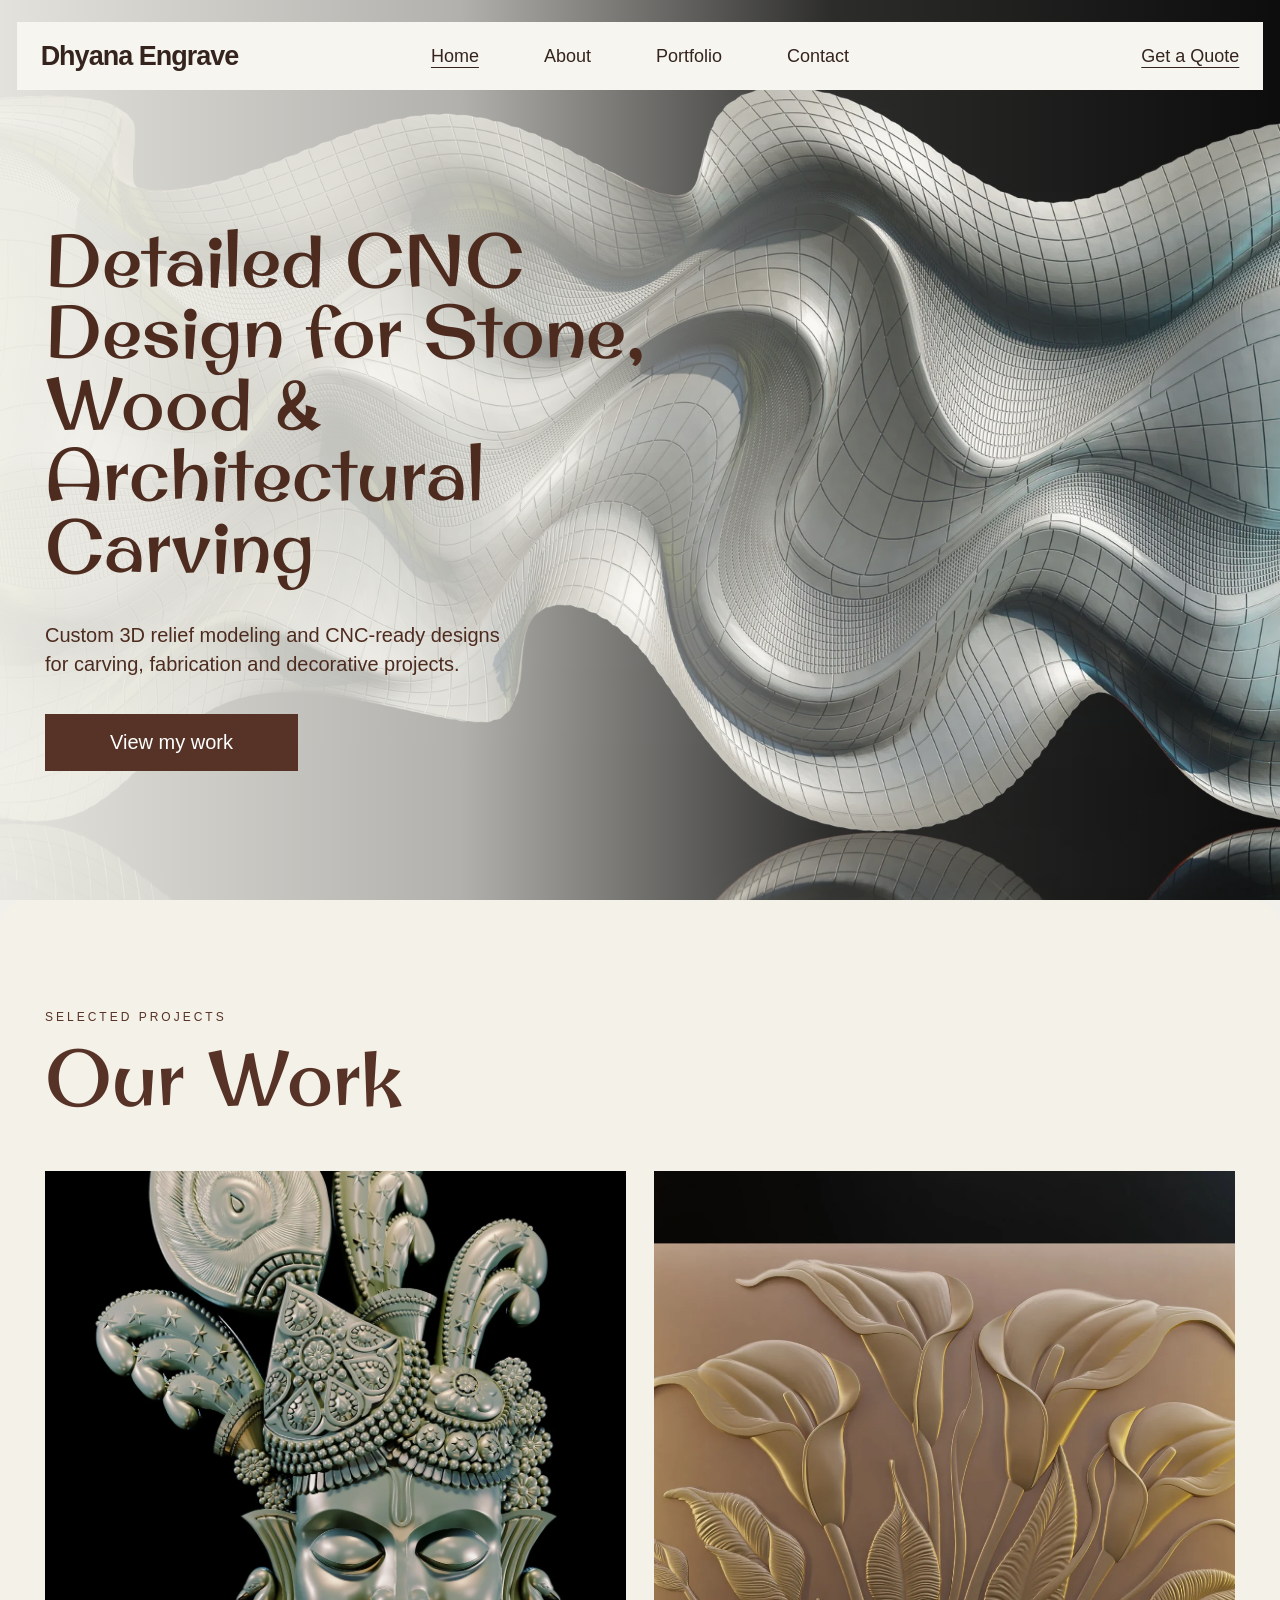
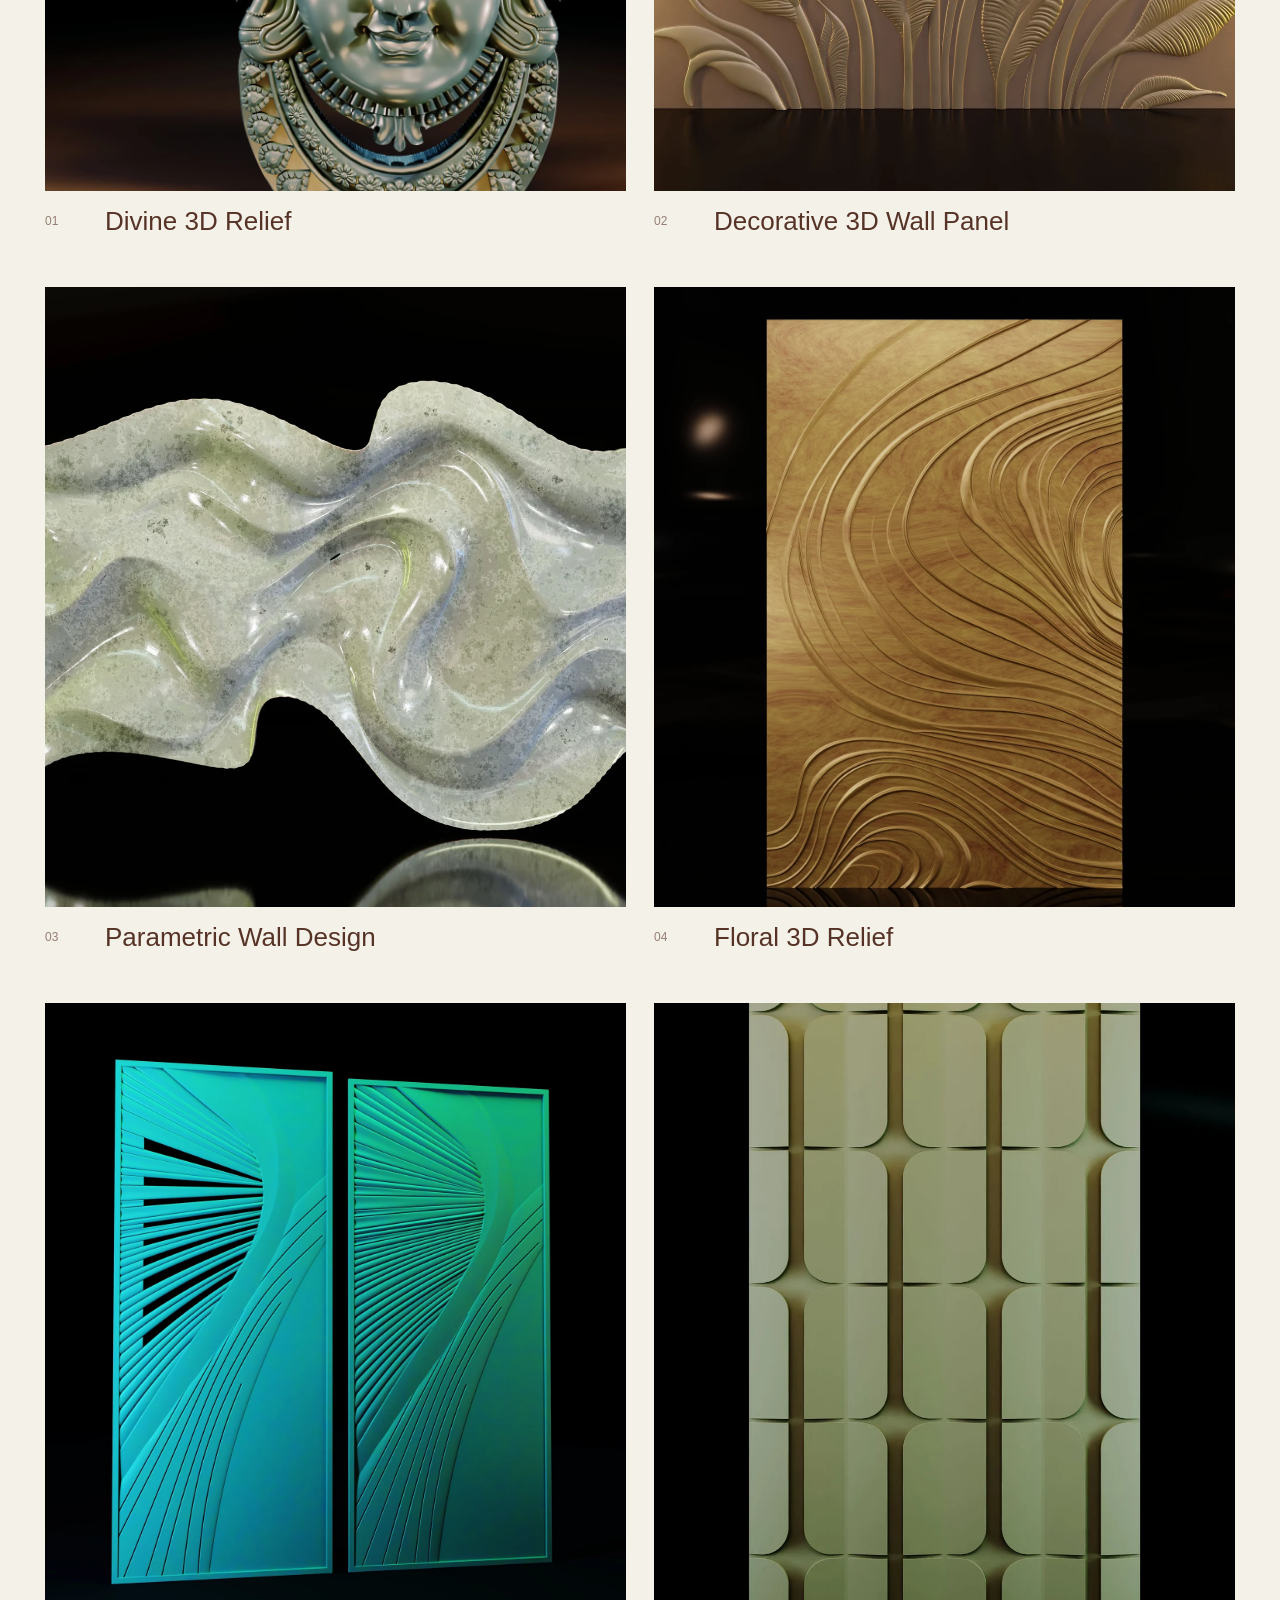
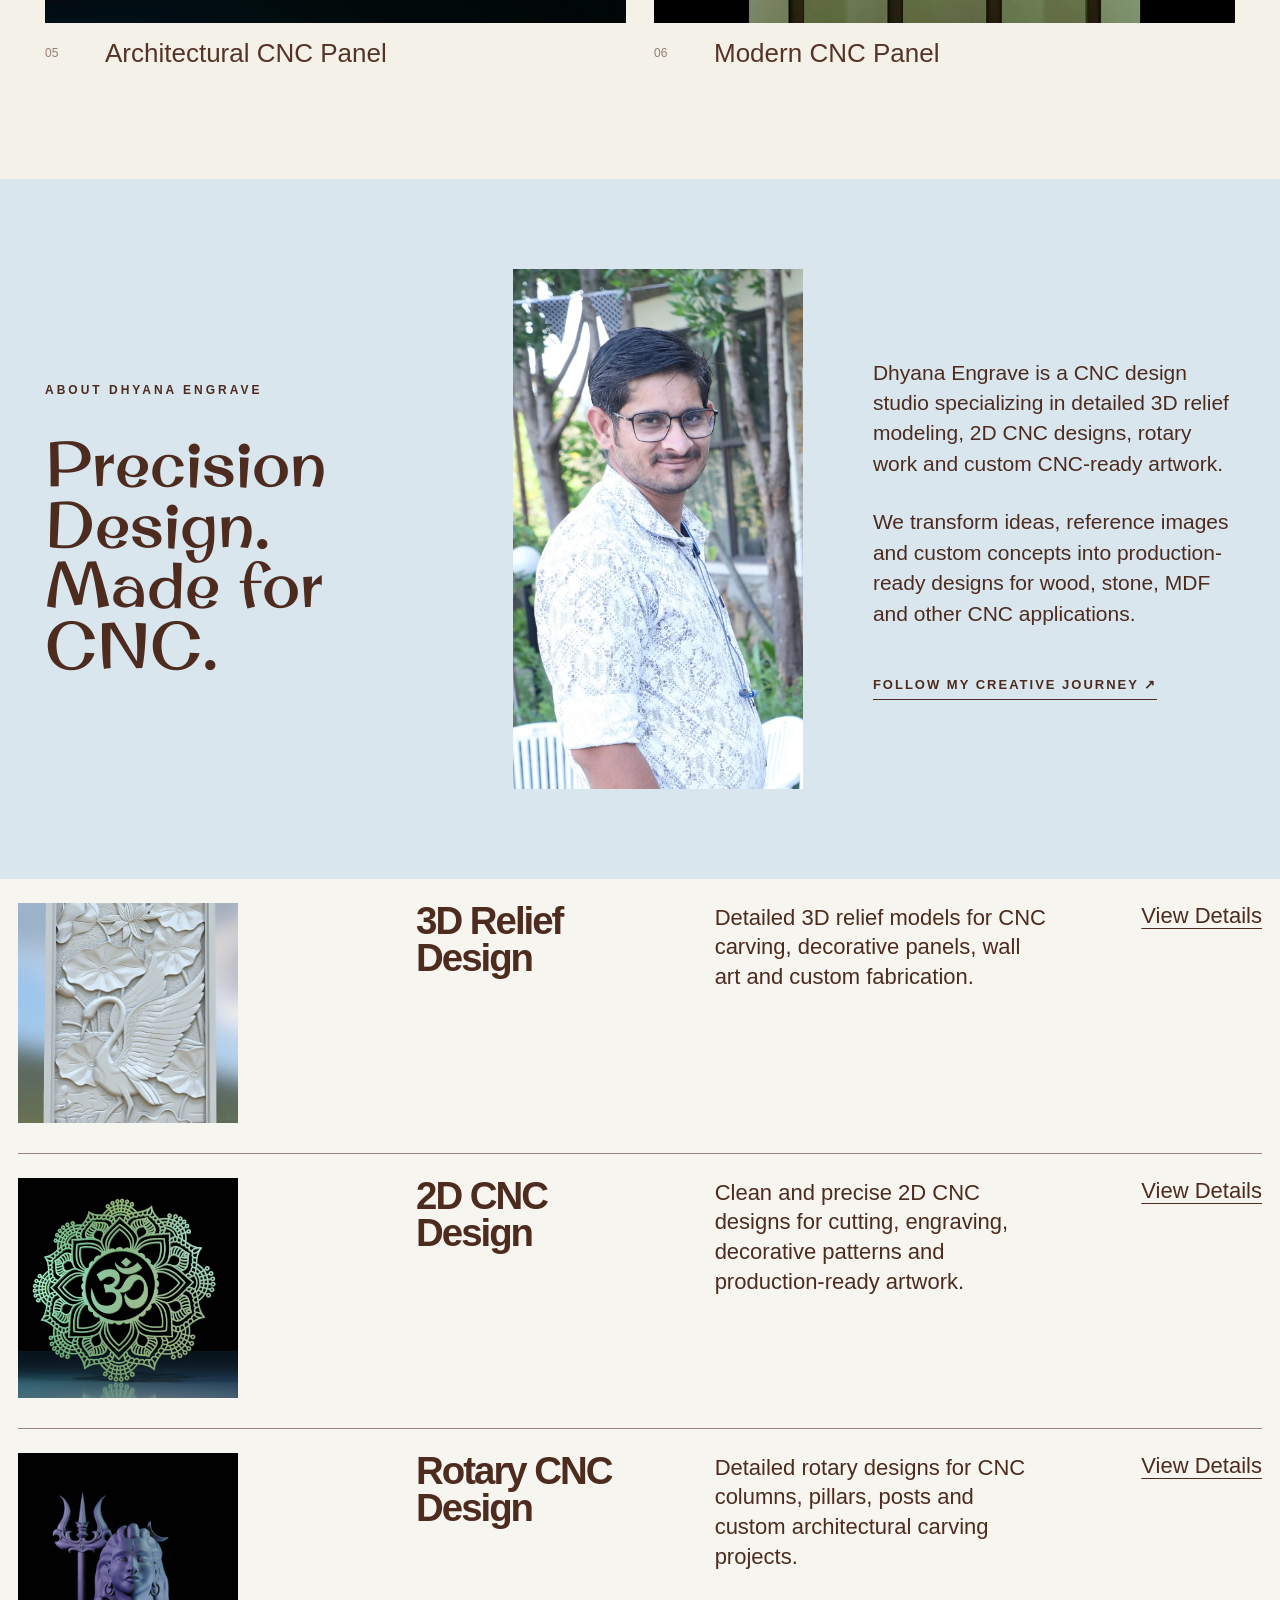
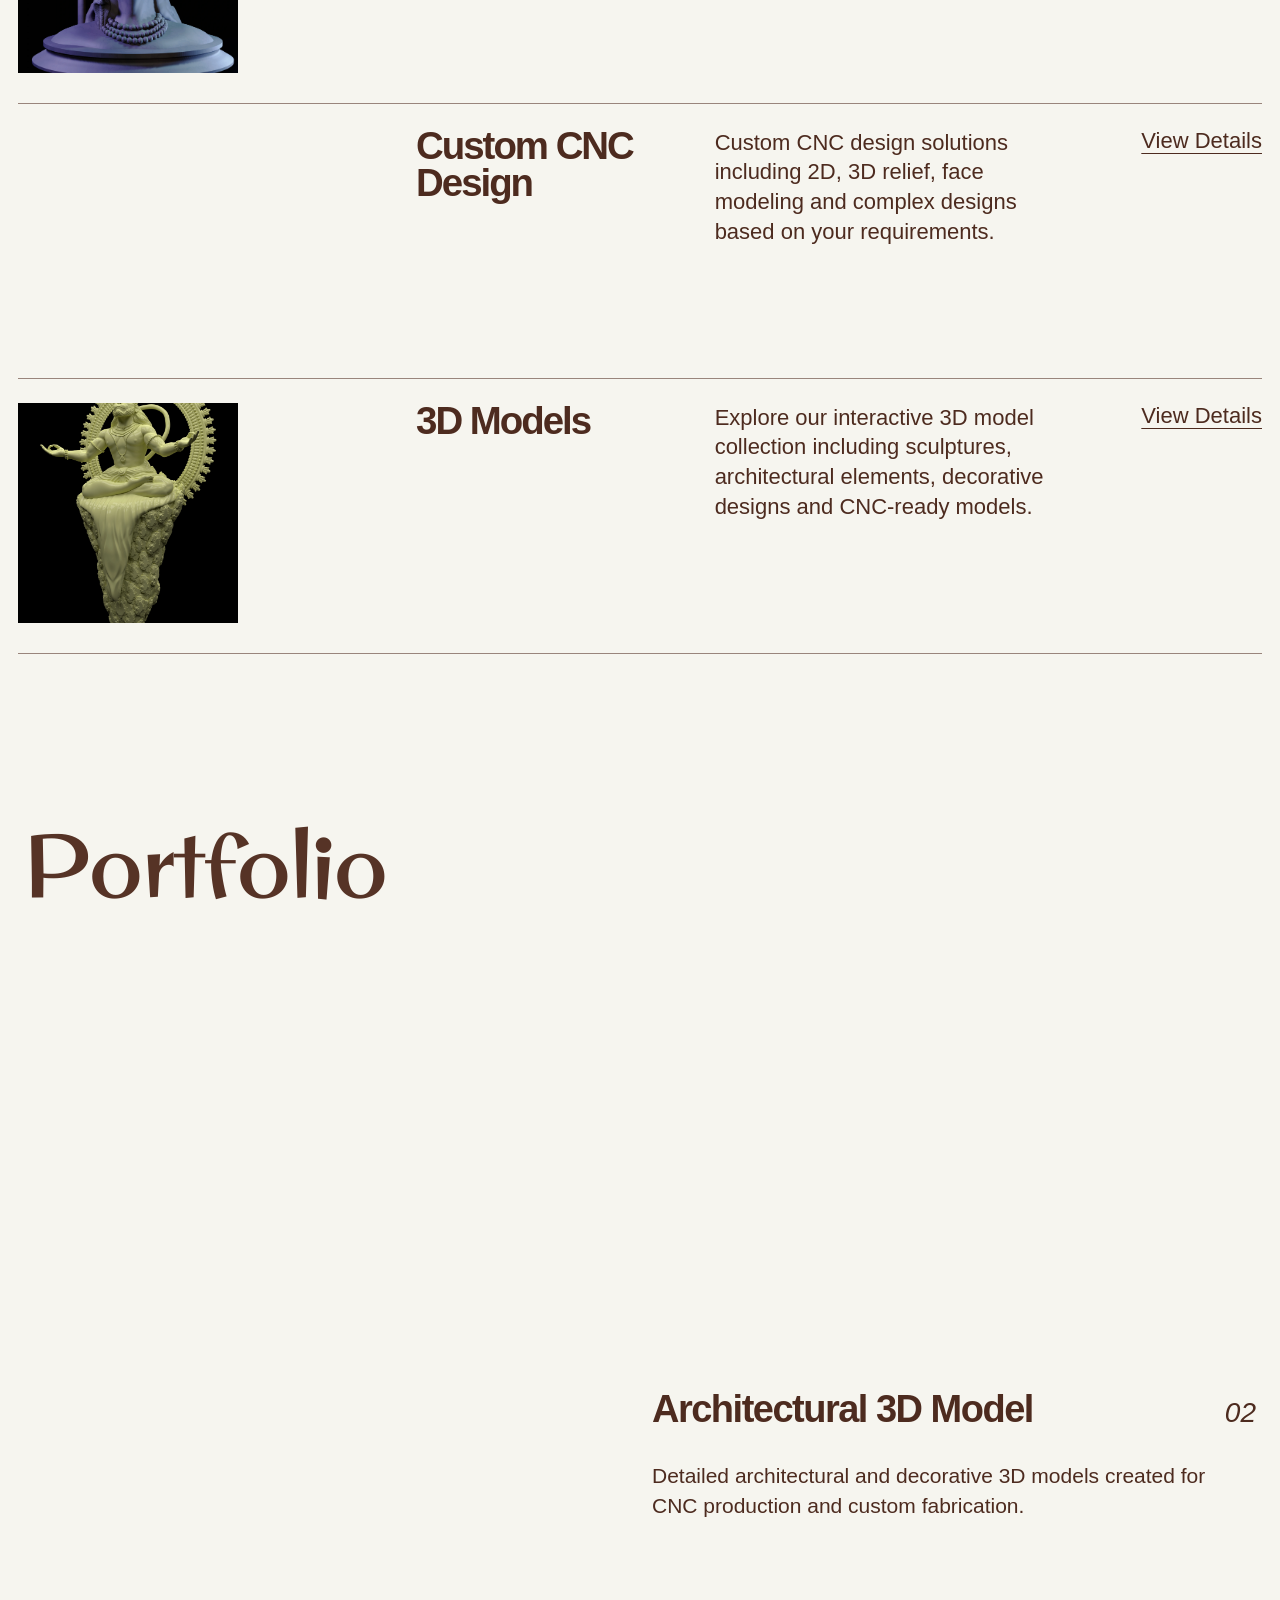
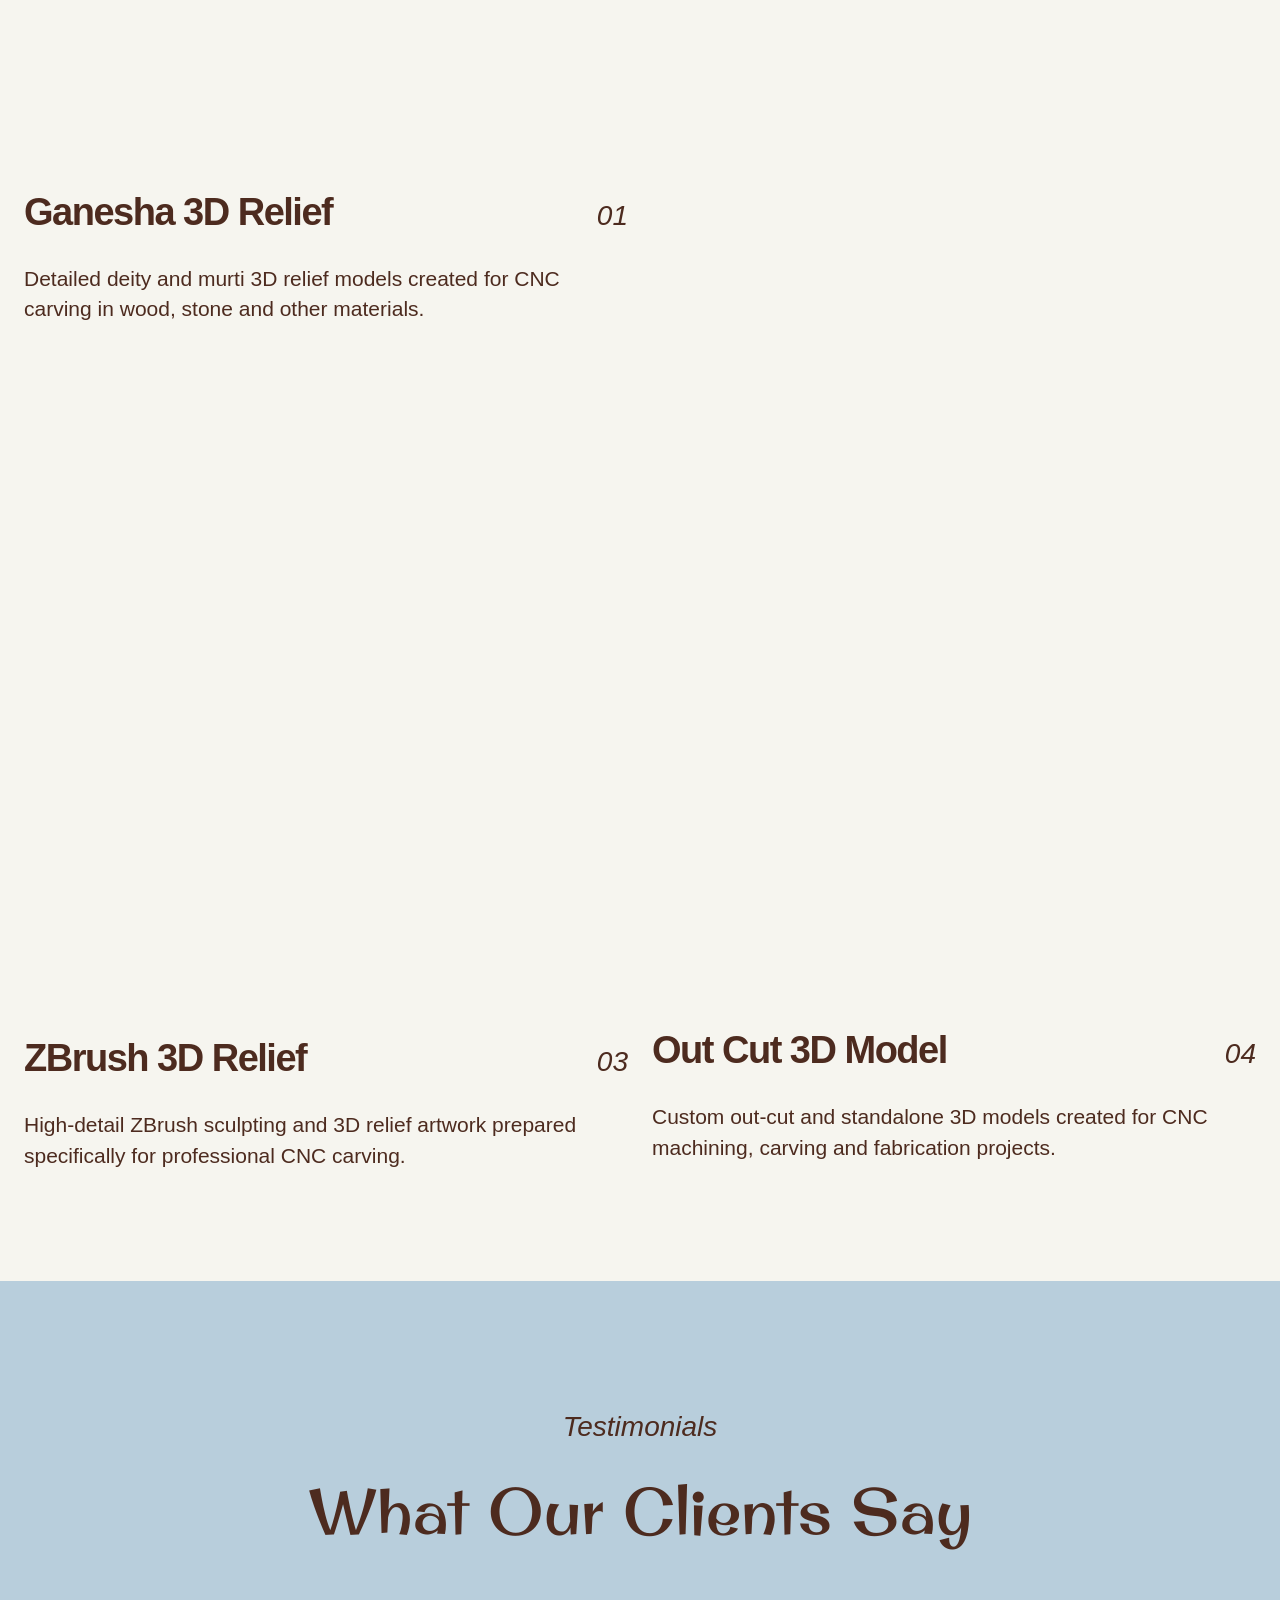
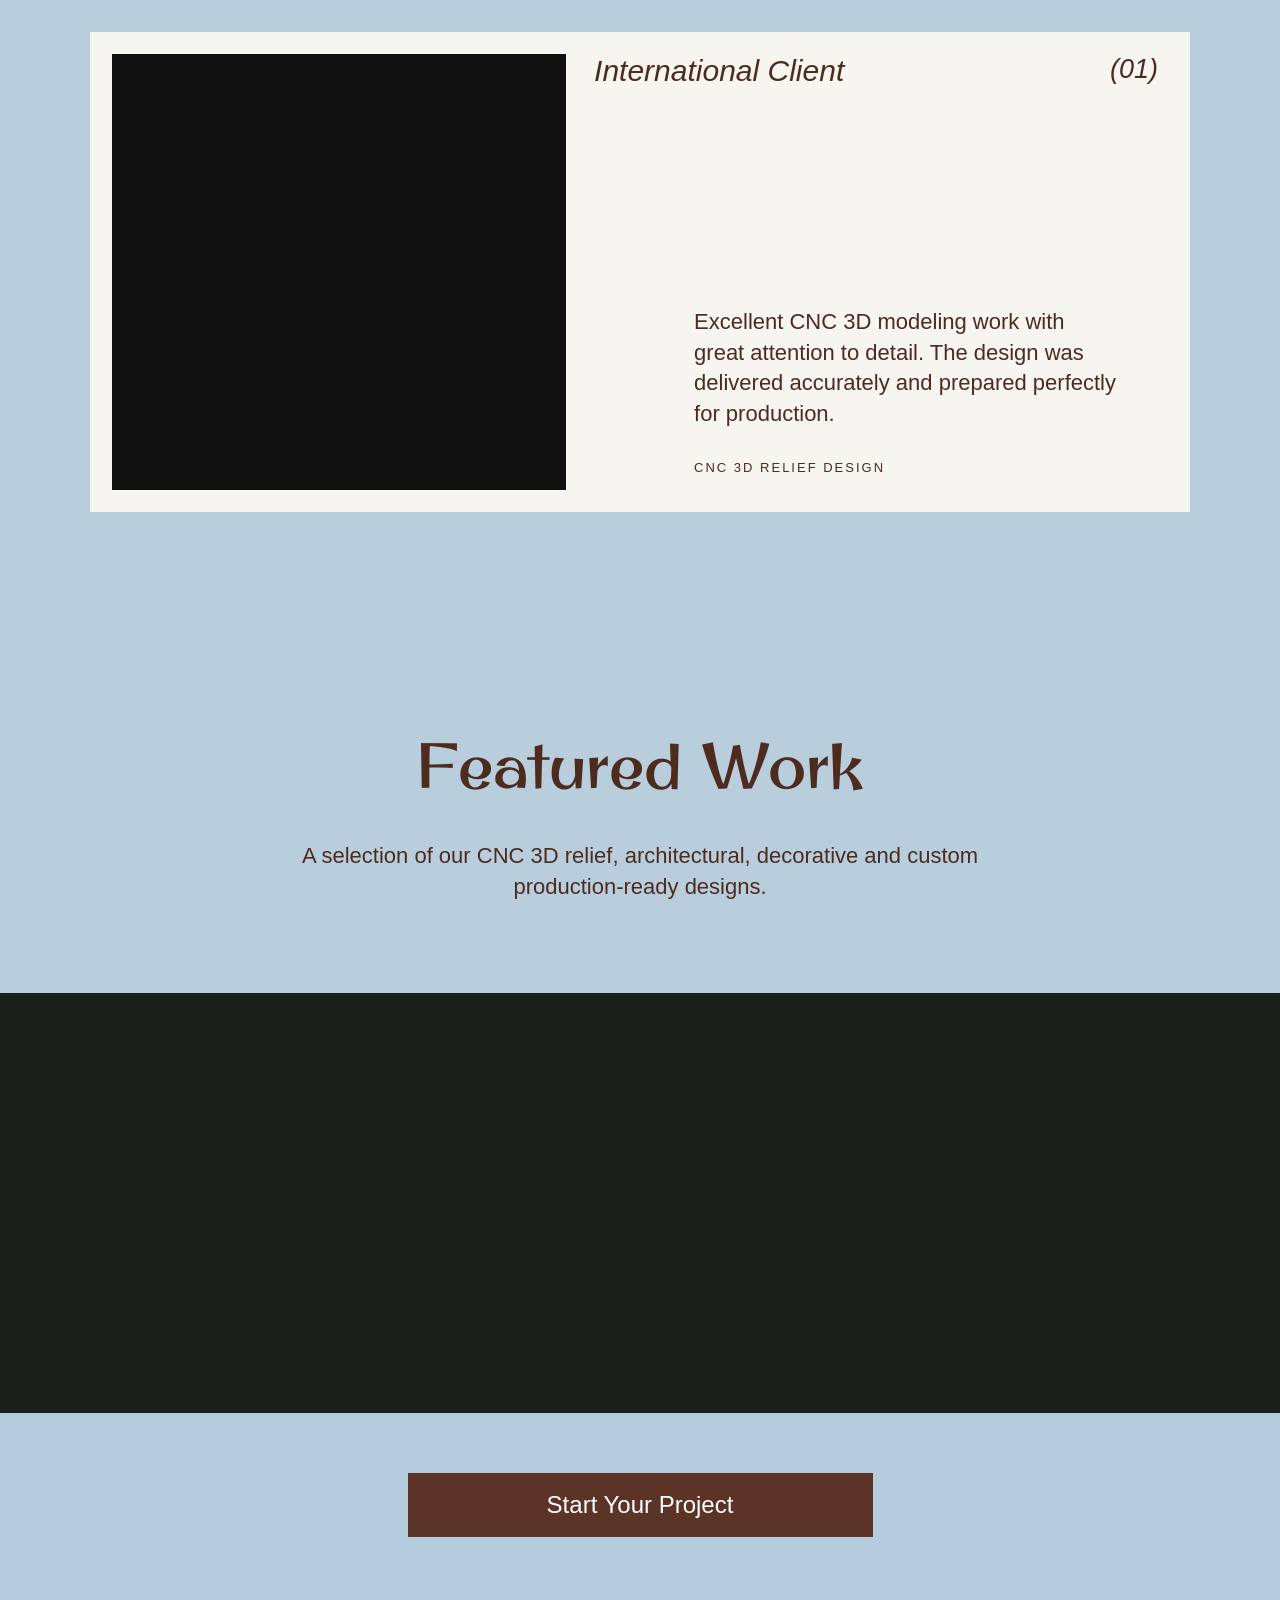
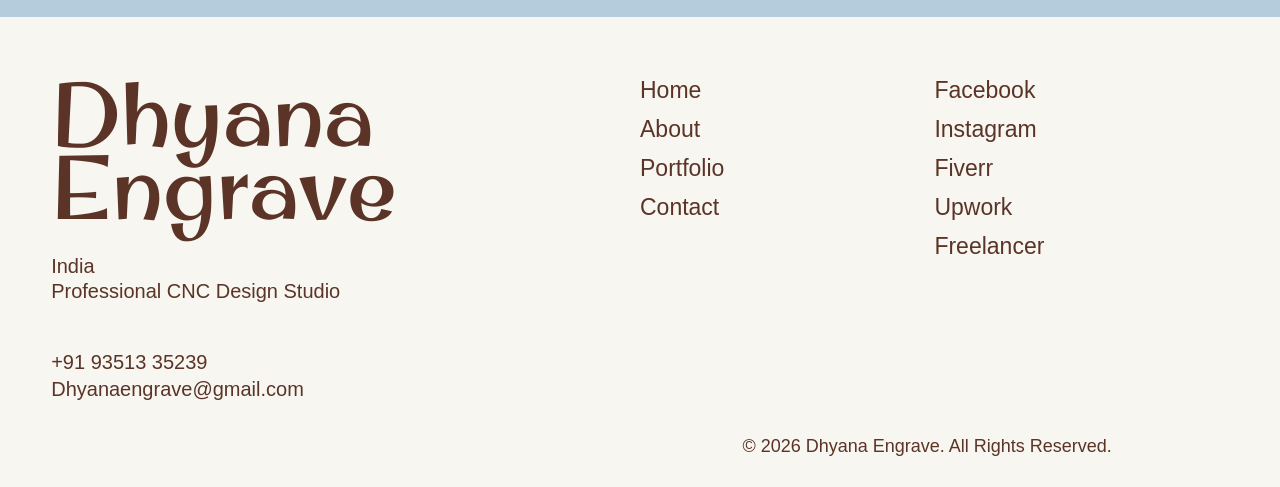
==== commit 474475d3: "Update fmt.Println message from 'Hello' to 'Goodbye'" ====
--- a/index.html
+++ b/index.html
@@ -12,7 +12,13 @@
 
 
 
-    <title>Dhyana Engrave | 3D CNC Design Studio</title>
+   <title>CNC 3D Relief Design & Carving Models | Dhyana Engrave</title>
+
+<meta name="description" content="Professional CNC 3D relief design, STL models, 2D DXF files and custom carving designs for wood, stone, MDF and architectural projects.">
+
+<meta name="robots" content="index, follow">
+
+<link rel="canonical" href="https://dhyanaengrave.com/">
 
 
 
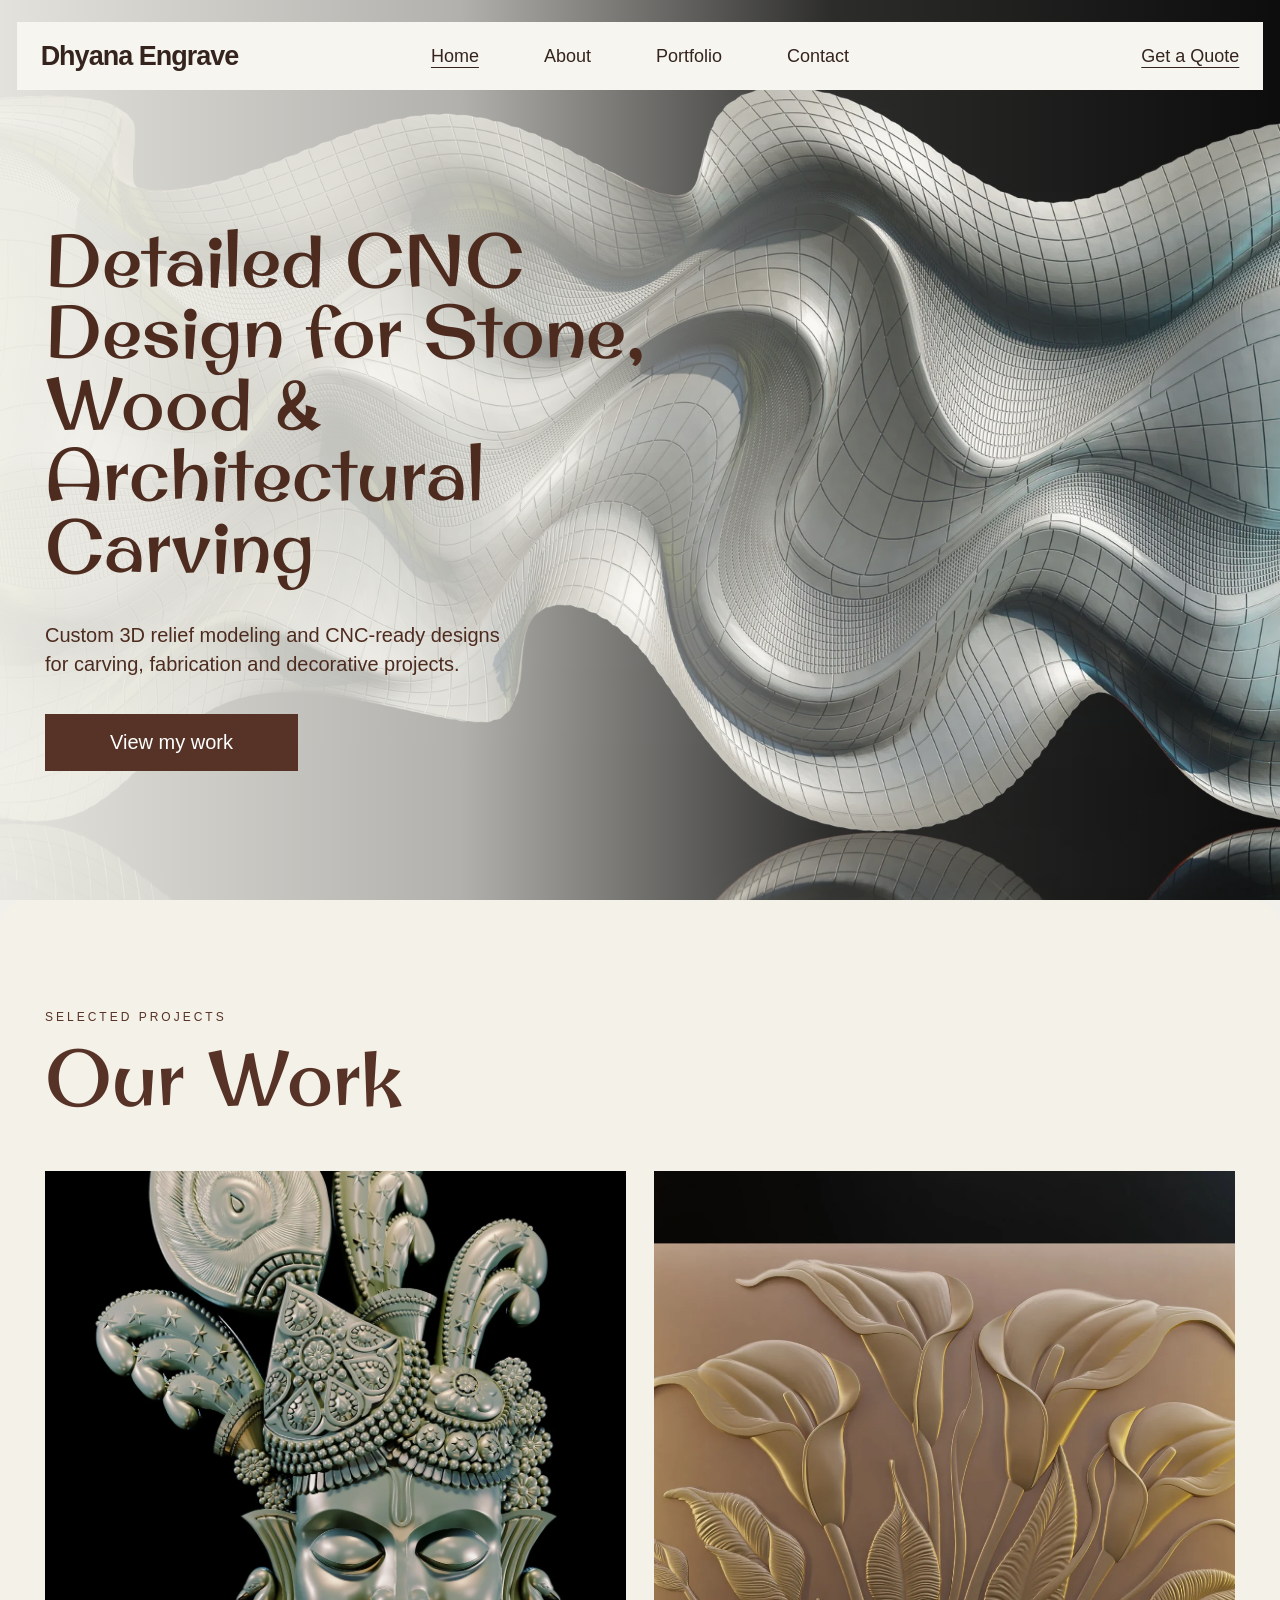
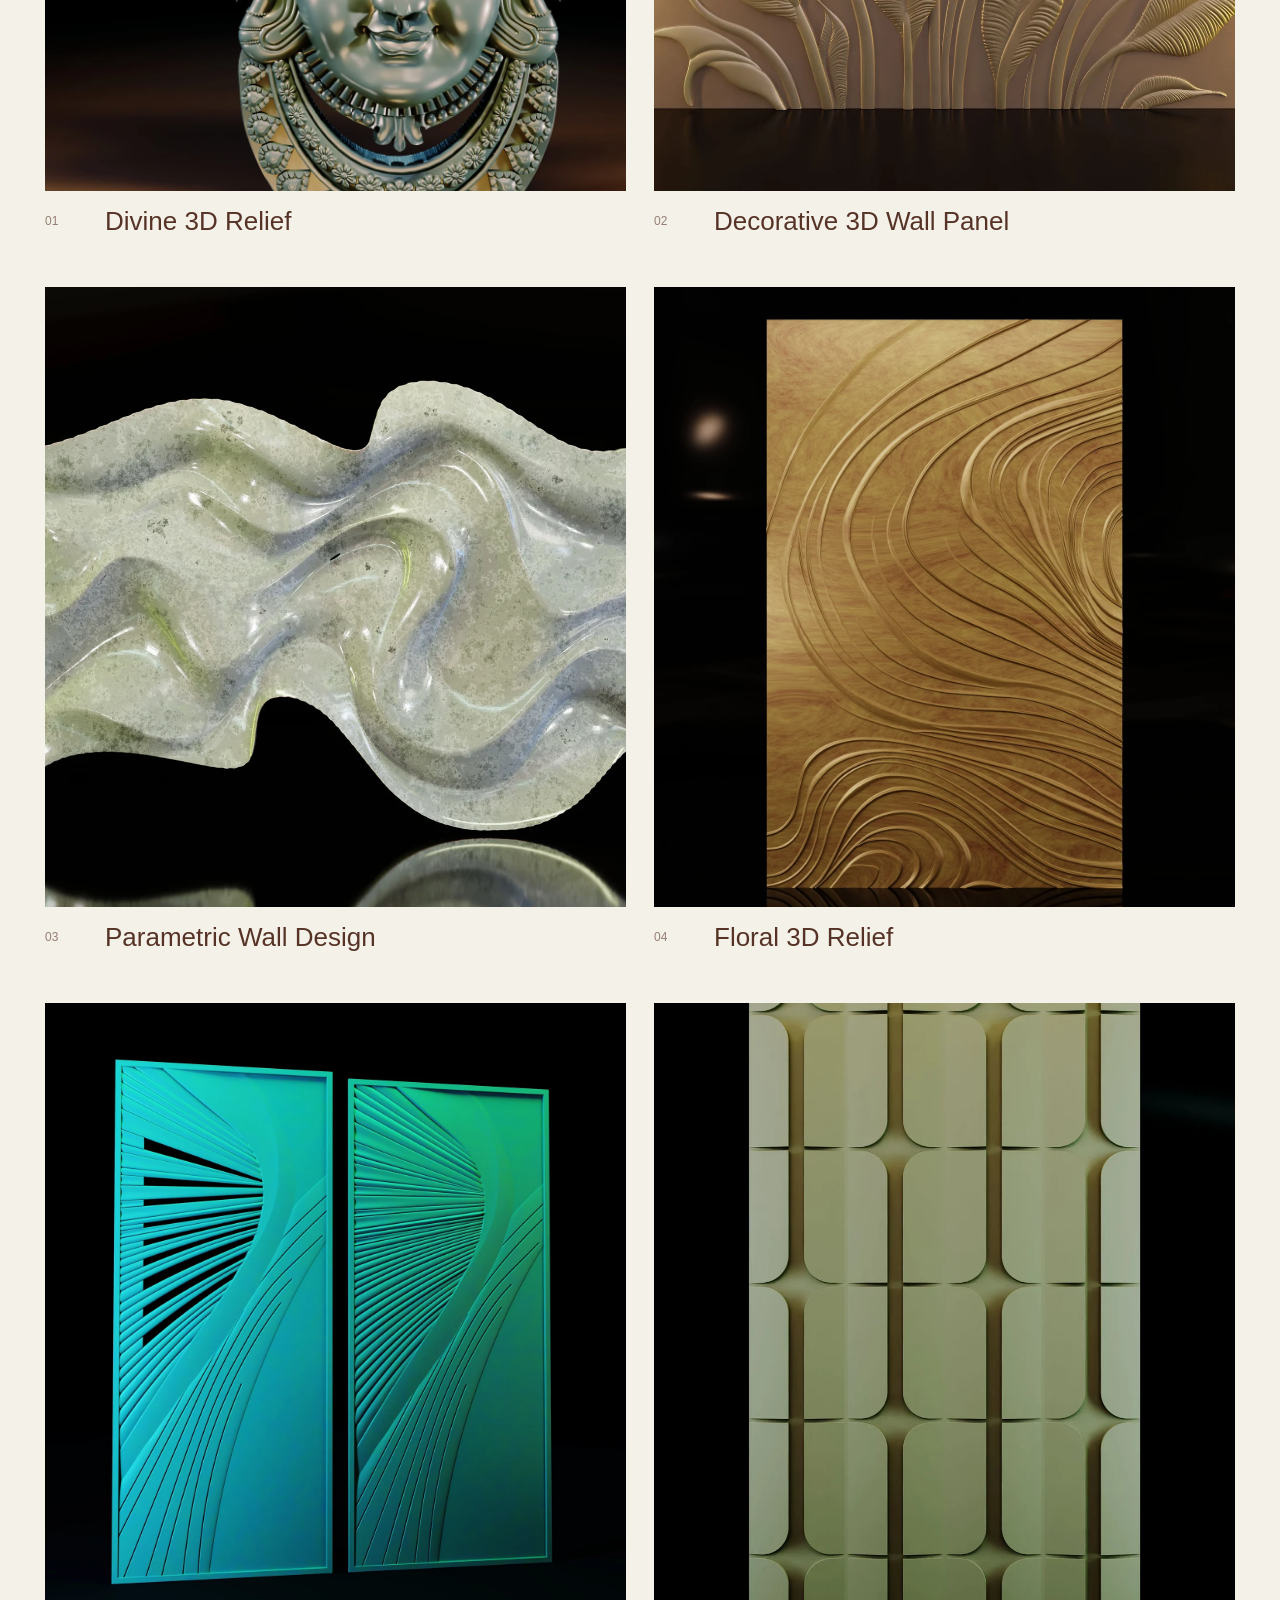
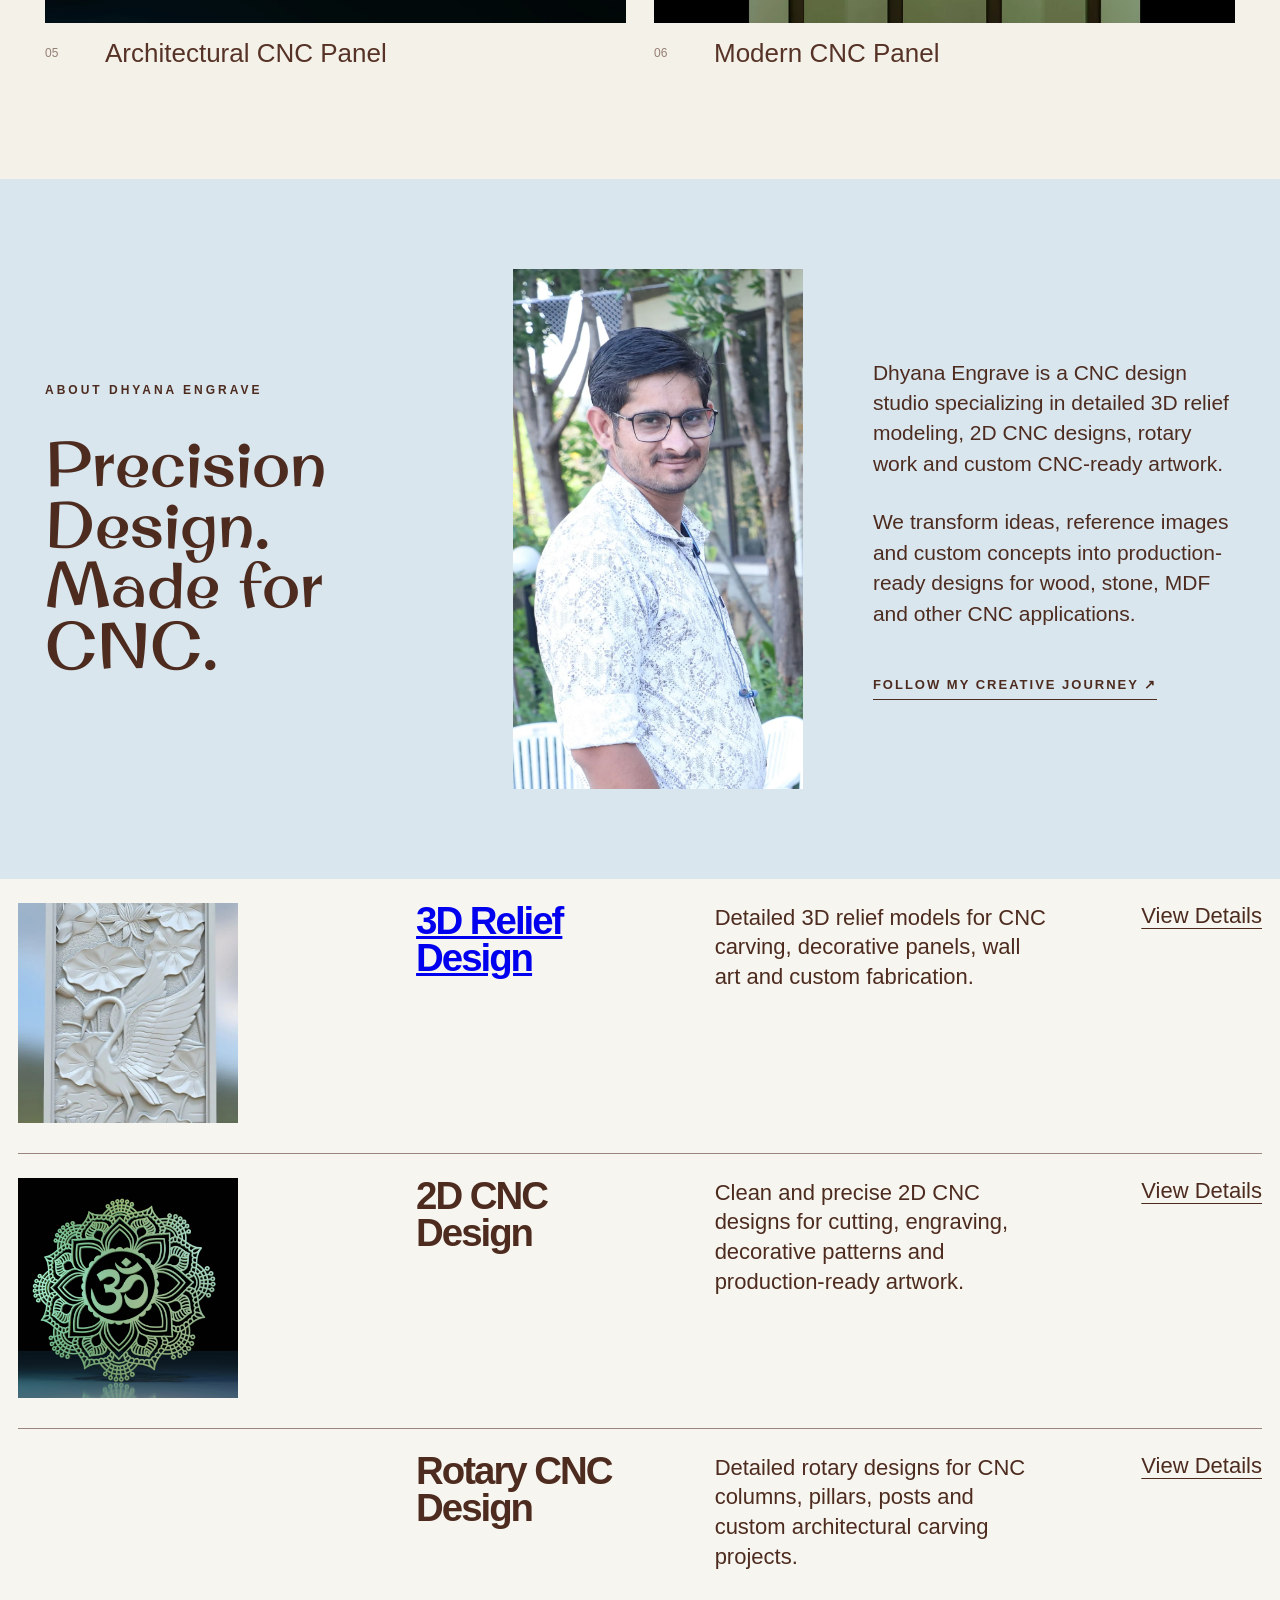
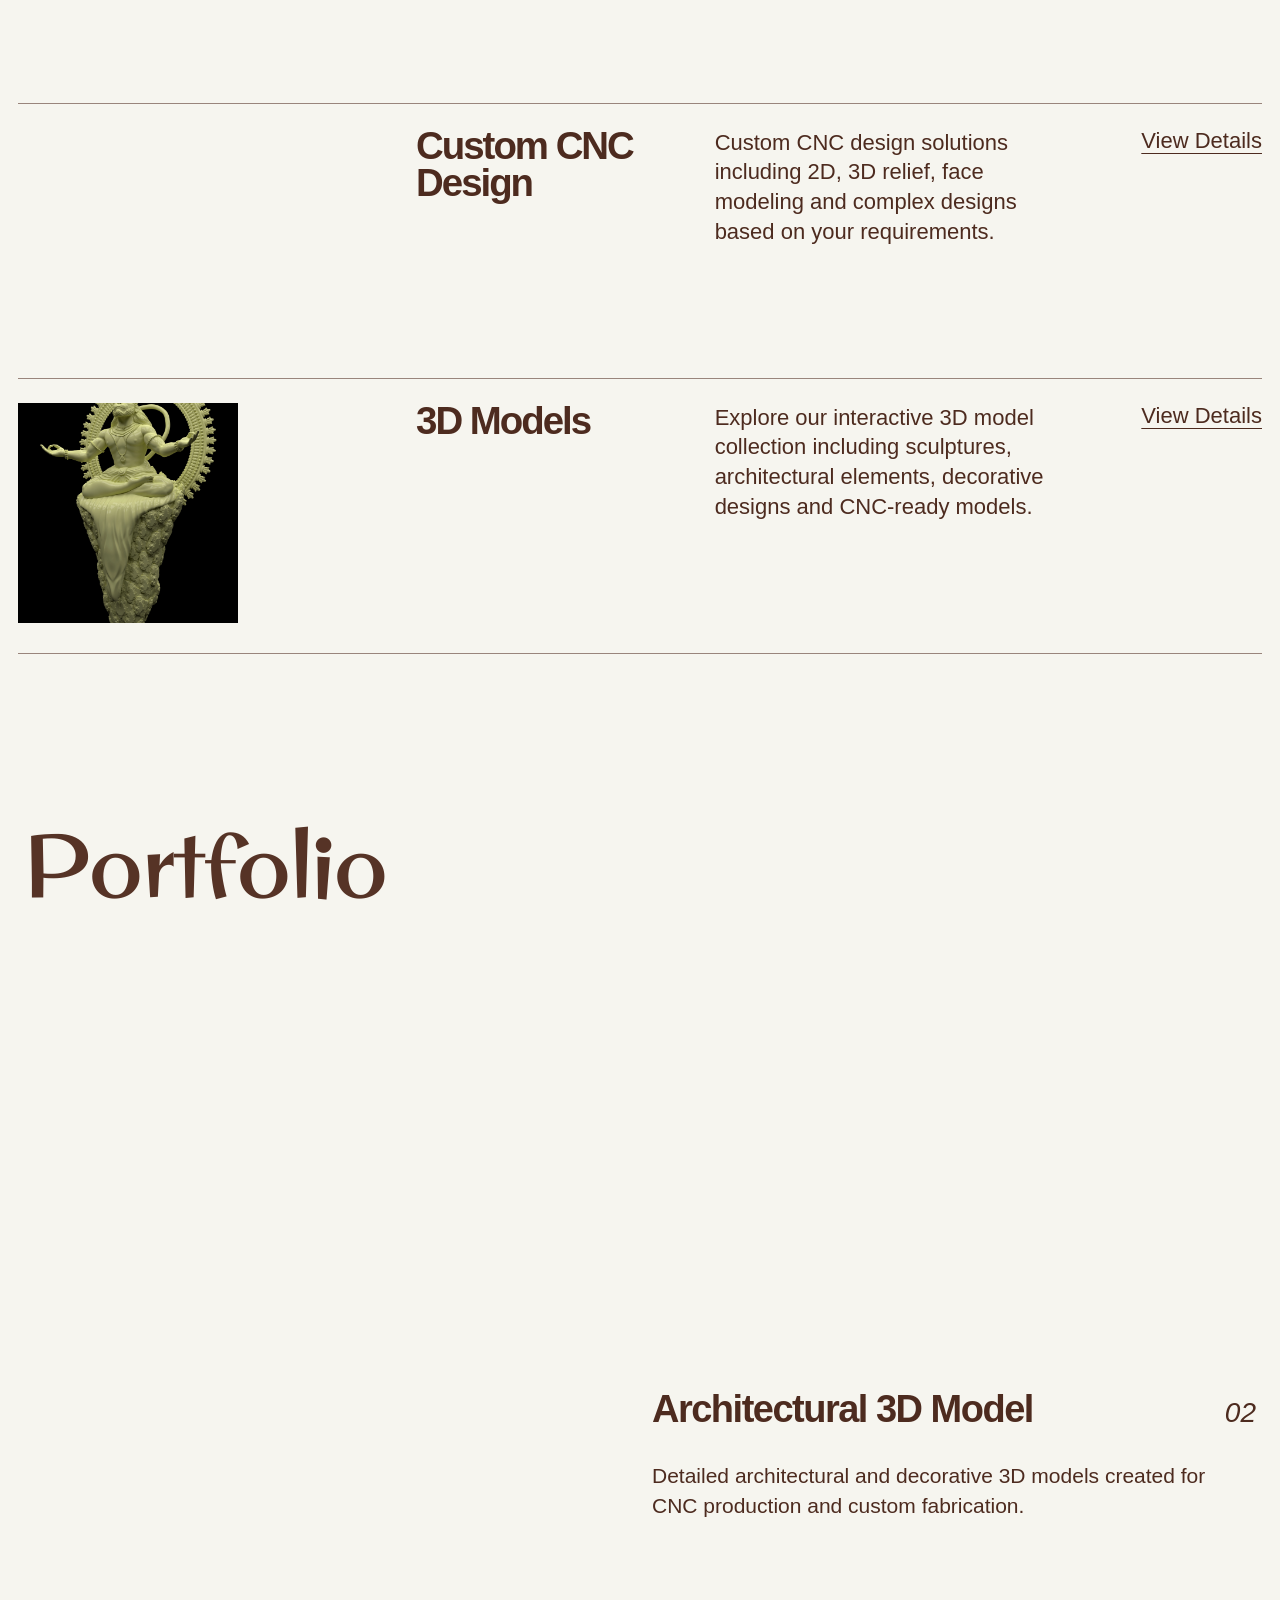
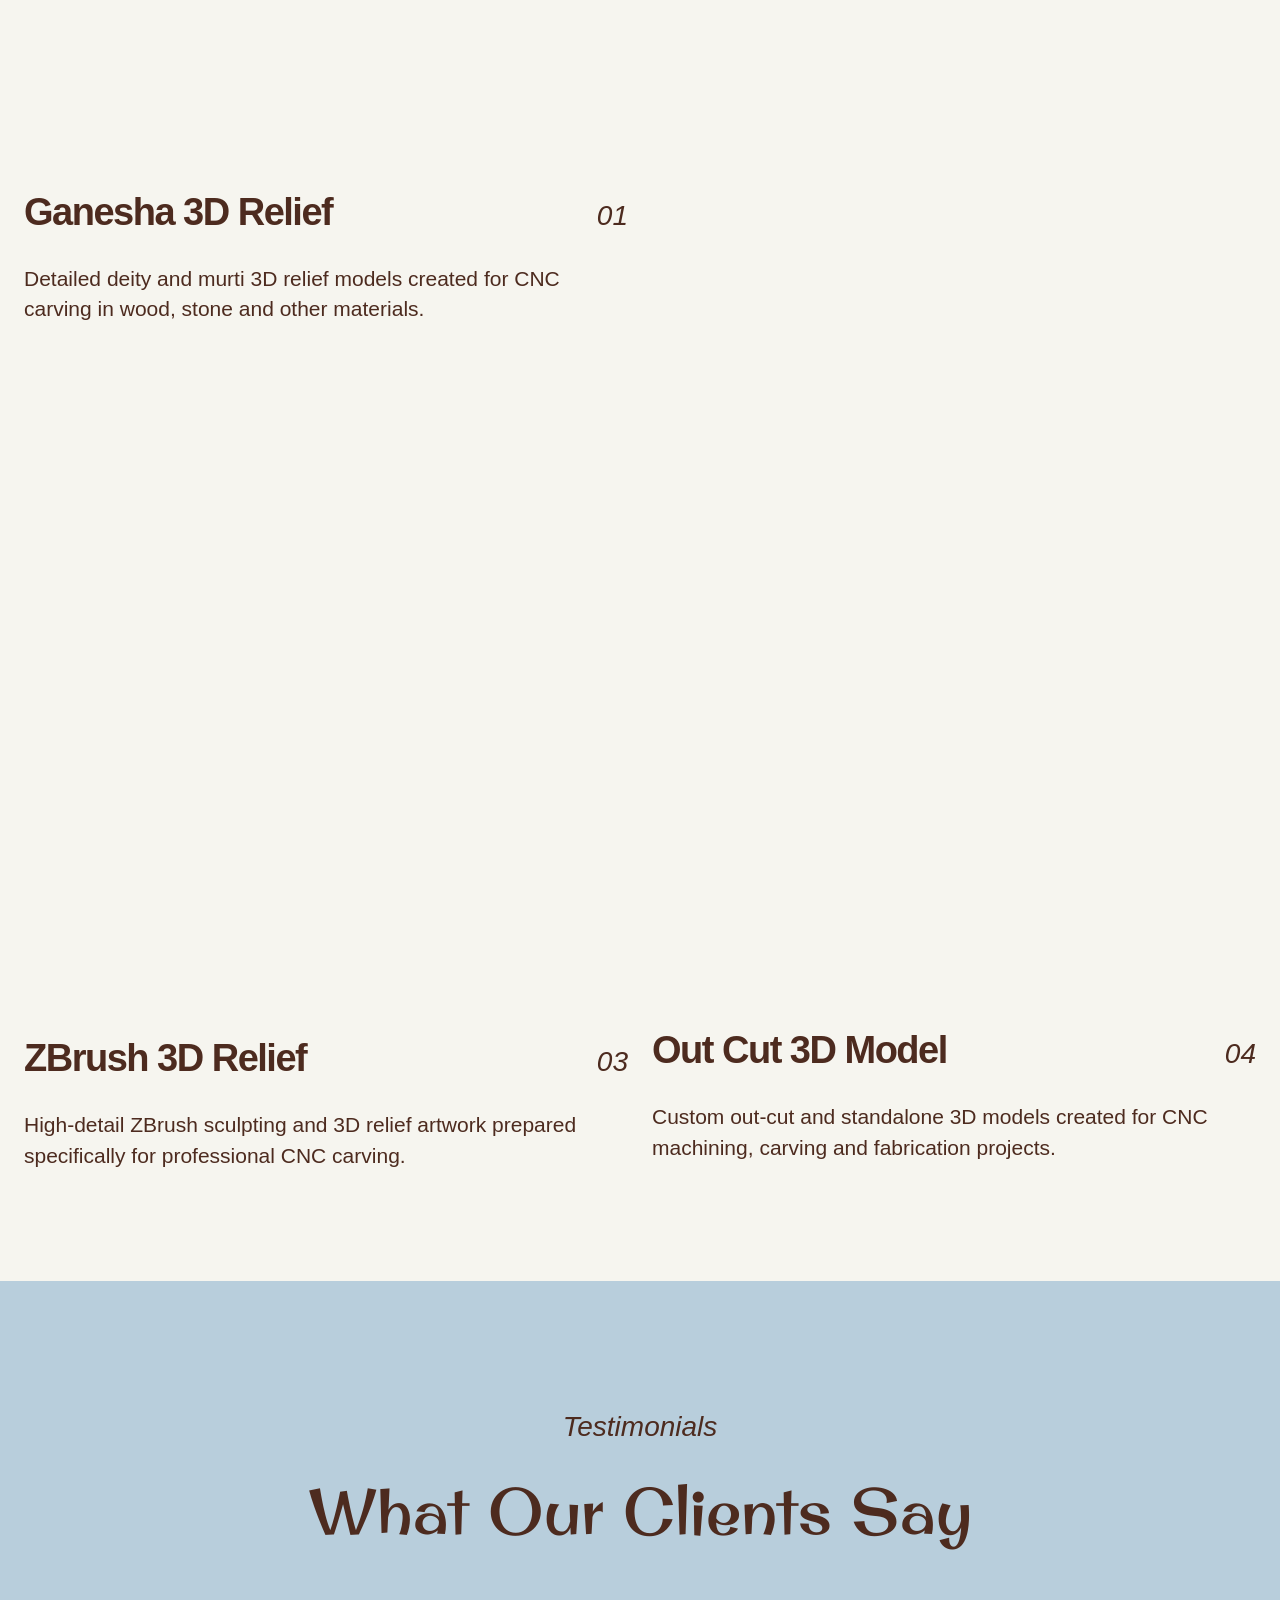
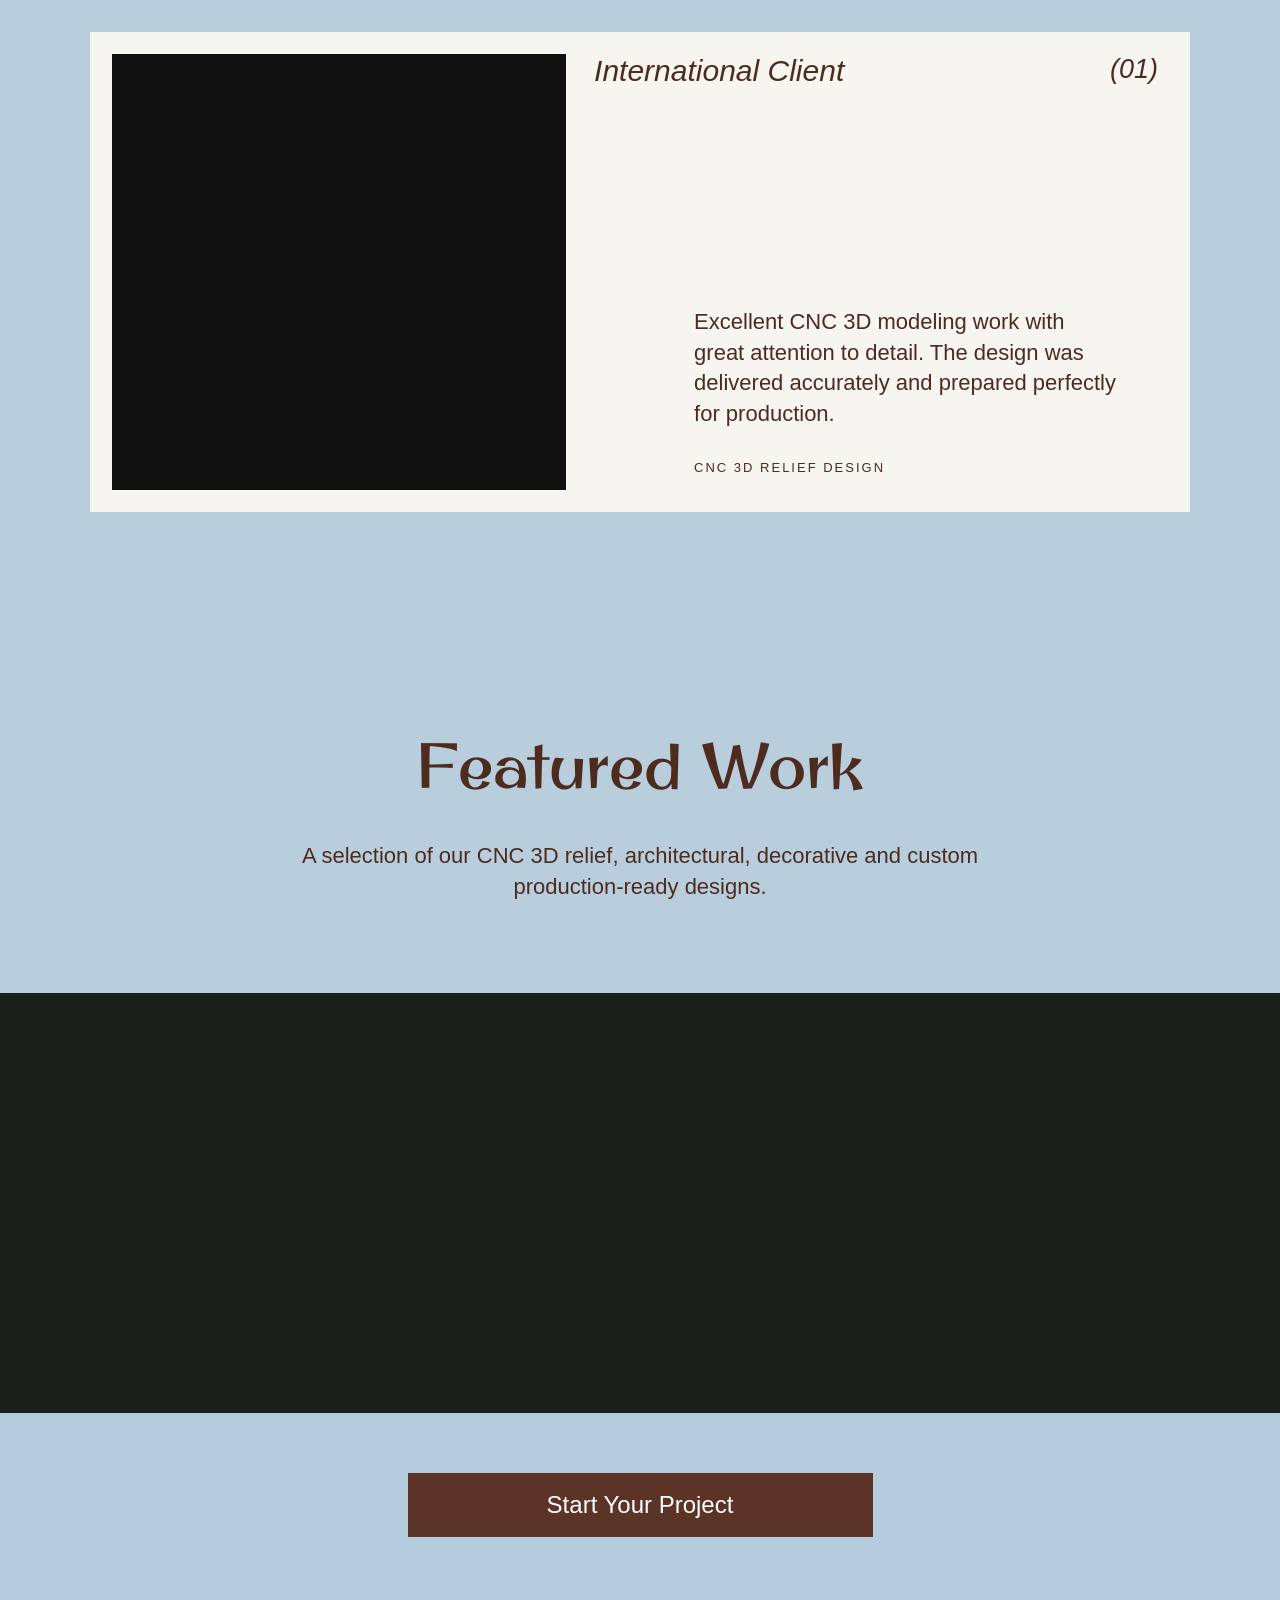
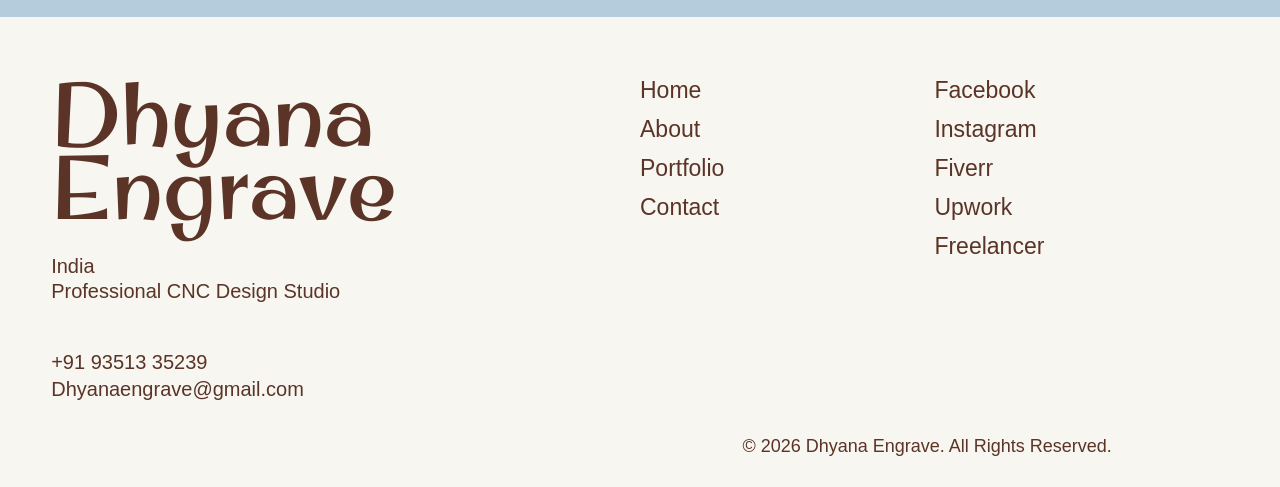
==== commit 8ffa3d56: "Update index.html" ====
--- a/index.html
+++ b/index.html
@@ -328,7 +328,7 @@
 
 
 
-        <h2>3D Relief<br>Design</h2>
+        <h2><a href="3d-relief.html">3D Relief<br>Design</a></h2>
 
 
 
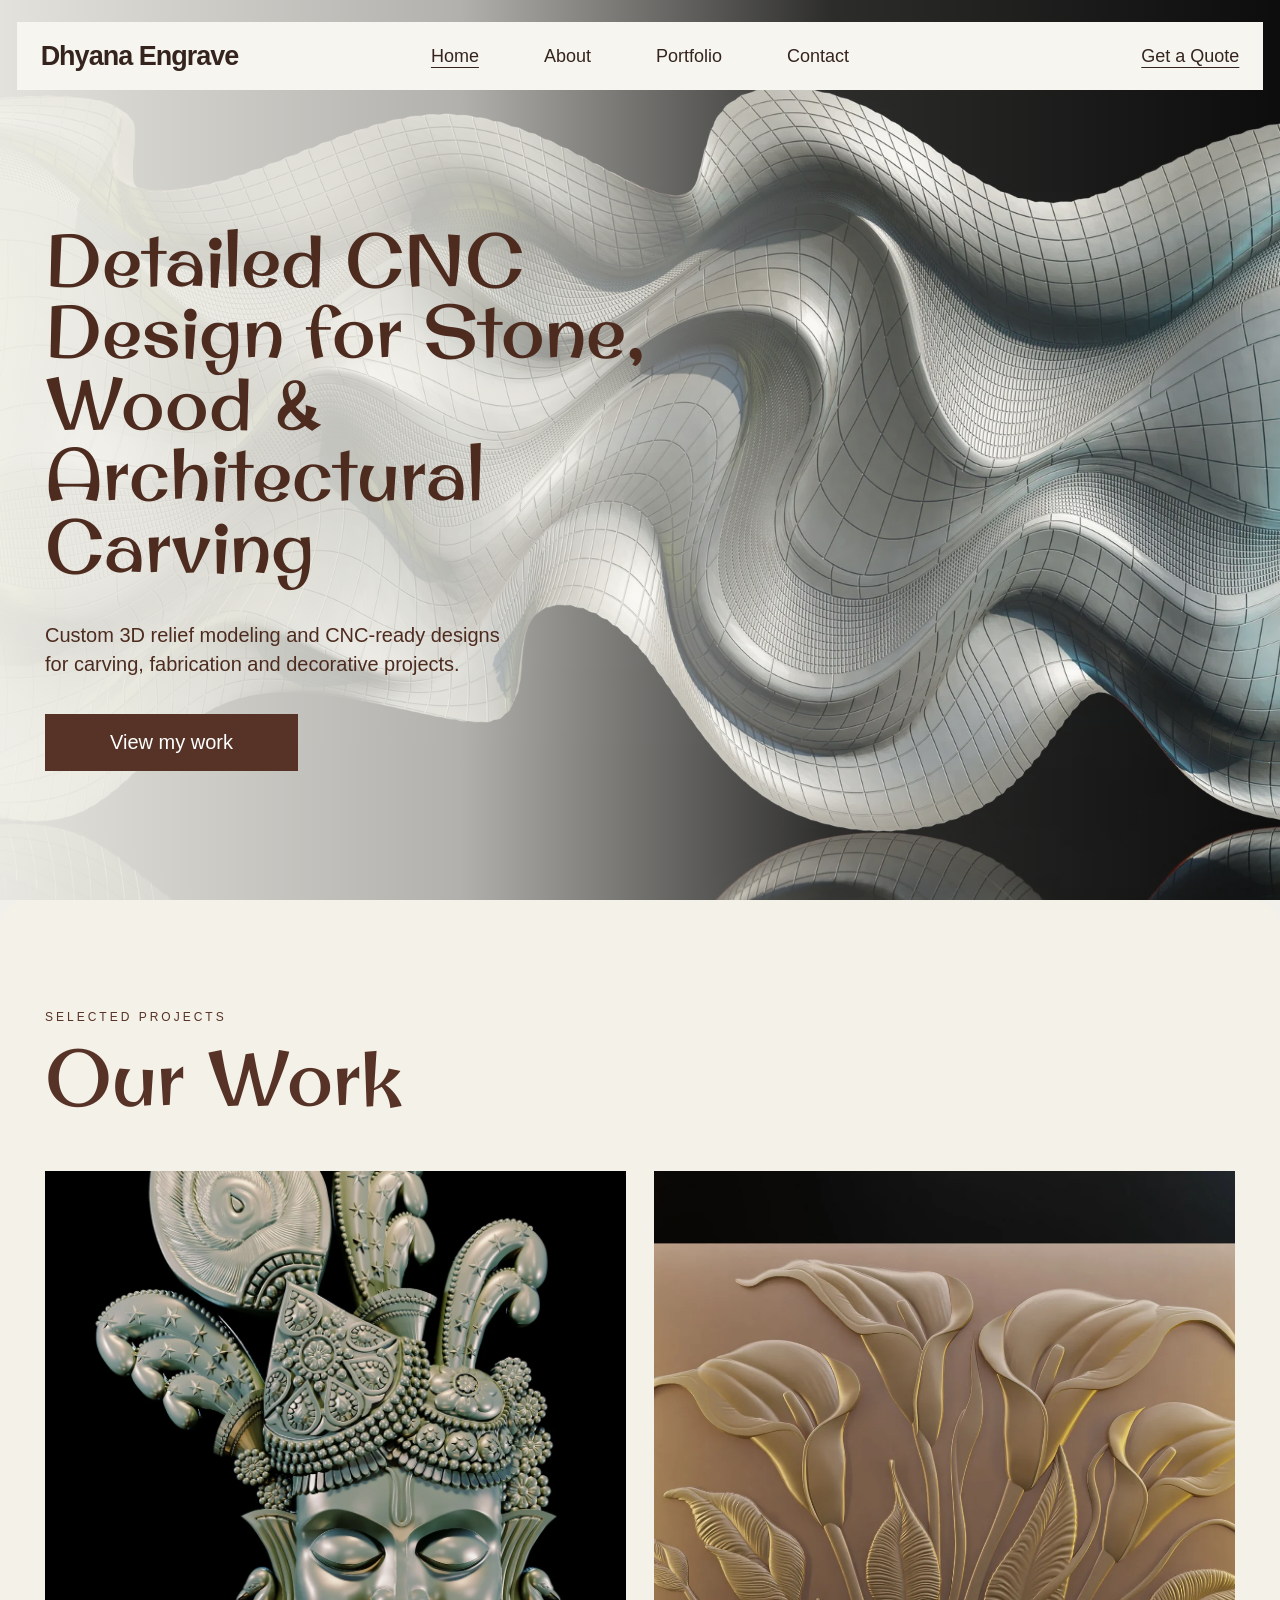
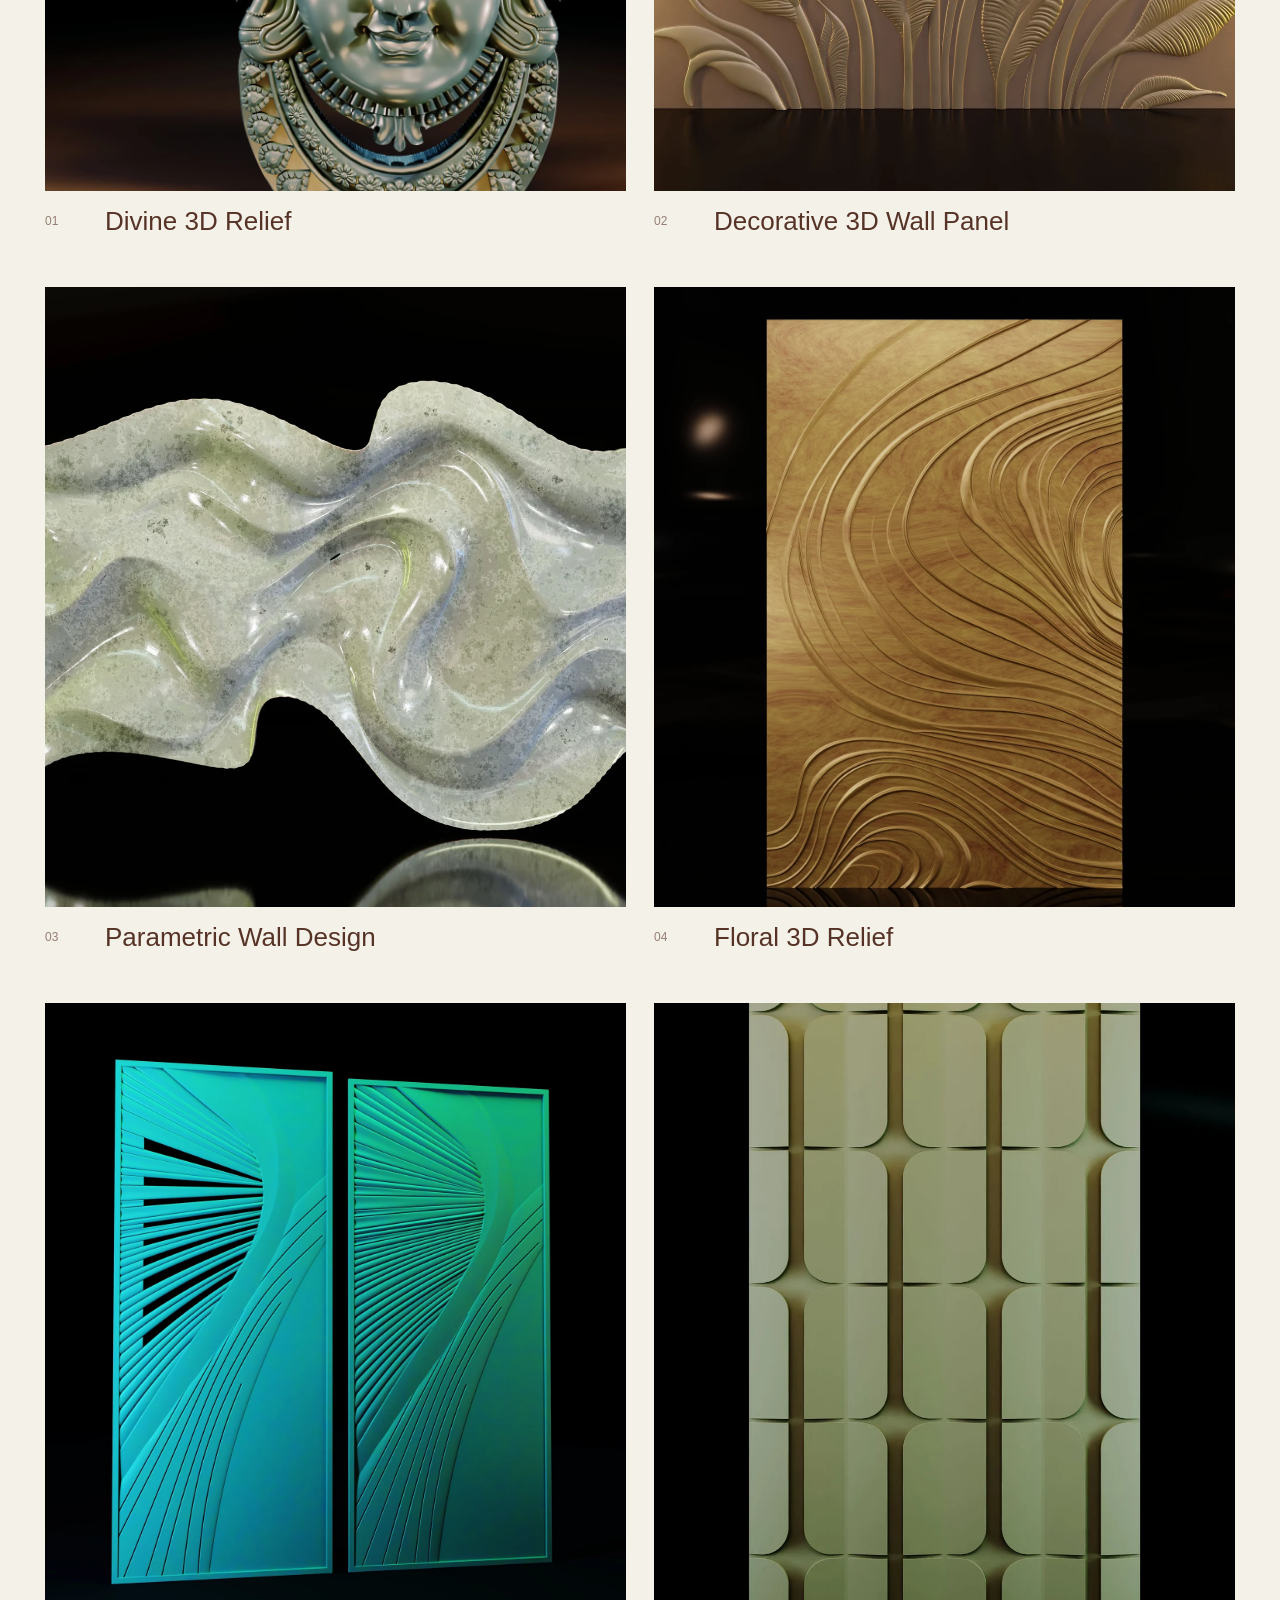
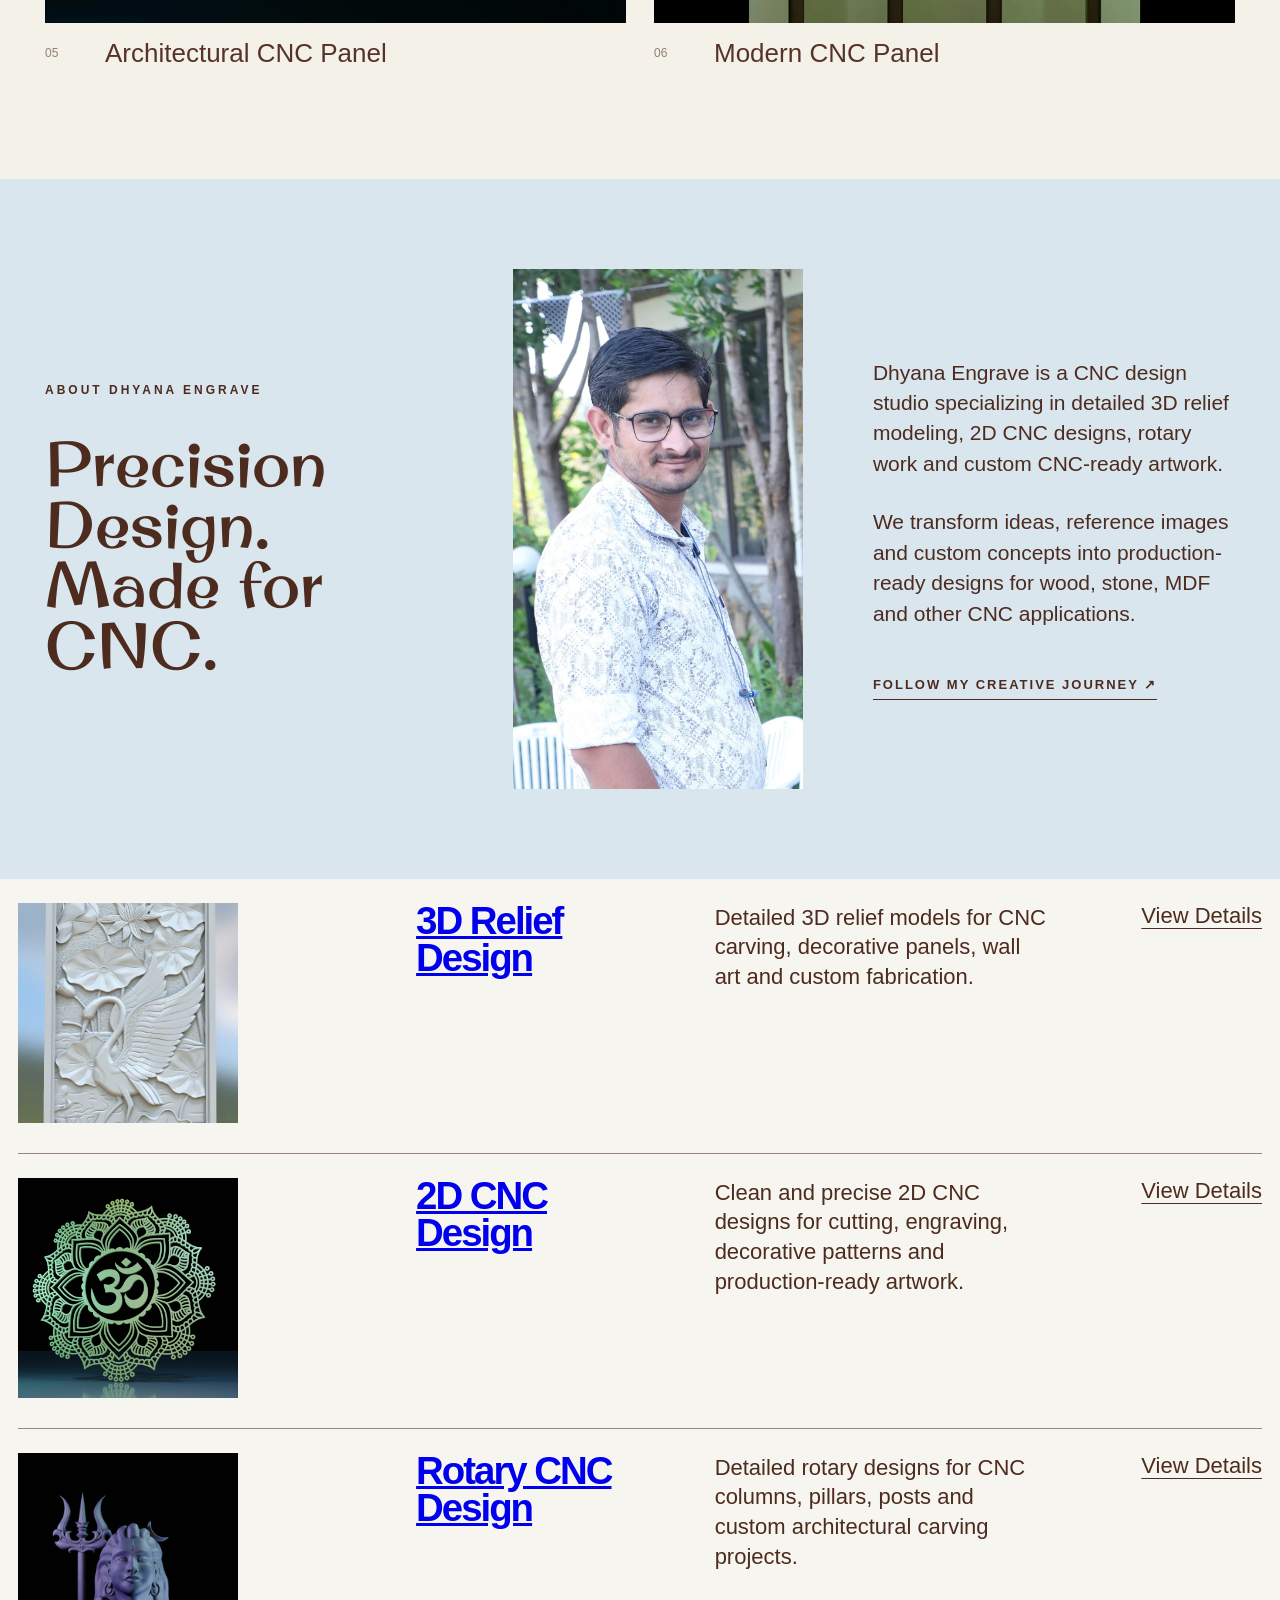
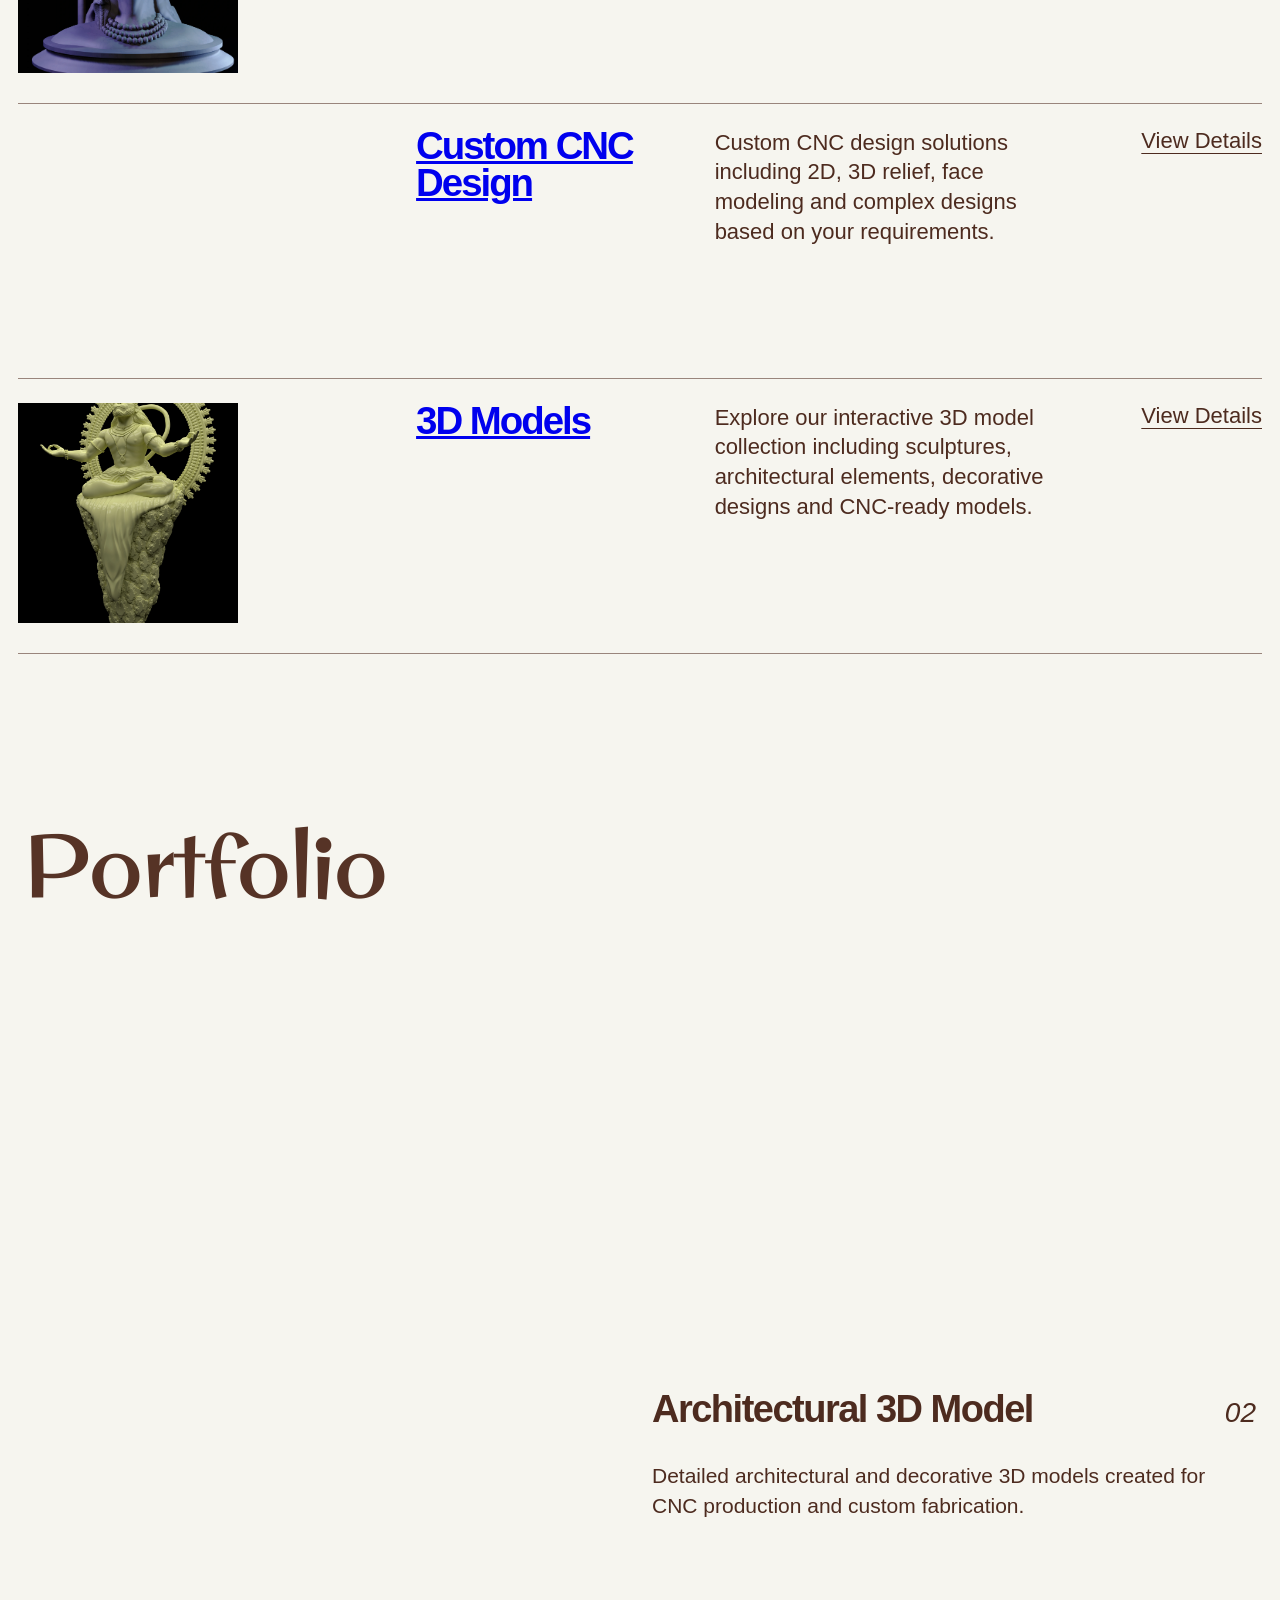
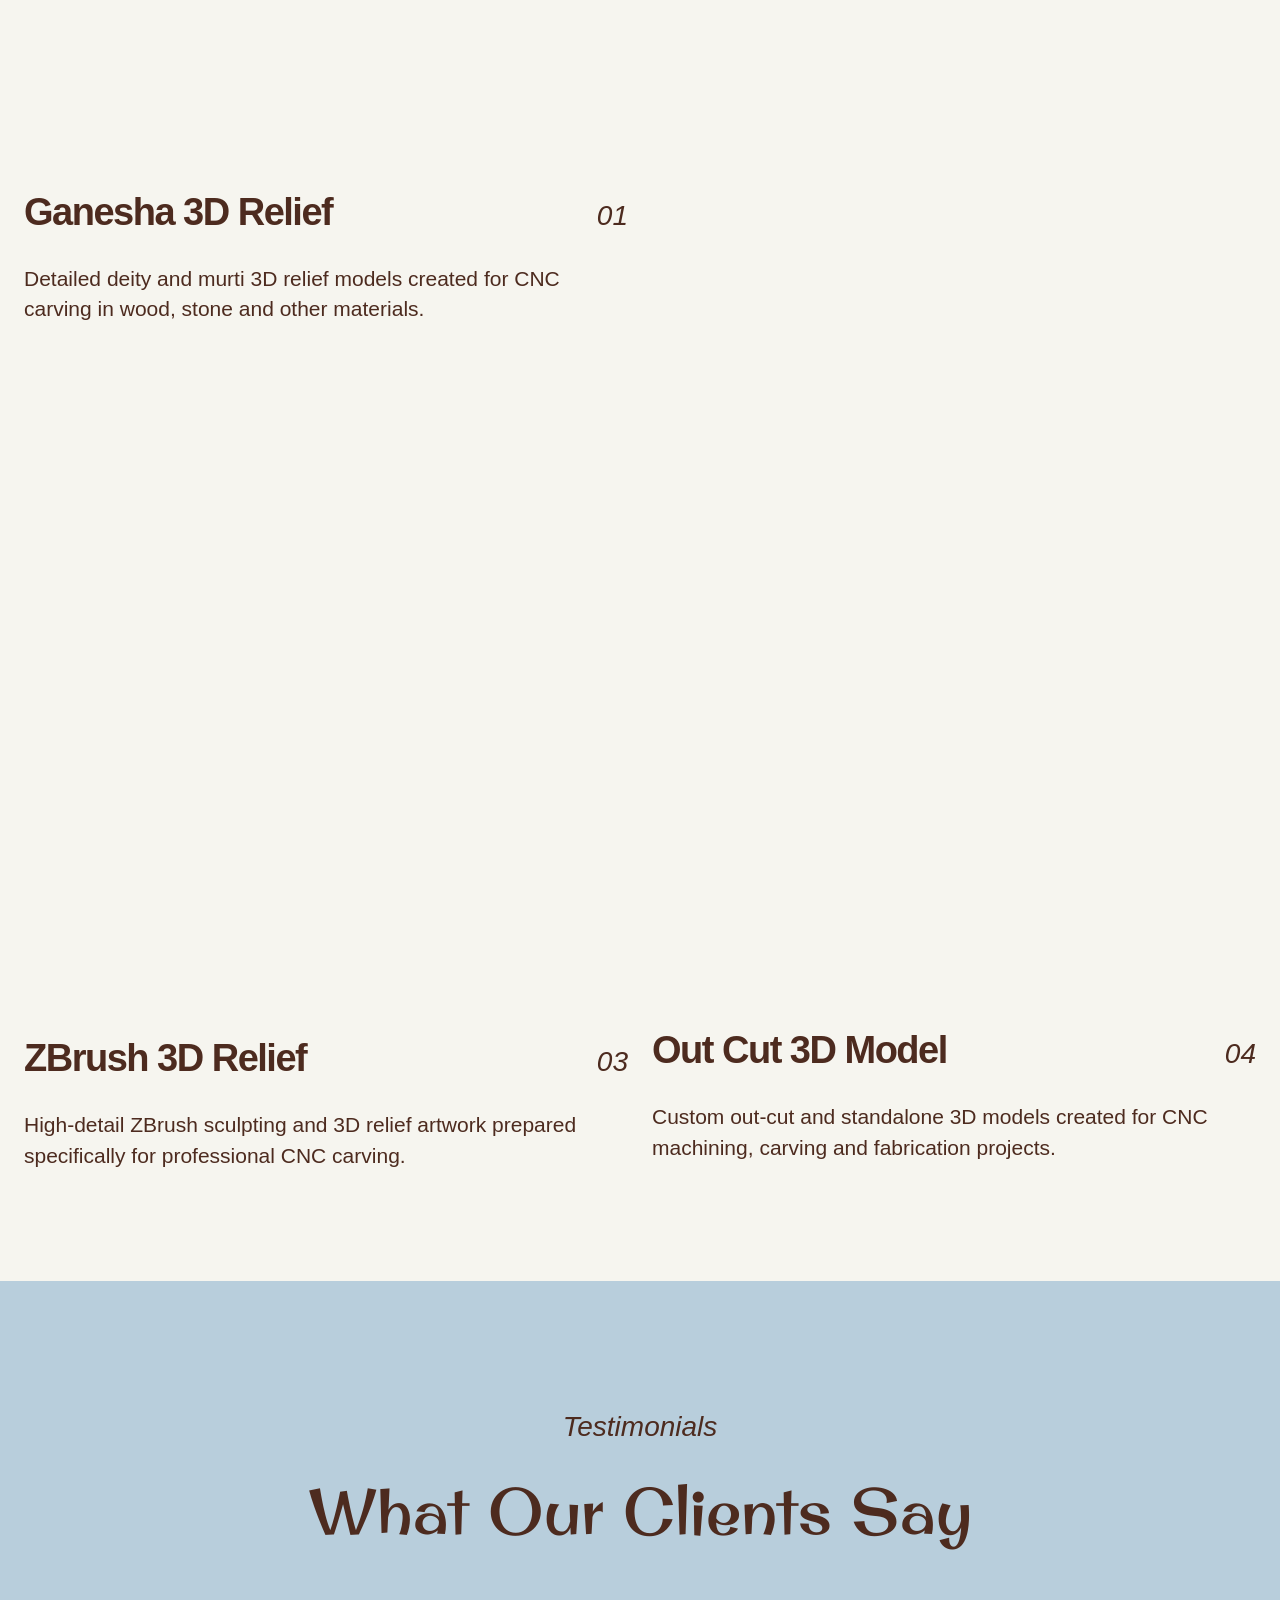
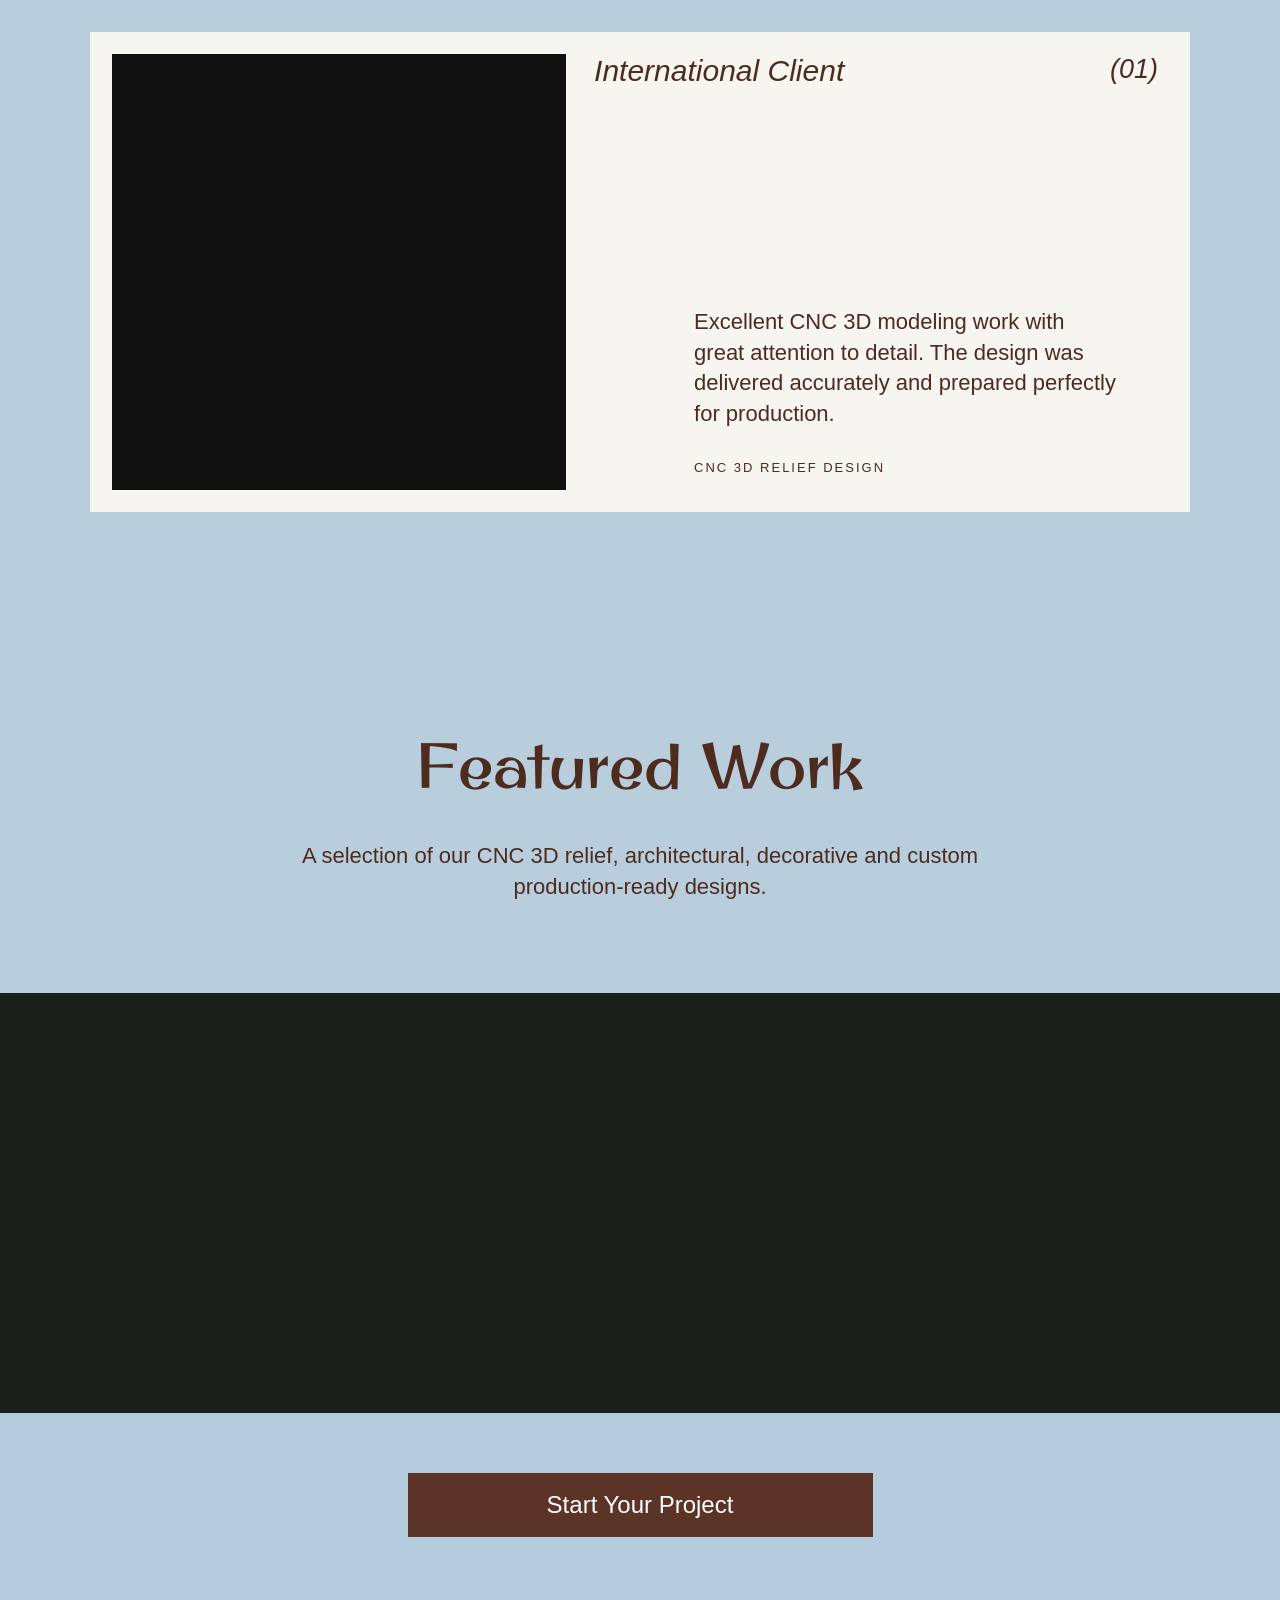
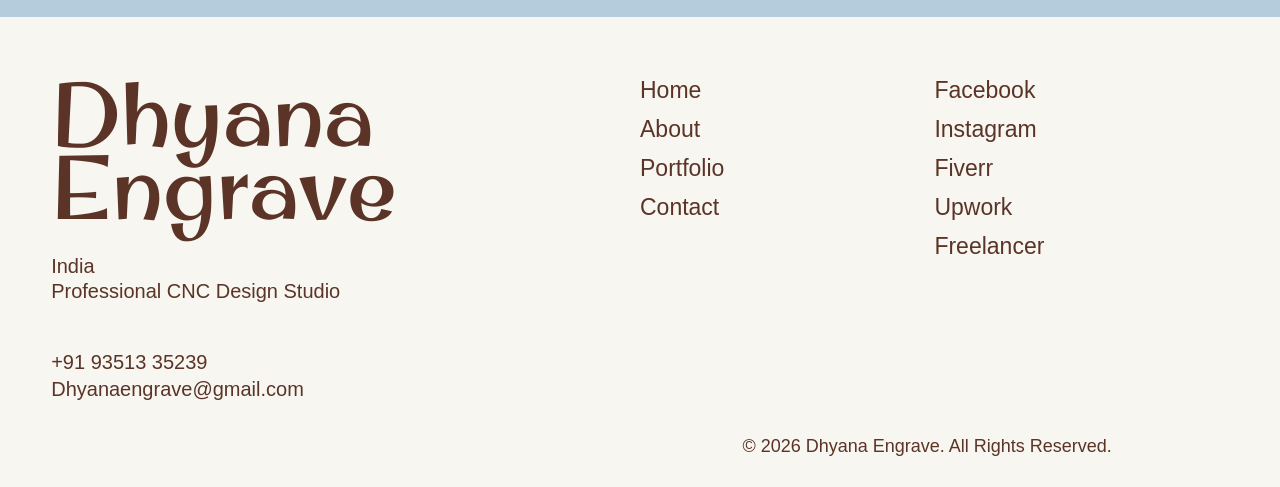
==== commit ed1f6778: "Update index.html" ====
--- a/index.html
+++ b/index.html
@@ -360,7 +360,7 @@
 
 
 
-        <h2>2D CNC<br>Design</h2>
+       <h2><a href="2d-design.html">2D CNC<br>Design</a></h2>
 
 
 
@@ -392,8 +392,7 @@
 
 
 
-        <h2>Rotary CNC<br>Design</h2>
-
+       <h2><a href="rotary-cnc.html">Rotary CNC<br>Design</a></h2>
 
 
         <p>
@@ -424,7 +423,7 @@
 
 
 
-        <h2>Custom CNC<br>Design</h2>
+        <h2><a href="custom-design.html">Custom CNC<br>Design</a></h2>
 
 
 
@@ -456,7 +455,7 @@
 
 
 
-            <h2>3D Models</h2>
+            <h2><a href="3d-models.html">3D Models</a></h2>
 
 
 
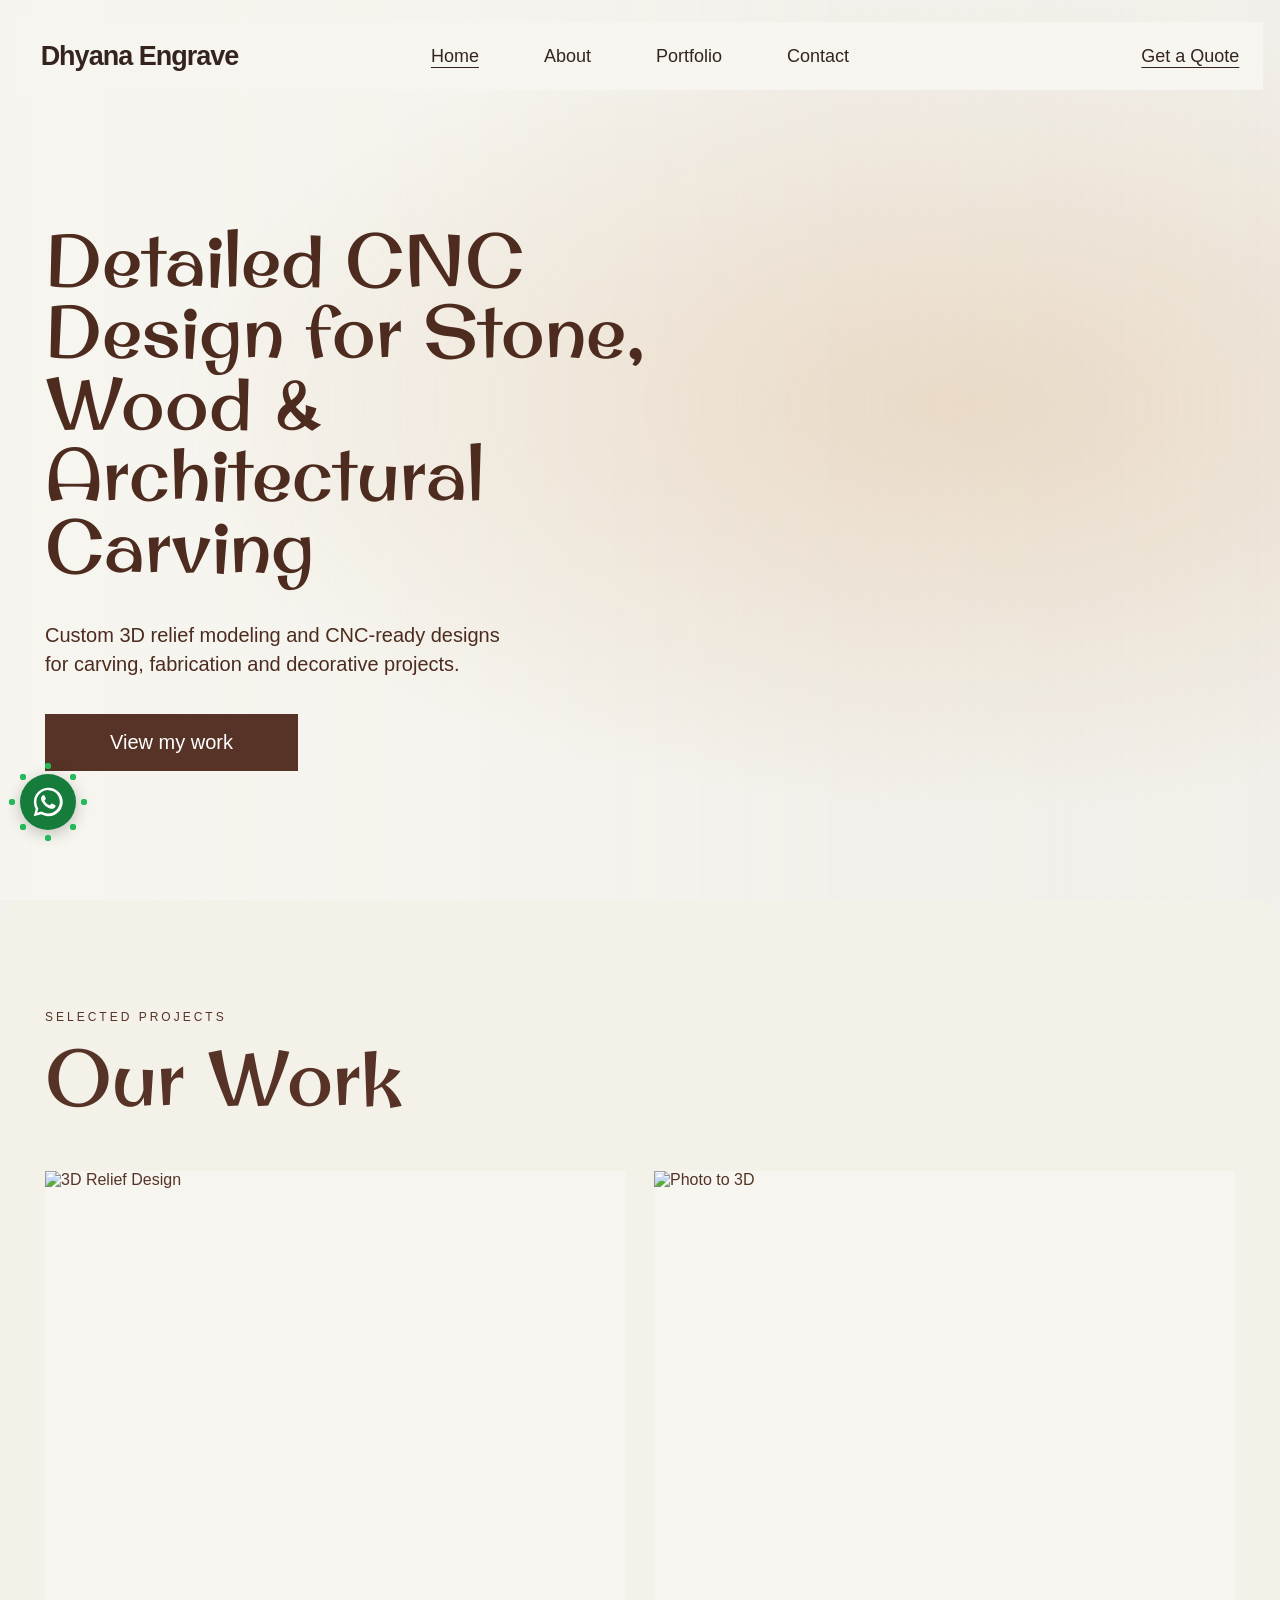
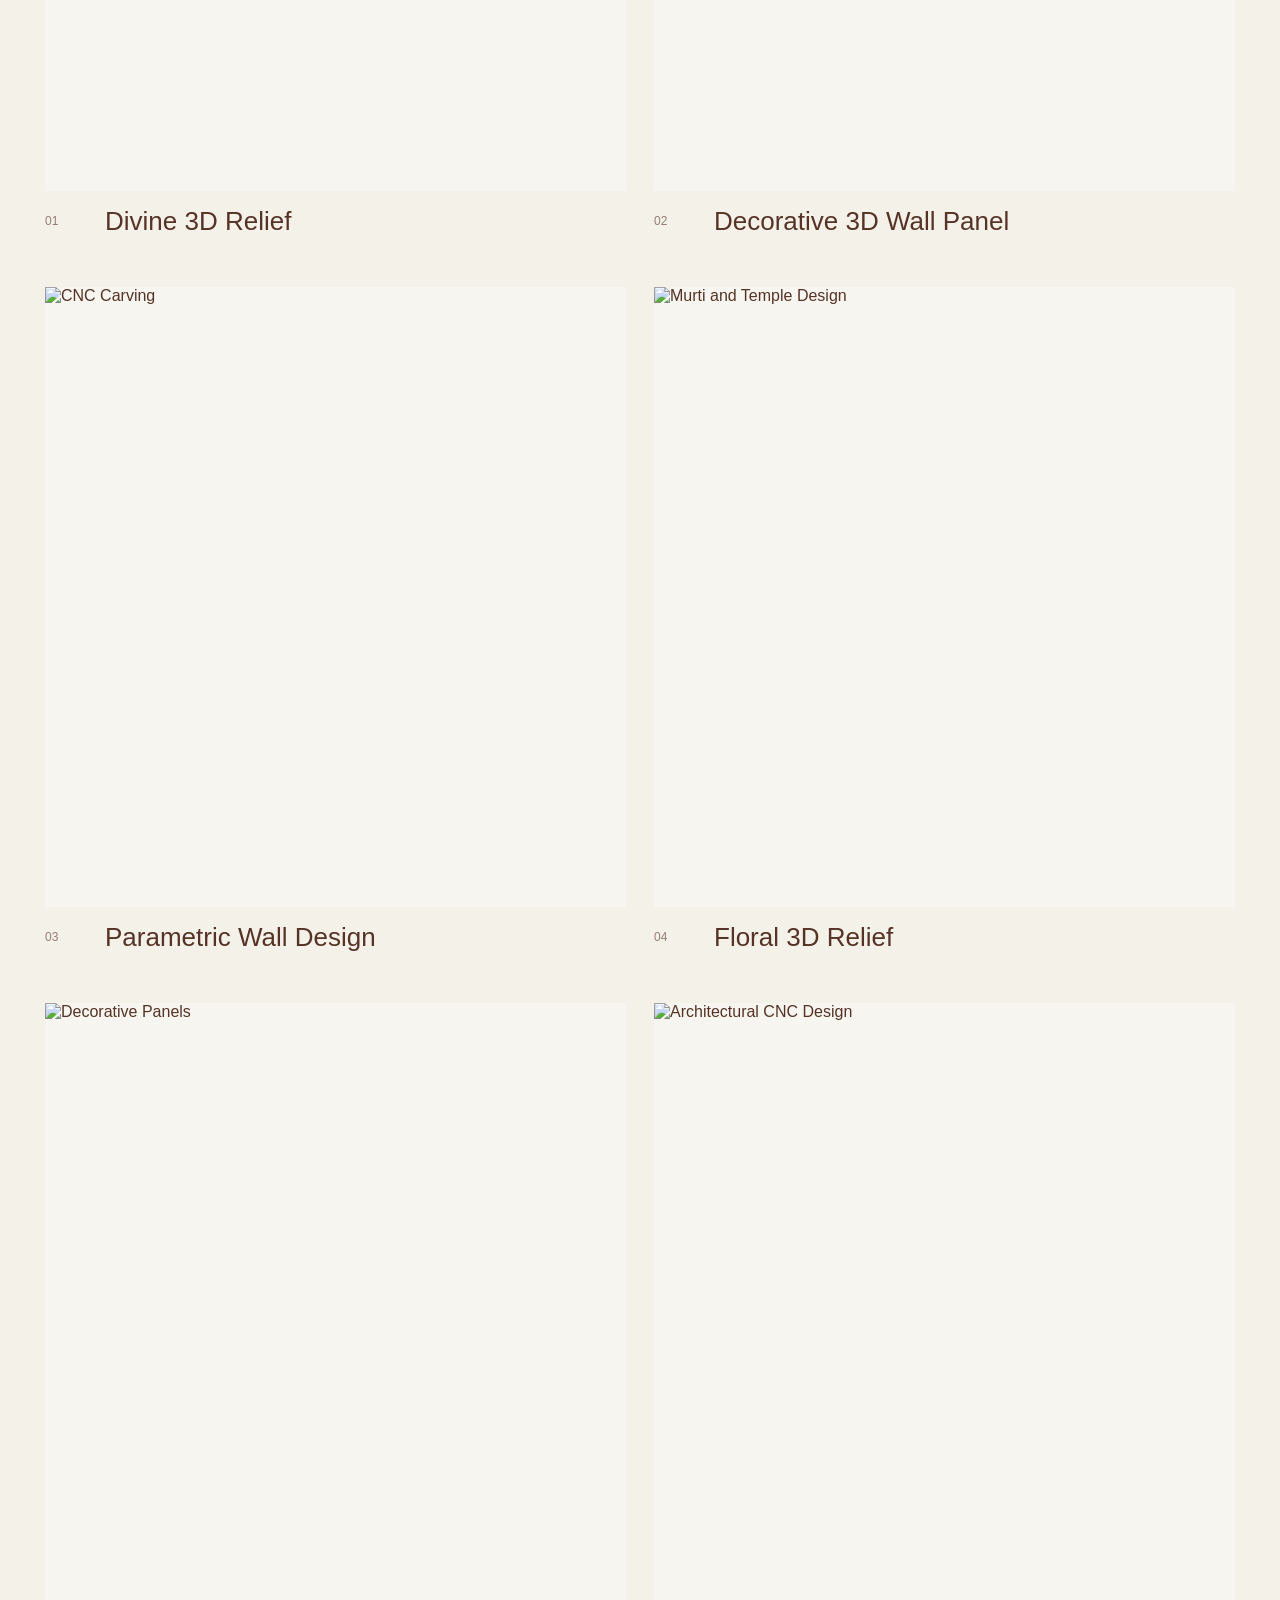
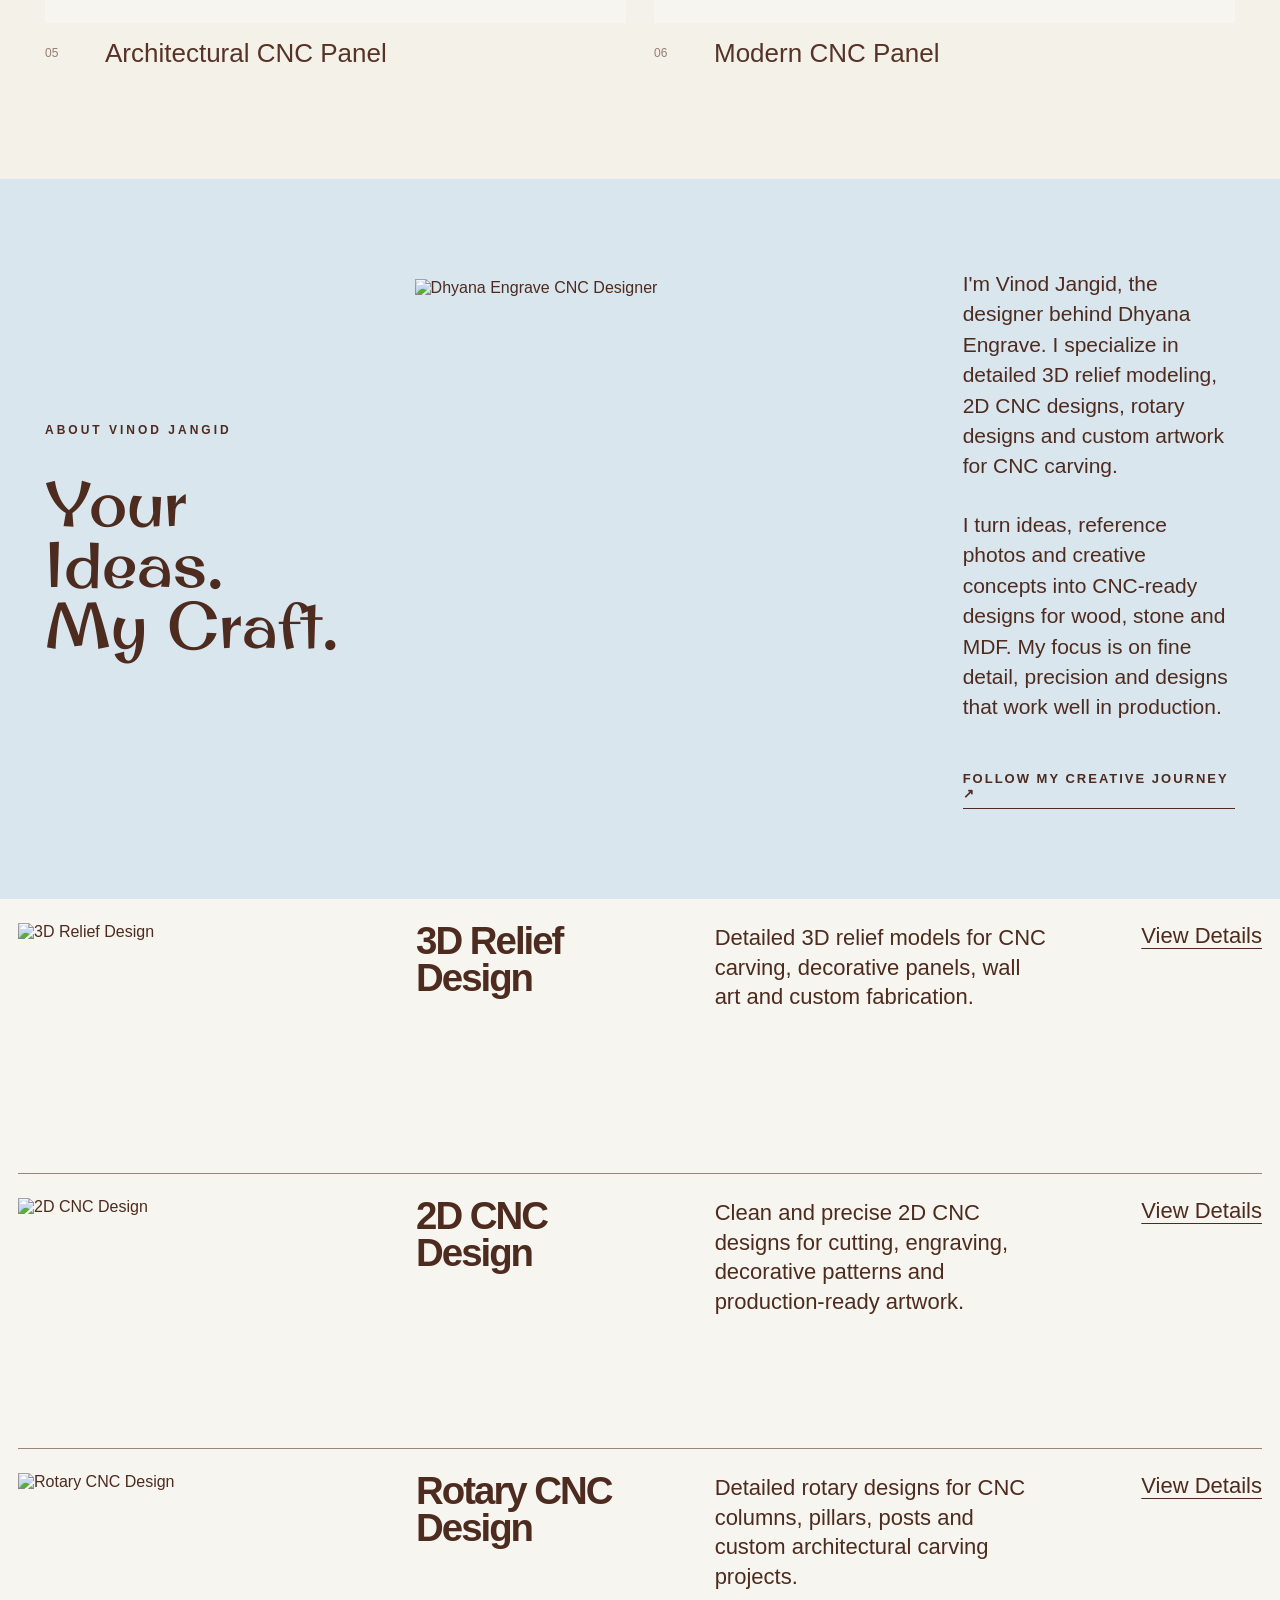
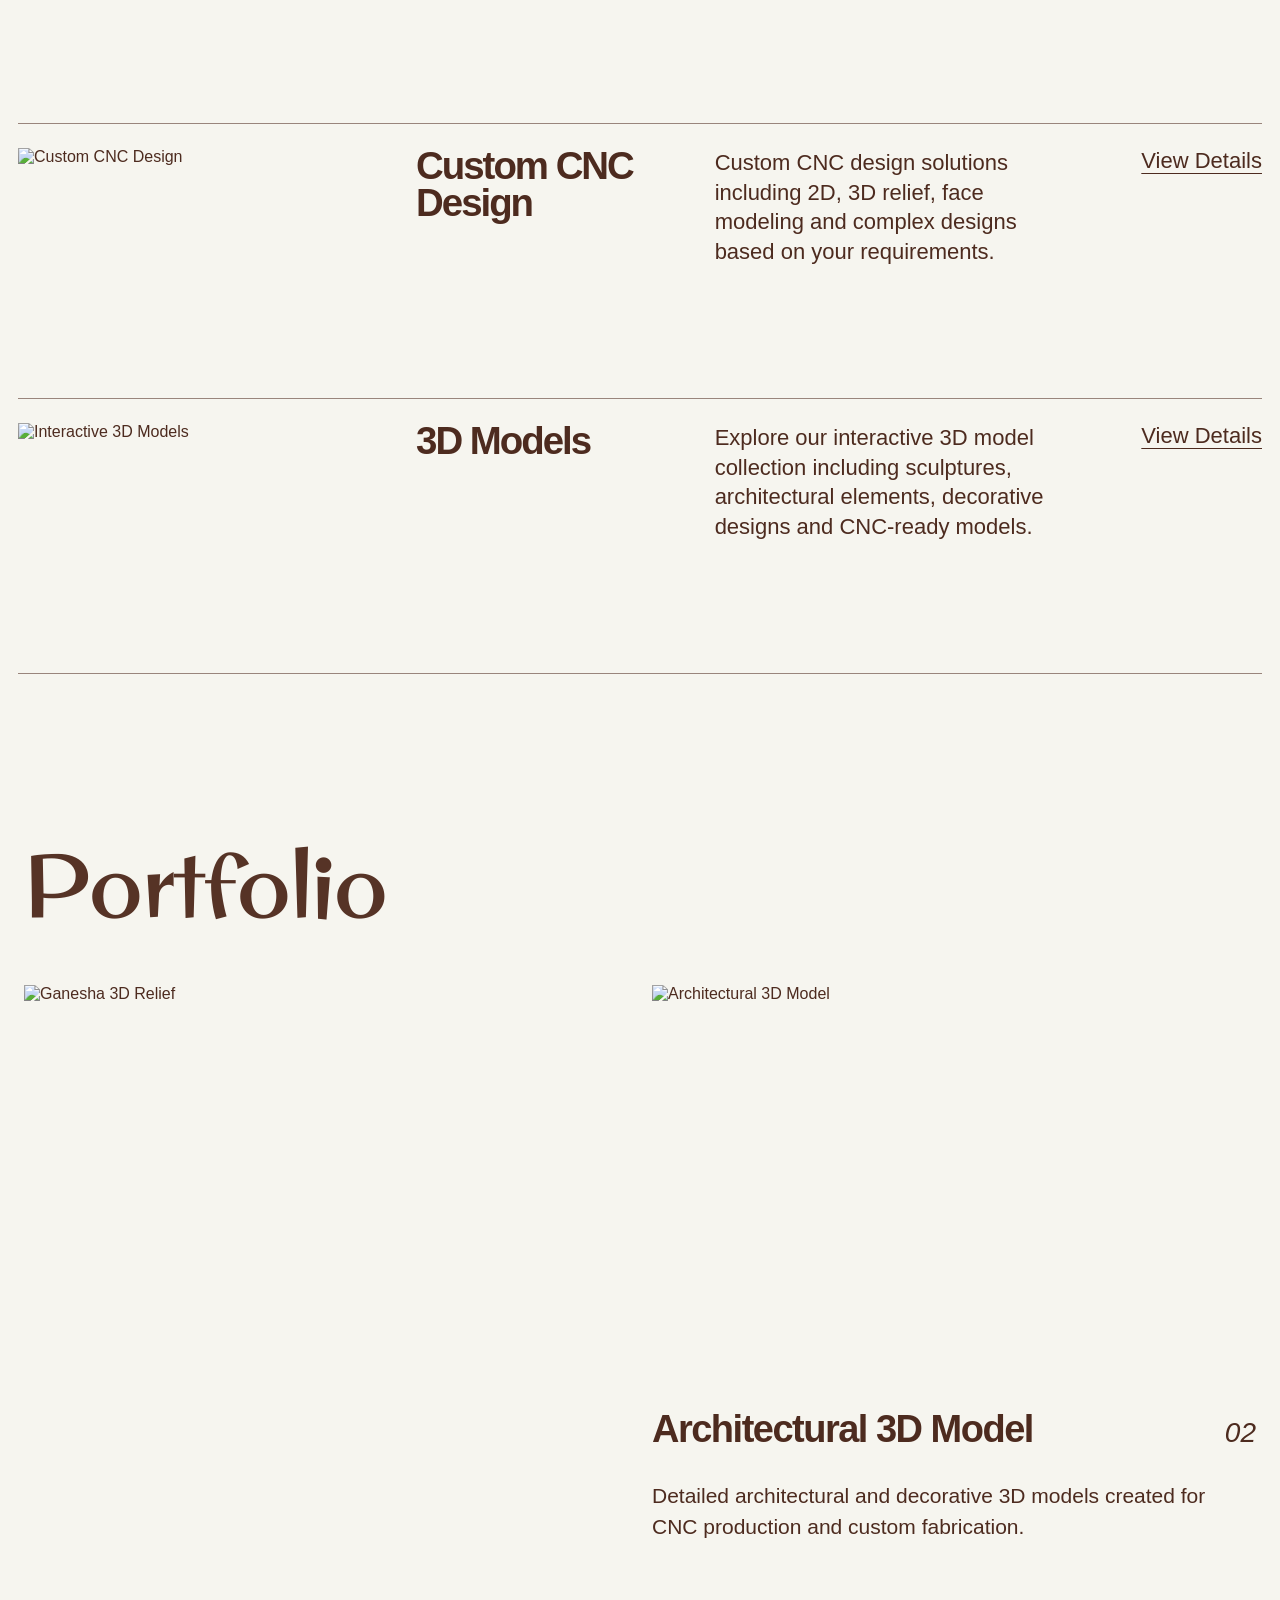
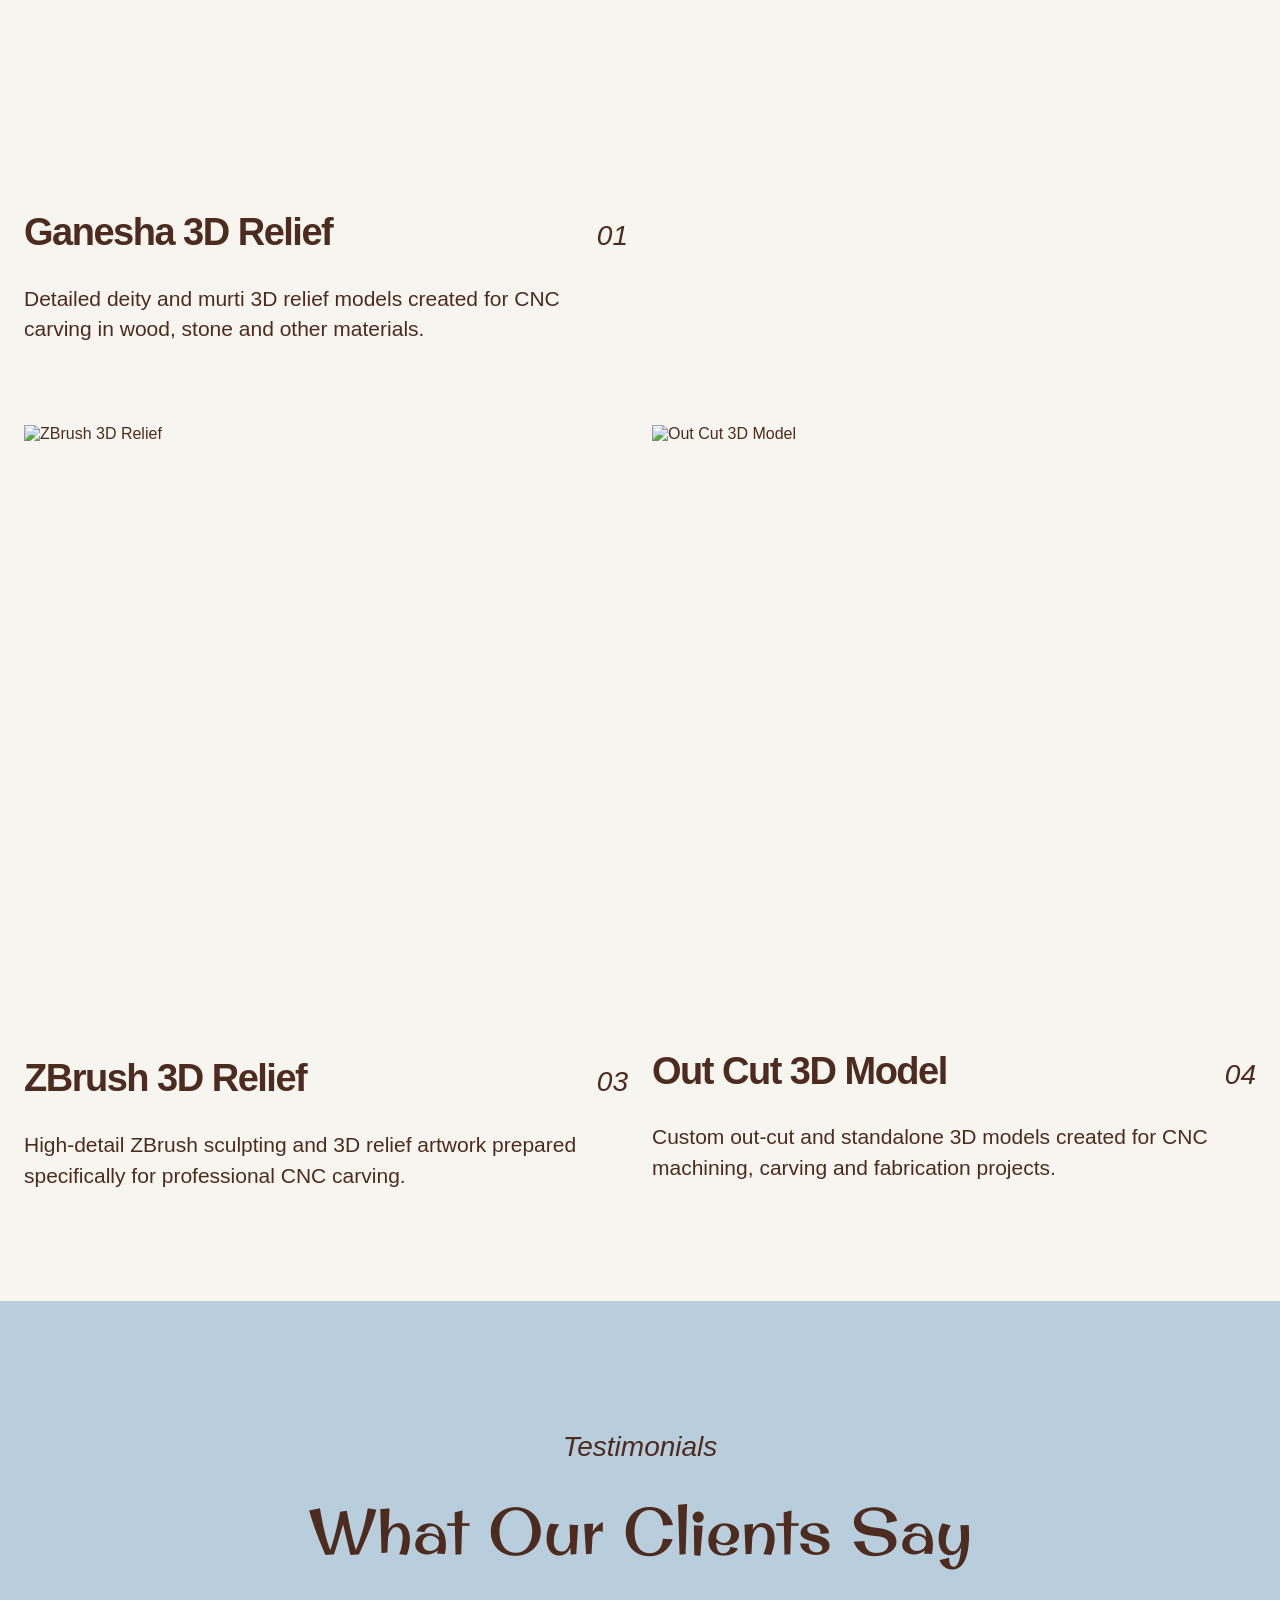
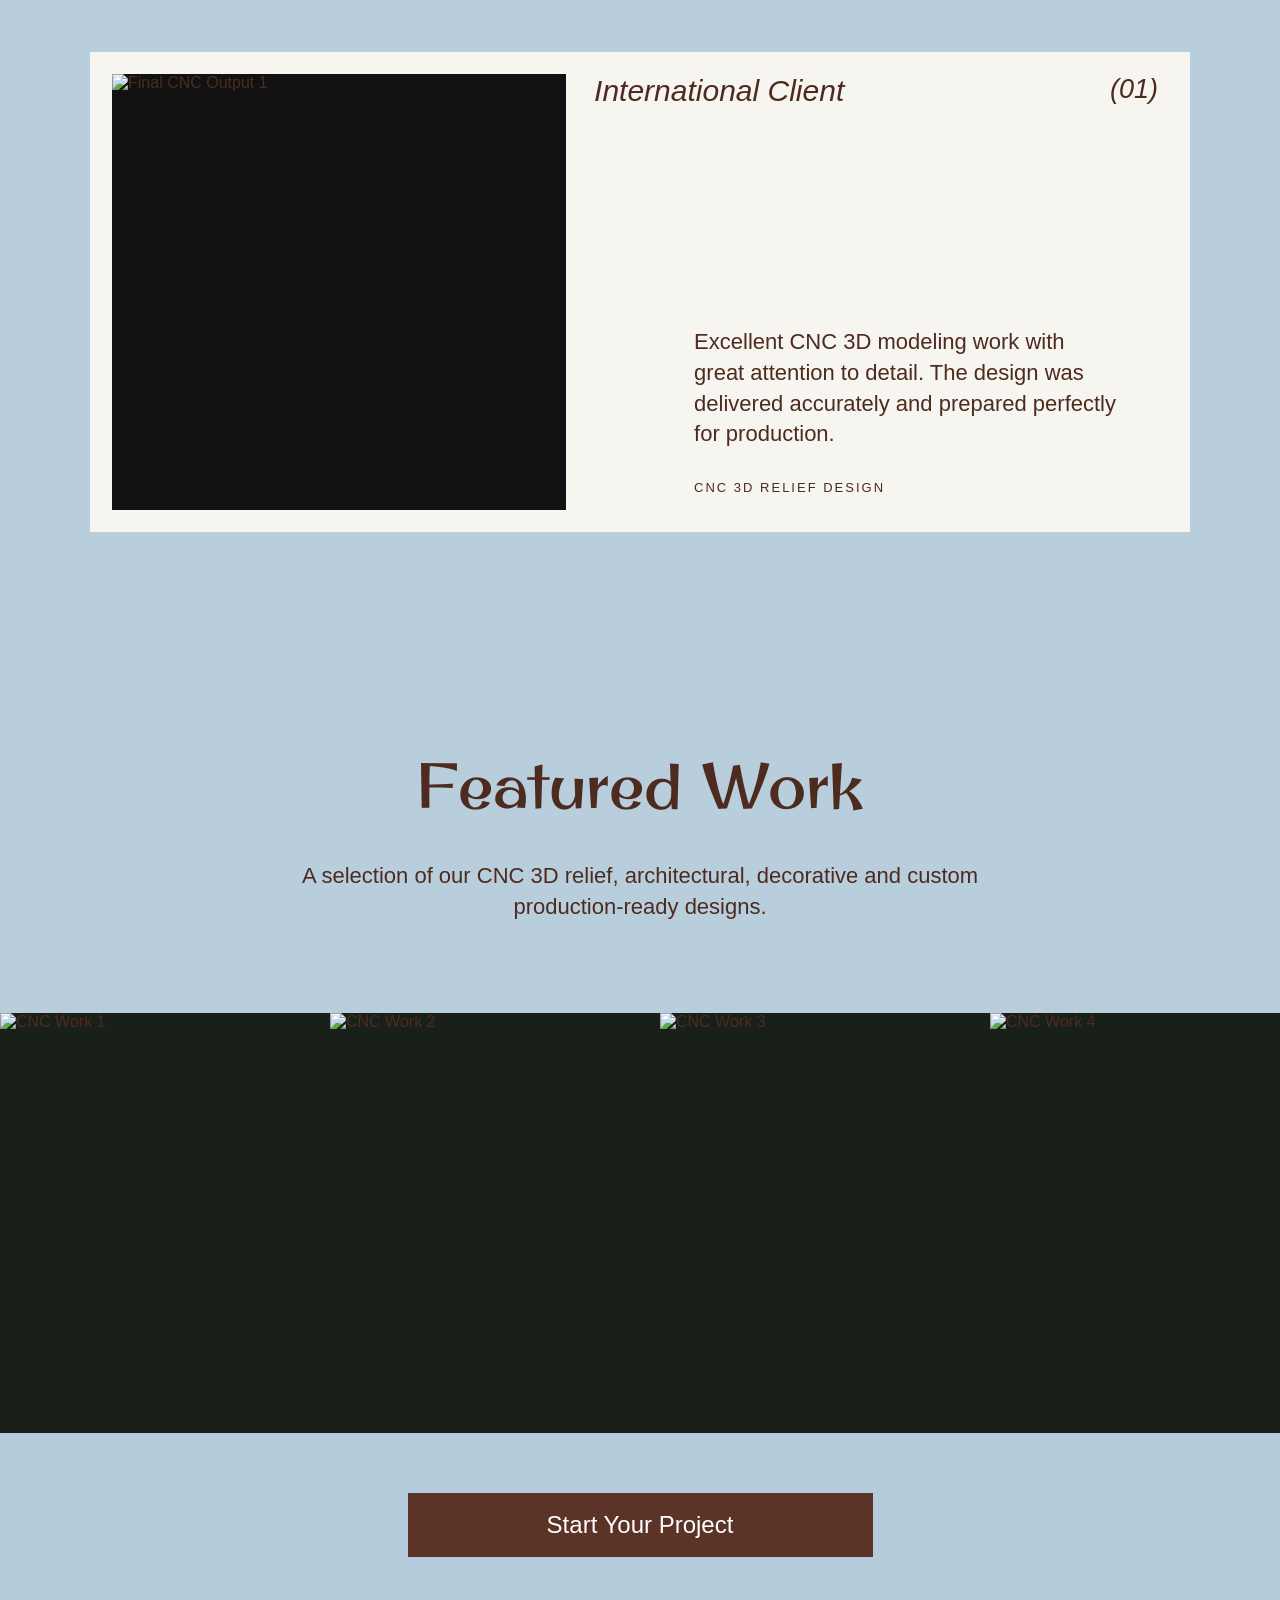
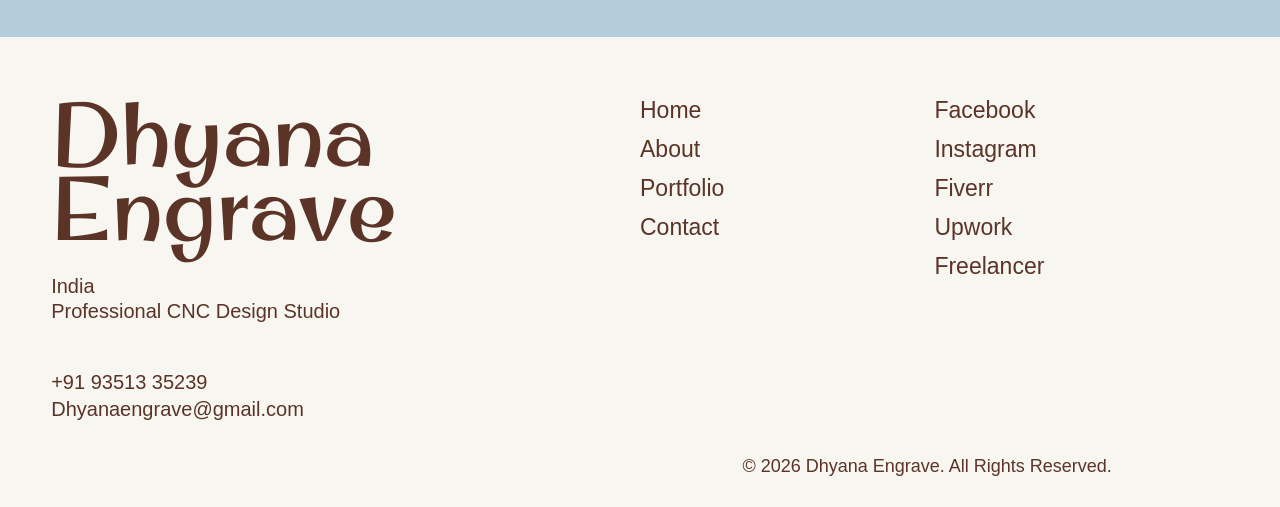
==== commit a00629e6: "Update Dhyana Engrave homepage from VS Code" ====
--- a/index.html
+++ b/index.html
@@ -12,17 +12,11 @@
 
 
 
-   <title>CNC 3D Relief Design & Carving Models | Dhyana Engrave</title>
-
-<meta name="description" content="Professional CNC 3D relief design, STL models, 2D DXF files and custom carving designs for wood, stone, MDF and architectural projects.">
-
-<meta name="robots" content="index, follow">
-
-<link rel="canonical" href="https://dhyanaengrave.com/">
-
-
-
-    <link rel="preload" as="image" href="hero-bg.webp.webp" fetchpriority="high">
+    <title>Dhyana Engrave | 3D CNC Design Studio</title>
+
+
+
+    <link rel="preload" as="image" href="https://dhyanaengrave.com/hero-bg.webp.webp" fetchpriority="high">
     <link rel="stylesheet" href="style.css">
 
 </head>
@@ -135,7 +129,7 @@
 
         <a href="#" class="portfolio-card">
 
-           <img src="project/project-1.webp" alt="3D Relief Design" loading="lazy" decoding="async" width="1200" height="1600">
+           <img src="https://dhyanaengrave.com/project/project-1.webp" alt="3D Relief Design" loading="lazy" decoding="async" width="1200" height="1600">
 
             <div class="portfolio-info">
 
@@ -151,7 +145,7 @@
 
         <a href="#" class="portfolio-card">
 
-          <img src="project/project-2.webp" alt="Photo to 3D" loading="lazy" decoding="async" width="1600" height="1200">
+          <img src="https://dhyanaengrave.com/project/project-2.webp" alt="Photo to 3D" loading="lazy" decoding="async" width="1600" height="1200">
 
             <div class="portfolio-info">
 
@@ -167,7 +161,7 @@
 
         <a href="#" class="portfolio-card">
 
-           <img src="project/project-3.webp" alt="CNC Carving" loading="lazy" decoding="async" width="1600" height="1000">
+           <img src="https://dhyanaengrave.com/project/project-3.webp" alt="CNC Carving" loading="lazy" decoding="async" width="1600" height="1000">
 
             <div class="portfolio-info">
 
@@ -183,7 +177,7 @@
 
         <a href="#" class="portfolio-card">
 
-           <img src="project/project-4.webp" alt="Murti and Temple Design" loading="lazy" decoding="async" width="1400" height="1600">
+           <img src="https://dhyanaengrave.com/project/project-4.webp" alt="Murti and Temple Design" loading="lazy" decoding="async" width="1400" height="1600">
 
             <div class="portfolio-info">
 
@@ -199,7 +193,7 @@
 
         <a href="#" class="portfolio-card">
 
-          <img src="project/project-5.webp" alt="Decorative Panels" loading="lazy" decoding="async" width="1600" height="1600">
+          <img src="https://dhyanaengrave.com/project/project-5.webp" alt="Decorative Panels" loading="lazy" decoding="async" width="1600" height="1600">
 
             <div class="portfolio-info">
 
@@ -215,7 +209,7 @@
 
         <a href="#" class="portfolio-card">
 
-            <img src="project/project-6.webp" alt="Architectural CNC Design" loading="lazy" decoding="async" width="1000" height="1600">
+            <img src="https://dhyanaengrave.com/project/project-6.webp" alt="Architectural CNC Design" loading="lazy" decoding="async" width="1000" height="1600">
 
             <div class="portfolio-info">
 
@@ -242,15 +236,13 @@
 
     <div class="about-left">
 
-        <p class="about-label">ABOUT DHYANA ENGRAVE</p>
+        <p class="about-label">ABOUT VINOD JANGID</p>
 
 
 
         <h2>
 
-            Precision Design.<br>
-
-            Made for CNC.
+            Your Ideas.<br>My Craft.
 
         </h2>
 
@@ -260,7 +252,7 @@
 
     <div class="about-photo">
 
-        <img src="about-me.webp.webp" alt="Dhyana Engrave CNC Designer" loading="lazy" decoding="async" width="1471" height="1600">
+        <img src="https://dhyanaengrave.com/about-me.webp.webp" alt="Dhyana Engrave CNC Designer" loading="lazy" decoding="async" width="1471" height="1600">
 
     </div>
 
@@ -269,25 +261,15 @@
     <div class="about-right">
 
         <p>
-
-            Dhyana Engrave is a CNC design studio specializing in
-
-            detailed 3D relief modeling, 2D CNC designs, rotary work
-
-            and custom CNC-ready artwork.
-
+            I'm Vinod Jangid, the designer behind Dhyana Engrave.
+            I specialize in detailed 3D relief modeling, 2D CNC designs,
+            rotary designs and custom artwork for CNC carving.
         </p>
 
-
-
         <p>
-
-            We transform ideas, reference images and custom concepts
-
-            into production-ready designs for wood, stone, MDF
-
-            and other CNC applications.
-
+            I turn ideas, reference photos and creative concepts into
+            CNC-ready designs for wood, stone and MDF. My focus is on
+            fine detail, precision and designs that work well in production.
         </p>
 
 
@@ -322,13 +304,13 @@
 
         <div class="service-image">
 
-            <img src="service/service-1.webp" alt="3D Relief Design" loading="lazy" decoding="async" width="507" height="720">
+            <img src="https://dhyanaengrave.com/service/service-1.webp" alt="3D Relief Design" loading="lazy" decoding="async" width="507" height="720">
 
         </div>
 
 
 
-        <h2><a href="3d-relief.html">3D Relief<br>Design</a></h2>
+        <h2>3D Relief<br>Design</h2>
 
 
 
@@ -354,13 +336,13 @@
 
         <div class="service-image">
 
-           <img src="service/service-2.webp" alt="2D CNC Design" loading="lazy" decoding="async" width="800" height="800">
+           <img src="https://dhyanaengrave.com/service/service-2.webp" alt="2D CNC Design" loading="lazy" decoding="async" width="800" height="800">
 
         </div>
 
 
 
-       <h2><a href="2d-design.html">2D CNC<br>Design</a></h2>
+        <h2>2D CNC<br>Design</h2>
 
 
 
@@ -386,13 +368,14 @@
 
         <div class="service-image">
 
-           <img src="service/service-3.webp" alt="Rotary CNC Design" loading="lazy" decoding="async" width="640" height="800">
+           <img src="https://dhyanaengrave.com/service/service-3.webp" alt="Rotary CNC Design" loading="lazy" decoding="async" width="640" height="800">
 
         </div>
 
 
 
-       <h2><a href="rotary-cnc.html">Rotary CNC<br>Design</a></h2>
+        <h2>Rotary CNC<br>Design</h2>
+
 
 
         <p>
@@ -417,13 +400,13 @@
 
         <div class="service-image">
 
-           <img src="service/service-4.webp" alt="Custom CNC Design" loading="lazy" decoding="async" width="800" height="600">
+           <img src="https://dhyanaengrave.com/service/service-4.webp" alt="Custom CNC Design" loading="lazy" decoding="async" width="800" height="600">
 
         </div>
 
 
 
-        <h2><a href="custom-design.html">Custom CNC<br>Design</a></h2>
+        <h2>Custom CNC<br>Design</h2>
 
 
 
@@ -449,13 +432,13 @@
 
             <div class="service-image">
 
-                <img src="service/service-5.webp" alt="Interactive 3D Models" loading="lazy" decoding="async" width="600" height="800">
+                <img src="https://dhyanaengrave.com/service/service-5.webp" alt="Interactive 3D Models" loading="lazy" decoding="async" width="600" height="800">
 
             </div>
 
 
 
-            <h2><a href="3d-models.html">3D Models</a></h2>
+            <h2>3D Models</h2>
 
 
 
@@ -513,7 +496,7 @@
 
             <img
 
-                src="portfolio/1003 3D Mukesh Ji 01_1.webp"
+                src="https://dhyanaengrave.com/portfolio/1003%203D%20Mukesh%20Ji%2001_1.webp"
 
                 alt="Ganesha 3D Relief"
 
@@ -555,7 +538,7 @@
 
     <img
 
-        src="portfolio/portfolio-2.webp"
+        src="https://dhyanaengrave.com/portfolio/portfolio-2.webp"
 
         alt="Architectural 3D Model"
 
@@ -597,7 +580,7 @@
 
             <img
 
-                src="portfolio/portfolio-4.webp"
+                src="https://dhyanaengrave.com/portfolio/portfolio-4.webp"
 
                 alt="ZBrush 3D Relief"
 
@@ -641,7 +624,7 @@
 
             <img
 
-                src="portfolio/portfolio-5.webp"
+                src="https://dhyanaengrave.com/portfolio/portfolio-5.webp"
 
                 alt="Out Cut 3D Model"
 
@@ -709,7 +692,7 @@
 
 
 
-            <img src="testimonial/testimonial-1.webp"
+            <img src="https://dhyanaengrave.com/testimonial/testimonial-1.webp"
 
                  class="ts-slide active"
 
@@ -717,7 +700,7 @@
 
 
 
-            <img src="testimonial/testimonial-2.webp"
+            <img src="https://dhyanaengrave.com/testimonial/testimonial-2.webp"
 
                  class="ts-slide"
 
@@ -725,7 +708,7 @@
 
 
 
-            <img src="testimonial/testimonial-3.webp"
+            <img src="https://dhyanaengrave.com/testimonial/testimonial-3.webp"
 
                  class="ts-slide"
 
@@ -733,7 +716,7 @@
 
 
 
-            <img src="testimonial/testimonial-4.webp"
+            <img src="https://dhyanaengrave.com/testimonial/testimonial-4.webp"
 
                  class="ts-slide"
 
@@ -741,7 +724,7 @@
 
 
 
-            <img src="testimonial/testimonial-5.webp"
+            <img src="https://dhyanaengrave.com/testimonial/testimonial-5.webp"
 
                  class="ts-slide"
 
@@ -933,47 +916,47 @@
 
 
 
-            <img src="Featured Work/Featured Work-1.webp" alt="CNC Work 1" loading="lazy" decoding="async" width="1600" height="1600">
-
-            <img src="Featured Work/Featured Work-2.webp" alt="CNC Work 2" loading="lazy" decoding="async" width="1400" height="1600">
-
-            <img src="Featured Work/Featured Work-3.webp" alt="CNC Work 3" loading="lazy" decoding="async" width="1600" height="1600">
-
-            <img src="Featured Work/Featured Work-4.webp" alt="CNC Work 4" loading="lazy" decoding="async" width="1600" height="1600">
-
-            <img src="Featured Work/Featured Work-5.webp" alt="CNC Work 5" loading="lazy" decoding="async" width="1600" height="1000">
-
-            <img src="Featured Work/Featured Work-6.webp" alt="CNC Work 6" loading="lazy" decoding="async" width="1600" height="1200">
-
-            <img src="Featured Work/Featured Work-7.webp" alt="CNC Work 7" loading="lazy" decoding="async" width="1600" height="1600">
-
-            <img src="Featured Work/Featured Work-8.webp" alt="CNC Work 8" loading="lazy" decoding="async" width="800" height="1600">
-
-            <img src="Featured Work/Featured Work-9.webp" alt="CNC Work 9" loading="lazy" decoding="async" width="1600" height="1600">
-
-            <img src="Featured Work/Featured Work-10.webp" alt="CNC Work 10" loading="lazy" decoding="async" width="1600" height="1600">
-
-
-
-            <img src="Featured Work/Featured Work-11.webp" alt="CNC Work 11" loading="lazy" decoding="async" width="1600" height="800">
-
-            <img src="Featured Work/Featured Work-12.webp" alt="CNC Work 12" loading="lazy" decoding="async" width="905" height="1600">
-
-            <img src="Featured Work/Featured Work-13.webp" alt="CNC Work 13" loading="lazy" decoding="async" width="1000" height="1600">
-
-            <img src="Featured Work/Featured Work-14.webp" alt="CNC Work 14" loading="lazy" decoding="async" width="1400" height="1600">
-
-            <img src="Featured Work/Featured Work-15.webp" alt="CNC Work 15" loading="lazy" decoding="async" width="1200" height="1600">
-
-            <img src="Featured Work/Featured Work-16.webp" alt="CNC Work 16" loading="lazy" decoding="async" width="1200" height="1600">
-
-            <img src="Featured Work/Featured Work-17.webp" alt="CNC Work 17" loading="lazy" decoding="async" width="1200" height="1600">
-
-            <img src="Featured Work/Featured Work-18.webp" alt="CNC Work 18" loading="lazy" decoding="async" width="1600" height="1200">
-
-            <img src="Featured Work/Featured Work-19.webp" alt="CNC Work 19" loading="lazy" decoding="async" width="1600" height="1600">
-
-            <img src="Featured Work/Featured Work-20.webp" alt="CNC Work 20" loading="lazy" decoding="async" width="1600" height="1600">
+            <img src="https://dhyanaengrave.com/Featured%20Work/Featured%20Work-1.webp" alt="CNC Work 1" loading="lazy" decoding="async" width="1600" height="1600">
+
+            <img src="https://dhyanaengrave.com/Featured%20Work/Featured%20Work-2.webp" alt="CNC Work 2" loading="lazy" decoding="async" width="1400" height="1600">
+
+            <img src="https://dhyanaengrave.com/Featured%20Work/Featured%20Work-3.webp" alt="CNC Work 3" loading="lazy" decoding="async" width="1600" height="1600">
+
+            <img src="https://dhyanaengrave.com/Featured%20Work/Featured%20Work-4.webp" alt="CNC Work 4" loading="lazy" decoding="async" width="1600" height="1600">
+
+            <img src="https://dhyanaengrave.com/Featured%20Work/Featured%20Work-5.webp" alt="CNC Work 5" loading="lazy" decoding="async" width="1600" height="1000">
+
+            <img src="https://dhyanaengrave.com/Featured%20Work/Featured%20Work-6.webp" alt="CNC Work 6" loading="lazy" decoding="async" width="1600" height="1200">
+
+            <img src="https://dhyanaengrave.com/Featured%20Work/Featured%20Work-7.webp" alt="CNC Work 7" loading="lazy" decoding="async" width="1600" height="1600">
+
+            <img src="https://dhyanaengrave.com/Featured%20Work/Featured%20Work-8.webp" alt="CNC Work 8" loading="lazy" decoding="async" width="800" height="1600">
+
+            <img src="https://dhyanaengrave.com/Featured%20Work/Featured%20Work-9.webp" alt="CNC Work 9" loading="lazy" decoding="async" width="1600" height="1600">
+
+            <img src="https://dhyanaengrave.com/Featured%20Work/Featured%20Work-10.webp" alt="CNC Work 10" loading="lazy" decoding="async" width="1600" height="1600">
+
+
+
+            <img src="https://dhyanaengrave.com/Featured%20Work/Featured%20Work-11.webp" alt="CNC Work 11" loading="lazy" decoding="async" width="1600" height="800">
+
+            <img src="https://dhyanaengrave.com/Featured%20Work/Featured%20Work-12.webp" alt="CNC Work 12" loading="lazy" decoding="async" width="905" height="1600">
+
+            <img src="https://dhyanaengrave.com/Featured%20Work/Featured%20Work-13.webp" alt="CNC Work 13" loading="lazy" decoding="async" width="1000" height="1600">
+
+            <img src="https://dhyanaengrave.com/Featured%20Work/Featured%20Work-14.webp" alt="CNC Work 14" loading="lazy" decoding="async" width="1400" height="1600">
+
+            <img src="https://dhyanaengrave.com/Featured%20Work/Featured%20Work-15.webp" alt="CNC Work 15" loading="lazy" decoding="async" width="1200" height="1600">
+
+            <img src="https://dhyanaengrave.com/Featured%20Work/Featured%20Work-16.webp" alt="CNC Work 16" loading="lazy" decoding="async" width="1200" height="1600">
+
+            <img src="https://dhyanaengrave.com/Featured%20Work/Featured%20Work-17.webp" alt="CNC Work 17" loading="lazy" decoding="async" width="1200" height="1600">
+
+            <img src="https://dhyanaengrave.com/Featured%20Work/Featured%20Work-18.webp" alt="CNC Work 18" loading="lazy" decoding="async" width="1600" height="1200">
+
+            <img src="https://dhyanaengrave.com/Featured%20Work/Featured%20Work-19.webp" alt="CNC Work 19" loading="lazy" decoding="async" width="1600" height="1600">
+
+            <img src="https://dhyanaengrave.com/Featured%20Work/Featured%20Work-20.webp" alt="CNC Work 20" loading="lazy" decoding="async" width="1600" height="1600">
 
 
 
@@ -983,47 +966,47 @@
 
 
 
-            <img src="Featured Work/Featured Work-1.webp" alt="" loading="lazy" decoding="async" width="1600" height="1600">
-
-            <img src="Featured Work/Featured Work-2.webp" alt="" loading="lazy" decoding="async" width="1400" height="1600">
-
-            <img src="Featured Work/Featured Work-3.webp" alt="" loading="lazy" decoding="async" width="1600" height="1600">
-
-            <img src="Featured Work/Featured Work-4.webp" alt="" loading="lazy" decoding="async" width="1600" height="1600">
-
-            <img src="Featured Work/Featured Work-5.webp" alt="" loading="lazy" decoding="async" width="1600" height="1000">
-
-            <img src="Featured Work/Featured Work-6.webp" alt="" loading="lazy" decoding="async" width="1600" height="1200">
-
-            <img src="Featured Work/Featured Work-7.webp" alt="" loading="lazy" decoding="async" width="1600" height="1600">
-
-            <img src="Featured Work/Featured Work-8.webp" alt="" loading="lazy" decoding="async" width="800" height="1600">
-
-            <img src="Featured Work/Featured Work-9.webp" alt="" loading="lazy" decoding="async" width="1600" height="1600">
-
-            <img src="Featured Work/Featured Work-10.webp" alt="" loading="lazy" decoding="async" width="1600" height="1600">
-
-
-
-            <img src="Featured Work/Featured Work-11.webp" alt="" loading="lazy" decoding="async" width="1600" height="800">
-
-            <img src="Featured Work/Featured Work-12.webp" alt="" loading="lazy" decoding="async" width="905" height="1600">
-
-            <img src="Featured Work/Featured Work-13.webp" alt="" loading="lazy" decoding="async" width="1000" height="1600">
-
-            <img src="Featured Work/Featured Work-14.webp" alt="" loading="lazy" decoding="async" width="1400" height="1600">
-
-            <img src="Featured Work/Featured Work-15.webp" alt="" loading="lazy" decoding="async" width="1200" height="1600">
-
-            <img src="Featured Work/Featured Work-16.webp" alt="" loading="lazy" decoding="async" width="1200" height="1600">
-
-            <img src="Featured Work/Featured Work-17.webp" alt="" loading="lazy" decoding="async" width="1200" height="1600">
-
-            <img src="Featured Work/Featured Work-18.webp" alt="" loading="lazy" decoding="async" width="1600" height="1200">
-
-            <img src="Featured Work/Featured Work-19.webp" alt="" loading="lazy" decoding="async" width="1600" height="1600">
-
-            <img src="Featured Work/Featured Work-20.webp" alt="" loading="lazy" decoding="async" width="1600" height="1600">
+            <img src="https://dhyanaengrave.com/Featured%20Work/Featured%20Work-1.webp" alt="" loading="lazy" decoding="async" width="1600" height="1600">
+
+            <img src="https://dhyanaengrave.com/Featured%20Work/Featured%20Work-2.webp" alt="" loading="lazy" decoding="async" width="1400" height="1600">
+
+            <img src="https://dhyanaengrave.com/Featured%20Work/Featured%20Work-3.webp" alt="" loading="lazy" decoding="async" width="1600" height="1600">
+
+            <img src="https://dhyanaengrave.com/Featured%20Work/Featured%20Work-4.webp" alt="" loading="lazy" decoding="async" width="1600" height="1600">
+
+            <img src="https://dhyanaengrave.com/Featured%20Work/Featured%20Work-5.webp" alt="" loading="lazy" decoding="async" width="1600" height="1000">
+
+            <img src="https://dhyanaengrave.com/Featured%20Work/Featured%20Work-6.webp" alt="" loading="lazy" decoding="async" width="1600" height="1200">
+
+            <img src="https://dhyanaengrave.com/Featured%20Work/Featured%20Work-7.webp" alt="" loading="lazy" decoding="async" width="1600" height="1600">
+
+            <img src="https://dhyanaengrave.com/Featured%20Work/Featured%20Work-8.webp" alt="" loading="lazy" decoding="async" width="800" height="1600">
+
+            <img src="https://dhyanaengrave.com/Featured%20Work/Featured%20Work-9.webp" alt="" loading="lazy" decoding="async" width="1600" height="1600">
+
+            <img src="https://dhyanaengrave.com/Featured%20Work/Featured%20Work-10.webp" alt="" loading="lazy" decoding="async" width="1600" height="1600">
+
+
+
+            <img src="https://dhyanaengrave.com/Featured%20Work/Featured%20Work-11.webp" alt="" loading="lazy" decoding="async" width="1600" height="800">
+
+            <img src="https://dhyanaengrave.com/Featured%20Work/Featured%20Work-12.webp" alt="" loading="lazy" decoding="async" width="905" height="1600">
+
+            <img src="https://dhyanaengrave.com/Featured%20Work/Featured%20Work-13.webp" alt="" loading="lazy" decoding="async" width="1000" height="1600">
+
+            <img src="https://dhyanaengrave.com/Featured%20Work/Featured%20Work-14.webp" alt="" loading="lazy" decoding="async" width="1400" height="1600">
+
+            <img src="https://dhyanaengrave.com/Featured%20Work/Featured%20Work-15.webp" alt="" loading="lazy" decoding="async" width="1200" height="1600">
+
+            <img src="https://dhyanaengrave.com/Featured%20Work/Featured%20Work-16.webp" alt="" loading="lazy" decoding="async" width="1200" height="1600">
+
+            <img src="https://dhyanaengrave.com/Featured%20Work/Featured%20Work-17.webp" alt="" loading="lazy" decoding="async" width="1200" height="1600">
+
+            <img src="https://dhyanaengrave.com/Featured%20Work/Featured%20Work-18.webp" alt="" loading="lazy" decoding="async" width="1600" height="1200">
+
+            <img src="https://dhyanaengrave.com/Featured%20Work/Featured%20Work-19.webp" alt="" loading="lazy" decoding="async" width="1600" height="1600">
+
+            <img src="https://dhyanaengrave.com/Featured%20Work/Featured%20Work-20.webp" alt="" loading="lazy" decoding="async" width="1600" height="1600">
 
 
 
@@ -1330,6 +1313,55 @@
     groups.forEach(group => observer.observe(group));
 })();
 </script>
+<!-- WhatsApp: uses the existing website contact number. -->
+<a class="whatsapp-float" href="https://wa.me/919351335239?text=Hi%20Dhyana%20Engrave%2C%20I%20would%20like%20to%20discuss%20a%20CNC%20design." target="_blank" rel="noopener noreferrer" aria-label="Chat with Dhyana Engrave on WhatsApp (opens in a new tab)">
+    <svg viewBox="0 0 32 32" fill="currentColor" aria-hidden="true" focusable="false">
+        <path d="M16 .8A15.1 15.1 0 0 0 2.9 23.4L.8 31.2l8-2.1A15.2 15.2 0 1 0 16 .8zm0 27.5a12.5 12.5 0 0 1-6.4-1.8l-.5-.3-4.7 1.2 1.3-4.6-.3-.5A12.5 12.5 0 1 1 16 28.3zm6.9-9.4c-.4-.2-2.2-1.1-2.6-1.2-.3-.1-.6-.2-.8.2-.3.4-1 1.2-1.2 1.4-.2.3-.4.3-.8.1-.4-.2-1.6-.6-3-1.9-1.1-1-1.9-2.2-2.1-2.6-.2-.4 0-.6.2-.8l.6-.7c.2-.2.3-.4.4-.6.1-.3 0-.5 0-.7-.1-.2-.9-2.1-1.2-2.8-.3-.7-.6-.6-.8-.6h-.7c-.3 0-.7.1-1 .5s-1.3 1.3-1.3 3.2 1.4 3.7 1.6 4c.2.2 2.7 4.2 6.6 5.9.9.4 1.6.6 2.2.8.9.3 1.7.2 2.3.1.7-.1 2.2-.9 2.5-1.8.3-.9.3-1.6.2-1.8-.1-.2-.4-.3-.8-.5z"/>
+    </svg>
+    <span>WhatsApp</span>
+</a>
+<!-- Template-inspired motion -->
+<script>
+(() => {
+    const preference = window.matchMedia('(prefers-reduced-motion: reduce)');
+    if (preference.matches || !('IntersectionObserver' in window) || !Element.prototype.animate) return;
+    const running = new Set();
+    const headings = '.hero-text h1, .portfolio-heading h2, .about-left h2, .cnc-portfolio-title, .testimonial-heading h2, .featured-heading h2';
+    const selector = headings + ', .hero-text p, .hero-btn, .portfolio-card, .about-photo, .about-right, .service-row, .cnc-project, .testimonial-card, .featured-heading p, .featured-cta-btn';
+    const observer = new IntersectionObserver(entries => {
+        entries.forEach(entry => {
+            if (!entry.isIntersecting) return;
+            const element = entry.target;
+            observer.unobserve(element);
+            if (preference.matches) return;
+            const heading = element.matches(headings);
+            const siblings = Array.from(element.parentElement.children);
+            const delay = Math.min(siblings.indexOf(element), 3) * 65;
+            const frames = heading
+                ? [{ opacity: 0, clipPath: 'inset(0 100% 0 0)', transform: 'translateY(18px)' },
+                   { opacity: 1, clipPath: 'inset(0 0% 0 0)', transform: 'translateY(0)' }]
+                : [{ opacity: 0, transform: 'translateY(28px)' },
+                   { opacity: 1, transform: 'translateY(0)' }];
+            const animation = element.animate(frames, {
+                duration: heading ? 1100 : 850,
+                delay,
+                easing: 'cubic-bezier(.22,1,.36,1)',
+                fill: 'backwards'
+            });
+            running.add(animation);
+            animation.finished.then(() => running.delete(animation)).catch(() => running.delete(animation));
+        });
+    }, { threshold: 0, rootMargin: '0px 0px -35px 0px' });
+    document.querySelectorAll(selector).forEach(element => observer.observe(element));
+    preference.addEventListener('change', event => {
+        if (!event.matches) return;
+        observer.disconnect();
+        running.forEach(animation => animation.cancel());
+        running.clear();
+    });
+})();
+</script>
+<!-- End template-inspired motion -->
 </body>
 
 </html>
@@ -1337,3 +1369,7 @@
 
 
 
+
+
+
+
--- a/style.css
+++ b/style.css
@@ -1,5 +1,5 @@
-@import url('https://fonts.googleapis.com/css2?family=Original+Surfer&display=swap');
-
+@import url('https://fonts.googleapis.com/css2?family=Original+Surfer&display=swap');
+
 *{
 
     margin: 0;
@@ -129,7 +129,7 @@
             rgba(246, 245, 239, 0.18) 65%,
             rgba(246, 245, 239, 0.05) 100%
         ),
-        url("hero-bg.webp.webp");
+        url("https://dhyanaengrave.com/hero-bg.webp.webp");
 
     background-size: cover;
     background-position: center;
@@ -2354,3 +2354,101 @@
     .service-image { grid-row: auto; }
     .service-image img { width: 100%; height: auto; aspect-ratio: 4 / 3; }
 }
+
+/* Show complete artwork inside the existing responsive image frames. */
+.portfolio-card img,
+.service-image img {
+    object-fit: contain;
+    object-position: center;
+    background: #f6f5ef;
+}
+.portfolio-card:hover img,
+.service-row:hover .service-image img {
+    transform: none;
+}
+
+/* Floating WhatsApp logo with animated dots behind it. */
+.whatsapp-float {
+    position: fixed;
+    left: 20px;
+    bottom: 70px;
+    left: max(20px, env(safe-area-inset-left));
+    bottom: calc(70px + env(safe-area-inset-bottom, 0px));
+    z-index: 9999;
+    isolation: isolate;
+    display: inline-flex;
+    align-items: center;
+    justify-content: center;
+    width: 56px;
+    height: 56px;
+    padding: 0;
+    box-sizing: border-box;
+    border-radius: 50%;
+    background: #167c3c;
+    color: #fff;
+    text-decoration: none;
+    box-shadow: 0 4px 16px rgba(0,0,0,.22);
+}
+.whatsapp-float span { display: none; }
+.whatsapp-float svg { width: 30px; height: 30px; flex-shrink: 0; }
+.whatsapp-float:hover { background: #116330; }
+.whatsapp-float:focus-visible { outline: 3px solid #35241e; outline-offset: 5px; }
+.whatsapp-float::before,
+.whatsapp-float::after {
+    content: "";
+    position: absolute;
+    top: 25px;
+    left: 25px;
+    width: 6px;
+    height: 6px;
+    border-radius: 50%;
+    z-index: -1;
+    pointer-events: none;
+    color: #25b95b;
+    box-shadow: 0 -36px currentColor, 25px -25px currentColor,
+                36px 0 currentColor, 25px 25px currentColor,
+                0 36px currentColor, -25px 25px currentColor,
+                -36px 0 currentColor, -25px -25px currentColor;
+    animation: whatsapp-dots 3.6s ease-in-out infinite;
+}
+.whatsapp-float::after { animation-delay: -1.8s; }
+@keyframes whatsapp-dots {
+    0% { transform: rotate(0deg) scale(.7); opacity: 0; }
+    30% { opacity: .7; }
+    100% { transform: rotate(60deg) scale(1.28); opacity: 0; }
+}
+@media (prefers-reduced-motion: reduce) {
+    .whatsapp-float::before, .whatsapp-float::after { animation: none; opacity: 0; }
+}
+
+/* Template-inspired motion */
+html { scroll-behavior: smooth; }
+section[id] { scroll-margin-top: 130px; }
+.hero { isolation: isolate; }
+.hero::after {
+    content: "";
+    position: absolute;
+    inset: 0;
+    z-index: -1;
+    pointer-events: none;
+    background: radial-gradient(ellipse at 75% 45%, rgba(205,139,76,.22), transparent 58%);
+    animation: studio-glow 9s ease-in-out infinite alternate;
+}
+@keyframes studio-glow {
+    from { opacity: .25; transform: translateX(-2%); }
+    to { opacity: .85; transform: translateX(0); }
+}
+.hero-btn, .featured-cta-btn {
+    transition: background .3s ease, box-shadow .3s ease, transform .3s ease;
+}
+.hero-btn:hover, .featured-cta-btn:hover {
+    transform: translateY(-3px);
+    box-shadow: 0 8px 22px rgba(77,43,31,.18);
+}
+@media (prefers-reduced-motion: reduce) {
+    html { scroll-behavior: auto; }
+    .hero::after { animation: none; }
+    .featured-track { animation-play-state: paused; }
+    .hero-btn, .featured-cta-btn { transition: none; }
+}
+/* End template-inspired motion */
